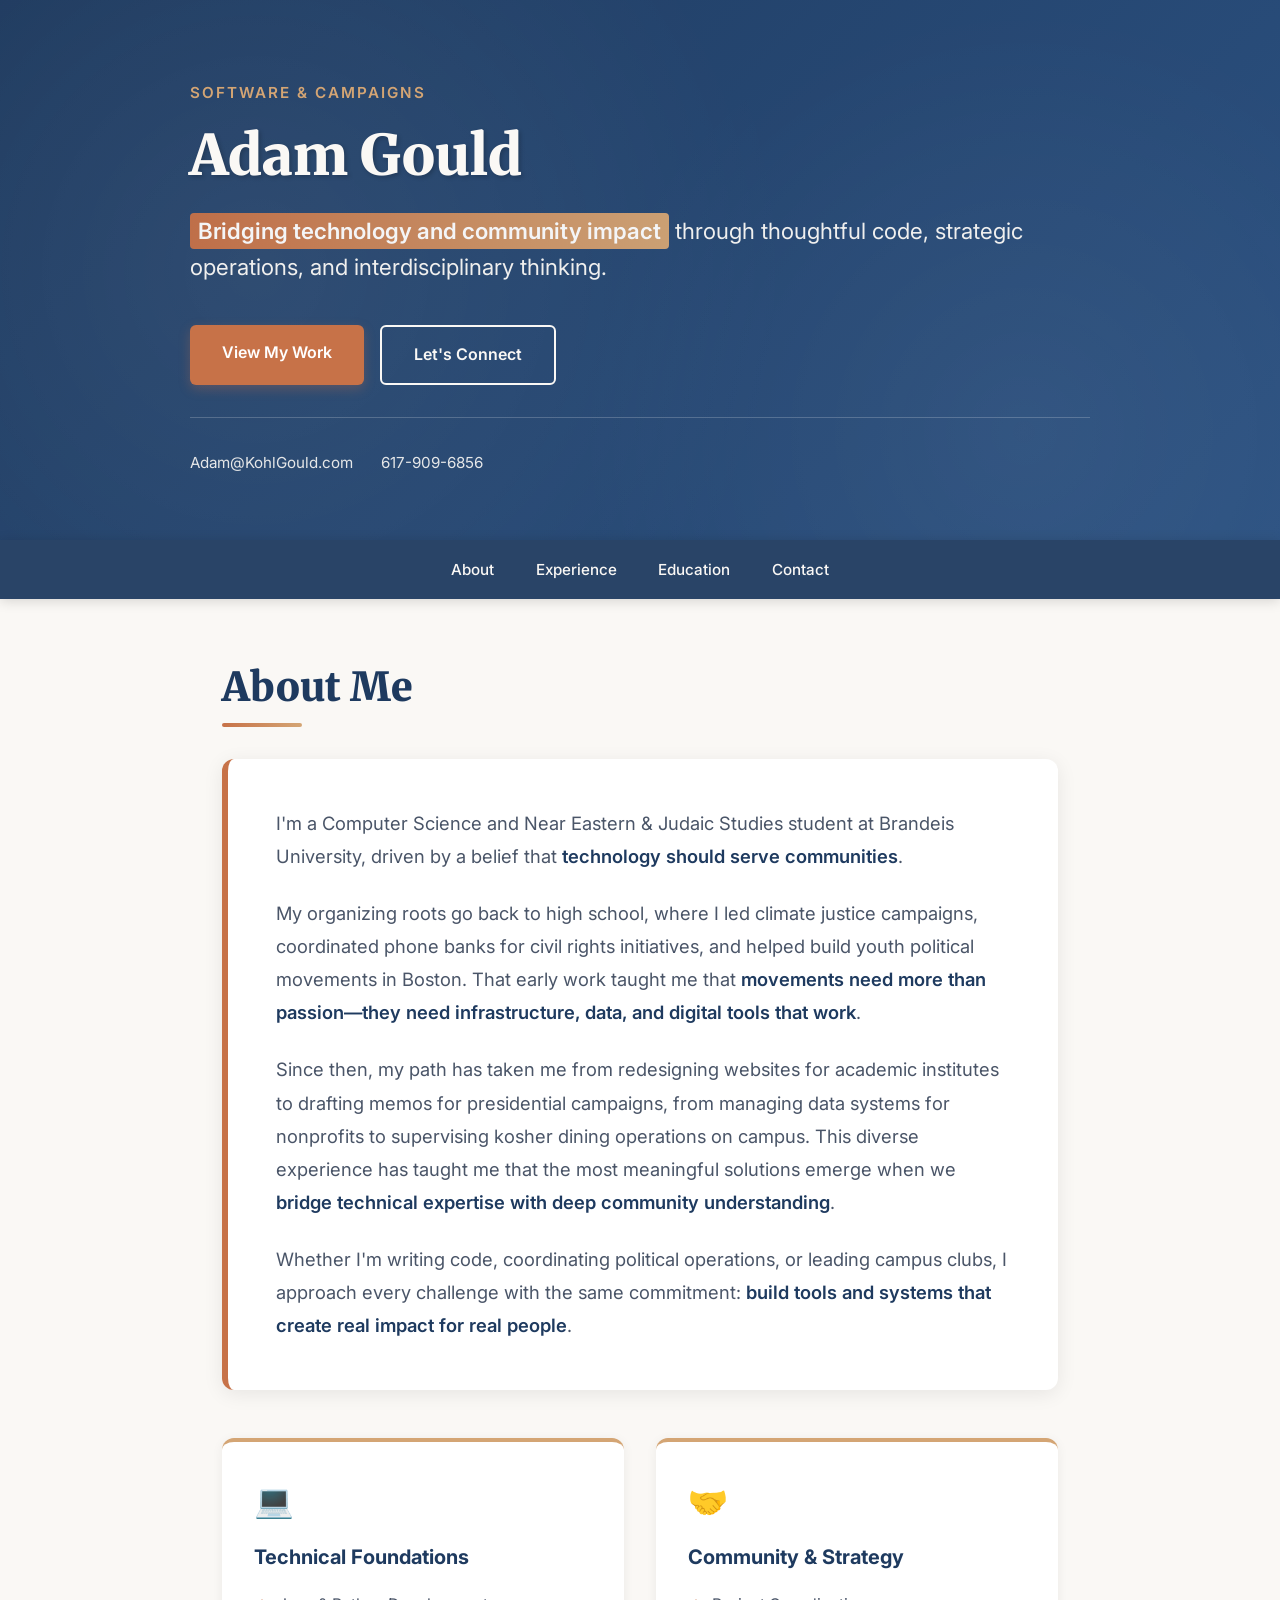
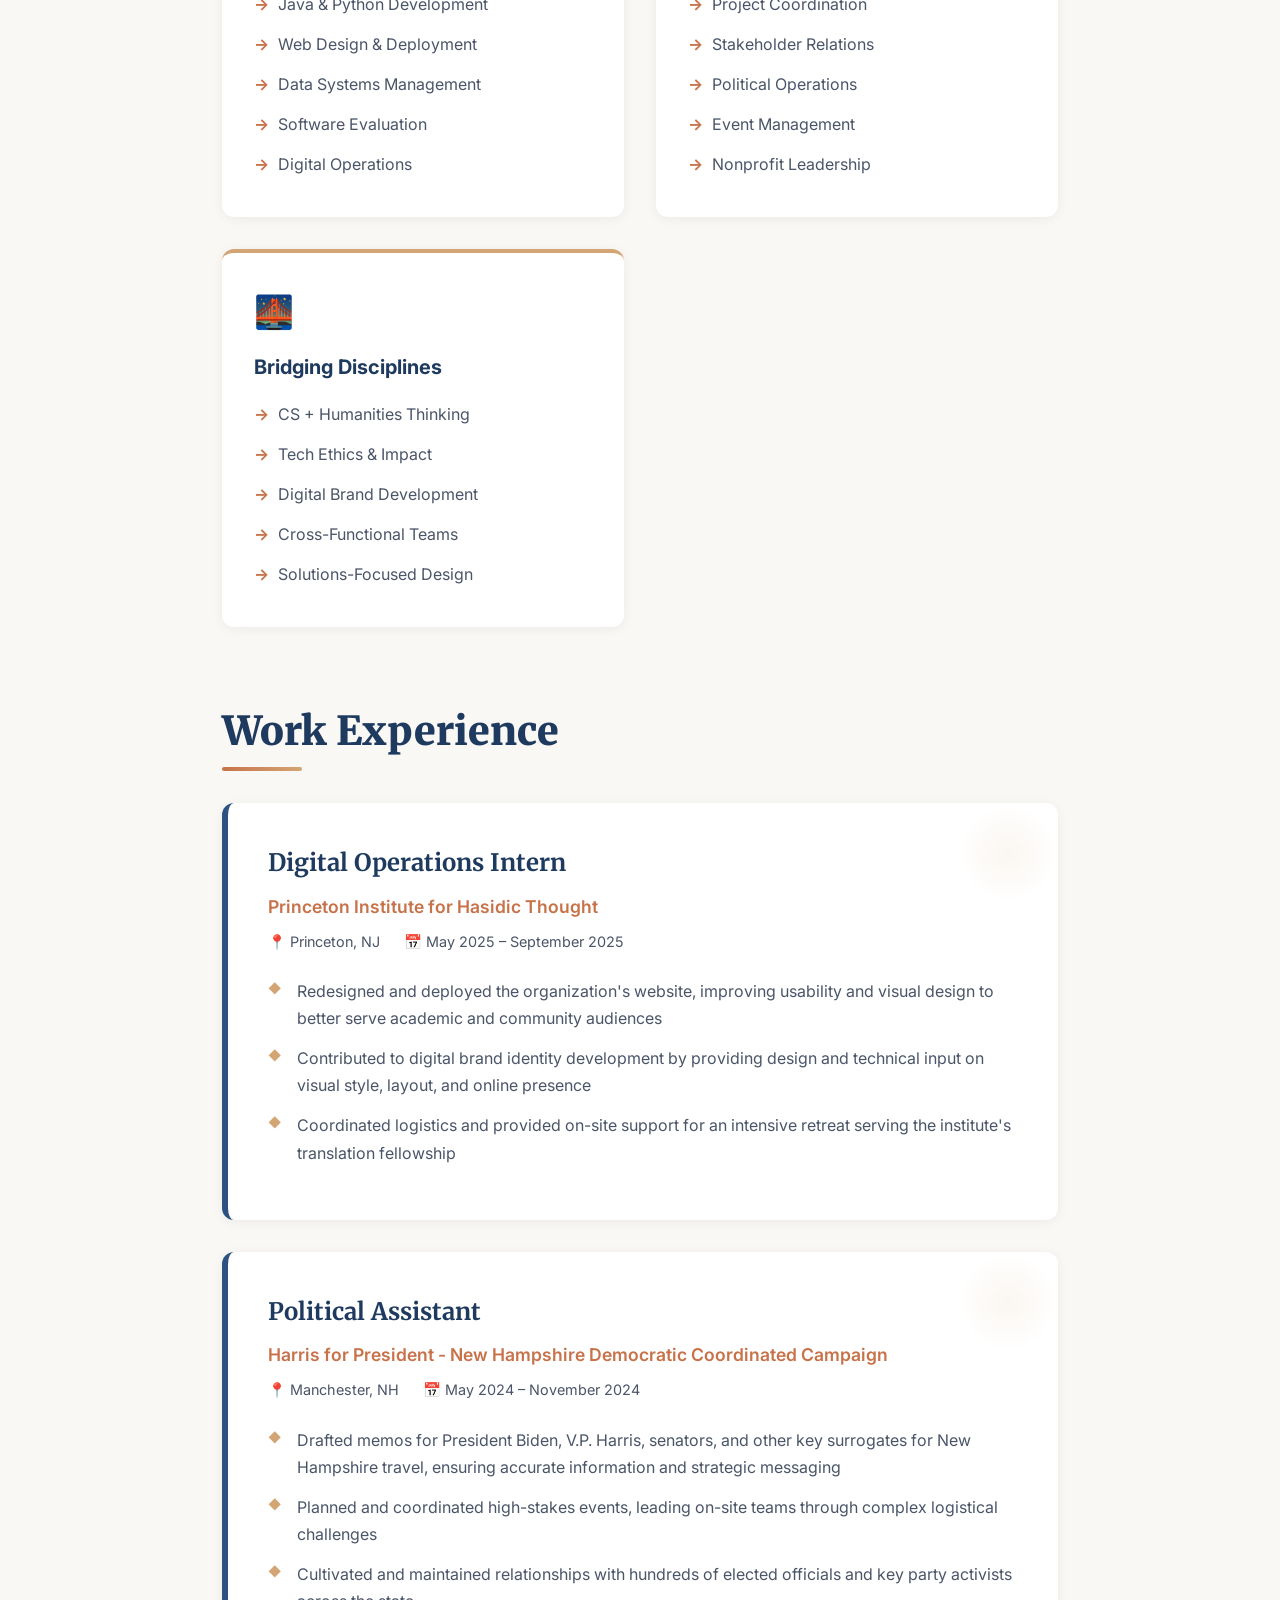
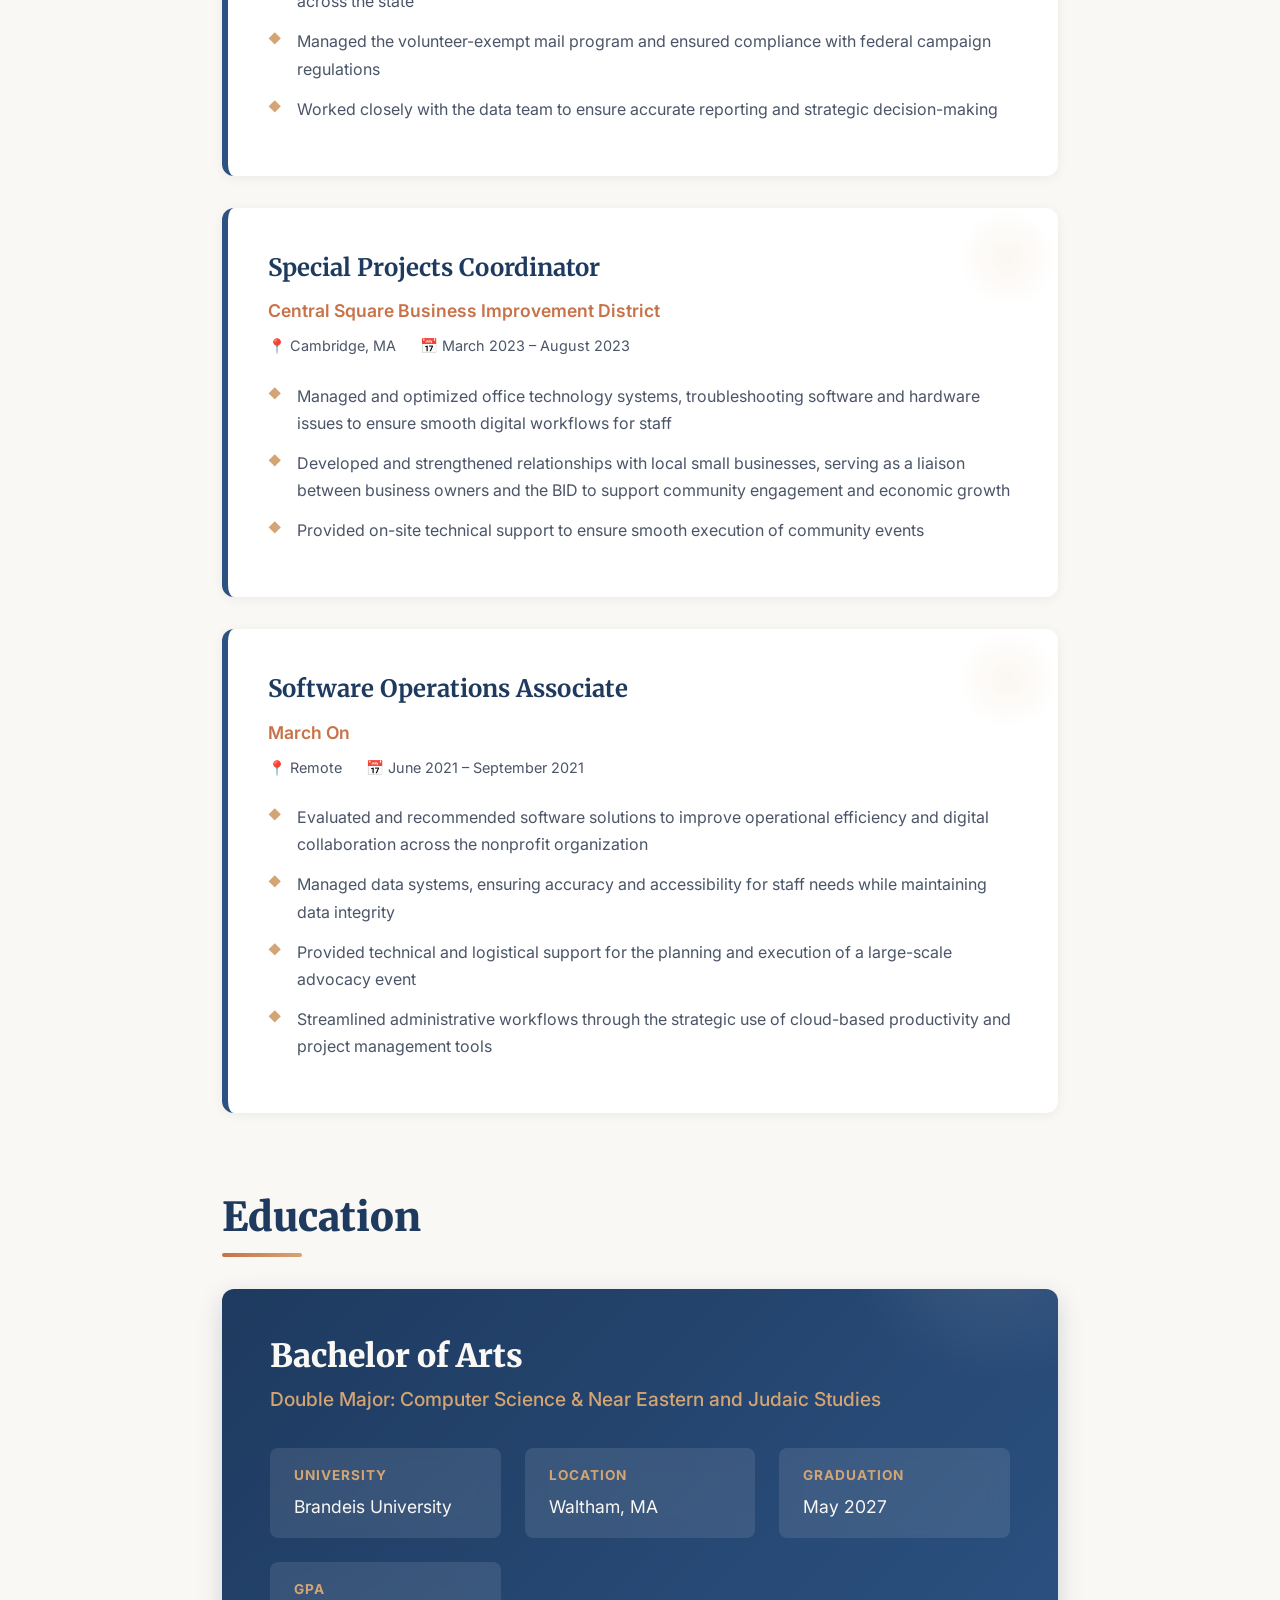
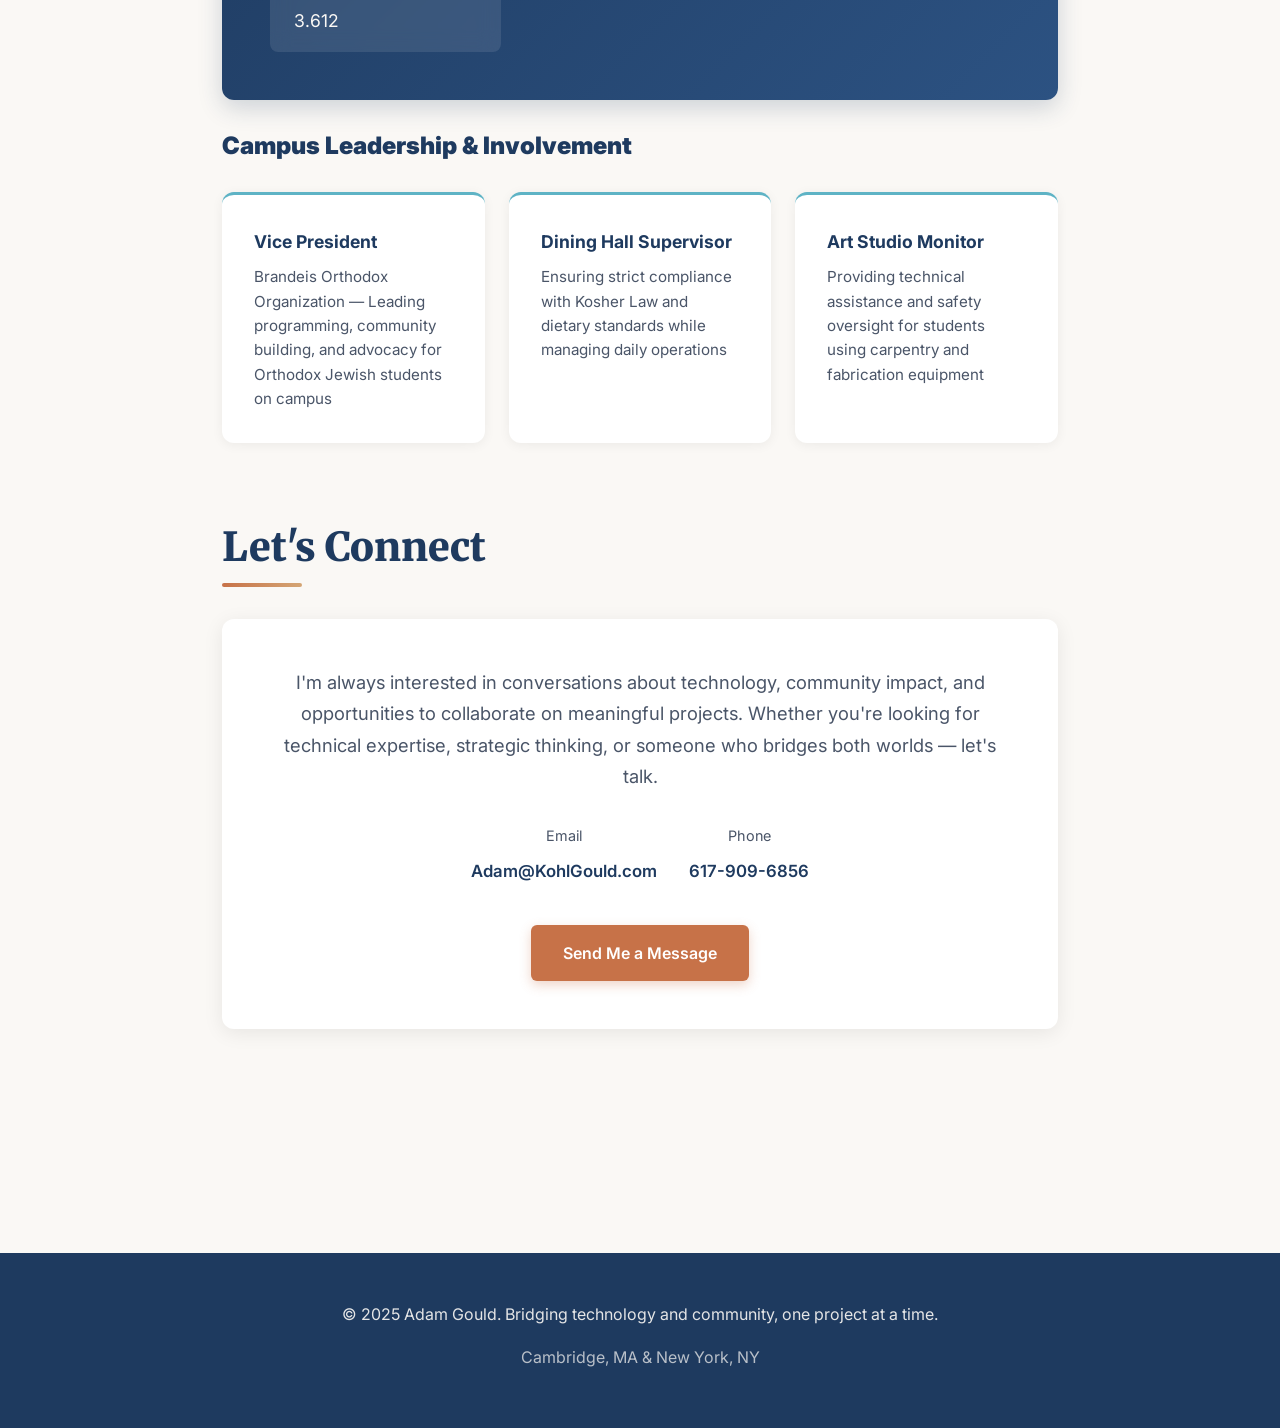
==== index.html @ c3729866 "Rename adam-gould-portfolio.html to index.html" ====
<!DOCTYPE html>
<html lang="en">
<head>
    <meta charset="UTF-8">
    <meta name="viewport" content="width=device-width, initial-scale=1.0">
    <meta name="description" content="Adam Gould - Computer Science and Near Eastern & Judaic Studies student bridging technology and community impact">
    <title>Adam Gould | Bridging Tech & Community</title>
    <link rel="preconnect" href="https://fonts.googleapis.com">
    <link rel="preconnect" href="https://fonts.gstatic.com" crossorigin>
    <link href="https://fonts.googleapis.com/css2?family=Inter:wght@400;500;600;700&family=Merriweather:wght@700;900&display=swap" rel="stylesheet">
    <style>
        * {
            margin: 0;
            padding: 0;
            box-sizing: border-box;
        }

        :root {
            --navy: #1e3a5f;
            --slate-blue: #2c5282;
            --terracotta: #c77248;
            --muted-gold: #d4a574;
            --warm-white: #faf8f5;
            --light-grey: #e8e4df;
            --accent-cyan: #5eb3c5;
            --text-dark: #2d3748;
            --text-medium: #4a5568;
        }

        body {
            font-family: 'Inter', -apple-system, BlinkMacSystemFont, 'Segoe UI', sans-serif;
            line-height: 1.7;
            color: var(--text-dark);
            background-color: var(--warm-white);
        }

        /* Typography */
        h1, h2, h3 {
            font-family: 'Merriweather', Georgia, serif;
            font-weight: 900;
            line-height: 1.2;
        }

        /* Header - Hero Section */
        header {
            background: linear-gradient(135deg, var(--navy) 0%, var(--slate-blue) 100%);
            color: var(--warm-white);
            padding: 5rem 2rem 4rem;
            position: relative;
            overflow: hidden;
        }

        header::before {
            content: '';
            position: absolute;
            top: 0;
            left: 0;
            right: 0;
            bottom: 0;
            background: radial-gradient(circle at 20% 50%, rgba(255,255,255,0.1) 0%, transparent 50%),
                        radial-gradient(circle at 80% 80%, rgba(255,255,255,0.08) 0%, transparent 40%);
            opacity: 0.6;
        }

        .hero-content {
            max-width: 900px;
            margin: 0 auto;
            position: relative;
            z-index: 1;
        }

        .hero-subtitle {
            font-size: 0.95rem;
            text-transform: uppercase;
            letter-spacing: 2px;
            color: var(--muted-gold);
            margin-bottom: 1rem;
            font-weight: 600;
        }

        header h1 {
            font-size: 3.5rem;
            margin-bottom: 1.5rem;
            text-shadow: 2px 2px 4px rgba(0,0,0,0.2);
        }

        .hero-tagline {
            font-size: 1.4rem;
            line-height: 1.6;
            margin-bottom: 2rem;
            opacity: 0.95;
            font-weight: 400;
        }

        .bridge-metaphor {
            display: inline-block;
            padding: 0 0.5rem;
            background: linear-gradient(90deg, var(--terracotta) 0%, var(--muted-gold) 100%);
            color: white;
            border-radius: 4px;
            font-weight: 600;
        }

        .contact-quick {
            margin-top: 2rem;
            padding-top: 2rem;
            border-top: 1px solid rgba(255,255,255,0.2);
            font-size: 0.95rem;
        }

        .contact-quick a {
            color: var(--warm-white);
            text-decoration: none;
            margin-right: 1.5rem;
            transition: color 0.3s;
            opacity: 0.9;
        }

        .contact-quick a:hover {
            color: var(--muted-gold);
            opacity: 1;
        }

        .cta-buttons {
            margin-top: 2.5rem;
            display: flex;
            gap: 1rem;
            flex-wrap: wrap;
        }

        .cta-primary, .cta-secondary {
            padding: 0.9rem 2rem;
            border-radius: 6px;
            text-decoration: none;
            font-weight: 600;
            transition: all 0.3s;
            display: inline-block;
            font-size: 1rem;
        }

        .cta-primary {
            background: var(--terracotta);
            color: white;
            box-shadow: 0 4px 12px rgba(199,114,72,0.3);
        }

        .cta-primary:hover {
            background: #b5673e;
            transform: translateY(-2px);
            box-shadow: 0 6px 16px rgba(199,114,72,0.4);
        }

        .cta-secondary {
            background: transparent;
            color: var(--warm-white);
            border: 2px solid var(--warm-white);
        }

        .cta-secondary:hover {
            background: var(--warm-white);
            color: var(--navy);
        }

        /* Navigation */
        nav {
            background: rgba(30, 58, 95, 0.95);
            backdrop-filter: blur(10px);
            padding: 1rem 2rem;
            position: sticky;
            top: 0;
            z-index: 100;
            box-shadow: 0 2px 12px rgba(0,0,0,0.15);
        }

        nav ul {
            list-style: none;
            display: flex;
            justify-content: center;
            align-items: center;
            flex-wrap: wrap;
            max-width: 900px;
            margin: 0 auto;
        }

        nav a {
            color: var(--warm-white);
            text-decoration: none;
            padding: 0.6rem 1.3rem;
            transition: all 0.3s;
            border-radius: 6px;
            font-weight: 500;
            font-size: 0.95rem;
        }

        nav a:hover {
            background: var(--terracotta);
            color: white;
        }

        /* Container */
        .container {
            max-width: 900px;
            margin: 0 auto;
            padding: 4rem 2rem;
        }

        section {
            margin-bottom: 5rem;
        }

        /* Section Headers with Bridge Motif */
        h2 {
            font-size: 2.5rem;
            color: var(--navy);
            margin-bottom: 2rem;
            position: relative;
            padding-bottom: 1rem;
        }

        h2::after {
            content: '';
            position: absolute;
            bottom: 0;
            left: 0;
            width: 80px;
            height: 4px;
            background: linear-gradient(90deg, var(--terracotta) 0%, var(--muted-gold) 100%);
            border-radius: 2px;
        }

        /* About Section */
        .about-intro {
            background: white;
            padding: 3rem;
            border-radius: 12px;
            box-shadow: 0 4px 20px rgba(0,0,0,0.08);
            margin-bottom: 3rem;
            border-left: 6px solid var(--terracotta);
        }

        .about-intro p {
            font-size: 1.15rem;
            line-height: 1.8;
            margin-bottom: 1.5rem;
            color: var(--text-medium);
        }

        .about-intro p:last-child {
            margin-bottom: 0;
        }

        .about-intro strong {
            color: var(--navy);
            font-weight: 600;
        }

        /* Skills Matrix */
        .skills-matrix {
            display: grid;
            grid-template-columns: repeat(auto-fit, minmax(280px, 1fr));
            gap: 2rem;
            margin-top: 3rem;
        }

        .skill-card {
            background: white;
            padding: 2rem;
            border-radius: 12px;
            box-shadow: 0 2px 12px rgba(0,0,0,0.06);
            transition: transform 0.3s, box-shadow 0.3s;
            border-top: 4px solid var(--muted-gold);
        }

        .skill-card:hover {
            transform: translateY(-4px);
            box-shadow: 0 8px 24px rgba(0,0,0,0.12);
        }

        .skill-icon {
            font-size: 2rem;
            margin-bottom: 1rem;
        }

        .skill-card h3 {
            font-family: 'Inter', sans-serif;
            font-size: 1.25rem;
            color: var(--navy);
            margin-bottom: 1rem;
            font-weight: 700;
        }

        .skill-card ul {
            list-style: none;
        }

        .skill-card li {
            padding: 0.4rem 0;
            color: var(--text-medium);
            position: relative;
            padding-left: 1.5rem;
        }

        .skill-card li::before {
            content: '→';
            position: absolute;
            left: 0;
            color: var(--terracotta);
            font-weight: bold;
        }

        /* Experience Cards */
        .experience-card {
            background: white;
            padding: 2.5rem;
            margin-bottom: 2rem;
            border-radius: 12px;
            box-shadow: 0 2px 12px rgba(0,0,0,0.06);
            border-left: 6px solid var(--slate-blue);
            transition: all 0.3s;
            position: relative;
        }

        .experience-card::before {
            content: '';
            position: absolute;
            top: 0;
            right: 0;
            width: 100px;
            height: 100px;
            background: radial-gradient(circle, rgba(212,165,116,0.1) 0%, transparent 70%);
            border-radius: 0 12px 0 0;
        }

        .experience-card:hover {
            transform: translateX(8px);
            box-shadow: 0 8px 24px rgba(0,0,0,0.12);
        }

        .experience-header {
            margin-bottom: 1.5rem;
        }

        .experience-title {
            font-family: 'Merriweather', serif;
            font-size: 1.5rem;
            color: var(--navy);
            font-weight: 700;
            margin-bottom: 0.5rem;
        }

        .experience-org {
            color: var(--terracotta);
            font-size: 1.1rem;
            font-weight: 600;
            margin-bottom: 0.5rem;
        }

        .experience-meta {
            display: flex;
            gap: 1.5rem;
            flex-wrap: wrap;
            font-size: 0.9rem;
            color: var(--text-medium);
            margin-top: 0.5rem;
        }

        .experience-meta span {
            display: flex;
            align-items: center;
            gap: 0.4rem;
        }

        .experience-card ul {
            margin-left: 0;
            list-style: none;
        }

        .experience-card li {
            margin-bottom: 0.8rem;
            padding-left: 1.8rem;
            position: relative;
            color: var(--text-medium);
            line-height: 1.7;
        }

        .experience-card li::before {
            content: '◆';
            position: absolute;
            left: 0;
            color: var(--muted-gold);
            font-size: 0.8rem;
        }

        /* Education Section */
        .education-highlight {
            background: linear-gradient(135deg, var(--navy) 0%, var(--slate-blue) 100%);
            color: var(--warm-white);
            padding: 3rem;
            border-radius: 12px;
            margin-bottom: 2rem;
            box-shadow: 0 8px 24px rgba(30,58,95,0.2);
            position: relative;
            overflow: hidden;
        }

        .education-highlight::before {
            content: '';
            position: absolute;
            top: -50%;
            right: -10%;
            width: 300px;
            height: 300px;
            background: radial-gradient(circle, rgba(255,255,255,0.1) 0%, transparent 70%);
        }

        .education-highlight h3 {
            font-size: 2rem;
            margin-bottom: 0.5rem;
            position: relative;
        }

        .education-subtitle {
            font-size: 1.2rem;
            color: var(--muted-gold);
            margin-bottom: 2rem;
            font-weight: 500;
        }

        .education-details {
            display: grid;
            grid-template-columns: repeat(auto-fit, minmax(200px, 1fr));
            gap: 1.5rem;
            position: relative;
        }

        .education-detail {
            background: rgba(255,255,255,0.1);
            padding: 1rem 1.5rem;
            border-radius: 8px;
            backdrop-filter: blur(10px);
        }

        .education-detail strong {
            display: block;
            color: var(--muted-gold);
            font-size: 0.85rem;
            text-transform: uppercase;
            letter-spacing: 1px;
            margin-bottom: 0.3rem;
        }

        .education-detail span {
            font-size: 1.1rem;
        }

        /* Campus Involvement */
        .campus-grid {
            display: grid;
            grid-template-columns: repeat(auto-fit, minmax(250px, 1fr));
            gap: 1.5rem;
            margin-top: 2rem;
        }

        .campus-card {
            background: white;
            padding: 2rem;
            border-radius: 12px;
            box-shadow: 0 2px 12px rgba(0,0,0,0.06);
            border-top: 3px solid var(--accent-cyan);
            transition: all 0.3s;
        }

        .campus-card:hover {
            transform: translateY(-4px);
            box-shadow: 0 6px 20px rgba(0,0,0,0.1);
        }

        .campus-card h4 {
            color: var(--navy);
            font-size: 1.1rem;
            margin-bottom: 0.5rem;
            font-weight: 700;
        }

        .campus-card p {
            color: var(--text-medium);
            font-size: 0.95rem;
            line-height: 1.6;
        }

        /* Contact Section */
        .contact-box {
            background: white;
            padding: 3rem;
            border-radius: 12px;
            box-shadow: 0 4px 20px rgba(0,0,0,0.08);
            text-align: center;
        }

        .contact-box p {
            font-size: 1.15rem;
            color: var(--text-medium);
            margin-bottom: 2rem;
            line-height: 1.7;
        }

        .contact-methods {
            display: flex;
            justify-content: center;
            gap: 2rem;
            flex-wrap: wrap;
            margin-top: 2rem;
        }

        .contact-method {
            display: flex;
            flex-direction: column;
            align-items: center;
            gap: 0.5rem;
        }

        .contact-method a {
            color: var(--navy);
            text-decoration: none;
            font-weight: 600;
            transition: color 0.3s;
            font-size: 1.05rem;
        }

        .contact-method a:hover {
            color: var(--terracotta);
        }

        .contact-method span {
            font-size: 0.9rem;
            color: var(--text-medium);
        }

        /* Footer */
        footer {
            background: var(--navy);
            color: var(--warm-white);
            text-align: center;
            padding: 3rem 2rem;
            margin-top: 5rem;
        }

        footer p {
            opacity: 0.9;
            margin-bottom: 0.5rem;
        }

        /* Responsive Design */
        @media (max-width: 768px) {
            header h1 {
                font-size: 2.5rem;
            }

            .hero-tagline {
                font-size: 1.2rem;
            }

            h2 {
                font-size: 2rem;
            }

            .about-intro,
            .experience-card,
            .education-highlight {
                padding: 2rem;
            }

            .cta-buttons {
                flex-direction: column;
            }

            .cta-primary,
            .cta-secondary {
                width: 100%;
                text-align: center;
            }

            nav ul {
                flex-direction: column;
                gap: 0.5rem;
            }

            .education-details {
                grid-template-columns: 1fr;
            }
        }

        /* Smooth Scroll */
        html {
            scroll-behavior: smooth;
        }
    </style>
</head>
<body>
    <header>
        <div class="hero-content">
            <div class="hero-subtitle">Software & Campaigns</div>
            <h1>Adam Gould</h1>
            <p class="hero-tagline">
                <span class="bridge-metaphor">Bridging technology and community impact</span> through thoughtful code, strategic operations, and interdisciplinary thinking.
            </p>
            <div class="cta-buttons">
                <a href="#experience" class="cta-primary">View My Work</a>
                <a href="#contact" class="cta-secondary">Let's Connect</a>
            </div>
            <div class="contact-quick">
                <a href="mailto:Adam@KohlGould.com">Adam@KohlGould.com</a>
                <a href="tel:617-909-6856">617-909-6856</a>
            </div>
        </div>
    </header>

    <nav>
        <ul>
            <li><a href="#about">About</a></li>
            <li><a href="#experience">Experience</a></li>
            <li><a href="#education">Education</a></li>
            <li><a href="#contact">Contact</a></li>
        </ul>
    </nav>

    <div class="container">
        <section id="about">
            <h2>About Me</h2>
            <div class="about-intro">
                <p>I'm a Computer Science and Near Eastern & Judaic Studies student at Brandeis University, driven by a belief that <strong>technology should serve communities</strong>.</p>
                
                <p>My organizing roots go back to high school, where I led climate justice campaigns, coordinated phone banks for civil rights initiatives, and helped build youth political movements in Boston. That early work taught me that <strong>movements need more than passion—they need infrastructure, data, and digital tools that work</strong>.</p>
                
                <p>Since then, my path has taken me from redesigning websites for academic institutes to drafting memos for presidential campaigns, from managing data systems for nonprofits to supervising kosher dining operations on campus. This diverse experience has taught me that the most meaningful solutions emerge when we <strong>bridge technical expertise with deep community understanding</strong>.</p>
                
                <p>Whether I'm writing code, coordinating political operations, or leading campus clubs, I approach every challenge with the same commitment: <strong>build tools and systems that create real impact for real people</strong>.</p>
            </div>

            <div class="skills-matrix">
                <div class="skill-card">
                    <div class="skill-icon">💻</div>
                    <h3>Technical Foundations</h3>
                    <ul>
                        <li>Java & Python Development</li>
                        <li>Web Design & Deployment</li>
                        <li>Data Systems Management</li>
                        <li>Software Evaluation</li>
                        <li>Digital Operations</li>
                    </ul>
                </div>

                <div class="skill-card">
                    <div class="skill-icon">🤝</div>
                    <h3>Community & Strategy</h3>
                    <ul>
                        <li>Project Coordination</li>
                        <li>Stakeholder Relations</li>
                        <li>Political Operations</li>
                        <li>Event Management</li>
                        <li>Nonprofit Leadership</li>
                    </ul>
                </div>

                <div class="skill-card">
                    <div class="skill-icon">🌉</div>
                    <h3>Bridging Disciplines</h3>
                    <ul>
                        <li>CS + Humanities Thinking</li>
                        <li>Tech Ethics & Impact</li>
                        <li>Digital Brand Development</li>
                        <li>Cross-Functional Teams</li>
                        <li>Solutions-Focused Design</li>
                    </ul>
                </div>
            </div>
        </section>

        <section id="experience">
            <h2>Work Experience</h2>
            
            <div class="experience-card">
                <div class="experience-header">
                    <div class="experience-title">Digital Operations Intern</div>
                    <div class="experience-org">Princeton Institute for Hasidic Thought</div>
                    <div class="experience-meta">
                        <span>📍 Princeton, NJ</span>
                        <span>📅 May 2025 – September 2025</span>
                    </div>
                </div>
                <ul>
                    <li>Redesigned and deployed the organization's website, improving usability and visual design to better serve academic and community audiences</li>
                    <li>Contributed to digital brand identity development by providing design and technical input on visual style, layout, and online presence</li>
                    <li>Coordinated logistics and provided on-site support for an intensive retreat serving the institute's translation fellowship</li>
                </ul>
            </div>

            <div class="experience-card">
                <div class="experience-header">
                    <div class="experience-title">Political Assistant</div>
                    <div class="experience-org">Harris for President - New Hampshire Democratic Coordinated Campaign</div>
                    <div class="experience-meta">
                        <span>📍 Manchester, NH</span>
                        <span>📅 May 2024 – November 2024</span>
                    </div>
                </div>
                <ul>
                    <li>Drafted memos for President Biden, V.P. Harris, senators, and other key surrogates for New Hampshire travel, ensuring accurate information and strategic messaging</li>
                    <li>Planned and coordinated high-stakes events, leading on-site teams through complex logistical challenges</li>
                    <li>Cultivated and maintained relationships with hundreds of elected officials and key party activists across the state</li>
                    <li>Managed the volunteer-exempt mail program and ensured compliance with federal campaign regulations</li>
                    <li>Worked closely with the data team to ensure accurate reporting and strategic decision-making</li>
                </ul>
            </div>

            <div class="experience-card">
                <div class="experience-header">
                    <div class="experience-title">Special Projects Coordinator</div>
                    <div class="experience-org">Central Square Business Improvement District</div>
                    <div class="experience-meta">
                        <span>📍 Cambridge, MA</span>
                        <span>📅 March 2023 – August 2023</span>
                    </div>
                </div>
                <ul>
                    <li>Managed and optimized office technology systems, troubleshooting software and hardware issues to ensure smooth digital workflows for staff</li>
                    <li>Developed and strengthened relationships with local small businesses, serving as a liaison between business owners and the BID to support community engagement and economic growth</li>
                    <li>Provided on-site technical support to ensure smooth execution of community events</li>
                </ul>
            </div>

            <div class="experience-card">
                <div class="experience-header">
                    <div class="experience-title">Software Operations Associate</div>
                    <div class="experience-org">March On</div>
                    <div class="experience-meta">
                        <span>📍 Remote</span>
                        <span>📅 June 2021 – September 2021</span>
                    </div>
                </div>
                <ul>
                    <li>Evaluated and recommended software solutions to improve operational efficiency and digital collaboration across the nonprofit organization</li>
                    <li>Managed data systems, ensuring accuracy and accessibility for staff needs while maintaining data integrity</li>
                    <li>Provided technical and logistical support for the planning and execution of a large-scale advocacy event</li>
                    <li>Streamlined administrative workflows through the strategic use of cloud-based productivity and project management tools</li>
                </ul>
            </div>
        </section>

        <section id="education">
            <h2>Education</h2>
            <div class="education-highlight">
                <h3>Bachelor of Arts</h3>
                <div class="education-subtitle">Double Major: Computer Science & Near Eastern and Judaic Studies</div>
                <div class="education-details">
                    <div class="education-detail">
                        <strong>University</strong>
                        <span>Brandeis University</span>
                    </div>
                    <div class="education-detail">
                        <strong>Location</strong>
                        <span>Waltham, MA</span>
                    </div>
                    <div class="education-detail">
                        <strong>Graduation</strong>
                        <span>May 2027</span>
                    </div>
                    <div class="education-detail">
                        <strong>GPA</strong>
                        <span>3.612</span>
                    </div>
                </div>
            </div>

            <h3 style="font-family: 'Inter', sans-serif; font-size: 1.5rem; color: var(--navy); margin-bottom: 1.5rem; margin-top: 2rem;">Campus Leadership & Involvement</h3>
            <div class="campus-grid">
                <div class="campus-card">
                    <h4>Vice President</h4>
                    <p>Brandeis Orthodox Organization — Leading programming, community building, and advocacy for Orthodox Jewish students on campus</p>
                </div>
                <div class="campus-card">
                    <h4>Dining Hall Supervisor</h4>
                    <p>Ensuring strict compliance with Kosher Law and dietary standards while managing daily operations</p>
                </div>
                <div class="campus-card">
                    <h4>Art Studio Monitor</h4>
                    <p>Providing technical assistance and safety oversight for students using carpentry and fabrication equipment</p>
                </div>
            </div>
        </section>

        <section id="contact">
            <h2>Let's Connect</h2>
            <div class="contact-box">
                <p>I'm always interested in conversations about technology, community impact, and opportunities to collaborate on meaningful projects. Whether you're looking for technical expertise, strategic thinking, or someone who bridges both worlds — let's talk.</p>
                
                <div class="contact-methods">
                    <div class="contact-method">
                        <span>Email</span>
                        <a href="mailto:Adam@KohlGould.com">Adam@KohlGould.com</a>
                    </div>
                    <div class="contact-method">
                        <span>Phone</span>
                        <a href="tel:617-909-6856">617-909-6856</a>
                    </div>
                </div>

                <div class="cta-buttons" style="justify-content: center; margin-top: 2.5rem;">
                    <a href="mailto:Adam@KohlGould.com" class="cta-primary">Send Me a Message</a>
                </div>
            </div>
        </section>
    </div>

    <footer>
        <p>&copy; 2025 Adam Gould. Bridging technology and community, one project at a time.</p>
        <p style="margin-top: 1rem; opacity: 0.7;">Cambridge, MA & New York, NY</p>
    </footer>

    <script>
        // Smooth scrolling for navigation
        document.querySelectorAll('a[href^="#"]').forEach(anchor => {
            anchor.addEventListener('click', function (e) {
                e.preventDefault();
                const target = document.querySelector(this.getAttribute('href'));
                if (target) {
                    target.scrollIntoView({ behavior: 'smooth', block: 'start' });
                }
            });
        });
    </script>
</body>
</html>
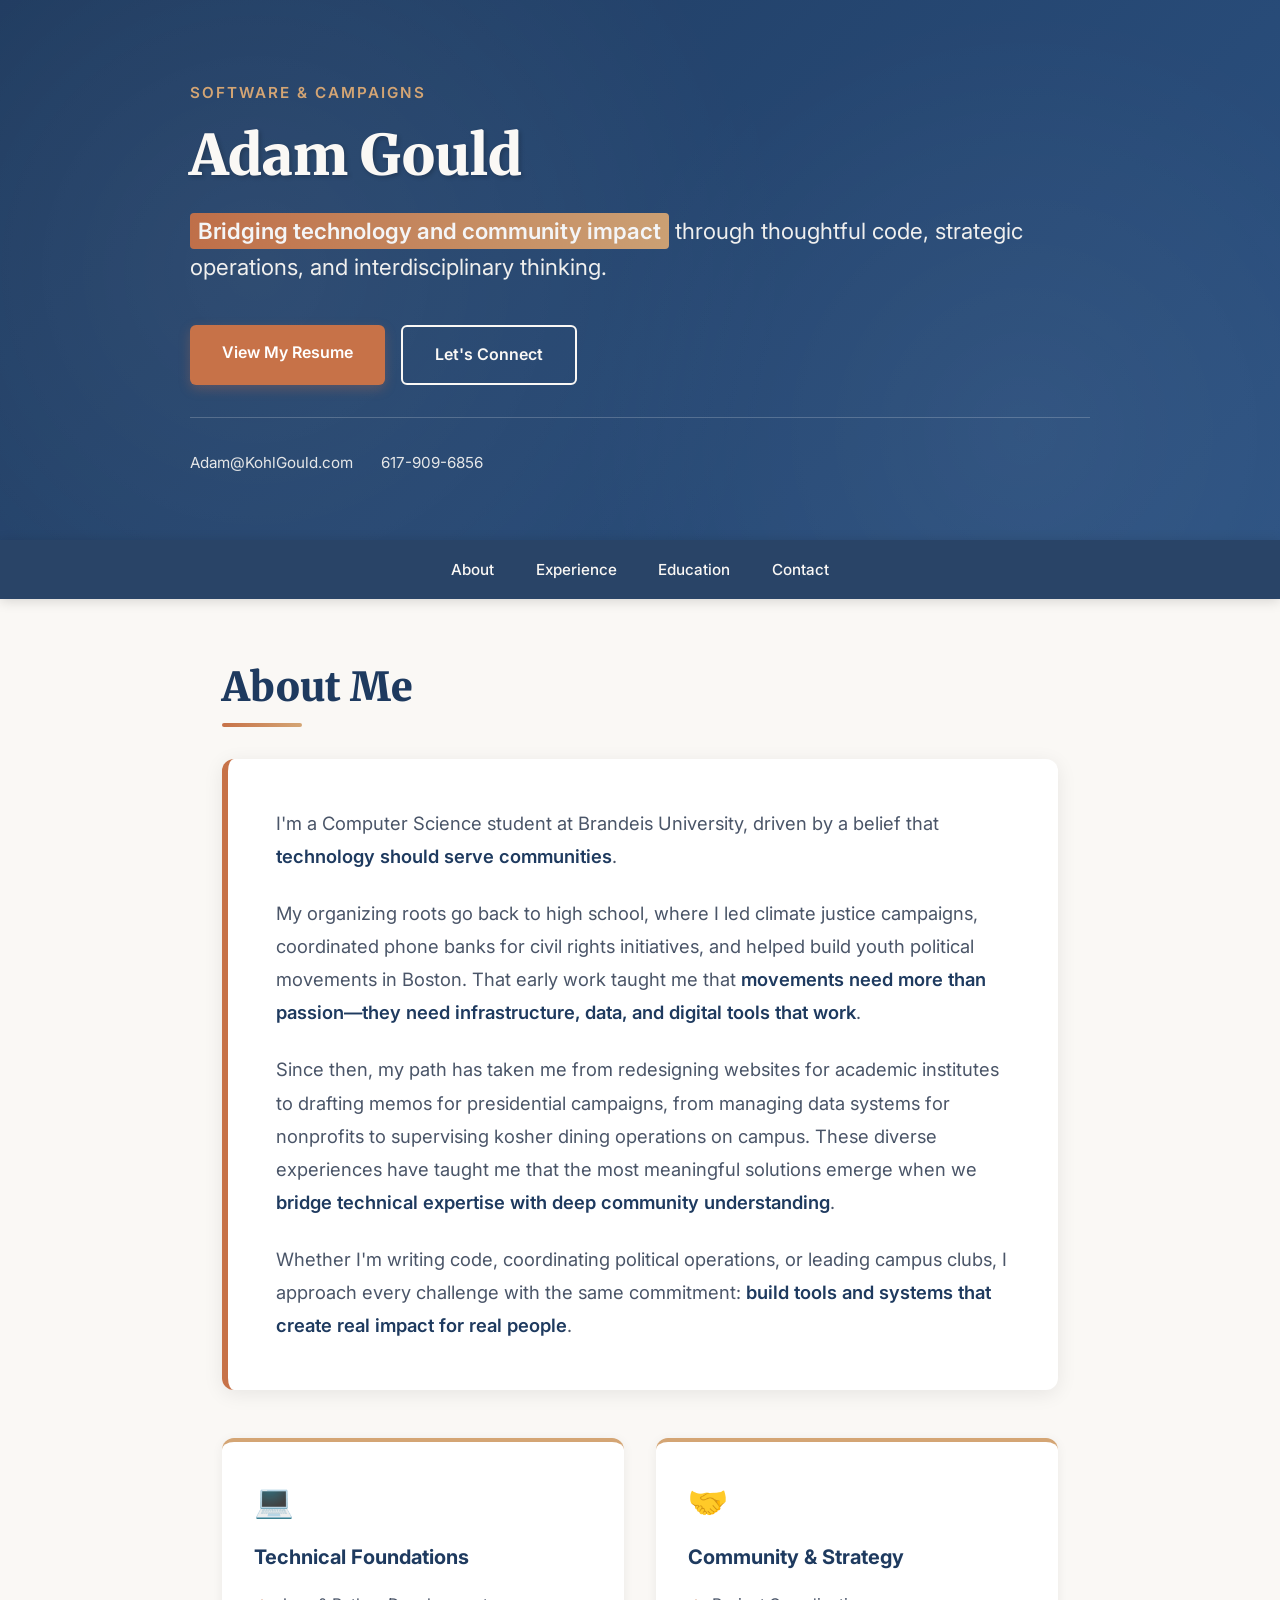
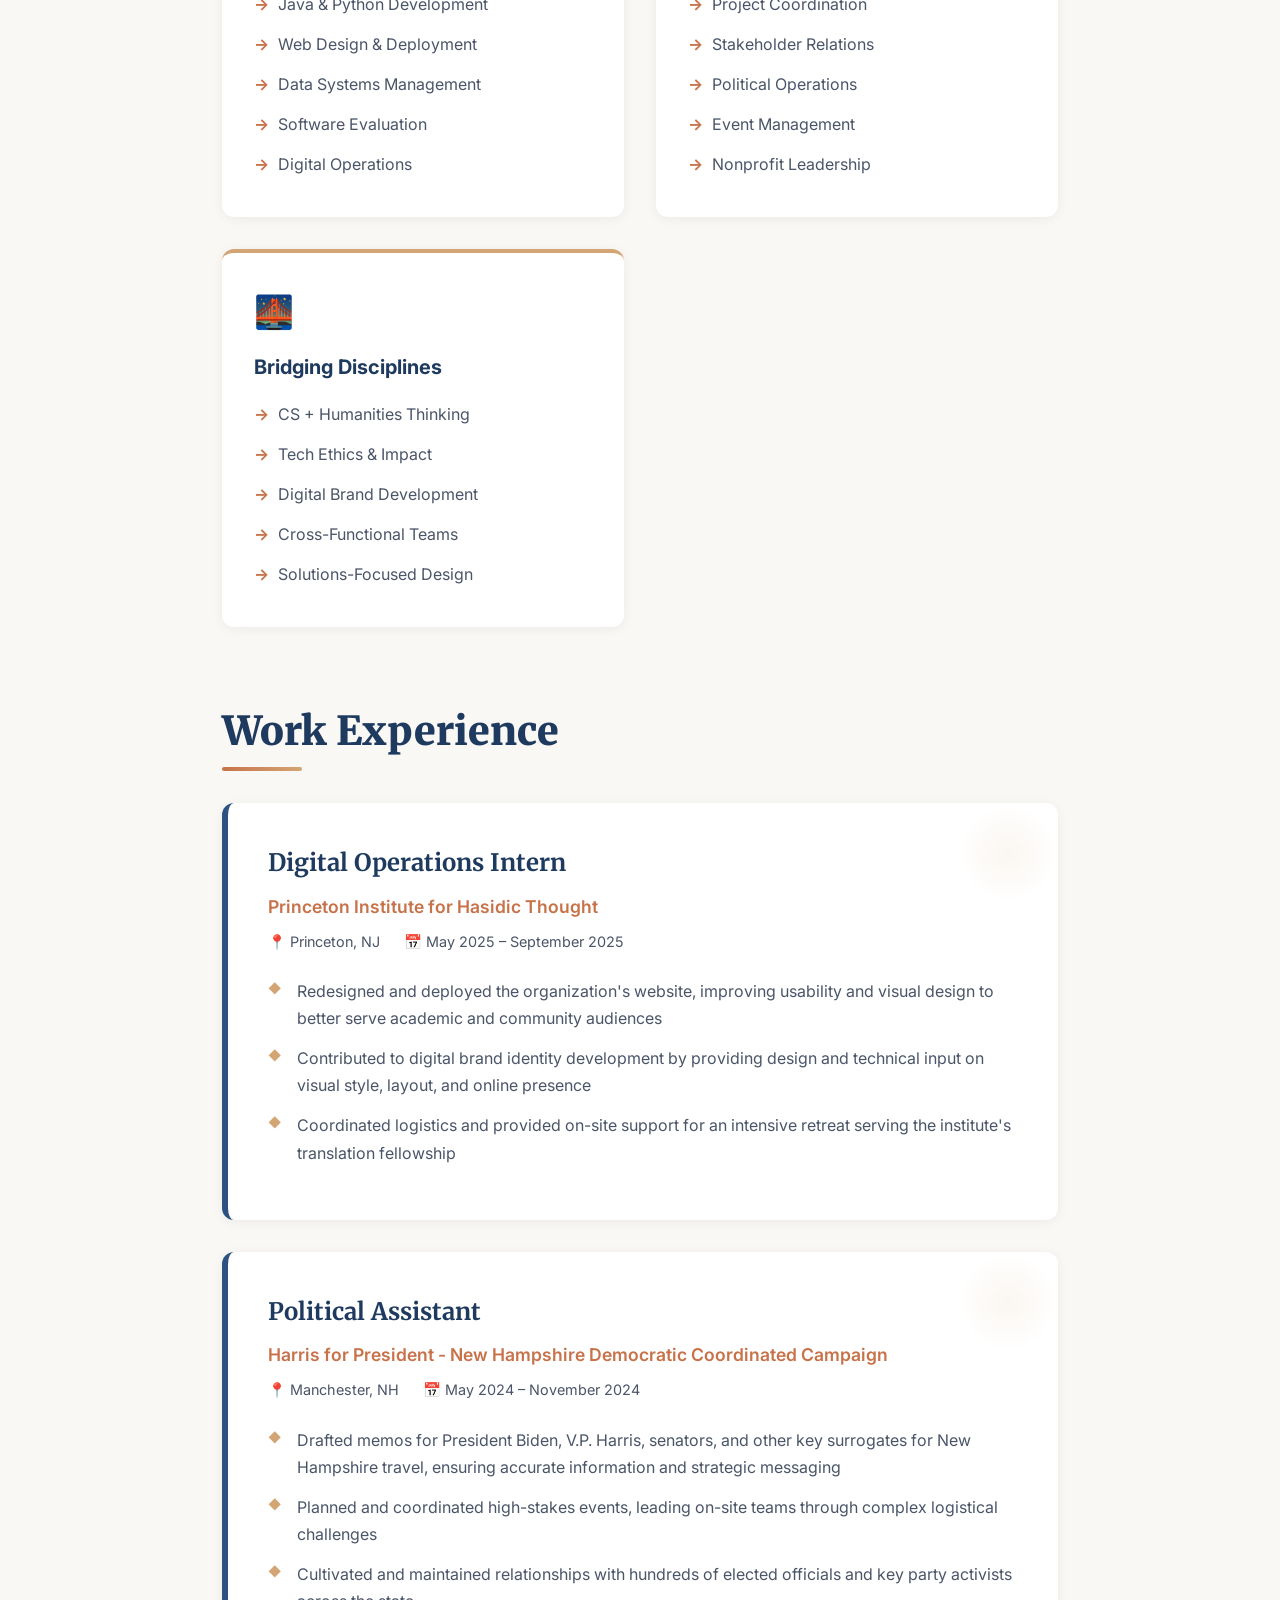
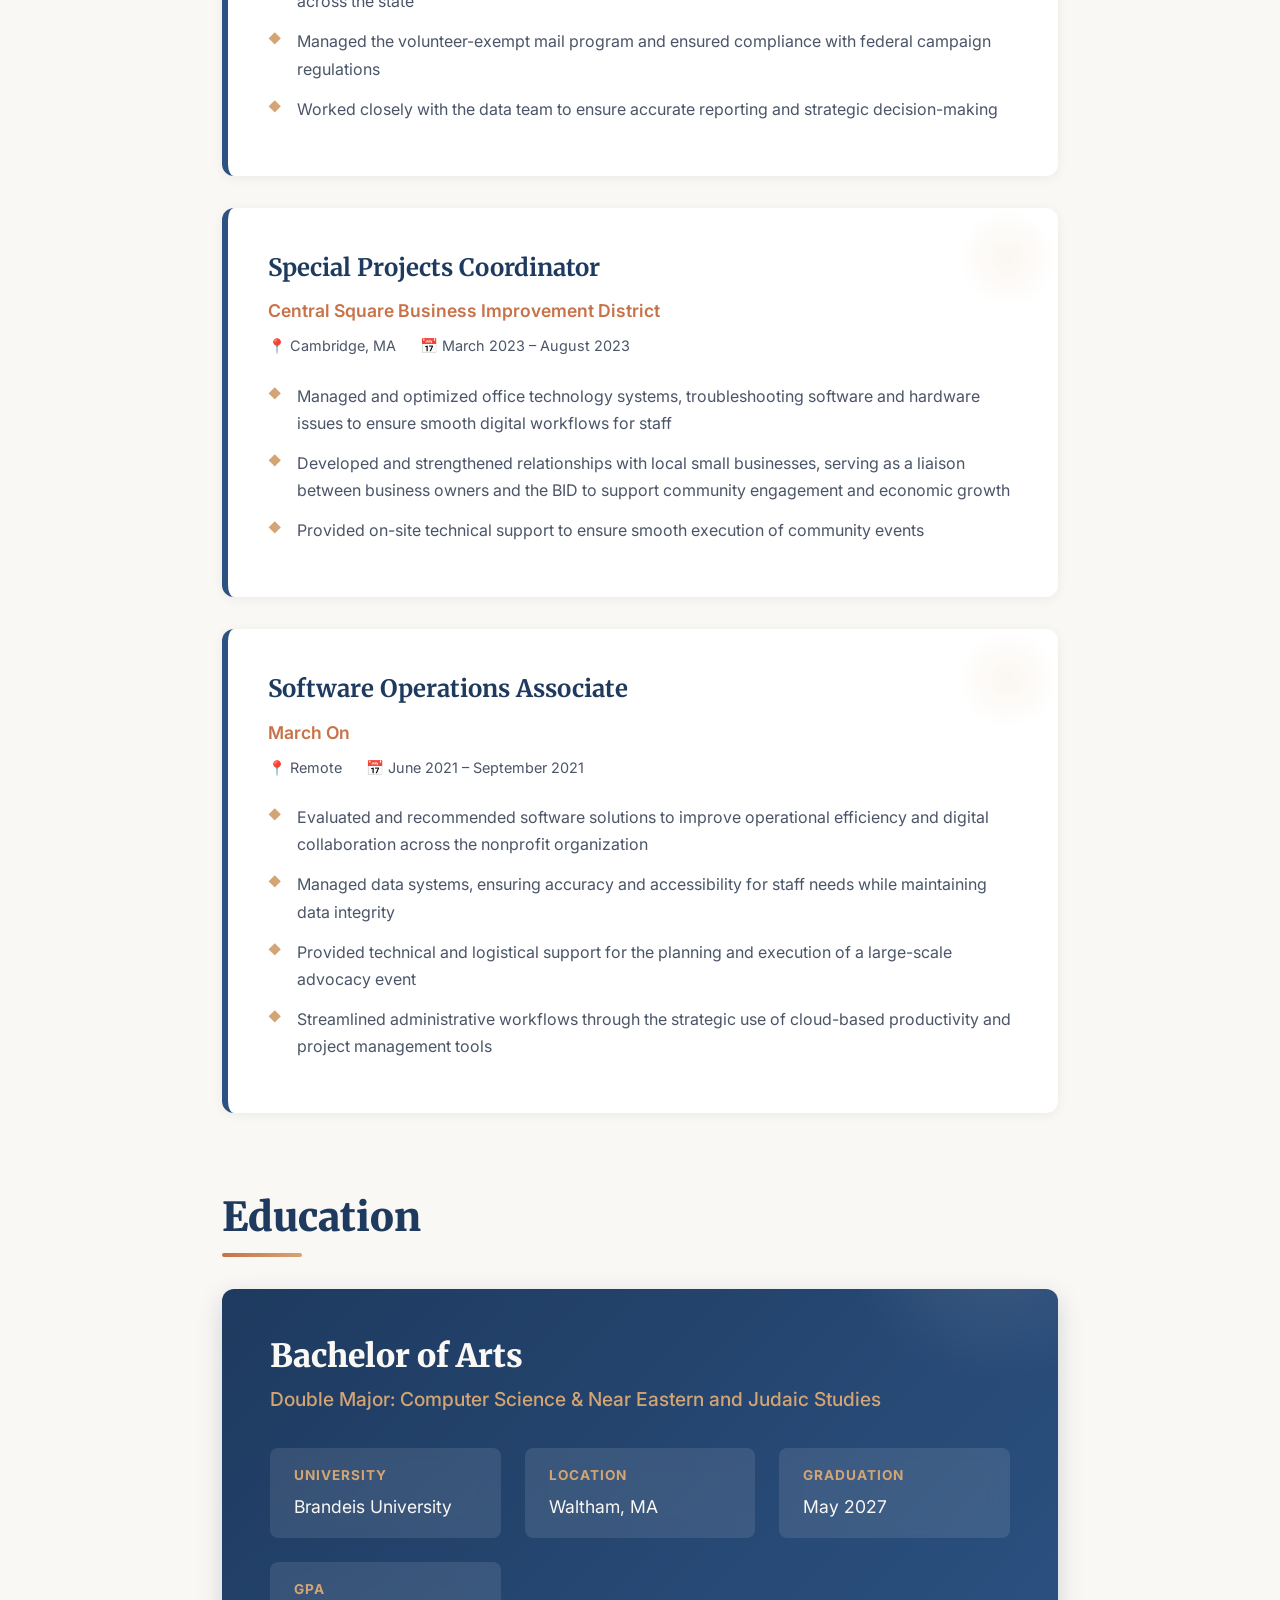
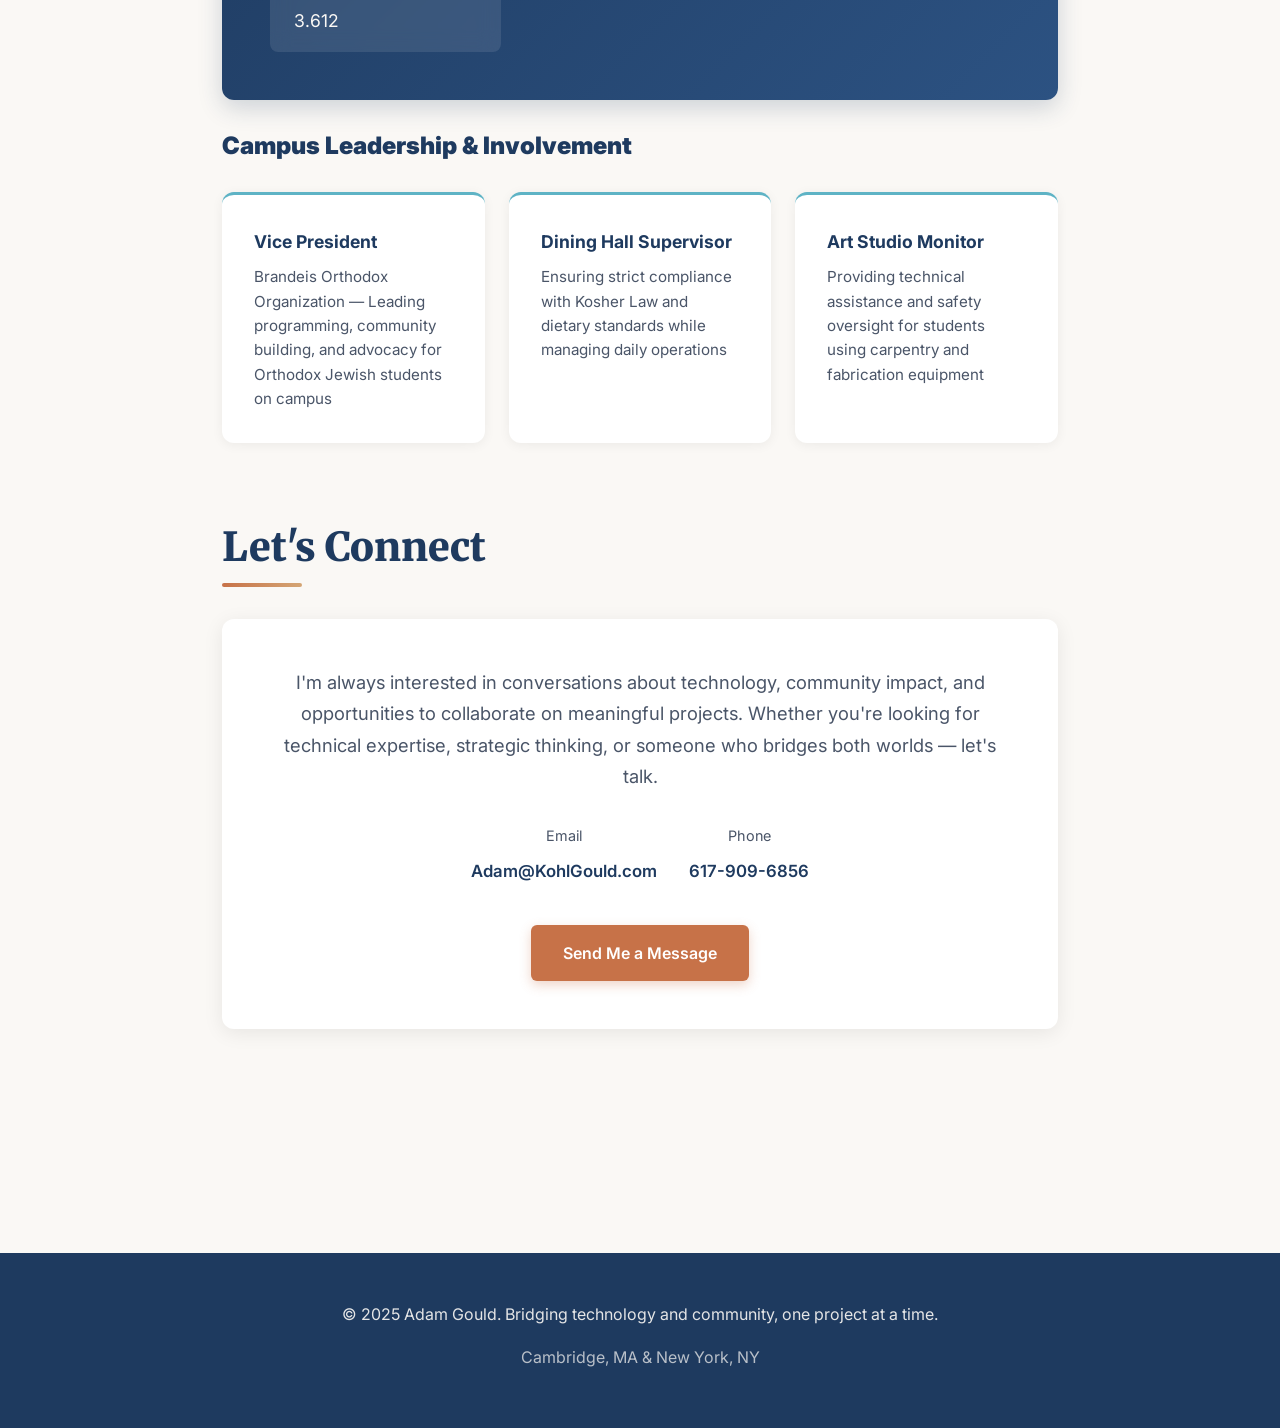
==== commit 3629825e: "Copy edits on site" ====
--- a/index.html
+++ b/index.html
@@ -4,7 +4,7 @@
     <meta charset="UTF-8">
     <meta name="viewport" content="width=device-width, initial-scale=1.0">
     <meta name="description" content="Adam Gould - Computer Science and Near Eastern & Judaic Studies student bridging technology and community impact">
-    <title>Adam Gould | Bridging Tech & Community</title>
+    <title>Adam Gould | Building Tech for Community</title>
     <link rel="preconnect" href="https://fonts.googleapis.com">
     <link rel="preconnect" href="https://fonts.gstatic.com" crossorigin>
     <link href="https://fonts.googleapis.com/css2?family=Inter:wght@400;500;600;700&family=Merriweather:wght@700;900&display=swap" rel="stylesheet">
@@ -605,7 +605,7 @@
                 <span class="bridge-metaphor">Bridging technology and community impact</span> through thoughtful code, strategic operations, and interdisciplinary thinking.
             </p>
             <div class="cta-buttons">
-                <a href="#experience" class="cta-primary">View My Work</a>
+                <a href="#experience" class="cta-primary">View My Resume</a>
                 <a href="#contact" class="cta-secondary">Let's Connect</a>
             </div>
             <div class="contact-quick">
@@ -628,11 +628,11 @@
         <section id="about">
             <h2>About Me</h2>
             <div class="about-intro">
-                <p>I'm a Computer Science and Near Eastern & Judaic Studies student at Brandeis University, driven by a belief that <strong>technology should serve communities</strong>.</p>
+                <p>I'm a Computer Science student at Brandeis University, driven by a belief that <strong>technology should serve communities</strong>.</p>
                 
                 <p>My organizing roots go back to high school, where I led climate justice campaigns, coordinated phone banks for civil rights initiatives, and helped build youth political movements in Boston. That early work taught me that <strong>movements need more than passion—they need infrastructure, data, and digital tools that work</strong>.</p>
                 
-                <p>Since then, my path has taken me from redesigning websites for academic institutes to drafting memos for presidential campaigns, from managing data systems for nonprofits to supervising kosher dining operations on campus. This diverse experience has taught me that the most meaningful solutions emerge when we <strong>bridge technical expertise with deep community understanding</strong>.</p>
+                <p>Since then, my path has taken me from redesigning websites for academic institutes to drafting memos for presidential campaigns, from managing data systems for nonprofits to supervising kosher dining operations on campus. These diverse experiences have taught me that the most meaningful solutions emerge when we <strong>bridge technical expertise with deep community understanding</strong>.</p>
                 
                 <p>Whether I'm writing code, coordinating political operations, or leading campus clubs, I approach every challenge with the same commitment: <strong>build tools and systems that create real impact for real people</strong>.</p>
             </div>
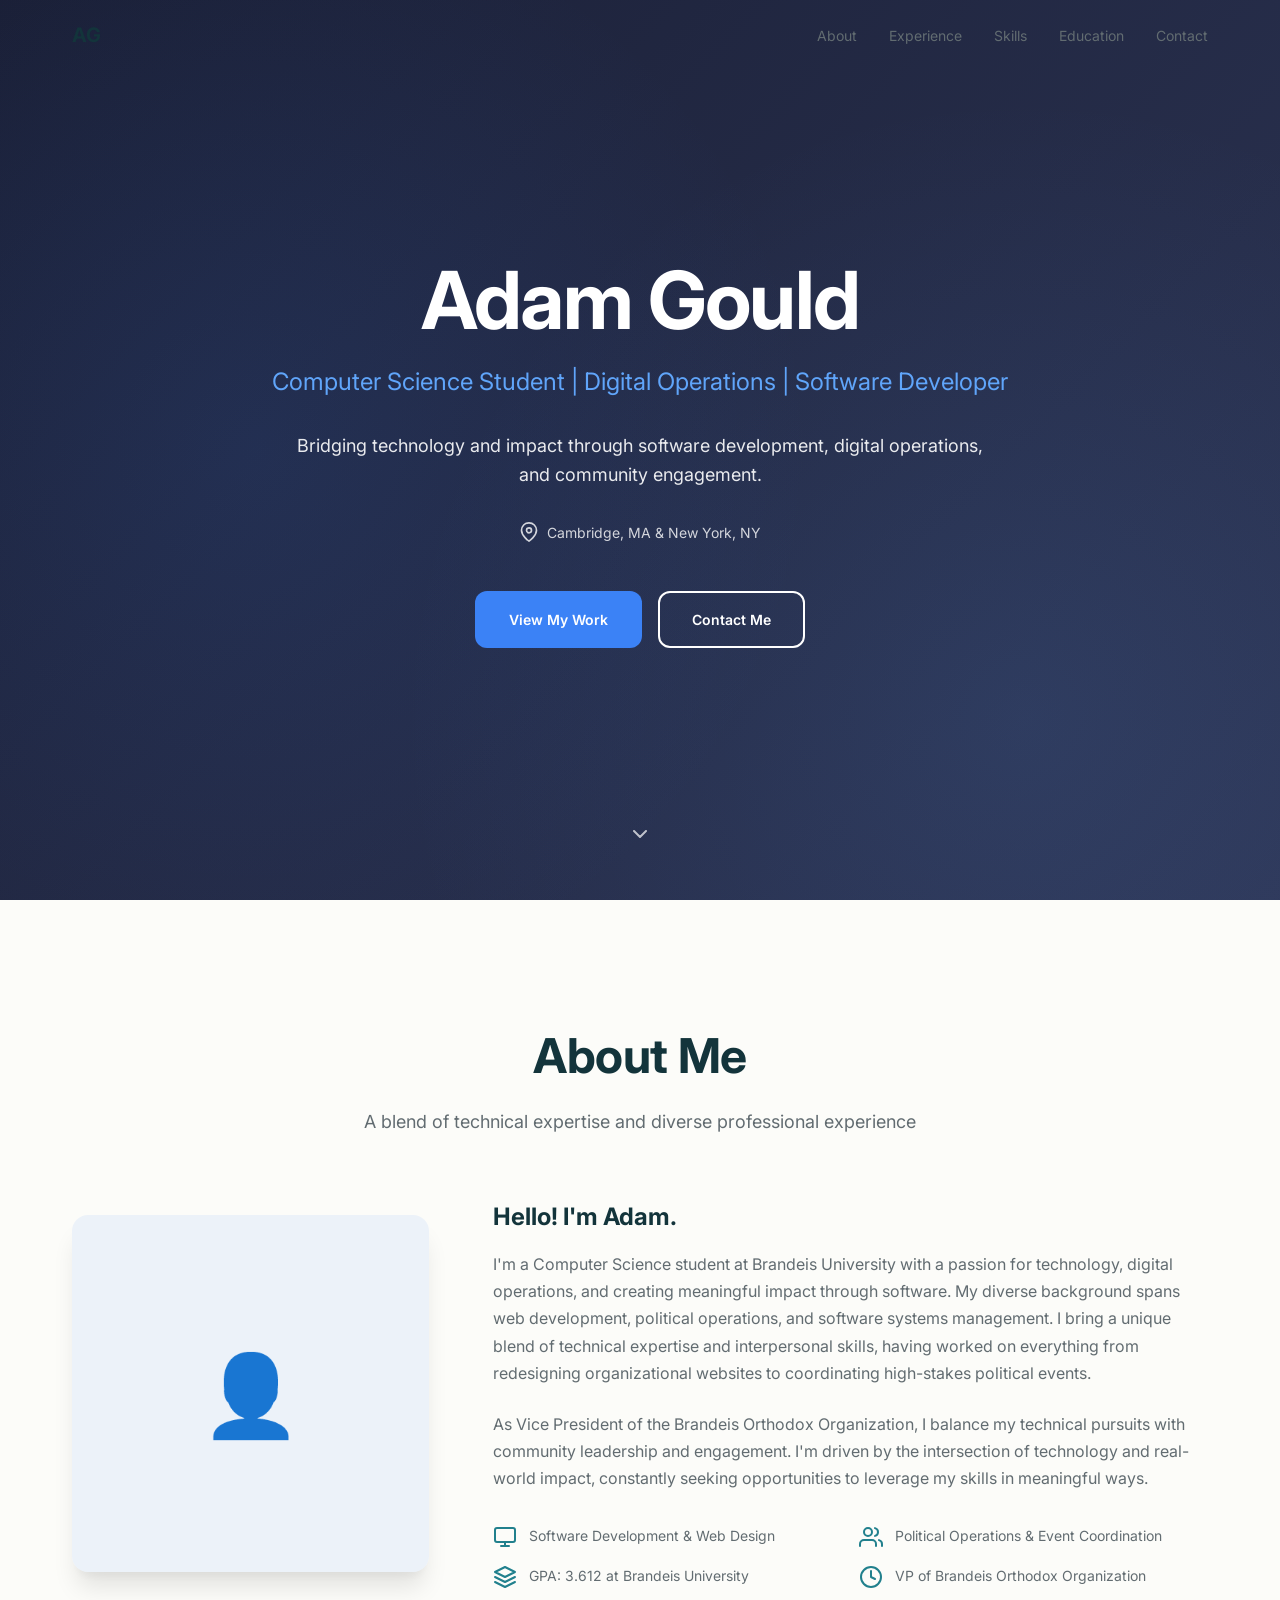
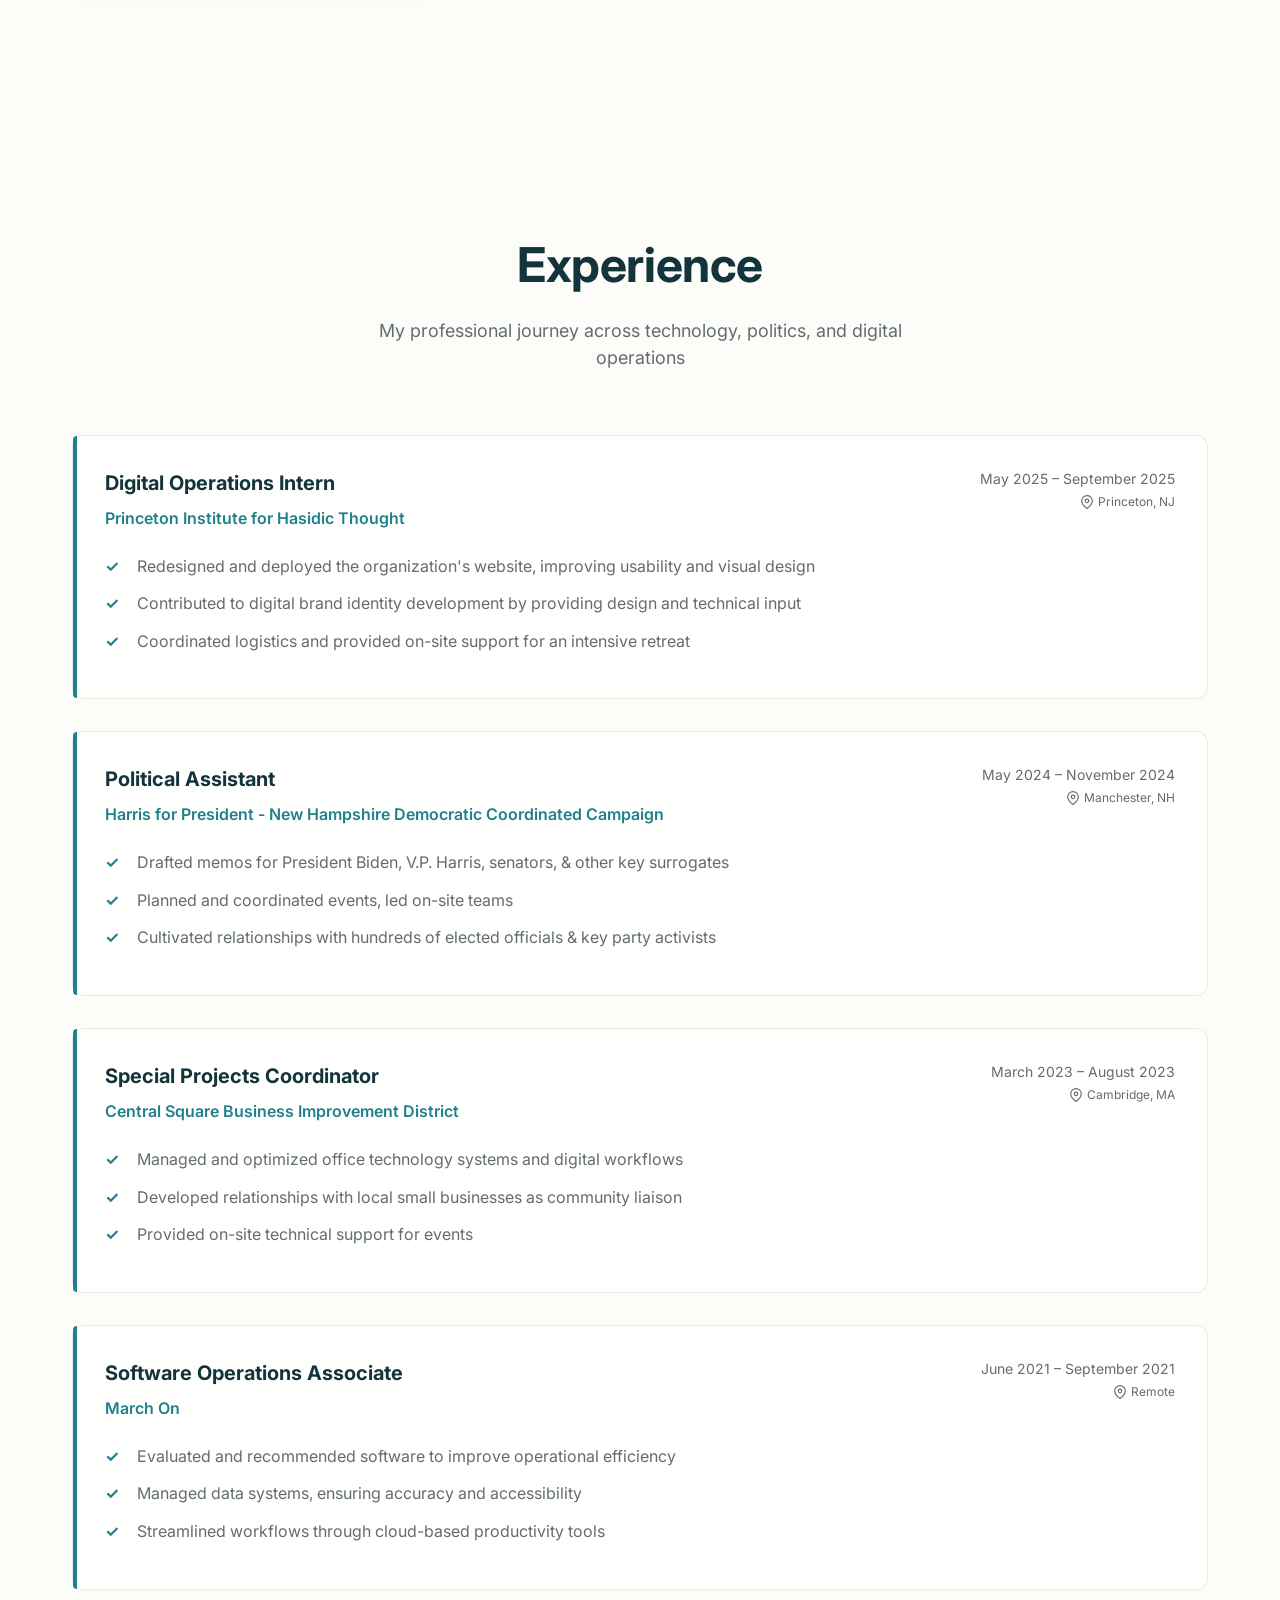
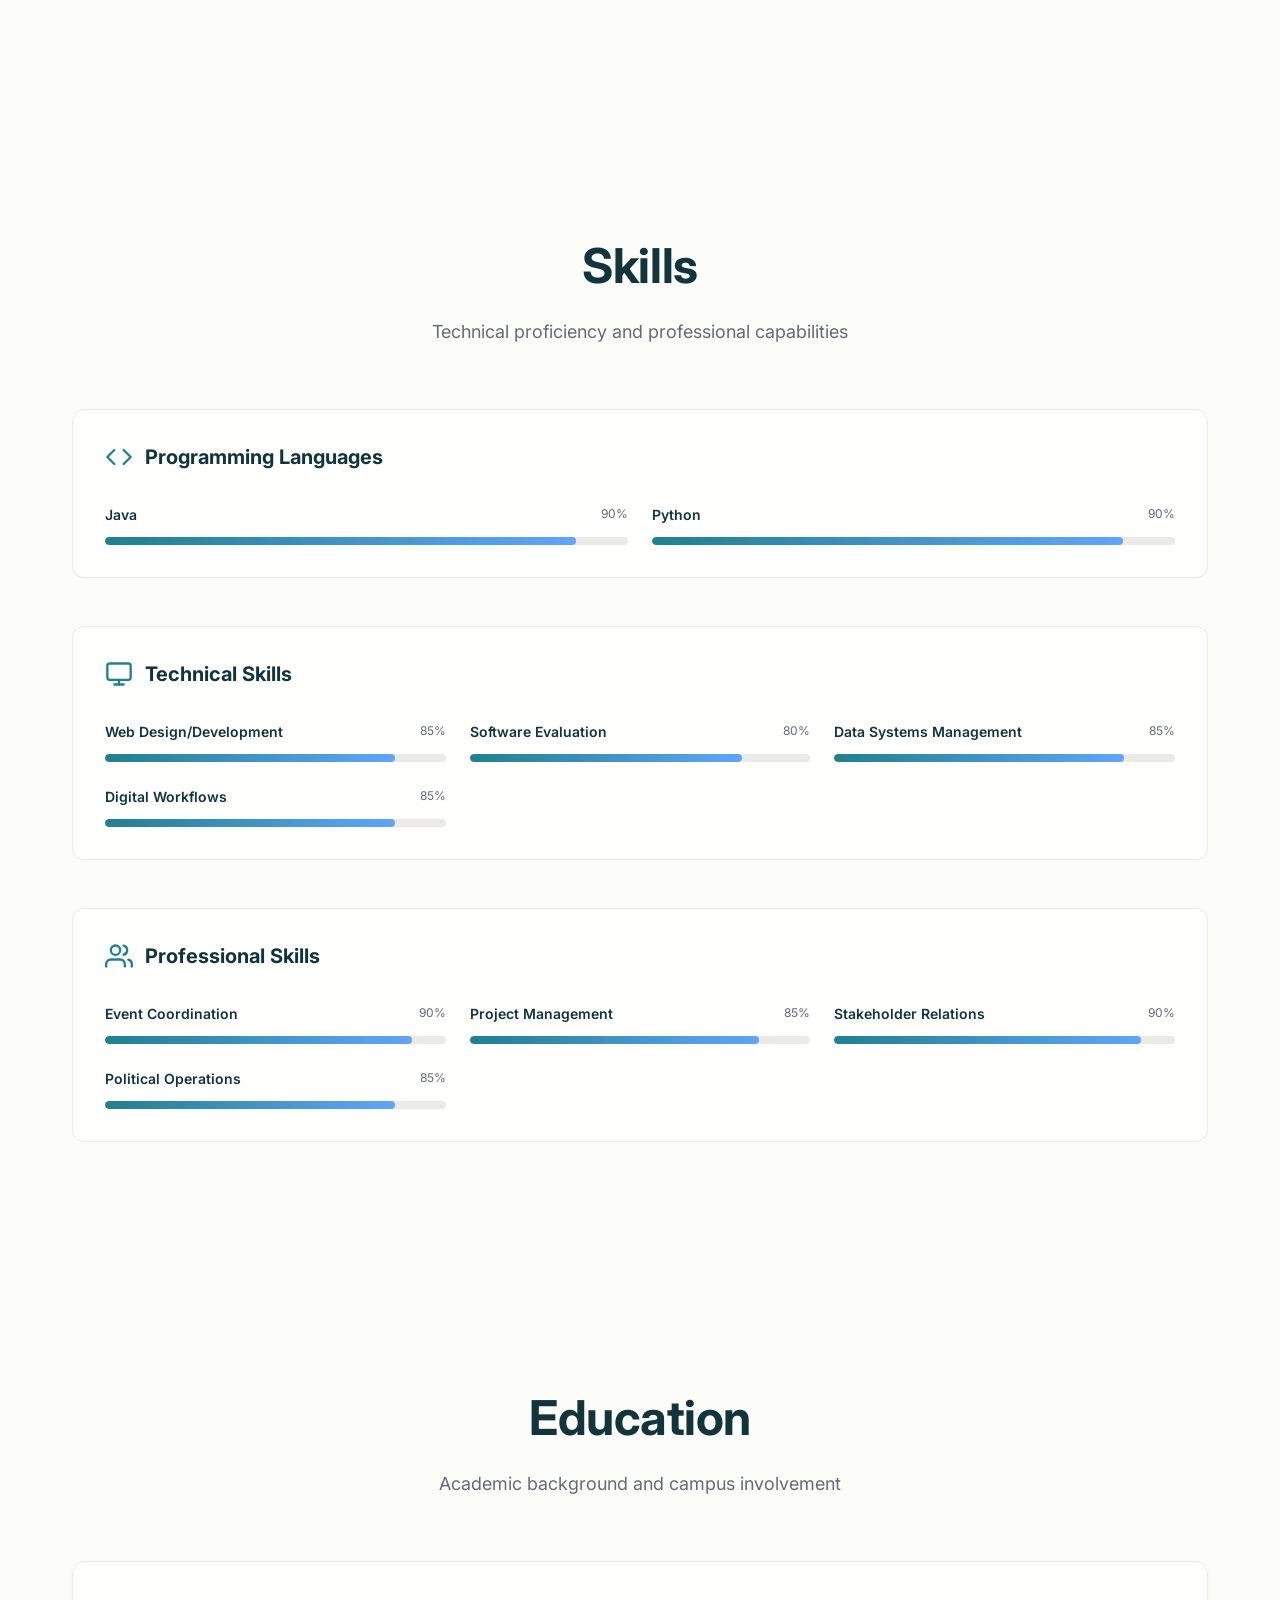
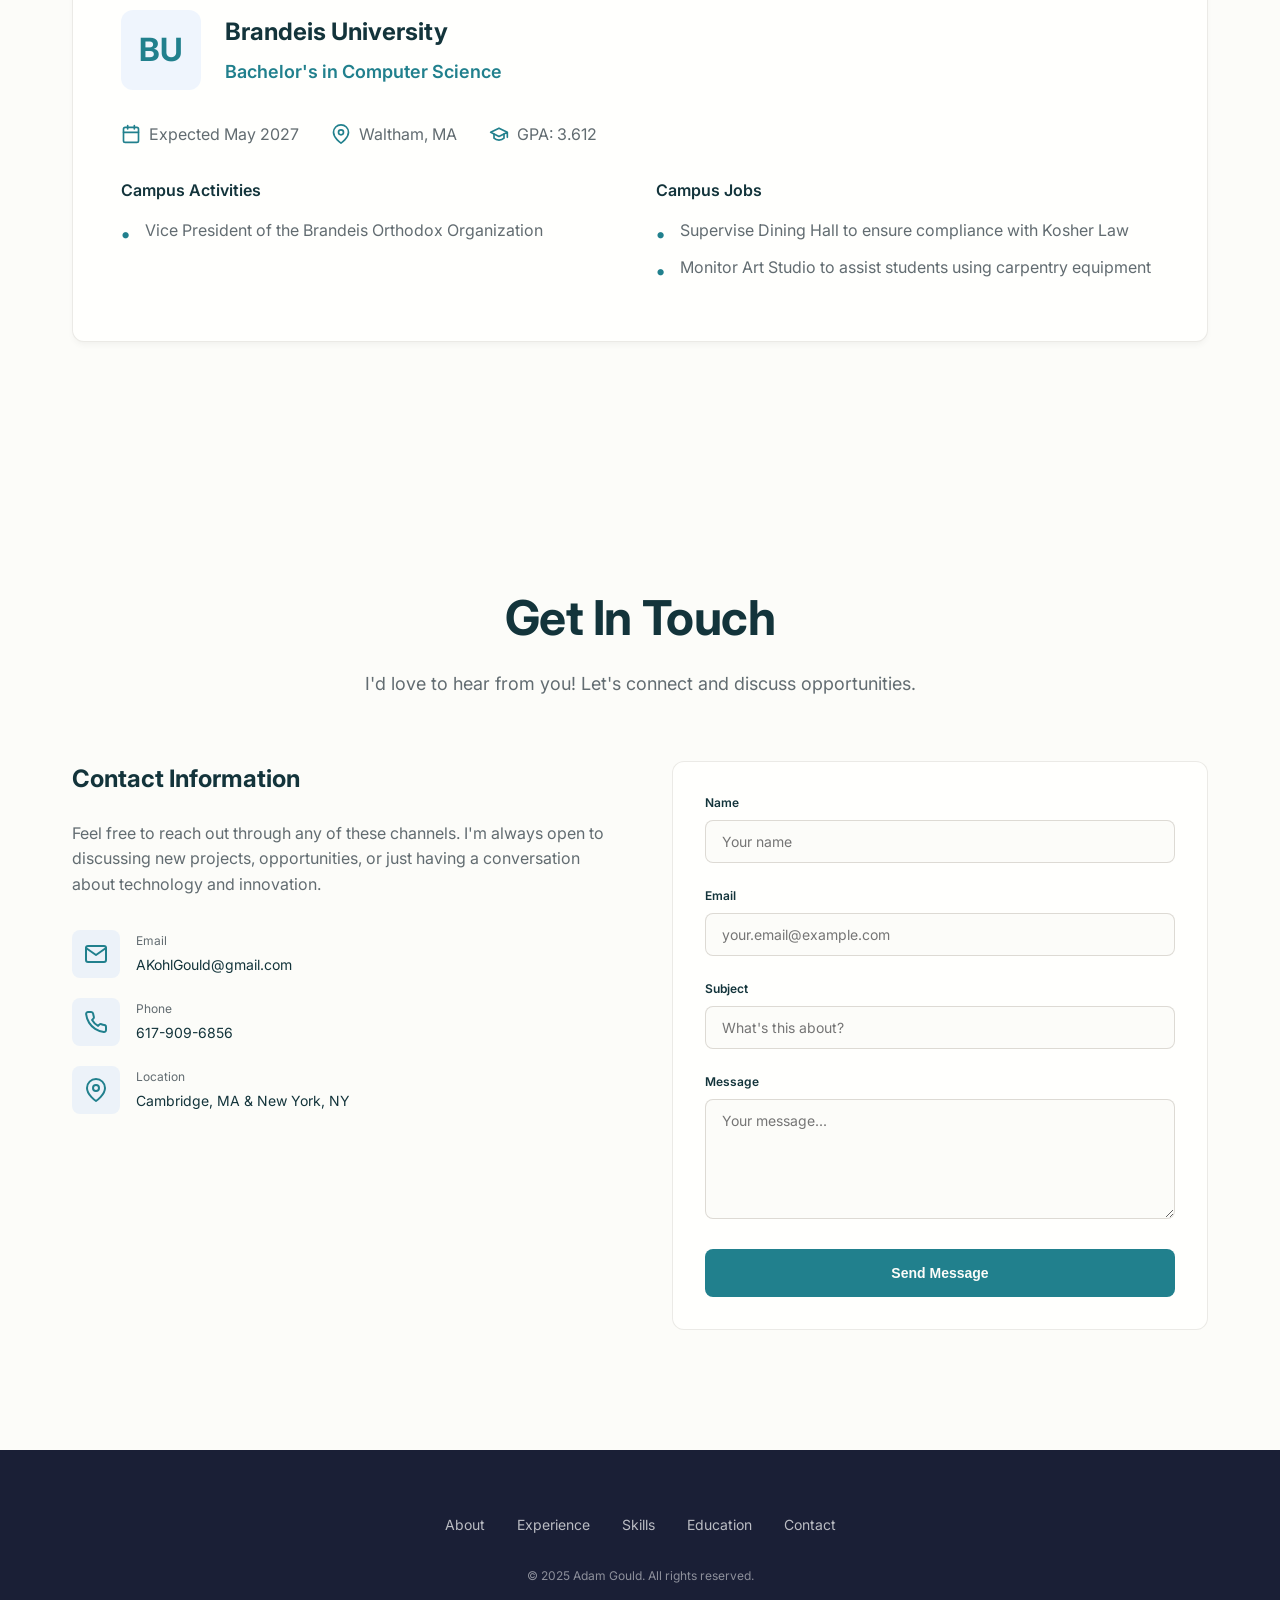
==== commit c6ec1f55: "way better site" ====
--- a/index.html
+++ b/index.html
@@ -3,831 +3,1789 @@
 <head>
     <meta charset="UTF-8">
     <meta name="viewport" content="width=device-width, initial-scale=1.0">
-    <meta name="description" content="Adam Gould - Computer Science and Near Eastern & Judaic Studies student bridging technology and community impact">
-    <title>Adam Gould | Building Tech for Community</title>
+    <meta name="description" content="Adam Gould - Computer Science Student at Brandeis University. Digital Operations, Software Development, and Political Campaign Experience.">
+    <title>Adam Gould - Computer Science Student &amp; Software Developer</title>
     <link rel="preconnect" href="https://fonts.googleapis.com">
     <link rel="preconnect" href="https://fonts.gstatic.com" crossorigin>
-    <link href="https://fonts.googleapis.com/css2?family=Inter:wght@400;500;600;700&family=Merriweather:wght@700;900&display=swap" rel="stylesheet">
+    <link href="https://fonts.googleapis.com/css2?family=Inter:wght@300;400;600;700&display=swap" rel="stylesheet">
     <style>
-        * {
-            margin: 0;
-            padding: 0;
-            box-sizing: border-box;
-        }
-
-        :root {
-            --navy: #1e3a5f;
-            --slate-blue: #2c5282;
-            --terracotta: #c77248;
-            --muted-gold: #d4a574;
-            --warm-white: #faf8f5;
-            --light-grey: #e8e4df;
-            --accent-cyan: #5eb3c5;
-            --text-dark: #2d3748;
-            --text-medium: #4a5568;
-        }
-
-        body {
-            font-family: 'Inter', -apple-system, BlinkMacSystemFont, 'Segoe UI', sans-serif;
-            line-height: 1.7;
-            color: var(--text-dark);
-            background-color: var(--warm-white);
-        }
-
-        /* Typography */
-        h1, h2, h3 {
-            font-family: 'Merriweather', Georgia, serif;
-            font-weight: 900;
-            line-height: 1.2;
-        }
-
-        /* Header - Hero Section */
-        header {
-            background: linear-gradient(135deg, var(--navy) 0%, var(--slate-blue) 100%);
-            color: var(--warm-white);
-            padding: 5rem 2rem 4rem;
-            position: relative;
-            overflow: hidden;
-        }
-
-        header::before {
-            content: '';
-            position: absolute;
-            top: 0;
-            left: 0;
-            right: 0;
-            bottom: 0;
-            background: radial-gradient(circle at 20% 50%, rgba(255,255,255,0.1) 0%, transparent 50%),
-                        radial-gradient(circle at 80% 80%, rgba(255,255,255,0.08) 0%, transparent 40%);
-            opacity: 0.6;
-        }
-
-        .hero-content {
-            max-width: 900px;
-            margin: 0 auto;
-            position: relative;
-            z-index: 1;
-        }
-
-        .hero-subtitle {
-            font-size: 0.95rem;
-            text-transform: uppercase;
-            letter-spacing: 2px;
-            color: var(--muted-gold);
-            margin-bottom: 1rem;
-            font-weight: 600;
-        }
-
-        header h1 {
-            font-size: 3.5rem;
-            margin-bottom: 1.5rem;
-            text-shadow: 2px 2px 4px rgba(0,0,0,0.2);
-        }
-
-        .hero-tagline {
-            font-size: 1.4rem;
-            line-height: 1.6;
-            margin-bottom: 2rem;
-            opacity: 0.95;
-            font-weight: 400;
-        }
-
-        .bridge-metaphor {
-            display: inline-block;
-            padding: 0 0.5rem;
-            background: linear-gradient(90deg, var(--terracotta) 0%, var(--muted-gold) 100%);
-            color: white;
-            border-radius: 4px;
-            font-weight: 600;
-        }
-
-        .contact-quick {
-            margin-top: 2rem;
-            padding-top: 2rem;
-            border-top: 1px solid rgba(255,255,255,0.2);
-            font-size: 0.95rem;
-        }
-
-        .contact-quick a {
-            color: var(--warm-white);
-            text-decoration: none;
-            margin-right: 1.5rem;
-            transition: color 0.3s;
-            opacity: 0.9;
-        }
-
-        .contact-quick a:hover {
-            color: var(--muted-gold);
-            opacity: 1;
-        }
-
-        .cta-buttons {
-            margin-top: 2.5rem;
-            display: flex;
-            gap: 1rem;
-            flex-wrap: wrap;
-        }
-
-        .cta-primary, .cta-secondary {
-            padding: 0.9rem 2rem;
-            border-radius: 6px;
-            text-decoration: none;
-            font-weight: 600;
-            transition: all 0.3s;
-            display: inline-block;
-            font-size: 1rem;
-        }
-
-        .cta-primary {
-            background: var(--terracotta);
-            color: white;
-            box-shadow: 0 4px 12px rgba(199,114,72,0.3);
-        }
-
-        .cta-primary:hover {
-            background: #b5673e;
-            transform: translateY(-2px);
-            box-shadow: 0 6px 16px rgba(199,114,72,0.4);
-        }
-
-        .cta-secondary {
-            background: transparent;
-            color: var(--warm-white);
-            border: 2px solid var(--warm-white);
-        }
-
-        .cta-secondary:hover {
-            background: var(--warm-white);
-            color: var(--navy);
-        }
-
-        /* Navigation */
-        nav {
-            background: rgba(30, 58, 95, 0.95);
-            backdrop-filter: blur(10px);
-            padding: 1rem 2rem;
-            position: sticky;
-            top: 0;
-            z-index: 100;
-            box-shadow: 0 2px 12px rgba(0,0,0,0.15);
-        }
-
-        nav ul {
-            list-style: none;
-            display: flex;
-            justify-content: center;
-            align-items: center;
-            flex-wrap: wrap;
-            max-width: 900px;
-            margin: 0 auto;
-        }
-
-        nav a {
-            color: var(--warm-white);
-            text-decoration: none;
-            padding: 0.6rem 1.3rem;
-            transition: all 0.3s;
-            border-radius: 6px;
-            font-weight: 500;
-            font-size: 0.95rem;
-        }
-
-        nav a:hover {
-            background: var(--terracotta);
-            color: white;
-        }
-
-        /* Container */
-        .container {
-            max-width: 900px;
-            margin: 0 auto;
-            padding: 4rem 2rem;
-        }
-
-        section {
-            margin-bottom: 5rem;
-        }
-
-        /* Section Headers with Bridge Motif */
-        h2 {
-            font-size: 2.5rem;
-            color: var(--navy);
-            margin-bottom: 2rem;
-            position: relative;
-            padding-bottom: 1rem;
-        }
-
-        h2::after {
-            content: '';
-            position: absolute;
-            bottom: 0;
-            left: 0;
-            width: 80px;
-            height: 4px;
-            background: linear-gradient(90deg, var(--terracotta) 0%, var(--muted-gold) 100%);
-            border-radius: 2px;
-        }
-
-        /* About Section */
-        .about-intro {
-            background: white;
-            padding: 3rem;
-            border-radius: 12px;
-            box-shadow: 0 4px 20px rgba(0,0,0,0.08);
-            margin-bottom: 3rem;
-            border-left: 6px solid var(--terracotta);
-        }
-
-        .about-intro p {
-            font-size: 1.15rem;
-            line-height: 1.8;
-            margin-bottom: 1.5rem;
-            color: var(--text-medium);
-        }
-
-        .about-intro p:last-child {
-            margin-bottom: 0;
-        }
-
-        .about-intro strong {
-            color: var(--navy);
-            font-weight: 600;
-        }
-
-        /* Skills Matrix */
-        .skills-matrix {
-            display: grid;
-            grid-template-columns: repeat(auto-fit, minmax(280px, 1fr));
-            gap: 2rem;
-            margin-top: 3rem;
-        }
-
-        .skill-card {
-            background: white;
-            padding: 2rem;
-            border-radius: 12px;
-            box-shadow: 0 2px 12px rgba(0,0,0,0.06);
-            transition: transform 0.3s, box-shadow 0.3s;
-            border-top: 4px solid var(--muted-gold);
-        }
-
-        .skill-card:hover {
-            transform: translateY(-4px);
-            box-shadow: 0 8px 24px rgba(0,0,0,0.12);
-        }
-
-        .skill-icon {
-            font-size: 2rem;
-            margin-bottom: 1rem;
-        }
-
-        .skill-card h3 {
-            font-family: 'Inter', sans-serif;
-            font-size: 1.25rem;
-            color: var(--navy);
-            margin-bottom: 1rem;
-            font-weight: 700;
-        }
-
-        .skill-card ul {
-            list-style: none;
-        }
-
-        .skill-card li {
-            padding: 0.4rem 0;
-            color: var(--text-medium);
-            position: relative;
-            padding-left: 1.5rem;
-        }
-
-        .skill-card li::before {
-            content: '→';
-            position: absolute;
-            left: 0;
-            color: var(--terracotta);
-            font-weight: bold;
-        }
-
-        /* Experience Cards */
-        .experience-card {
-            background: white;
-            padding: 2.5rem;
-            margin-bottom: 2rem;
-            border-radius: 12px;
-            box-shadow: 0 2px 12px rgba(0,0,0,0.06);
-            border-left: 6px solid var(--slate-blue);
-            transition: all 0.3s;
-            position: relative;
-        }
-
-        .experience-card::before {
-            content: '';
-            position: absolute;
-            top: 0;
-            right: 0;
-            width: 100px;
-            height: 100px;
-            background: radial-gradient(circle, rgba(212,165,116,0.1) 0%, transparent 70%);
-            border-radius: 0 12px 0 0;
-        }
-
-        .experience-card:hover {
-            transform: translateX(8px);
-            box-shadow: 0 8px 24px rgba(0,0,0,0.12);
-        }
-
-        .experience-header {
-            margin-bottom: 1.5rem;
-        }
-
-        .experience-title {
-            font-family: 'Merriweather', serif;
-            font-size: 1.5rem;
-            color: var(--navy);
-            font-weight: 700;
-            margin-bottom: 0.5rem;
-        }
-
-        .experience-org {
-            color: var(--terracotta);
-            font-size: 1.1rem;
-            font-weight: 600;
-            margin-bottom: 0.5rem;
-        }
-
-        .experience-meta {
-            display: flex;
-            gap: 1.5rem;
-            flex-wrap: wrap;
-            font-size: 0.9rem;
-            color: var(--text-medium);
-            margin-top: 0.5rem;
-        }
-
-        .experience-meta span {
-            display: flex;
-            align-items: center;
-            gap: 0.4rem;
-        }
-
-        .experience-card ul {
-            margin-left: 0;
-            list-style: none;
-        }
-
-        .experience-card li {
-            margin-bottom: 0.8rem;
-            padding-left: 1.8rem;
-            position: relative;
-            color: var(--text-medium);
-            line-height: 1.7;
-        }
-
-        .experience-card li::before {
-            content: '◆';
-            position: absolute;
-            left: 0;
-            color: var(--muted-gold);
-            font-size: 0.8rem;
-        }
-
-        /* Education Section */
-        .education-highlight {
-            background: linear-gradient(135deg, var(--navy) 0%, var(--slate-blue) 100%);
-            color: var(--warm-white);
-            padding: 3rem;
-            border-radius: 12px;
-            margin-bottom: 2rem;
-            box-shadow: 0 8px 24px rgba(30,58,95,0.2);
-            position: relative;
-            overflow: hidden;
-        }
-
-        .education-highlight::before {
-            content: '';
-            position: absolute;
-            top: -50%;
-            right: -10%;
-            width: 300px;
-            height: 300px;
-            background: radial-gradient(circle, rgba(255,255,255,0.1) 0%, transparent 70%);
-        }
-
-        .education-highlight h3 {
-            font-size: 2rem;
-            margin-bottom: 0.5rem;
-            position: relative;
-        }
-
-        .education-subtitle {
-            font-size: 1.2rem;
-            color: var(--muted-gold);
-            margin-bottom: 2rem;
-            font-weight: 500;
-        }
-
-        .education-details {
-            display: grid;
-            grid-template-columns: repeat(auto-fit, minmax(200px, 1fr));
-            gap: 1.5rem;
-            position: relative;
-        }
-
-        .education-detail {
-            background: rgba(255,255,255,0.1);
-            padding: 1rem 1.5rem;
-            border-radius: 8px;
-            backdrop-filter: blur(10px);
-        }
-
-        .education-detail strong {
-            display: block;
-            color: var(--muted-gold);
-            font-size: 0.85rem;
-            text-transform: uppercase;
-            letter-spacing: 1px;
-            margin-bottom: 0.3rem;
-        }
-
-        .education-detail span {
-            font-size: 1.1rem;
-        }
-
-        /* Campus Involvement */
-        .campus-grid {
-            display: grid;
-            grid-template-columns: repeat(auto-fit, minmax(250px, 1fr));
-            gap: 1.5rem;
-            margin-top: 2rem;
-        }
-
-        .campus-card {
-            background: white;
-            padding: 2rem;
-            border-radius: 12px;
-            box-shadow: 0 2px 12px rgba(0,0,0,0.06);
-            border-top: 3px solid var(--accent-cyan);
-            transition: all 0.3s;
-        }
-
-        .campus-card:hover {
-            transform: translateY(-4px);
-            box-shadow: 0 6px 20px rgba(0,0,0,0.1);
-        }
-
-        .campus-card h4 {
-            color: var(--navy);
-            font-size: 1.1rem;
-            margin-bottom: 0.5rem;
-            font-weight: 700;
-        }
-
-        .campus-card p {
-            color: var(--text-medium);
-            font-size: 0.95rem;
-            line-height: 1.6;
-        }
-
-        /* Contact Section */
-        .contact-box {
-            background: white;
-            padding: 3rem;
-            border-radius: 12px;
-            box-shadow: 0 4px 20px rgba(0,0,0,0.08);
-            text-align: center;
-        }
-
-        .contact-box p {
-            font-size: 1.15rem;
-            color: var(--text-medium);
-            margin-bottom: 2rem;
-            line-height: 1.7;
-        }
-
-        .contact-methods {
-            display: flex;
-            justify-content: center;
-            gap: 2rem;
-            flex-wrap: wrap;
-            margin-top: 2rem;
-        }
-
-        .contact-method {
-            display: flex;
-            flex-direction: column;
-            align-items: center;
-            gap: 0.5rem;
-        }
-
-        .contact-method a {
-            color: var(--navy);
-            text-decoration: none;
-            font-weight: 600;
-            transition: color 0.3s;
-            font-size: 1.05rem;
-        }
-
-        .contact-method a:hover {
-            color: var(--terracotta);
-        }
-
-        .contact-method span {
-            font-size: 0.9rem;
-            color: var(--text-medium);
-        }
-
-        /* Footer */
-        footer {
-            background: var(--navy);
-            color: var(--warm-white);
-            text-align: center;
-            padding: 3rem 2rem;
-            margin-top: 5rem;
-        }
-
-        footer p {
-            opacity: 0.9;
-            margin-bottom: 0.5rem;
-        }
-
-        /* Responsive Design */
-        @media (max-width: 768px) {
-            header h1 {
-                font-size: 2.5rem;
-            }
-
-            .hero-tagline {
-                font-size: 1.2rem;
-            }
-
-            h2 {
-                font-size: 2rem;
-            }
-
-            .about-intro,
-            .experience-card,
-            .education-highlight {
-                padding: 2rem;
-            }
-
-            .cta-buttons {
-                flex-direction: column;
-            }
-
-            .cta-primary,
-            .cta-secondary {
-                width: 100%;
-                text-align: center;
-            }
-
-            nav ul {
-                flex-direction: column;
-                gap: 0.5rem;
-            }
-
-            .education-details {
-                grid-template-columns: 1fr;
-            }
-        }
-
-        /* Smooth Scroll */
-        html {
-            scroll-behavior: smooth;
-        }
+:root {
+  /* Primitive Color Tokens */
+  --color-white: rgba(255, 255, 255, 1);
+  --color-black: rgba(0, 0, 0, 1);
+  --color-cream-50: rgba(252, 252, 249, 1);
+  --color-cream-100: rgba(255, 255, 253, 1);
+  --color-gray-200: rgba(245, 245, 245, 1);
+  --color-gray-300: rgba(167, 169, 169, 1);
+  --color-gray-400: rgba(119, 124, 124, 1);
+  --color-slate-500: rgba(98, 108, 113, 1);
+  --color-brown-600: rgba(94, 82, 64, 1);
+  --color-charcoal-700: rgba(31, 33, 33, 1);
+  --color-charcoal-800: rgba(38, 40, 40, 1);
+  --color-slate-900: rgba(19, 52, 59, 1);
+  --color-teal-300: rgba(50, 184, 198, 1);
+  --color-teal-400: rgba(45, 166, 178, 1);
+  --color-teal-500: rgba(33, 128, 141, 1);
+  --color-teal-600: rgba(29, 116, 128, 1);
+  --color-teal-700: rgba(26, 104, 115, 1);
+  --color-teal-800: rgba(41, 150, 161, 1);
+  --color-red-400: rgba(255, 84, 89, 1);
+  --color-red-500: rgba(192, 21, 47, 1);
+  --color-orange-400: rgba(230, 129, 97, 1);
+  --color-orange-500: rgba(168, 75, 47, 1);
+
+  /* RGB versions for opacity control */
+  --color-brown-600-rgb: 94, 82, 64;
+  --color-teal-500-rgb: 33, 128, 141;
+  --color-slate-900-rgb: 19, 52, 59;
+  --color-slate-500-rgb: 98, 108, 113;
+  --color-red-500-rgb: 192, 21, 47;
+  --color-red-400-rgb: 255, 84, 89;
+  --color-orange-500-rgb: 168, 75, 47;
+  --color-orange-400-rgb: 230, 129, 97;
+
+  /* Background color tokens (Light Mode) */
+  --color-bg-1: rgba(59, 130, 246, 0.08);
+  --color-bg-2: rgba(245, 158, 11, 0.08);
+  --color-bg-3: rgba(34, 197, 94, 0.08);
+  --color-bg-4: rgba(239, 68, 68, 0.08);
+  --color-bg-5: rgba(147, 51, 234, 0.08);
+  --color-bg-6: rgba(249, 115, 22, 0.08);
+  --color-bg-7: rgba(236, 72, 153, 0.08);
+  --color-bg-8: rgba(6, 182, 212, 0.08);
+
+  /* Semantic Color Tokens (Light Mode) */
+  --color-background: var(--color-cream-50);
+  --color-surface: var(--color-cream-100);
+  --color-text: var(--color-slate-900);
+  --color-text-secondary: var(--color-slate-500);
+  --color-primary: var(--color-teal-500);
+  --color-primary-hover: var(--color-teal-600);
+  --color-primary-active: var(--color-teal-700);
+  --color-secondary: rgba(var(--color-brown-600-rgb), 0.12);
+  --color-secondary-hover: rgba(var(--color-brown-600-rgb), 0.2);
+  --color-secondary-active: rgba(var(--color-brown-600-rgb), 0.25);
+  --color-border: rgba(var(--color-brown-600-rgb), 0.2);
+  --color-btn-primary-text: var(--color-cream-50);
+  --color-card-border: rgba(var(--color-brown-600-rgb), 0.12);
+  --color-card-border-inner: rgba(var(--color-brown-600-rgb), 0.12);
+  --color-error: var(--color-red-500);
+  --color-success: var(--color-teal-500);
+  --color-warning: var(--color-orange-500);
+  --color-info: var(--color-slate-500);
+  --color-focus-ring: rgba(var(--color-teal-500-rgb), 0.4);
+  --color-select-caret: rgba(var(--color-slate-900-rgb), 0.8);
+
+  /* Custom colors for portfolio */
+  --primary-dark: #1a1f36;
+  --primary-blue: #3b82f6;
+  --light-blue: #60a5fa;
+  --light-gray: #f3f4f6;
+  --medium-gray: #9ca3af;
+  --text-dark: #1f2937;
+
+  /* Typography */
+  --font-family-base: "Inter", -apple-system, BlinkMacSystemFont, "Segoe UI", Roboto, sans-serif;
+  --font-size-xs: 11px;
+  --font-size-sm: 12px;
+  --font-size-base: 14px;
+  --font-size-md: 16px;
+  --font-size-lg: 18px;
+  --font-size-xl: 20px;
+  --font-size-2xl: 24px;
+  --font-size-3xl: 30px;
+  --font-size-4xl: 48px;
+  --font-size-5xl: 60px;
+  --font-weight-light: 300;
+  --font-weight-normal: 400;
+  --font-weight-semibold: 600;
+  --font-weight-bold: 700;
+  --line-height-tight: 1.2;
+  --line-height-normal: 1.5;
+  --letter-spacing-tight: -0.01em;
+
+  /* Spacing */
+  --space-4: 4px;
+  --space-8: 8px;
+  --space-12: 12px;
+  --space-16: 16px;
+  --space-20: 20px;
+  --space-24: 24px;
+  --space-32: 32px;
+  --space-48: 48px;
+  --space-64: 64px;
+  --space-80: 80px;
+  --space-120: 120px;
+
+  /* Border Radius */
+  --radius-sm: 6px;
+  --radius-base: 8px;
+  --radius-md: 10px;
+  --radius-lg: 12px;
+  --radius-xl: 16px;
+  --radius-full: 9999px;
+
+  /* Shadows */
+  --shadow-sm: 0 1px 3px rgba(0, 0, 0, 0.04), 0 1px 2px rgba(0, 0, 0, 0.02);
+  --shadow-md: 0 4px 6px -1px rgba(0, 0, 0, 0.04), 0 2px 4px -1px rgba(0, 0, 0, 0.02);
+  --shadow-lg: 0 10px 15px -3px rgba(0, 0, 0, 0.1), 0 4px 6px -2px rgba(0, 0, 0, 0.05);
+  --shadow-xl: 0 20px 25px -5px rgba(0, 0, 0, 0.1), 0 10px 10px -5px rgba(0, 0, 0, 0.04);
+
+  /* Animation */
+  --duration-fast: 150ms;
+  --duration-normal: 250ms;
+  --duration-slow: 500ms;
+  --ease-standard: cubic-bezier(0.16, 1, 0.3, 1);
+}
+
+@media (prefers-color-scheme: dark) {
+  :root {
+    --color-gray-400-rgb: 119, 124, 124;
+    --color-teal-300-rgb: 50, 184, 198;
+    --color-gray-300-rgb: 167, 169, 169;
+    --color-gray-200-rgb: 245, 245, 245;
+    --color-background: var(--color-charcoal-700);
+    --color-surface: var(--color-charcoal-800);
+    --color-text: var(--color-gray-200);
+    --color-text-secondary: rgba(var(--color-gray-300-rgb), 0.7);
+    --color-primary: var(--color-teal-300);
+    --color-primary-hover: var(--color-teal-400);
+    --color-primary-active: var(--color-teal-800);
+    --color-secondary: rgba(var(--color-gray-400-rgb), 0.15);
+    --color-secondary-hover: rgba(var(--color-gray-400-rgb), 0.25);
+    --color-secondary-active: rgba(var(--color-gray-400-rgb), 0.3);
+    --color-border: rgba(var(--color-gray-400-rgb), 0.3);
+    --color-card-border: rgba(var(--color-gray-400-rgb), 0.2);
+    --color-card-border-inner: rgba(var(--color-gray-400-rgb), 0.15);
+    --color-btn-primary-text: var(--color-slate-900);
+  }
+}
+
+* {
+  margin: 0;
+  padding: 0;
+  box-sizing: border-box;
+}
+
+html {
+  scroll-behavior: smooth;
+  font-size: 16px;
+}
+
+body {
+  font-family: var(--font-family-base);
+  background-color: var(--color-background);
+  color: var(--color-text);
+  line-height: var(--line-height-normal);
+  overflow-x: hidden;
+  -webkit-font-smoothing: antialiased;
+}
+
+/* Navigation */
+.nav {
+  position: fixed;
+  top: 0;
+  left: 0;
+  right: 0;
+  z-index: 1000;
+  transition: all var(--duration-normal) var(--ease-standard);
+  padding: var(--space-20) 0;
+}
+
+.nav.scrolled {
+  background: rgba(255, 255, 255, 0.95);
+  backdrop-filter: blur(10px);
+  box-shadow: var(--shadow-sm);
+  padding: var(--space-16) 0;
+}
+
+@media (prefers-color-scheme: dark) {
+  .nav.scrolled {
+    background: rgba(31, 33, 33, 0.95);
+  }
+}
+
+.nav-container {
+  max-width: 1200px;
+  margin: 0 auto;
+  padding: 0 var(--space-32);
+  display: flex;
+  justify-content: space-between;
+  align-items: center;
+}
+
+.nav-logo {
+  font-size: var(--font-size-xl);
+  font-weight: var(--font-weight-bold);
+  color: var(--color-text);
+  text-decoration: none;
+  letter-spacing: var(--letter-spacing-tight);
+}
+
+.nav-menu {
+  display: flex;
+  gap: var(--space-32);
+  list-style: none;
+  align-items: center;
+}
+
+.nav-link {
+  color: var(--color-text-secondary);
+  text-decoration: none;
+  font-size: var(--font-size-base);
+  font-weight: var(--font-weight-normal);
+  transition: color var(--duration-fast) var(--ease-standard);
+  position: relative;
+}
+
+.nav-link:hover,
+.nav-link.active {
+  color: var(--color-primary);
+}
+
+.nav-link.active::after {
+  content: '';
+  position: absolute;
+  bottom: -4px;
+  left: 0;
+  right: 0;
+  height: 2px;
+  background: var(--color-primary);
+}
+
+.hamburger {
+  display: none;
+  flex-direction: column;
+  gap: 6px;
+  background: none;
+  border: none;
+  cursor: pointer;
+  padding: var(--space-8);
+}
+
+.hamburger span {
+  display: block;
+  width: 25px;
+  height: 2px;
+  background: var(--color-text);
+  transition: all var(--duration-normal) var(--ease-standard);
+}
+
+.hamburger.active span:nth-child(1) {
+  transform: rotate(45deg) translate(8px, 8px);
+}
+
+.hamburger.active span:nth-child(2) {
+  opacity: 0;
+}
+
+.hamburger.active span:nth-child(3) {
+  transform: rotate(-45deg) translate(7px, -7px);
+}
+
+/* Hero Section */
+.hero {
+  min-height: 100vh;
+  display: flex;
+  align-items: center;
+  justify-content: center;
+  position: relative;
+  background: linear-gradient(135deg, var(--primary-dark) 0%, #2d3555 100%);
+  color: var(--color-white);
+  overflow: hidden;
+  padding: var(--space-32);
+}
+
+.hero::before {
+  content: '';
+  position: absolute;
+  top: 0;
+  left: 0;
+  right: 0;
+  bottom: 0;
+  background-image: radial-gradient(circle at 20% 50%, rgba(59, 130, 246, 0.1) 0%, transparent 50%),
+                    radial-gradient(circle at 80% 80%, rgba(96, 165, 250, 0.1) 0%, transparent 50%);
+  pointer-events: none;
+}
+
+.hero-content {
+  text-align: center;
+  max-width: 900px;
+  position: relative;
+  z-index: 1;
+  animation: fadeInUp 1s var(--ease-standard);
+}
+
+.hero-name {
+  font-size: clamp(48px, 8vw, 80px);
+  font-weight: var(--font-weight-bold);
+  margin-bottom: var(--space-16);
+  letter-spacing: -0.02em;
+  line-height: var(--line-height-tight);
+}
+
+.hero-tagline {
+  font-size: clamp(18px, 3vw, 24px);
+  color: var(--light-blue);
+  margin-bottom: var(--space-32);
+  font-weight: var(--font-weight-normal);
+}
+
+.hero-description {
+  font-size: var(--font-size-lg);
+  line-height: 1.6;
+  color: rgba(255, 255, 255, 0.9);
+  margin-bottom: var(--space-32);
+  max-width: 700px;
+  margin-left: auto;
+  margin-right: auto;
+}
+
+.hero-location {
+  display: flex;
+  align-items: center;
+  justify-content: center;
+  gap: var(--space-8);
+  margin-bottom: var(--space-48);
+  font-size: var(--font-size-base);
+  color: rgba(255, 255, 255, 0.8);
+}
+
+.hero-buttons {
+  display: flex;
+  gap: var(--space-16);
+  justify-content: center;
+  flex-wrap: wrap;
+}
+
+.btn {
+  padding: var(--space-16) var(--space-32);
+  border-radius: var(--radius-lg);
+  font-size: var(--font-size-base);
+  font-weight: var(--font-weight-semibold);
+  text-decoration: none;
+  transition: all var(--duration-normal) var(--ease-standard);
+  cursor: pointer;
+  border: 2px solid transparent;
+  display: inline-block;
+}
+
+.btn-primary {
+  background: var(--primary-blue);
+  color: white;
+}
+
+.btn-primary:hover {
+  background: var(--light-blue);
+  transform: translateY(-2px);
+  box-shadow: 0 10px 25px rgba(59, 130, 246, 0.3);
+}
+
+.btn-outline {
+  background: transparent;
+  border: 2px solid white;
+  color: white;
+}
+
+.btn-outline:hover {
+  background: white;
+  color: var(--primary-dark);
+  transform: translateY(-2px);
+}
+
+.scroll-indicator {
+  position: absolute;
+  bottom: var(--space-48);
+  left: 50%;
+  transform: translateX(-50%);
+  animation: bounce 2s infinite;
+  cursor: pointer;
+}
+
+.scroll-indicator svg {
+  width: 24px;
+  height: 24px;
+  stroke: white;
+  opacity: 0.7;
+}
+
+/* Sections */
+.section {
+  padding: var(--space-120) var(--space-32);
+  max-width: 1200px;
+  margin: 0 auto;
+}
+
+.section-title {
+  font-size: clamp(32px, 5vw, 48px);
+  font-weight: var(--font-weight-bold);
+  margin-bottom: var(--space-16);
+  text-align: center;
+  letter-spacing: var(--letter-spacing-tight);
+}
+
+.section-subtitle {
+  font-size: var(--font-size-lg);
+  color: var(--color-text-secondary);
+  text-align: center;
+  margin-bottom: var(--space-64);
+  max-width: 600px;
+  margin-left: auto;
+  margin-right: auto;
+}
+
+/* About Section */
+.about-container {
+  display: grid;
+  grid-template-columns: 1fr 2fr;
+  gap: var(--space-64);
+  align-items: center;
+}
+
+.about-image {
+  width: 100%;
+  aspect-ratio: 1;
+  border-radius: var(--radius-xl);
+  background: var(--color-bg-1);
+  display: flex;
+  align-items: center;
+  justify-content: center;
+  font-size: 80px;
+  color: var(--color-primary);
+  box-shadow: var(--shadow-xl);
+}
+
+.about-content h3 {
+  font-size: var(--font-size-2xl);
+  margin-bottom: var(--space-16);
+  color: var(--color-text);
+}
+
+.about-content p {
+  font-size: var(--font-size-md);
+  line-height: 1.7;
+  color: var(--color-text-secondary);
+  margin-bottom: var(--space-24);
+}
+
+.about-highlights {
+  display: grid;
+  grid-template-columns: repeat(2, 1fr);
+  gap: var(--space-16);
+  margin-top: var(--space-32);
+}
+
+.highlight-item {
+  display: flex;
+  align-items: flex-start;
+  gap: var(--space-12);
+}
+
+.highlight-icon {
+  width: 24px;
+  height: 24px;
+  color: var(--color-primary);
+  flex-shrink: 0;
+}
+
+.highlight-text {
+  font-size: var(--font-size-base);
+  color: var(--color-text-secondary);
+}
+
+/* Experience Section */
+.experience-grid {
+  display: grid;
+  gap: var(--space-32);
+}
+
+.experience-card {
+  background: var(--color-surface);
+  border-radius: var(--radius-lg);
+  padding: var(--space-32);
+  border: 1px solid var(--color-card-border);
+  transition: all var(--duration-normal) var(--ease-standard);
+  position: relative;
+}
+
+.experience-card::before {
+  content: '';
+  position: absolute;
+  left: 0;
+  top: 0;
+  bottom: 0;
+  width: 4px;
+  background: var(--color-primary);
+  border-radius: var(--radius-lg) 0 0 var(--radius-lg);
+}
+
+.experience-card:hover {
+  box-shadow: var(--shadow-lg);
+  transform: translateY(-4px);
+}
+
+.experience-header {
+  display: flex;
+  justify-content: space-between;
+  align-items: flex-start;
+  margin-bottom: var(--space-24);
+  flex-wrap: wrap;
+  gap: var(--space-16);
+}
+
+.experience-title {
+  flex: 1;
+  min-width: 250px;
+}
+
+.experience-title h3 {
+  font-size: var(--font-size-xl);
+  margin-bottom: var(--space-8);
+  color: var(--color-text);
+}
+
+.experience-title .organization {
+  font-size: var(--font-size-md);
+  color: var(--color-primary);
+  font-weight: var(--font-weight-semibold);
+}
+
+.experience-meta {
+  text-align: right;
+}
+
+.experience-dates {
+  font-size: var(--font-size-base);
+  color: var(--color-text-secondary);
+  margin-bottom: var(--space-4);
+}
+
+.experience-location {
+  font-size: var(--font-size-sm);
+  color: var(--color-text-secondary);
+  display: flex;
+  align-items: center;
+  gap: var(--space-4);
+  justify-content: flex-end;
+}
+
+.experience-highlights {
+  list-style: none;
+}
+
+.experience-highlights li {
+  padding-left: var(--space-32);
+  margin-bottom: var(--space-12);
+  position: relative;
+  color: var(--color-text-secondary);
+  line-height: 1.6;
+}
+
+.experience-highlights li::before {
+  content: '✓';
+  position: absolute;
+  left: 0;
+  color: var(--color-primary);
+  font-weight: var(--font-weight-bold);
+}
+
+/* Skills Section */
+.skills-container {
+  display: grid;
+  gap: var(--space-48);
+}
+
+.skills-category {
+  background: var(--color-surface);
+  border-radius: var(--radius-lg);
+  padding: var(--space-32);
+  border: 1px solid var(--color-card-border);
+}
+
+.skills-category h3 {
+  font-size: var(--font-size-xl);
+  margin-bottom: var(--space-32);
+  color: var(--color-text);
+  display: flex;
+  align-items: center;
+  gap: var(--space-12);
+}
+
+.category-icon {
+  width: 28px;
+  height: 28px;
+  color: var(--color-primary);
+}
+
+.skills-grid {
+  display: grid;
+  grid-template-columns: repeat(auto-fit, minmax(280px, 1fr));
+  gap: var(--space-24);
+}
+
+.skill-item {
+  display: flex;
+  flex-direction: column;
+  gap: var(--space-12);
+}
+
+.skill-header {
+  display: flex;
+  justify-content: space-between;
+  align-items: center;
+}
+
+.skill-name {
+  font-size: var(--font-size-base);
+  font-weight: var(--font-weight-semibold);
+  color: var(--color-text);
+}
+
+.skill-level {
+  font-size: var(--font-size-sm);
+  color: var(--color-text-secondary);
+}
+
+.skill-bar {
+  height: 8px;
+  background: var(--color-secondary);
+  border-radius: var(--radius-full);
+  overflow: hidden;
+}
+
+.skill-bar-fill {
+  height: 100%;
+  background: linear-gradient(90deg, var(--color-primary), var(--light-blue));
+  border-radius: var(--radius-full);
+  transition: width 1s var(--ease-standard);
+}
+
+/* Education Section */
+.education-card {
+  background: var(--color-surface);
+  border-radius: var(--radius-lg);
+  padding: var(--space-48);
+  border: 1px solid var(--color-card-border);
+  box-shadow: var(--shadow-md);
+}
+
+.education-header {
+  display: flex;
+  align-items: center;
+  gap: var(--space-24);
+  margin-bottom: var(--space-32);
+  flex-wrap: wrap;
+}
+
+.education-logo {
+  width: 80px;
+  height: 80px;
+  background: var(--color-bg-1);
+  border-radius: var(--radius-lg);
+  display: flex;
+  align-items: center;
+  justify-content: center;
+  font-size: 32px;
+  color: var(--color-primary);
+  font-weight: var(--font-weight-bold);
+}
+
+.education-title h3 {
+  font-size: var(--font-size-2xl);
+  margin-bottom: var(--space-8);
+  color: var(--color-text);
+}
+
+.education-degree {
+  font-size: var(--font-size-lg);
+  color: var(--color-primary);
+  font-weight: var(--font-weight-semibold);
+}
+
+.education-meta {
+  display: flex;
+  gap: var(--space-32);
+  margin-bottom: var(--space-32);
+  flex-wrap: wrap;
+}
+
+.education-meta-item {
+  display: flex;
+  align-items: center;
+  gap: var(--space-8);
+  color: var(--color-text-secondary);
+}
+
+.education-meta-item svg {
+  width: 20px;
+  height: 20px;
+  color: var(--color-primary);
+}
+
+.education-details {
+  display: grid;
+  grid-template-columns: repeat(auto-fit, minmax(250px, 1fr));
+  gap: var(--space-32);
+}
+
+.education-section h4 {
+  font-size: var(--font-size-md);
+  margin-bottom: var(--space-16);
+  color: var(--color-text);
+  font-weight: var(--font-weight-semibold);
+}
+
+.education-section ul {
+  list-style: none;
+}
+
+.education-section li {
+  padding-left: var(--space-24);
+  margin-bottom: var(--space-12);
+  position: relative;
+  color: var(--color-text-secondary);
+  line-height: 1.6;
+}
+
+.education-section li::before {
+  content: '•';
+  position: absolute;
+  left: 0;
+  color: var(--color-primary);
+  font-weight: var(--font-weight-bold);
+  font-size: 20px;
+}
+
+/* Contact Section */
+.contact-container {
+  display: grid;
+  grid-template-columns: 1fr 1fr;
+  gap: var(--space-64);
+}
+
+.contact-info h3 {
+  font-size: var(--font-size-2xl);
+  margin-bottom: var(--space-24);
+  color: var(--color-text);
+}
+
+.contact-info p {
+  color: var(--color-text-secondary);
+  margin-bottom: var(--space-32);
+  line-height: 1.6;
+}
+
+.contact-details {
+  display: flex;
+  flex-direction: column;
+  gap: var(--space-20);
+}
+
+.contact-item {
+  display: flex;
+  align-items: center;
+  gap: var(--space-16);
+}
+
+.contact-icon {
+  width: 48px;
+  height: 48px;
+  background: var(--color-bg-1);
+  border-radius: var(--radius-base);
+  display: flex;
+  align-items: center;
+  justify-content: center;
+  color: var(--color-primary);
+  flex-shrink: 0;
+}
+
+.contact-icon svg {
+  width: 24px;
+  height: 24px;
+}
+
+.contact-text {
+  flex: 1;
+}
+
+.contact-label {
+  font-size: var(--font-size-sm);
+  color: var(--color-text-secondary);
+  margin-bottom: var(--space-4);
+}
+
+.contact-value {
+  font-size: var(--font-size-base);
+  color: var(--color-text);
+  font-weight: var(--font-weight-medium);
+}
+
+.contact-value a {
+  color: var(--color-text);
+  text-decoration: none;
+  transition: color var(--duration-fast) var(--ease-standard);
+}
+
+.contact-value a:hover {
+  color: var(--color-primary);
+}
+
+.contact-form {
+  background: var(--color-surface);
+  border-radius: var(--radius-lg);
+  padding: var(--space-32);
+  border: 1px solid var(--color-card-border);
+}
+
+.form-group {
+  margin-bottom: var(--space-24);
+}
+
+.form-label {
+  display: block;
+  font-size: var(--font-size-sm);
+  font-weight: var(--font-weight-semibold);
+  margin-bottom: var(--space-8);
+  color: var(--color-text);
+}
+
+.form-input,
+.form-textarea {
+  width: 100%;
+  padding: var(--space-12) var(--space-16);
+  border: 1px solid var(--color-border);
+  border-radius: var(--radius-base);
+  font-family: var(--font-family-base);
+  font-size: var(--font-size-base);
+  color: var(--color-text);
+  background: var(--color-background);
+  transition: border-color var(--duration-fast) var(--ease-standard);
+}
+
+.form-input:focus,
+.form-textarea:focus {
+  outline: none;
+  border-color: var(--color-primary);
+}
+
+.form-textarea {
+  resize: vertical;
+  min-height: 120px;
+}
+
+.form-error {
+  font-size: var(--font-size-sm);
+  color: var(--color-error);
+  margin-top: var(--space-8);
+}
+
+.form-success {
+  padding: var(--space-16);
+  background: var(--color-bg-3);
+  border: 1px solid rgba(34, 197, 94, 0.3);
+  border-radius: var(--radius-base);
+  color: var(--color-text);
+  margin-bottom: var(--space-16);
+  text-align: center;
+}
+
+.btn-submit {
+  width: 100%;
+  padding: var(--space-16);
+  background: var(--color-primary);
+  color: var(--color-btn-primary-text);
+  border: none;
+  border-radius: var(--radius-base);
+  font-size: var(--font-size-base);
+  font-weight: var(--font-weight-semibold);
+  cursor: pointer;
+  transition: all var(--duration-normal) var(--ease-standard);
+}
+
+.btn-submit:hover:not(:disabled) {
+  background: var(--color-primary-hover);
+  transform: translateY(-2px);
+  box-shadow: var(--shadow-lg);
+}
+
+.btn-submit:disabled {
+  opacity: 0.6;
+  cursor: not-allowed;
+}
+
+/* Footer */
+.footer {
+  background: var(--primary-dark);
+  color: white;
+  padding: var(--space-64) var(--space-32) var(--space-32);
+  text-align: center;
+}
+
+.footer-content {
+  max-width: 1200px;
+  margin: 0 auto;
+}
+
+.footer-links {
+  display: flex;
+  justify-content: center;
+  gap: var(--space-32);
+  margin-bottom: var(--space-32);
+  flex-wrap: wrap;
+}
+
+.footer-link {
+  color: rgba(255, 255, 255, 0.7);
+  text-decoration: none;
+  font-size: var(--font-size-base);
+  transition: color var(--duration-fast) var(--ease-standard);
+}
+
+.footer-link:hover {
+  color: white;
+}
+
+.footer-copyright {
+  color: rgba(255, 255, 255, 0.5);
+  font-size: var(--font-size-sm);
+}
+
+.back-to-top {
+  position: fixed;
+  bottom: var(--space-32);
+  right: var(--space-32);
+  width: 50px;
+  height: 50px;
+  background: var(--color-primary);
+  color: white;
+  border: none;
+  border-radius: var(--radius-full);
+  cursor: pointer;
+  display: flex;
+  align-items: center;
+  justify-content: center;
+  opacity: 0;
+  visibility: hidden;
+  transition: all var(--duration-normal) var(--ease-standard);
+  box-shadow: var(--shadow-lg);
+  z-index: 999;
+}
+
+.back-to-top.visible {
+  opacity: 1;
+  visibility: visible;
+}
+
+.back-to-top:hover {
+  background: var(--color-primary-hover);
+  transform: translateY(-4px);
+}
+
+.back-to-top svg {
+  width: 24px;
+  height: 24px;
+}
+
+/* Animations */
+@keyframes fadeInUp {
+  from {
+    opacity: 0;
+    transform: translateY(30px);
+  }
+  to {
+    opacity: 1;
+    transform: translateY(0);
+  }
+}
+
+@keyframes bounce {
+  0%, 20%, 50%, 80%, 100% {
+    transform: translateX(-50%) translateY(0);
+  }
+  40% {
+    transform: translateX(-50%) translateY(-10px);
+  }
+  60% {
+    transform: translateX(-50%) translateY(-5px);
+  }
+}
+
+.fade-in {
+  opacity: 0;
+  animation: fadeInUp 0.8s var(--ease-standard) forwards;
+}
+
+/* Responsive Design */
+@media (max-width: 968px) {
+  .nav-menu {
+    position: fixed;
+    top: 0;
+    right: -100%;
+    width: 300px;
+    height: 100vh;
+    background: var(--color-surface);
+    flex-direction: column;
+    padding: var(--space-120) var(--space-32);
+    box-shadow: var(--shadow-xl);
+    transition: right var(--duration-normal) var(--ease-standard);
+    align-items: flex-start;
+  }
+
+  .nav-menu.active {
+    right: 0;
+  }
+
+  .hamburger {
+    display: flex;
+  }
+
+  .about-container {
+    grid-template-columns: 1fr;
+    gap: var(--space-32);
+  }
+
+  .about-image {
+    max-width: 300px;
+    margin: 0 auto;
+  }
+
+  .about-highlights {
+    grid-template-columns: 1fr;
+  }
+
+  .contact-container {
+    grid-template-columns: 1fr;
+  }
+
+  .experience-header {
+    flex-direction: column;
+  }
+
+  .experience-meta {
+    text-align: left;
+  }
+
+  .experience-location {
+    justify-content: flex-start;
+  }
+}
+
+@media (max-width: 640px) {
+  .section {
+    padding: var(--space-64) var(--space-20);
+  }
+
+  .nav-container {
+    padding: 0 var(--space-20);
+  }
+
+  .hero {
+    padding: var(--space-20);
+  }
+
+  .hero-buttons {
+    flex-direction: column;
+    width: 100%;
+  }
+
+  .btn {
+    width: 100%;
+    text-align: center;
+  }
+
+  .skills-grid {
+    grid-template-columns: 1fr;
+  }
+
+  .education-details {
+    grid-template-columns: 1fr;
+  }
+
+  .back-to-top {
+    bottom: var(--space-20);
+    right: var(--space-20);
+  }
+}
     </style>
 </head>
 <body>
-    <header>
+    <!-- Navigation -->
+    <nav class="nav" id="nav">
+        <div class="nav-container">
+            <a href="#home" class="nav-logo">AG</a>
+            <ul class="nav-menu" id="navMenu">
+                <li><a href="#about" class="nav-link">About</a></li>
+                <li><a href="#experience" class="nav-link">Experience</a></li>
+                <li><a href="#skills" class="nav-link">Skills</a></li>
+                <li><a href="#education" class="nav-link">Education</a></li>
+                <li><a href="#contact" class="nav-link">Contact</a></li>
+            </ul>
+            <button class="hamburger" id="hamburger" aria-label="Toggle menu">
+                <span></span>
+                <span></span>
+                <span></span>
+            </button>
+        </div>
+    </nav>
+
+    <!-- Hero Section -->
+    <section class="hero" id="home">
         <div class="hero-content">
-            <div class="hero-subtitle">Software & Campaigns</div>
-            <h1>Adam Gould</h1>
-            <p class="hero-tagline">
-                <span class="bridge-metaphor">Bridging technology and community impact</span> through thoughtful code, strategic operations, and interdisciplinary thinking.
+            <h1 class="hero-name">Adam Gould</h1>
+            <p class="hero-tagline">Computer Science Student | Digital Operations | Software Developer</p>
+            <p class="hero-description">
+                Bridging technology and impact through software development, digital operations, and community engagement.
             </p>
-            <div class="cta-buttons">
-                <a href="#experience" class="cta-primary">View My Resume</a>
-                <a href="#contact" class="cta-secondary">Let's Connect</a>
+            <div class="hero-location">
+                <svg xmlns="http://www.w3.org/2000/svg" width="20" height="20" viewBox="0 0 24 24" fill="none" stroke="currentColor" stroke-width="2" stroke-linecap="round" stroke-linejoin="round">
+                    <path d="M21 10c0 7-9 13-9 13s-9-6-9-13a9 9 0 0 1 18 0z"></path>
+                    <circle cx="12" cy="10" r="3"></circle>
+                </svg>
+                <span>Cambridge, MA &amp; New York, NY</span>
             </div>
-            <div class="contact-quick">
-                <a href="mailto:Adam@KohlGould.com">Adam@KohlGould.com</a>
-                <a href="tel:617-909-6856">617-909-6856</a>
+            <div class="hero-buttons">
+                <a href="#experience" class="btn btn-primary">View My Work</a>
+                <a href="#contact" class="btn btn-outline">Contact Me</a>
             </div>
         </div>
-    </header>
-
-    <nav>
-        <ul>
-            <li><a href="#about">About</a></li>
-            <li><a href="#experience">Experience</a></li>
-            <li><a href="#education">Education</a></li>
-            <li><a href="#contact">Contact</a></li>
-        </ul>
-    </nav>
-
-    <div class="container">
-        <section id="about">
-            <h2>About Me</h2>
-            <div class="about-intro">
-                <p>I'm a Computer Science student at Brandeis University, driven by a belief that <strong>technology should serve communities</strong>.</p>
-                
-                <p>My organizing roots go back to high school, where I led climate justice campaigns, coordinated phone banks for civil rights initiatives, and helped build youth political movements in Boston. That early work taught me that <strong>movements need more than passion—they need infrastructure, data, and digital tools that work</strong>.</p>
-                
-                <p>Since then, my path has taken me from redesigning websites for academic institutes to drafting memos for presidential campaigns, from managing data systems for nonprofits to supervising kosher dining operations on campus. These diverse experiences have taught me that the most meaningful solutions emerge when we <strong>bridge technical expertise with deep community understanding</strong>.</p>
-                
-                <p>Whether I'm writing code, coordinating political operations, or leading campus clubs, I approach every challenge with the same commitment: <strong>build tools and systems that create real impact for real people</strong>.</p>
+        <div class="scroll-indicator" id="scrollIndicator">
+            <svg xmlns="http://www.w3.org/2000/svg" width="24" height="24" viewBox="0 0 24 24" fill="none" stroke="currentColor" stroke-width="2" stroke-linecap="round" stroke-linejoin="round">
+                <polyline points="6 9 12 15 18 9"></polyline>
+            </svg>
+        </div>
+    </section>
+
+    <!-- About Section -->
+    <section class="section" id="about">
+        <h2 class="section-title">About Me</h2>
+        <p class="section-subtitle">A blend of technical expertise and diverse professional experience</p>
+        <div class="about-container">
+            <div class="about-image">
+                👤
             </div>
-
-            <div class="skills-matrix">
-                <div class="skill-card">
-                    <div class="skill-icon">💻</div>
-                    <h3>Technical Foundations</h3>
-                    <ul>
-                        <li>Java & Python Development</li>
-                        <li>Web Design & Deployment</li>
-                        <li>Data Systems Management</li>
-                        <li>Software Evaluation</li>
-                        <li>Digital Operations</li>
-                    </ul>
-                </div>
-
-                <div class="skill-card">
-                    <div class="skill-icon">🤝</div>
-                    <h3>Community & Strategy</h3>
-                    <ul>
-                        <li>Project Coordination</li>
-                        <li>Stakeholder Relations</li>
-                        <li>Political Operations</li>
-                        <li>Event Management</li>
-                        <li>Nonprofit Leadership</li>
-                    </ul>
-                </div>
-
-                <div class="skill-card">
-                    <div class="skill-icon">🌉</div>
-                    <h3>Bridging Disciplines</h3>
-                    <ul>
-                        <li>CS + Humanities Thinking</li>
-                        <li>Tech Ethics & Impact</li>
-                        <li>Digital Brand Development</li>
-                        <li>Cross-Functional Teams</li>
-                        <li>Solutions-Focused Design</li>
-                    </ul>
+            <div class="about-content">
+                <h3>Hello! I'm Adam.</h3>
+                <p>
+                    I'm a Computer Science student at Brandeis University with a passion for technology, digital operations, and creating meaningful impact through software. My diverse background spans web development, political operations, and software systems management. I bring a unique blend of technical expertise and interpersonal skills, having worked on everything from redesigning organizational websites to coordinating high-stakes political events.
+                </p>
+                <p>
+                    As Vice President of the Brandeis Orthodox Organization, I balance my technical pursuits with community leadership and engagement. I'm driven by the intersection of technology and real-world impact, constantly seeking opportunities to leverage my skills in meaningful ways.
+                </p>
+                <div class="about-highlights">
+                    <div class="highlight-item">
+                        <svg class="highlight-icon" xmlns="http://www.w3.org/2000/svg" width="24" height="24" viewBox="0 0 24 24" fill="none" stroke="currentColor" stroke-width="2" stroke-linecap="round" stroke-linejoin="round">
+                            <rect x="2" y="3" width="20" height="14" rx="2" ry="2"></rect>
+                            <line x1="8" y1="21" x2="16" y2="21"></line>
+                            <line x1="12" y1="17" x2="12" y2="21"></line>
+                        </svg>
+                        <span class="highlight-text">Software Development &amp; Web Design</span>
+                    </div>
+                    <div class="highlight-item">
+                        <svg class="highlight-icon" xmlns="http://www.w3.org/2000/svg" width="24" height="24" viewBox="0 0 24 24" fill="none" stroke="currentColor" stroke-width="2" stroke-linecap="round" stroke-linejoin="round">
+                            <path d="M17 21v-2a4 4 0 0 0-4-4H5a4 4 0 0 0-4 4v2"></path>
+                            <circle cx="9" cy="7" r="4"></circle>
+                            <path d="M23 21v-2a4 4 0 0 0-3-3.87"></path>
+                            <path d="M16 3.13a4 4 0 0 1 0 7.75"></path>
+                        </svg>
+                        <span class="highlight-text">Political Operations &amp; Event Coordination</span>
+                    </div>
+                    <div class="highlight-item">
+                        <svg class="highlight-icon" xmlns="http://www.w3.org/2000/svg" width="24" height="24" viewBox="0 0 24 24" fill="none" stroke="currentColor" stroke-width="2" stroke-linecap="round" stroke-linejoin="round">
+                            <path d="M12 2L2 7l10 5 10-5-10-5z"></path>
+                            <path d="M2 17l10 5 10-5"></path>
+                            <path d="M2 12l10 5 10-5"></path>
+                        </svg>
+                        <span class="highlight-text">GPA: 3.612 at Brandeis University</span>
+                    </div>
+                    <div class="highlight-item">
+                        <svg class="highlight-icon" xmlns="http://www.w3.org/2000/svg" width="24" height="24" viewBox="0 0 24 24" fill="none" stroke="currentColor" stroke-width="2" stroke-linecap="round" stroke-linejoin="round">
+                            <circle cx="12" cy="12" r="10"></circle>
+                            <path d="M12 6v6l4 2"></path>
+                        </svg>
+                        <span class="highlight-text">VP of Brandeis Orthodox Organization</span>
+                    </div>
                 </div>
             </div>
-        </section>
-
-        <section id="experience">
-            <h2>Work Experience</h2>
-            
+        </div>
+    </section>
+
+    <!-- Experience Section -->
+    <section class="section" id="experience">
+        <h2 class="section-title">Experience</h2>
+        <p class="section-subtitle">My professional journey across technology, politics, and digital operations</p>
+        <div class="experience-grid">
             <div class="experience-card">
                 <div class="experience-header">
-                    <div class="experience-title">Digital Operations Intern</div>
-                    <div class="experience-org">Princeton Institute for Hasidic Thought</div>
+                    <div class="experience-title">
+                        <h3>Digital Operations Intern</h3>
+                        <p class="organization">Princeton Institute for Hasidic Thought</p>
+                    </div>
                     <div class="experience-meta">
-                        <span>📍 Princeton, NJ</span>
-                        <span>📅 May 2025 – September 2025</span>
-                    </div>
-                </div>
-                <ul>
-                    <li>Redesigned and deployed the organization's website, improving usability and visual design to better serve academic and community audiences</li>
-                    <li>Contributed to digital brand identity development by providing design and technical input on visual style, layout, and online presence</li>
-                    <li>Coordinated logistics and provided on-site support for an intensive retreat serving the institute's translation fellowship</li>
+                        <p class="experience-dates">May 2025 – September 2025</p>
+                        <p class="experience-location">
+                            <svg xmlns="http://www.w3.org/2000/svg" width="14" height="14" viewBox="0 0 24 24" fill="none" stroke="currentColor" stroke-width="2" stroke-linecap="round" stroke-linejoin="round">
+                                <path d="M21 10c0 7-9 13-9 13s-9-6-9-13a9 9 0 0 1 18 0z"></path>
+                                <circle cx="12" cy="10" r="3"></circle>
+                            </svg>
+                            Princeton, NJ
+                        </p>
+                    </div>
+                </div>
+                <ul class="experience-highlights">
+                    <li>Redesigned and deployed the organization's website, improving usability and visual design</li>
+                    <li>Contributed to digital brand identity development by providing design and technical input</li>
+                    <li>Coordinated logistics and provided on-site support for an intensive retreat</li>
                 </ul>
             </div>
 
             <div class="experience-card">
                 <div class="experience-header">
-                    <div class="experience-title">Political Assistant</div>
-                    <div class="experience-org">Harris for President - New Hampshire Democratic Coordinated Campaign</div>
+                    <div class="experience-title">
+                        <h3>Political Assistant</h3>
+                        <p class="organization">Harris for President - New Hampshire Democratic Coordinated Campaign</p>
+                    </div>
                     <div class="experience-meta">
-                        <span>📍 Manchester, NH</span>
-                        <span>📅 May 2024 – November 2024</span>
-                    </div>
-                </div>
-                <ul>
-                    <li>Drafted memos for President Biden, V.P. Harris, senators, and other key surrogates for New Hampshire travel, ensuring accurate information and strategic messaging</li>
-                    <li>Planned and coordinated high-stakes events, leading on-site teams through complex logistical challenges</li>
-                    <li>Cultivated and maintained relationships with hundreds of elected officials and key party activists across the state</li>
-                    <li>Managed the volunteer-exempt mail program and ensured compliance with federal campaign regulations</li>
-                    <li>Worked closely with the data team to ensure accurate reporting and strategic decision-making</li>
+                        <p class="experience-dates">May 2024 – November 2024</p>
+                        <p class="experience-location">
+                            <svg xmlns="http://www.w3.org/2000/svg" width="14" height="14" viewBox="0 0 24 24" fill="none" stroke="currentColor" stroke-width="2" stroke-linecap="round" stroke-linejoin="round">
+                                <path d="M21 10c0 7-9 13-9 13s-9-6-9-13a9 9 0 0 1 18 0z"></path>
+                                <circle cx="12" cy="10" r="3"></circle>
+                            </svg>
+                            Manchester, NH
+                        </p>
+                    </div>
+                </div>
+                <ul class="experience-highlights">
+                    <li>Drafted memos for President Biden, V.P. Harris, senators, &amp; other key surrogates</li>
+                    <li>Planned and coordinated events, led on-site teams</li>
+                    <li>Cultivated relationships with hundreds of elected officials &amp; key party activists</li>
                 </ul>
             </div>
 
             <div class="experience-card">
                 <div class="experience-header">
-                    <div class="experience-title">Special Projects Coordinator</div>
-                    <div class="experience-org">Central Square Business Improvement District</div>
+                    <div class="experience-title">
+                        <h3>Special Projects Coordinator</h3>
+                        <p class="organization">Central Square Business Improvement District</p>
+                    </div>
                     <div class="experience-meta">
-                        <span>📍 Cambridge, MA</span>
-                        <span>📅 March 2023 – August 2023</span>
-                    </div>
-                </div>
-                <ul>
-                    <li>Managed and optimized office technology systems, troubleshooting software and hardware issues to ensure smooth digital workflows for staff</li>
-                    <li>Developed and strengthened relationships with local small businesses, serving as a liaison between business owners and the BID to support community engagement and economic growth</li>
-                    <li>Provided on-site technical support to ensure smooth execution of community events</li>
+                        <p class="experience-dates">March 2023 – August 2023</p>
+                        <p class="experience-location">
+                            <svg xmlns="http://www.w3.org/2000/svg" width="14" height="14" viewBox="0 0 24 24" fill="none" stroke="currentColor" stroke-width="2" stroke-linecap="round" stroke-linejoin="round">
+                                <path d="M21 10c0 7-9 13-9 13s-9-6-9-13a9 9 0 0 1 18 0z"></path>
+                                <circle cx="12" cy="10" r="3"></circle>
+                            </svg>
+                            Cambridge, MA
+                        </p>
+                    </div>
+                </div>
+                <ul class="experience-highlights">
+                    <li>Managed and optimized office technology systems and digital workflows</li>
+                    <li>Developed relationships with local small businesses as community liaison</li>
+                    <li>Provided on-site technical support for events</li>
                 </ul>
             </div>
 
             <div class="experience-card">
                 <div class="experience-header">
-                    <div class="experience-title">Software Operations Associate</div>
-                    <div class="experience-org">March On</div>
+                    <div class="experience-title">
+                        <h3>Software Operations Associate</h3>
+                        <p class="organization">March On</p>
+                    </div>
                     <div class="experience-meta">
-                        <span>📍 Remote</span>
-                        <span>📅 June 2021 – September 2021</span>
-                    </div>
-                </div>
-                <ul>
-                    <li>Evaluated and recommended software solutions to improve operational efficiency and digital collaboration across the nonprofit organization</li>
-                    <li>Managed data systems, ensuring accuracy and accessibility for staff needs while maintaining data integrity</li>
-                    <li>Provided technical and logistical support for the planning and execution of a large-scale advocacy event</li>
-                    <li>Streamlined administrative workflows through the strategic use of cloud-based productivity and project management tools</li>
+                        <p class="experience-dates">June 2021 – September 2021</p>
+                        <p class="experience-location">
+                            <svg xmlns="http://www.w3.org/2000/svg" width="14" height="14" viewBox="0 0 24 24" fill="none" stroke="currentColor" stroke-width="2" stroke-linecap="round" stroke-linejoin="round">
+                                <path d="M21 10c0 7-9 13-9 13s-9-6-9-13a9 9 0 0 1 18 0z"></path>
+                                <circle cx="12" cy="10" r="3"></circle>
+                            </svg>
+                            Remote
+                        </p>
+                    </div>
+                </div>
+                <ul class="experience-highlights">
+                    <li>Evaluated and recommended software to improve operational efficiency</li>
+                    <li>Managed data systems, ensuring accuracy and accessibility</li>
+                    <li>Streamlined workflows through cloud-based productivity tools</li>
                 </ul>
             </div>
-        </section>
-
-        <section id="education">
-            <h2>Education</h2>
-            <div class="education-highlight">
-                <h3>Bachelor of Arts</h3>
-                <div class="education-subtitle">Double Major: Computer Science & Near Eastern and Judaic Studies</div>
-                <div class="education-details">
-                    <div class="education-detail">
-                        <strong>University</strong>
-                        <span>Brandeis University</span>
-                    </div>
-                    <div class="education-detail">
-                        <strong>Location</strong>
-                        <span>Waltham, MA</span>
-                    </div>
-                    <div class="education-detail">
-                        <strong>Graduation</strong>
-                        <span>May 2027</span>
-                    </div>
-                    <div class="education-detail">
-                        <strong>GPA</strong>
-                        <span>3.612</span>
+        </div>
+    </section>
+
+    <!-- Skills Section -->
+    <section class="section" id="skills">
+        <h2 class="section-title">Skills</h2>
+        <p class="section-subtitle">Technical proficiency and professional capabilities</p>
+        <div class="skills-container">
+            <div class="skills-category">
+                <h3>
+                    <svg class="category-icon" xmlns="http://www.w3.org/2000/svg" width="28" height="28" viewBox="0 0 24 24" fill="none" stroke="currentColor" stroke-width="2" stroke-linecap="round" stroke-linejoin="round">
+                        <polyline points="16 18 22 12 16 6"></polyline>
+                        <polyline points="8 6 2 12 8 18"></polyline>
+                    </svg>
+                    Programming Languages
+                </h3>
+                <div class="skills-grid">
+                    <div class="skill-item">
+                        <div class="skill-header">
+                            <span class="skill-name">Java</span>
+                            <span class="skill-level">90%</span>
+                        </div>
+                        <div class="skill-bar">
+                            <div class="skill-bar-fill" data-level="90"></div>
+                        </div>
+                    </div>
+                    <div class="skill-item">
+                        <div class="skill-header">
+                            <span class="skill-name">Python</span>
+                            <span class="skill-level">90%</span>
+                        </div>
+                        <div class="skill-bar">
+                            <div class="skill-bar-fill" data-level="90"></div>
+                        </div>
                     </div>
                 </div>
             </div>
 
-            <h3 style="font-family: 'Inter', sans-serif; font-size: 1.5rem; color: var(--navy); margin-bottom: 1.5rem; margin-top: 2rem;">Campus Leadership & Involvement</h3>
-            <div class="campus-grid">
-                <div class="campus-card">
-                    <h4>Vice President</h4>
-                    <p>Brandeis Orthodox Organization — Leading programming, community building, and advocacy for Orthodox Jewish students on campus</p>
-                </div>
-                <div class="campus-card">
-                    <h4>Dining Hall Supervisor</h4>
-                    <p>Ensuring strict compliance with Kosher Law and dietary standards while managing daily operations</p>
-                </div>
-                <div class="campus-card">
-                    <h4>Art Studio Monitor</h4>
-                    <p>Providing technical assistance and safety oversight for students using carpentry and fabrication equipment</p>
+            <div class="skills-category">
+                <h3>
+                    <svg class="category-icon" xmlns="http://www.w3.org/2000/svg" width="28" height="28" viewBox="0 0 24 24" fill="none" stroke="currentColor" stroke-width="2" stroke-linecap="round" stroke-linejoin="round">
+                        <rect x="2" y="3" width="20" height="14" rx="2" ry="2"></rect>
+                        <line x1="8" y1="21" x2="16" y2="21"></line>
+                        <line x1="12" y1="17" x2="12" y2="21"></line>
+                    </svg>
+                    Technical Skills
+                </h3>
+                <div class="skills-grid">
+                    <div class="skill-item">
+                        <div class="skill-header">
+                            <span class="skill-name">Web Design/Development</span>
+                            <span class="skill-level">85%</span>
+                        </div>
+                        <div class="skill-bar">
+                            <div class="skill-bar-fill" data-level="85"></div>
+                        </div>
+                    </div>
+                    <div class="skill-item">
+                        <div class="skill-header">
+                            <span class="skill-name">Software Evaluation</span>
+                            <span class="skill-level">80%</span>
+                        </div>
+                        <div class="skill-bar">
+                            <div class="skill-bar-fill" data-level="80"></div>
+                        </div>
+                    </div>
+                    <div class="skill-item">
+                        <div class="skill-header">
+                            <span class="skill-name">Data Systems Management</span>
+                            <span class="skill-level">85%</span>
+                        </div>
+                        <div class="skill-bar">
+                            <div class="skill-bar-fill" data-level="85"></div>
+                        </div>
+                    </div>
+                    <div class="skill-item">
+                        <div class="skill-header">
+                            <span class="skill-name">Digital Workflows</span>
+                            <span class="skill-level">85%</span>
+                        </div>
+                        <div class="skill-bar">
+                            <div class="skill-bar-fill" data-level="85"></div>
+                        </div>
+                    </div>
                 </div>
             </div>
-        </section>
-
-        <section id="contact">
-            <h2>Let's Connect</h2>
-            <div class="contact-box">
-                <p>I'm always interested in conversations about technology, community impact, and opportunities to collaborate on meaningful projects. Whether you're looking for technical expertise, strategic thinking, or someone who bridges both worlds — let's talk.</p>
-                
-                <div class="contact-methods">
-                    <div class="contact-method">
-                        <span>Email</span>
-                        <a href="mailto:Adam@KohlGould.com">Adam@KohlGould.com</a>
-                    </div>
-                    <div class="contact-method">
-                        <span>Phone</span>
-                        <a href="tel:617-909-6856">617-909-6856</a>
-                    </div>
-                </div>
-
-                <div class="cta-buttons" style="justify-content: center; margin-top: 2.5rem;">
-                    <a href="mailto:Adam@KohlGould.com" class="cta-primary">Send Me a Message</a>
+
+            <div class="skills-category">
+                <h3>
+                    <svg class="category-icon" xmlns="http://www.w3.org/2000/svg" width="28" height="28" viewBox="0 0 24 24" fill="none" stroke="currentColor" stroke-width="2" stroke-linecap="round" stroke-linejoin="round">
+                        <path d="M17 21v-2a4 4 0 0 0-4-4H5a4 4 0 0 0-4 4v2"></path>
+                        <circle cx="9" cy="7" r="4"></circle>
+                        <path d="M23 21v-2a4 4 0 0 0-3-3.87"></path>
+                        <path d="M16 3.13a4 4 0 0 1 0 7.75"></path>
+                    </svg>
+                    Professional Skills
+                </h3>
+                <div class="skills-grid">
+                    <div class="skill-item">
+                        <div class="skill-header">
+                            <span class="skill-name">Event Coordination</span>
+                            <span class="skill-level">90%</span>
+                        </div>
+                        <div class="skill-bar">
+                            <div class="skill-bar-fill" data-level="90"></div>
+                        </div>
+                    </div>
+                    <div class="skill-item">
+                        <div class="skill-header">
+                            <span class="skill-name">Project Management</span>
+                            <span class="skill-level">85%</span>
+                        </div>
+                        <div class="skill-bar">
+                            <div class="skill-bar-fill" data-level="85"></div>
+                        </div>
+                    </div>
+                    <div class="skill-item">
+                        <div class="skill-header">
+                            <span class="skill-name">Stakeholder Relations</span>
+                            <span class="skill-level">90%</span>
+                        </div>
+                        <div class="skill-bar">
+                            <div class="skill-bar-fill" data-level="90"></div>
+                        </div>
+                    </div>
+                    <div class="skill-item">
+                        <div class="skill-header">
+                            <span class="skill-name">Political Operations</span>
+                            <span class="skill-level">85%</span>
+                        </div>
+                        <div class="skill-bar">
+                            <div class="skill-bar-fill" data-level="85"></div>
+                        </div>
+                    </div>
                 </div>
             </div>
-        </section>
-    </div>
-
-    <footer>
-        <p>&copy; 2025 Adam Gould. Bridging technology and community, one project at a time.</p>
-        <p style="margin-top: 1rem; opacity: 0.7;">Cambridge, MA & New York, NY</p>
+        </div>
+    </section>
+
+    <!-- Education Section -->
+    <section class="section" id="education">
+        <h2 class="section-title">Education</h2>
+        <p class="section-subtitle">Academic background and campus involvement</p>
+        <div class="education-card">
+            <div class="education-header">
+                <div class="education-logo">BU</div>
+                <div class="education-title">
+                    <h3>Brandeis University</h3>
+                    <p class="education-degree">Bachelor's in Computer Science</p>
+                </div>
+            </div>
+            <div class="education-meta">
+                <div class="education-meta-item">
+                    <svg xmlns="http://www.w3.org/2000/svg" width="20" height="20" viewBox="0 0 24 24" fill="none" stroke="currentColor" stroke-width="2" stroke-linecap="round" stroke-linejoin="round">
+                        <rect x="3" y="4" width="18" height="18" rx="2" ry="2"></rect>
+                        <line x1="16" y1="2" x2="16" y2="6"></line>
+                        <line x1="8" y1="2" x2="8" y2="6"></line>
+                        <line x1="3" y1="10" x2="21" y2="10"></line>
+                    </svg>
+                    <span>Expected May 2027</span>
+                </div>
+                <div class="education-meta-item">
+                    <svg xmlns="http://www.w3.org/2000/svg" width="20" height="20" viewBox="0 0 24 24" fill="none" stroke="currentColor" stroke-width="2" stroke-linecap="round" stroke-linejoin="round">
+                        <path d="M21 10c0 7-9 13-9 13s-9-6-9-13a9 9 0 0 1 18 0z"></path>
+                        <circle cx="12" cy="10" r="3"></circle>
+                    </svg>
+                    <span>Waltham, MA</span>
+                </div>
+                <div class="education-meta-item">
+                    <svg xmlns="http://www.w3.org/2000/svg" width="20" height="20" viewBox="0 0 24 24" fill="none" stroke="currentColor" stroke-width="2" stroke-linecap="round" stroke-linejoin="round">
+                        <path d="M22 10v6M2 10l10-5 10 5-10 5z"></path>
+                        <path d="M6 12v5c3 3 9 3 12 0v-5"></path>
+                    </svg>
+                    <span>GPA: 3.612</span>
+                </div>
+            </div>
+            <div class="education-details">
+                <div class="education-section">
+                    <h4>Campus Activities</h4>
+                    <ul>
+                        <li>Vice President of the Brandeis Orthodox Organization</li>
+                    </ul>
+                </div>
+                <div class="education-section">
+                    <h4>Campus Jobs</h4>
+                    <ul>
+                        <li>Supervise Dining Hall to ensure compliance with Kosher Law</li>
+                        <li>Monitor Art Studio to assist students using carpentry equipment</li>
+                    </ul>
+                </div>
+            </div>
+        </div>
+    </section>
+
+    <!-- Contact Section -->
+    <section class="section" id="contact">
+        <h2 class="section-title">Get In Touch</h2>
+        <p class="section-subtitle">I'd love to hear from you! Let's connect and discuss opportunities.</p>
+        <div class="contact-container">
+            <div class="contact-info">
+
+                <h3>Contact Information</h3>
+                <p>Feel free to reach out through any of these channels. I'm always open to discussing new projects, opportunities, or just having a conversation about technology and innovation.</p>
+                <div class="contact-details">
+                    <div class="contact-item">
+                        <div class="contact-icon">
+                            <svg xmlns="http://www.w3.org/2000/svg" width="24" height="24" viewBox="0 0 24 24" fill="none" stroke="currentColor" stroke-width="2" stroke-linecap="round" stroke-linejoin="round">
+                                <path d="M4 4h16c1.1 0 2 .9 2 2v12c0 1.1-.9 2-2 2H4c-1.1 0-2-.9-2-2V6c0-1.1.9-2 2-2z"></path>
+                                <polyline points="22,6 12,13 2,6"></polyline>
+                            </svg>
+                        </div>
+                        <div class="contact-text">
+                            <div class="contact-label">Email</div>
+                            <div class="contact-value"><a href="mailto:AKohlGould@gmail.com">AKohlGould@gmail.com</a></div>
+                        </div>
+                    </div>
+                    <div class="contact-item">
+                        <div class="contact-icon">
+                            <svg xmlns="http://www.w3.org/2000/svg" width="24" height="24" viewBox="0 0 24 24" fill="none" stroke="currentColor" stroke-width="2" stroke-linecap="round" stroke-linejoin="round">
+                                <path d="M22 16.92v3a2 2 0 0 1-2.18 2 19.79 19.79 0 0 1-8.63-3.07 19.5 19.5 0 0 1-6-6 19.79 19.79 0 0 1-3.07-8.67A2 2 0 0 1 4.11 2h3a2 2 0 0 1 2 1.72 12.84 12.84 0 0 0 .7 2.81 2 2 0 0 1-.45 2.11L8.09 9.91a16 16 0 0 0 6 6l1.27-1.27a2 2 0 0 1 2.11-.45 12.84 12.84 0 0 0 2.81.7A2 2 0 0 1 22 16.92z"></path>
+                            </svg>
+                        </div>
+                        <div class="contact-text">
+                            <div class="contact-label">Phone</div>
+                            <div class="contact-value"><a href="tel:617-909-6856">617-909-6856</a></div>
+                        </div>
+                    </div>
+                    <div class="contact-item">
+                        <div class="contact-icon">
+                            <svg xmlns="http://www.w3.org/2000/svg" width="24" height="24" viewBox="0 0 24 24" fill="none" stroke="currentColor" stroke-width="2" stroke-linecap="round" stroke-linejoin="round">
+                                <path d="M21 10c0 7-9 13-9 13s-9-6-9-13a9 9 0 0 1 18 0z"></path>
+                                <circle cx="12" cy="10" r="3"></circle>
+                            </svg>
+                        </div>
+                        <div class="contact-text">
+                            <div class="contact-label">Location</div>
+                            <div class="contact-value">Cambridge, MA &amp; New York, NY</div>
+                        </div>
+                    </div>
+                </div>
+            </div>
+            <form class="contact-form" id="contactForm">
+                <form action="https://formspree.io/f/mblqjwbk" method="POST">
+                <div id="formSuccess" class="form-success" style="display: none;">
+                    Thank you for your message! I'll get back to you soon.
+                </div>
+                <div class="form-group">
+                    <label for="name" class="form-label">Name</label>
+                    <input type="text" id="name" class="form-input" placeholder="Your name" required>
+                    <div class="form-error" id="nameError"></div>
+                </div>
+                <div class="form-group">
+                    <label for="email" class="form-label">Email</label>
+                    <input type="email" id="email" class="form-input" placeholder="your.email@example.com" required>
+                    <div class="form-error" id="emailError"></div>
+                </div>
+                <div class="form-group">
+                    <label for="subject" class="form-label">Subject</label>
+                    <input type="text" id="subject" class="form-input" placeholder="What's this about?" required>
+                    <div class="form-error" id="subjectError"></div>
+                </div>
+                <div class="form-group">
+                    <label for="message" class="form-label">Message</label>
+                    <textarea id="message" class="form-textarea" placeholder="Your message..." required></textarea>
+                    <div class="form-error" id="messageError"></div>
+                </div>
+                <button type="submit" class="btn-submit">Send Message</button>
+            </form>
+        </div>
+    </section>
+
+    <!-- Footer -->
+    <footer class="footer">
+        <div class="footer-content">
+            <div class="footer-links">
+                <a href="#about" class="footer-link">About</a>
+                <a href="#experience" class="footer-link">Experience</a>
+                <a href="#skills" class="footer-link">Skills</a>
+                <a href="#education" class="footer-link">Education</a>
+                <a href="#contact" class="footer-link">Contact</a>
+            </div>
+            <p class="footer-copyright">© 2025 Adam Gould. All rights reserved.</p>
+        </div>
     </footer>
 
+    <!-- Back to Top Button -->
+    <button class="back-to-top" id="backToTop" aria-label="Back to top">
+        <svg xmlns="http://www.w3.org/2000/svg" width="24" height="24" viewBox="0 0 24 24" fill="none" stroke="currentColor" stroke-width="2" stroke-linecap="round" stroke-linejoin="round">
+            <polyline points="18 15 12 9 6 15"></polyline>
+        </svg>
+    </button>
+
     <script>
-        // Smooth scrolling for navigation
+        // Navigation functionality
+        const nav = document.getElementById('nav');
+        const hamburger = document.getElementById('hamburger');
+        const navMenu = document.getElementById('navMenu');
+        const navLinks = document.querySelectorAll('.nav-link');
+        const backToTop = document.getElementById('backToTop');
+        const scrollIndicator = document.getElementById('scrollIndicator');
+        
+        // Sticky navigation on scroll
+        window.addEventListener('scroll', () => {
+            if (window.scrollY > 100) {
+                nav.classList.add('scrolled');
+                backToTop.classList.add('visible');
+            } else {
+                nav.classList.remove('scrolled');
+                backToTop.classList.remove('visible');
+            }
+            
+            // Update active nav link
+            updateActiveNavLink();
+        });
+        
+        // Hamburger menu toggle
+        hamburger.addEventListener('click', () => {
+            hamburger.classList.toggle('active');
+            navMenu.classList.toggle('active');
+        });
+        
+        // Close menu when clicking nav links
+        navLinks.forEach(link => {
+            link.addEventListener('click', () => {
+                hamburger.classList.remove('active');
+                navMenu.classList.remove('active');
+            });
+        });
+        
+        // Smooth scroll for all anchor links
         document.querySelectorAll('a[href^="#"]').forEach(anchor => {
             anchor.addEventListener('click', function (e) {
                 e.preventDefault();
                 const target = document.querySelector(this.getAttribute('href'));
                 if (target) {
-                    target.scrollIntoView({ behavior: 'smooth', block: 'start' });
+                    target.scrollIntoView({
+                        behavior: 'smooth',
+                        block: 'start'
+                    });
                 }
             });
         });
+        
+        // Back to top button
+        backToTop.addEventListener('click', () => {
+            window.scrollTo({
+                top: 0,
+                behavior: 'smooth'
+            });
+        });
+        
+        // Scroll indicator
+        scrollIndicator.addEventListener('click', () => {
+            document.getElementById('about').scrollIntoView({
+                behavior: 'smooth'
+            });
+        });
+        
+        // Update active nav link based on scroll position
+        function updateActiveNavLink() {
+            const sections = document.querySelectorAll('.section, .hero');
+            const scrollPos = window.scrollY + 200;
+            
+            sections.forEach(section => {
+                const sectionTop = section.offsetTop;
+                const sectionHeight = section.offsetHeight;
+                const sectionId = section.getAttribute('id');
+                
+                if (scrollPos >= sectionTop && scrollPos < sectionTop + sectionHeight) {
+                    navLinks.forEach(link => {
+                        link.classList.remove('active');
+                        if (link.getAttribute('href') === `#${sectionId}`) {
+                            link.classList.add('active');
+                        }
+                    });
+                }
+            });
+        }
+        
+        // Intersection Observer for fade-in animations
+        const observerOptions = {
+            threshold: 0.1,
+            rootMargin: '0px 0px -100px 0px'
+        };
+        
+        const observer = new IntersectionObserver((entries) => {
+            entries.forEach(entry => {
+                if (entry.isIntersecting) {
+                    entry.target.classList.add('fade-in');
+                    
+                    // Animate skill bars
+                    if (entry.target.classList.contains('skills-category')) {
+                        animateSkillBars(entry.target);
+                    }
+                }
+            });
+        }, observerOptions);
+        
+        // Observe sections
+        document.querySelectorAll('.section, .experience-card, .skills-category').forEach(el => {
+            observer.observe(el);
+        });
+        
+        // Animate skill bars
+        function animateSkillBars(container) {
+            const skillBars = container.querySelectorAll('.skill-bar-fill');
+            skillBars.forEach(bar => {
+                const level = bar.getAttribute('data-level');
+                setTimeout(() => {
+                    bar.style.width = level + '%';
+                }, 100);
+            });
+        }
+        
+        // Contact form handling
+        const contactForm = document.getElementById('contactForm');
+        const formSuccess = document.getElementById('formSuccess');
+        
+        contactForm.addEventListener('submit', (e) => {
+            e.preventDefault();
+            
+            // Clear previous errors
+            document.querySelectorAll('.form-error').forEach(error => {
+                error.textContent = '';
+            });
+            
+            // Get form values
+            const name = document.getElementById('name').value.trim();
+            const email = document.getElementById('email').value.trim();
+            const subject = document.getElementById('subject').value.trim();
+            const message = document.getElementById('message').value.trim();
+            
+            let hasError = false;
+            
+            // Validate form
+            if (name.length < 2) {
+                document.getElementById('nameError').textContent = 'Please enter a valid name';
+                hasError = true;
+            }
+            
+            if (!isValidEmail(email)) {
+                document.getElementById('emailError').textContent = 'Please enter a valid email';
+                hasError = true;
+            }
+            
+            if (subject.length < 3) {
+                document.getElementById('subjectError').textContent = 'Subject is too short';
+                hasError = true;
+            }
+            
+            if (message.length < 10) {
+                document.getElementById('messageError').textContent = 'Message must be at least 10 characters';
+                hasError = true;
+            }
+            
+            if (!hasError) {
+                // Show success message
+                formSuccess.style.display = 'block';
+                contactForm.reset();
+                
+                // Hide success message after 5 seconds
+                setTimeout(() => {
+                    formSuccess.style.display = 'none';
+                }, 5000);
+            }
+        });
+        
+        // Email validation
+        function isValidEmail(email) {
+            const re = /^[^\s@]+@[^\s@]+\.[^\s@]+$/;
+            return re.test(email);
+        }
+        
+        // Initialize skill bars to 0 width
+        document.querySelectorAll('.skill-bar-fill').forEach(bar => {
+            bar.style.width = '0%';
+        });
     </script>
 </body>
-</html>
+</html>
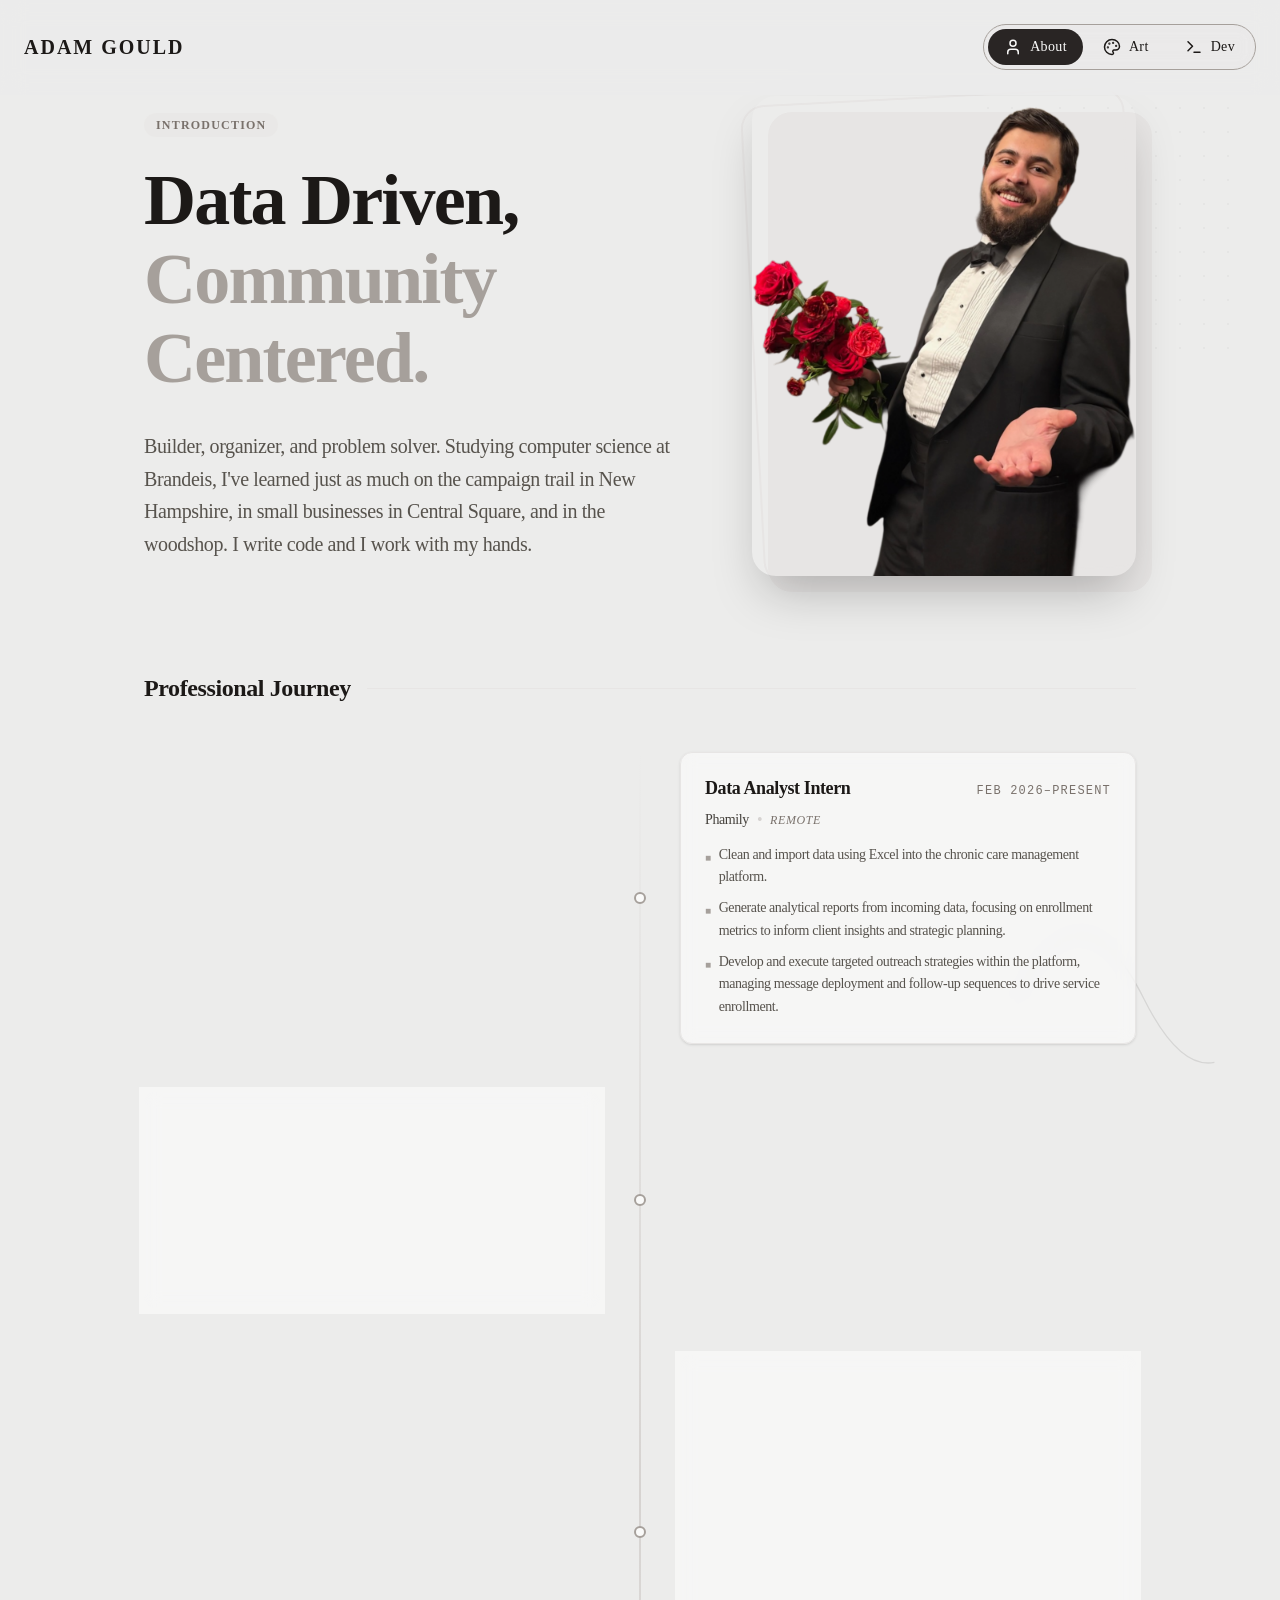
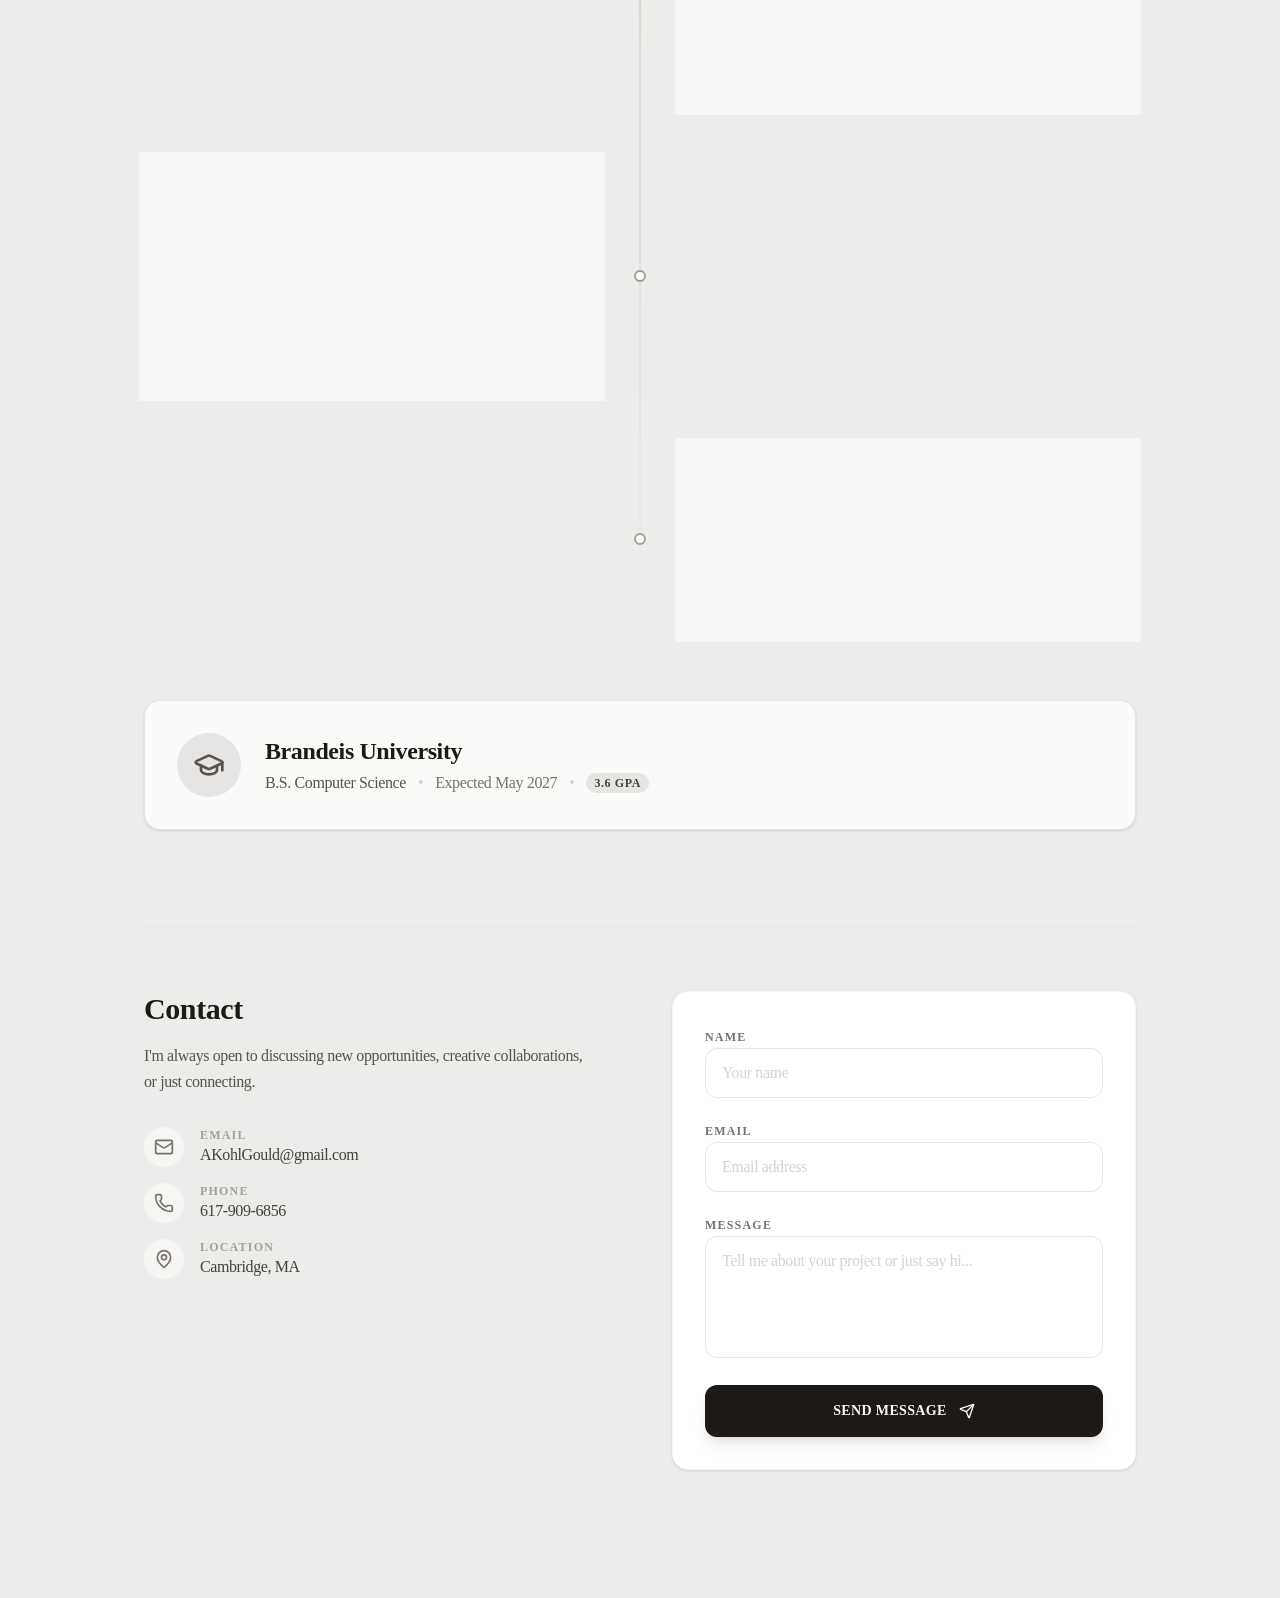
==== commit a07f9a03: "Updates" ====
--- a/index.html
+++ b/index.html
@@ -1,1791 +1,14 @@
-<!DOCTYPE html>
+<!doctype html>
 <html lang="en">
-<head>
-    <meta charset="UTF-8">
-    <meta name="viewport" content="width=device-width, initial-scale=1.0">
-    <meta name="description" content="Adam Gould - Computer Science Student at Brandeis University. Digital Operations, Software Development, and Political Campaign Experience.">
-    <title>Adam Gould - Computer Science Student &amp; Software Developer</title>
-    <link rel="preconnect" href="https://fonts.googleapis.com">
-    <link rel="preconnect" href="https://fonts.gstatic.com" crossorigin>
-    <link href="https://fonts.googleapis.com/css2?family=Inter:wght@300;400;600;700&display=swap" rel="stylesheet">
-    <style>
-:root {
-  /* Primitive Color Tokens */
-  --color-white: rgba(255, 255, 255, 1);
-  --color-black: rgba(0, 0, 0, 1);
-  --color-cream-50: rgba(252, 252, 249, 1);
-  --color-cream-100: rgba(255, 255, 253, 1);
-  --color-gray-200: rgba(245, 245, 245, 1);
-  --color-gray-300: rgba(167, 169, 169, 1);
-  --color-gray-400: rgba(119, 124, 124, 1);
-  --color-slate-500: rgba(98, 108, 113, 1);
-  --color-brown-600: rgba(94, 82, 64, 1);
-  --color-charcoal-700: rgba(31, 33, 33, 1);
-  --color-charcoal-800: rgba(38, 40, 40, 1);
-  --color-slate-900: rgba(19, 52, 59, 1);
-  --color-teal-300: rgba(50, 184, 198, 1);
-  --color-teal-400: rgba(45, 166, 178, 1);
-  --color-teal-500: rgba(33, 128, 141, 1);
-  --color-teal-600: rgba(29, 116, 128, 1);
-  --color-teal-700: rgba(26, 104, 115, 1);
-  --color-teal-800: rgba(41, 150, 161, 1);
-  --color-red-400: rgba(255, 84, 89, 1);
-  --color-red-500: rgba(192, 21, 47, 1);
-  --color-orange-400: rgba(230, 129, 97, 1);
-  --color-orange-500: rgba(168, 75, 47, 1);
-
-  /* RGB versions for opacity control */
-  --color-brown-600-rgb: 94, 82, 64;
-  --color-teal-500-rgb: 33, 128, 141;
-  --color-slate-900-rgb: 19, 52, 59;
-  --color-slate-500-rgb: 98, 108, 113;
-  --color-red-500-rgb: 192, 21, 47;
-  --color-red-400-rgb: 255, 84, 89;
-  --color-orange-500-rgb: 168, 75, 47;
-  --color-orange-400-rgb: 230, 129, 97;
-
-  /* Background color tokens (Light Mode) */
-  --color-bg-1: rgba(59, 130, 246, 0.08);
-  --color-bg-2: rgba(245, 158, 11, 0.08);
-  --color-bg-3: rgba(34, 197, 94, 0.08);
-  --color-bg-4: rgba(239, 68, 68, 0.08);
-  --color-bg-5: rgba(147, 51, 234, 0.08);
-  --color-bg-6: rgba(249, 115, 22, 0.08);
-  --color-bg-7: rgba(236, 72, 153, 0.08);
-  --color-bg-8: rgba(6, 182, 212, 0.08);
-
-  /* Semantic Color Tokens (Light Mode) */
-  --color-background: var(--color-cream-50);
-  --color-surface: var(--color-cream-100);
-  --color-text: var(--color-slate-900);
-  --color-text-secondary: var(--color-slate-500);
-  --color-primary: var(--color-teal-500);
-  --color-primary-hover: var(--color-teal-600);
-  --color-primary-active: var(--color-teal-700);
-  --color-secondary: rgba(var(--color-brown-600-rgb), 0.12);
-  --color-secondary-hover: rgba(var(--color-brown-600-rgb), 0.2);
-  --color-secondary-active: rgba(var(--color-brown-600-rgb), 0.25);
-  --color-border: rgba(var(--color-brown-600-rgb), 0.2);
-  --color-btn-primary-text: var(--color-cream-50);
-  --color-card-border: rgba(var(--color-brown-600-rgb), 0.12);
-  --color-card-border-inner: rgba(var(--color-brown-600-rgb), 0.12);
-  --color-error: var(--color-red-500);
-  --color-success: var(--color-teal-500);
-  --color-warning: var(--color-orange-500);
-  --color-info: var(--color-slate-500);
-  --color-focus-ring: rgba(var(--color-teal-500-rgb), 0.4);
-  --color-select-caret: rgba(var(--color-slate-900-rgb), 0.8);
-
-  /* Custom colors for portfolio */
-  --primary-dark: #1a1f36;
-  --primary-blue: #3b82f6;
-  --light-blue: #60a5fa;
-  --light-gray: #f3f4f6;
-  --medium-gray: #9ca3af;
-  --text-dark: #1f2937;
-
-  /* Typography */
-  --font-family-base: "Inter", -apple-system, BlinkMacSystemFont, "Segoe UI", Roboto, sans-serif;
-  --font-size-xs: 11px;
-  --font-size-sm: 12px;
-  --font-size-base: 14px;
-  --font-size-md: 16px;
-  --font-size-lg: 18px;
-  --font-size-xl: 20px;
-  --font-size-2xl: 24px;
-  --font-size-3xl: 30px;
-  --font-size-4xl: 48px;
-  --font-size-5xl: 60px;
-  --font-weight-light: 300;
-  --font-weight-normal: 400;
-  --font-weight-semibold: 600;
-  --font-weight-bold: 700;
-  --line-height-tight: 1.2;
-  --line-height-normal: 1.5;
-  --letter-spacing-tight: -0.01em;
-
-  /* Spacing */
-  --space-4: 4px;
-  --space-8: 8px;
-  --space-12: 12px;
-  --space-16: 16px;
-  --space-20: 20px;
-  --space-24: 24px;
-  --space-32: 32px;
-  --space-48: 48px;
-  --space-64: 64px;
-  --space-80: 80px;
-  --space-120: 120px;
-
-  /* Border Radius */
-  --radius-sm: 6px;
-  --radius-base: 8px;
-  --radius-md: 10px;
-  --radius-lg: 12px;
-  --radius-xl: 16px;
-  --radius-full: 9999px;
-
-  /* Shadows */
-  --shadow-sm: 0 1px 3px rgba(0, 0, 0, 0.04), 0 1px 2px rgba(0, 0, 0, 0.02);
-  --shadow-md: 0 4px 6px -1px rgba(0, 0, 0, 0.04), 0 2px 4px -1px rgba(0, 0, 0, 0.02);
-  --shadow-lg: 0 10px 15px -3px rgba(0, 0, 0, 0.1), 0 4px 6px -2px rgba(0, 0, 0, 0.05);
-  --shadow-xl: 0 20px 25px -5px rgba(0, 0, 0, 0.1), 0 10px 10px -5px rgba(0, 0, 0, 0.04);
-
-  /* Animation */
-  --duration-fast: 150ms;
-  --duration-normal: 250ms;
-  --duration-slow: 500ms;
-  --ease-standard: cubic-bezier(0.16, 1, 0.3, 1);
-}
-
-@media (prefers-color-scheme: dark) {
-  :root {
-    --color-gray-400-rgb: 119, 124, 124;
-    --color-teal-300-rgb: 50, 184, 198;
-    --color-gray-300-rgb: 167, 169, 169;
-    --color-gray-200-rgb: 245, 245, 245;
-    --color-background: var(--color-charcoal-700);
-    --color-surface: var(--color-charcoal-800);
-    --color-text: var(--color-gray-200);
-    --color-text-secondary: rgba(var(--color-gray-300-rgb), 0.7);
-    --color-primary: var(--color-teal-300);
-    --color-primary-hover: var(--color-teal-400);
-    --color-primary-active: var(--color-teal-800);
-    --color-secondary: rgba(var(--color-gray-400-rgb), 0.15);
-    --color-secondary-hover: rgba(var(--color-gray-400-rgb), 0.25);
-    --color-secondary-active: rgba(var(--color-gray-400-rgb), 0.3);
-    --color-border: rgba(var(--color-gray-400-rgb), 0.3);
-    --color-card-border: rgba(var(--color-gray-400-rgb), 0.2);
-    --color-card-border-inner: rgba(var(--color-gray-400-rgb), 0.15);
-    --color-btn-primary-text: var(--color-slate-900);
-  }
-}
-
-* {
-  margin: 0;
-  padding: 0;
-  box-sizing: border-box;
-}
-
-html {
-  scroll-behavior: smooth;
-  font-size: 16px;
-}
-
-body {
-  font-family: var(--font-family-base);
-  background-color: var(--color-background);
-  color: var(--color-text);
-  line-height: var(--line-height-normal);
-  overflow-x: hidden;
-  -webkit-font-smoothing: antialiased;
-}
-
-/* Navigation */
-.nav {
-  position: fixed;
-  top: 0;
-  left: 0;
-  right: 0;
-  z-index: 1000;
-  transition: all var(--duration-normal) var(--ease-standard);
-  padding: var(--space-20) 0;
-}
-
-.nav.scrolled {
-  background: rgba(255, 255, 255, 0.95);
-  backdrop-filter: blur(10px);
-  box-shadow: var(--shadow-sm);
-  padding: var(--space-16) 0;
-}
-
-@media (prefers-color-scheme: dark) {
-  .nav.scrolled {
-    background: rgba(31, 33, 33, 0.95);
-  }
-}
-
-.nav-container {
-  max-width: 1200px;
-  margin: 0 auto;
-  padding: 0 var(--space-32);
-  display: flex;
-  justify-content: space-between;
-  align-items: center;
-}
-
-.nav-logo {
-  font-size: var(--font-size-xl);
-  font-weight: var(--font-weight-bold);
-  color: var(--color-text);
-  text-decoration: none;
-  letter-spacing: var(--letter-spacing-tight);
-}
-
-.nav-menu {
-  display: flex;
-  gap: var(--space-32);
-  list-style: none;
-  align-items: center;
-}
-
-.nav-link {
-  color: var(--color-text-secondary);
-  text-decoration: none;
-  font-size: var(--font-size-base);
-  font-weight: var(--font-weight-normal);
-  transition: color var(--duration-fast) var(--ease-standard);
-  position: relative;
-}
-
-.nav-link:hover,
-.nav-link.active {
-  color: var(--color-primary);
-}
-
-.nav-link.active::after {
-  content: '';
-  position: absolute;
-  bottom: -4px;
-  left: 0;
-  right: 0;
-  height: 2px;
-  background: var(--color-primary);
-}
-
-.hamburger {
-  display: none;
-  flex-direction: column;
-  gap: 6px;
-  background: none;
-  border: none;
-  cursor: pointer;
-  padding: var(--space-8);
-}
-
-.hamburger span {
-  display: block;
-  width: 25px;
-  height: 2px;
-  background: var(--color-text);
-  transition: all var(--duration-normal) var(--ease-standard);
-}
-
-.hamburger.active span:nth-child(1) {
-  transform: rotate(45deg) translate(8px, 8px);
-}
-
-.hamburger.active span:nth-child(2) {
-  opacity: 0;
-}
-
-.hamburger.active span:nth-child(3) {
-  transform: rotate(-45deg) translate(7px, -7px);
-}
-
-/* Hero Section */
-.hero {
-  min-height: 100vh;
-  display: flex;
-  align-items: center;
-  justify-content: center;
-  position: relative;
-  background: linear-gradient(135deg, var(--primary-dark) 0%, #2d3555 100%);
-  color: var(--color-white);
-  overflow: hidden;
-  padding: var(--space-32);
-}
-
-.hero::before {
-  content: '';
-  position: absolute;
-  top: 0;
-  left: 0;
-  right: 0;
-  bottom: 0;
-  background-image: radial-gradient(circle at 20% 50%, rgba(59, 130, 246, 0.1) 0%, transparent 50%),
-                    radial-gradient(circle at 80% 80%, rgba(96, 165, 250, 0.1) 0%, transparent 50%);
-  pointer-events: none;
-}
-
-.hero-content {
-  text-align: center;
-  max-width: 900px;
-  position: relative;
-  z-index: 1;
-  animation: fadeInUp 1s var(--ease-standard);
-}
-
-.hero-name {
-  font-size: clamp(48px, 8vw, 80px);
-  font-weight: var(--font-weight-bold);
-  margin-bottom: var(--space-16);
-  letter-spacing: -0.02em;
-  line-height: var(--line-height-tight);
-}
-
-.hero-tagline {
-  font-size: clamp(18px, 3vw, 24px);
-  color: var(--light-blue);
-  margin-bottom: var(--space-32);
-  font-weight: var(--font-weight-normal);
-}
-
-.hero-description {
-  font-size: var(--font-size-lg);
-  line-height: 1.6;
-  color: rgba(255, 255, 255, 0.9);
-  margin-bottom: var(--space-32);
-  max-width: 700px;
-  margin-left: auto;
-  margin-right: auto;
-}
-
-.hero-location {
-  display: flex;
-  align-items: center;
-  justify-content: center;
-  gap: var(--space-8);
-  margin-bottom: var(--space-48);
-  font-size: var(--font-size-base);
-  color: rgba(255, 255, 255, 0.8);
-}
-
-.hero-buttons {
-  display: flex;
-  gap: var(--space-16);
-  justify-content: center;
-  flex-wrap: wrap;
-}
-
-.btn {
-  padding: var(--space-16) var(--space-32);
-  border-radius: var(--radius-lg);
-  font-size: var(--font-size-base);
-  font-weight: var(--font-weight-semibold);
-  text-decoration: none;
-  transition: all var(--duration-normal) var(--ease-standard);
-  cursor: pointer;
-  border: 2px solid transparent;
-  display: inline-block;
-}
-
-.btn-primary {
-  background: var(--primary-blue);
-  color: white;
-}
-
-.btn-primary:hover {
-  background: var(--light-blue);
-  transform: translateY(-2px);
-  box-shadow: 0 10px 25px rgba(59, 130, 246, 0.3);
-}
-
-.btn-outline {
-  background: transparent;
-  border: 2px solid white;
-  color: white;
-}
-
-.btn-outline:hover {
-  background: white;
-  color: var(--primary-dark);
-  transform: translateY(-2px);
-}
-
-.scroll-indicator {
-  position: absolute;
-  bottom: var(--space-48);
-  left: 50%;
-  transform: translateX(-50%);
-  animation: bounce 2s infinite;
-  cursor: pointer;
-}
-
-.scroll-indicator svg {
-  width: 24px;
-  height: 24px;
-  stroke: white;
-  opacity: 0.7;
-}
-
-/* Sections */
-.section {
-  padding: var(--space-120) var(--space-32);
-  max-width: 1200px;
-  margin: 0 auto;
-}
-
-.section-title {
-  font-size: clamp(32px, 5vw, 48px);
-  font-weight: var(--font-weight-bold);
-  margin-bottom: var(--space-16);
-  text-align: center;
-  letter-spacing: var(--letter-spacing-tight);
-}
-
-.section-subtitle {
-  font-size: var(--font-size-lg);
-  color: var(--color-text-secondary);
-  text-align: center;
-  margin-bottom: var(--space-64);
-  max-width: 600px;
-  margin-left: auto;
-  margin-right: auto;
-}
-
-/* About Section */
-.about-container {
-  display: grid;
-  grid-template-columns: 1fr 2fr;
-  gap: var(--space-64);
-  align-items: center;
-}
-
-.about-image {
-  width: 100%;
-  aspect-ratio: 1;
-  border-radius: var(--radius-xl);
-  background: var(--color-bg-1);
-  display: flex;
-  align-items: center;
-  justify-content: center;
-  font-size: 80px;
-  color: var(--color-primary);
-  box-shadow: var(--shadow-xl);
-}
-
-.about-content h3 {
-  font-size: var(--font-size-2xl);
-  margin-bottom: var(--space-16);
-  color: var(--color-text);
-}
-
-.about-content p {
-  font-size: var(--font-size-md);
-  line-height: 1.7;
-  color: var(--color-text-secondary);
-  margin-bottom: var(--space-24);
-}
-
-.about-highlights {
-  display: grid;
-  grid-template-columns: repeat(2, 1fr);
-  gap: var(--space-16);
-  margin-top: var(--space-32);
-}
-
-.highlight-item {
-  display: flex;
-  align-items: flex-start;
-  gap: var(--space-12);
-}
-
-.highlight-icon {
-  width: 24px;
-  height: 24px;
-  color: var(--color-primary);
-  flex-shrink: 0;
-}
-
-.highlight-text {
-  font-size: var(--font-size-base);
-  color: var(--color-text-secondary);
-}
-
-/* Experience Section */
-.experience-grid {
-  display: grid;
-  gap: var(--space-32);
-}
-
-.experience-card {
-  background: var(--color-surface);
-  border-radius: var(--radius-lg);
-  padding: var(--space-32);
-  border: 1px solid var(--color-card-border);
-  transition: all var(--duration-normal) var(--ease-standard);
-  position: relative;
-}
-
-.experience-card::before {
-  content: '';
-  position: absolute;
-  left: 0;
-  top: 0;
-  bottom: 0;
-  width: 4px;
-  background: var(--color-primary);
-  border-radius: var(--radius-lg) 0 0 var(--radius-lg);
-}
-
-.experience-card:hover {
-  box-shadow: var(--shadow-lg);
-  transform: translateY(-4px);
-}
-
-.experience-header {
-  display: flex;
-  justify-content: space-between;
-  align-items: flex-start;
-  margin-bottom: var(--space-24);
-  flex-wrap: wrap;
-  gap: var(--space-16);
-}
-
-.experience-title {
-  flex: 1;
-  min-width: 250px;
-}
-
-.experience-title h3 {
-  font-size: var(--font-size-xl);
-  margin-bottom: var(--space-8);
-  color: var(--color-text);
-}
-
-.experience-title .organization {
-  font-size: var(--font-size-md);
-  color: var(--color-primary);
-  font-weight: var(--font-weight-semibold);
-}
-
-.experience-meta {
-  text-align: right;
-}
-
-.experience-dates {
-  font-size: var(--font-size-base);
-  color: var(--color-text-secondary);
-  margin-bottom: var(--space-4);
-}
-
-.experience-location {
-  font-size: var(--font-size-sm);
-  color: var(--color-text-secondary);
-  display: flex;
-  align-items: center;
-  gap: var(--space-4);
-  justify-content: flex-end;
-}
-
-.experience-highlights {
-  list-style: none;
-}
-
-.experience-highlights li {
-  padding-left: var(--space-32);
-  margin-bottom: var(--space-12);
-  position: relative;
-  color: var(--color-text-secondary);
-  line-height: 1.6;
-}
-
-.experience-highlights li::before {
-  content: '✓';
-  position: absolute;
-  left: 0;
-  color: var(--color-primary);
-  font-weight: var(--font-weight-bold);
-}
-
-/* Skills Section */
-.skills-container {
-  display: grid;
-  gap: var(--space-48);
-}
-
-.skills-category {
-  background: var(--color-surface);
-  border-radius: var(--radius-lg);
-  padding: var(--space-32);
-  border: 1px solid var(--color-card-border);
-}
-
-.skills-category h3 {
-  font-size: var(--font-size-xl);
-  margin-bottom: var(--space-32);
-  color: var(--color-text);
-  display: flex;
-  align-items: center;
-  gap: var(--space-12);
-}
-
-.category-icon {
-  width: 28px;
-  height: 28px;
-  color: var(--color-primary);
-}
-
-.skills-grid {
-  display: grid;
-  grid-template-columns: repeat(auto-fit, minmax(280px, 1fr));
-  gap: var(--space-24);
-}
-
-.skill-item {
-  display: flex;
-  flex-direction: column;
-  gap: var(--space-12);
-}
-
-.skill-header {
-  display: flex;
-  justify-content: space-between;
-  align-items: center;
-}
-
-.skill-name {
-  font-size: var(--font-size-base);
-  font-weight: var(--font-weight-semibold);
-  color: var(--color-text);
-}
-
-.skill-level {
-  font-size: var(--font-size-sm);
-  color: var(--color-text-secondary);
-}
-
-.skill-bar {
-  height: 8px;
-  background: var(--color-secondary);
-  border-radius: var(--radius-full);
-  overflow: hidden;
-}
-
-.skill-bar-fill {
-  height: 100%;
-  background: linear-gradient(90deg, var(--color-primary), var(--light-blue));
-  border-radius: var(--radius-full);
-  transition: width 1s var(--ease-standard);
-}
-
-/* Education Section */
-.education-card {
-  background: var(--color-surface);
-  border-radius: var(--radius-lg);
-  padding: var(--space-48);
-  border: 1px solid var(--color-card-border);
-  box-shadow: var(--shadow-md);
-}
-
-.education-header {
-  display: flex;
-  align-items: center;
-  gap: var(--space-24);
-  margin-bottom: var(--space-32);
-  flex-wrap: wrap;
-}
-
-.education-logo {
-  width: 80px;
-  height: 80px;
-  background: var(--color-bg-1);
-  border-radius: var(--radius-lg);
-  display: flex;
-  align-items: center;
-  justify-content: center;
-  font-size: 32px;
-  color: var(--color-primary);
-  font-weight: var(--font-weight-bold);
-}
-
-.education-title h3 {
-  font-size: var(--font-size-2xl);
-  margin-bottom: var(--space-8);
-  color: var(--color-text);
-}
-
-.education-degree {
-  font-size: var(--font-size-lg);
-  color: var(--color-primary);
-  font-weight: var(--font-weight-semibold);
-}
-
-.education-meta {
-  display: flex;
-  gap: var(--space-32);
-  margin-bottom: var(--space-32);
-  flex-wrap: wrap;
-}
-
-.education-meta-item {
-  display: flex;
-  align-items: center;
-  gap: var(--space-8);
-  color: var(--color-text-secondary);
-}
-
-.education-meta-item svg {
-  width: 20px;
-  height: 20px;
-  color: var(--color-primary);
-}
-
-.education-details {
-  display: grid;
-  grid-template-columns: repeat(auto-fit, minmax(250px, 1fr));
-  gap: var(--space-32);
-}
-
-.education-section h4 {
-  font-size: var(--font-size-md);
-  margin-bottom: var(--space-16);
-  color: var(--color-text);
-  font-weight: var(--font-weight-semibold);
-}
-
-.education-section ul {
-  list-style: none;
-}
-
-.education-section li {
-  padding-left: var(--space-24);
-  margin-bottom: var(--space-12);
-  position: relative;
-  color: var(--color-text-secondary);
-  line-height: 1.6;
-}
-
-.education-section li::before {
-  content: '•';
-  position: absolute;
-  left: 0;
-  color: var(--color-primary);
-  font-weight: var(--font-weight-bold);
-  font-size: 20px;
-}
-
-/* Contact Section */
-.contact-container {
-  display: grid;
-  grid-template-columns: 1fr 1fr;
-  gap: var(--space-64);
-}
-
-.contact-info h3 {
-  font-size: var(--font-size-2xl);
-  margin-bottom: var(--space-24);
-  color: var(--color-text);
-}
-
-.contact-info p {
-  color: var(--color-text-secondary);
-  margin-bottom: var(--space-32);
-  line-height: 1.6;
-}
-
-.contact-details {
-  display: flex;
-  flex-direction: column;
-  gap: var(--space-20);
-}
-
-.contact-item {
-  display: flex;
-  align-items: center;
-  gap: var(--space-16);
-}
-
-.contact-icon {
-  width: 48px;
-  height: 48px;
-  background: var(--color-bg-1);
-  border-radius: var(--radius-base);
-  display: flex;
-  align-items: center;
-  justify-content: center;
-  color: var(--color-primary);
-  flex-shrink: 0;
-}
-
-.contact-icon svg {
-  width: 24px;
-  height: 24px;
-}
-
-.contact-text {
-  flex: 1;
-}
-
-.contact-label {
-  font-size: var(--font-size-sm);
-  color: var(--color-text-secondary);
-  margin-bottom: var(--space-4);
-}
-
-.contact-value {
-  font-size: var(--font-size-base);
-  color: var(--color-text);
-  font-weight: var(--font-weight-medium);
-}
-
-.contact-value a {
-  color: var(--color-text);
-  text-decoration: none;
-  transition: color var(--duration-fast) var(--ease-standard);
-}
-
-.contact-value a:hover {
-  color: var(--color-primary);
-}
-
-.contact-form {
-  background: var(--color-surface);
-  border-radius: var(--radius-lg);
-  padding: var(--space-32);
-  border: 1px solid var(--color-card-border);
-}
-
-.form-group {
-  margin-bottom: var(--space-24);
-}
-
-.form-label {
-  display: block;
-  font-size: var(--font-size-sm);
-  font-weight: var(--font-weight-semibold);
-  margin-bottom: var(--space-8);
-  color: var(--color-text);
-}
-
-.form-input,
-.form-textarea {
-  width: 100%;
-  padding: var(--space-12) var(--space-16);
-  border: 1px solid var(--color-border);
-  border-radius: var(--radius-base);
-  font-family: var(--font-family-base);
-  font-size: var(--font-size-base);
-  color: var(--color-text);
-  background: var(--color-background);
-  transition: border-color var(--duration-fast) var(--ease-standard);
-}
-
-.form-input:focus,
-.form-textarea:focus {
-  outline: none;
-  border-color: var(--color-primary);
-}
-
-.form-textarea {
-  resize: vertical;
-  min-height: 120px;
-}
-
-.form-error {
-  font-size: var(--font-size-sm);
-  color: var(--color-error);
-  margin-top: var(--space-8);
-}
-
-.form-success {
-  padding: var(--space-16);
-  background: var(--color-bg-3);
-  border: 1px solid rgba(34, 197, 94, 0.3);
-  border-radius: var(--radius-base);
-  color: var(--color-text);
-  margin-bottom: var(--space-16);
-  text-align: center;
-}
-
-.btn-submit {
-  width: 100%;
-  padding: var(--space-16);
-  background: var(--color-primary);
-  color: var(--color-btn-primary-text);
-  border: none;
-  border-radius: var(--radius-base);
-  font-size: var(--font-size-base);
-  font-weight: var(--font-weight-semibold);
-  cursor: pointer;
-  transition: all var(--duration-normal) var(--ease-standard);
-}
-
-.btn-submit:hover:not(:disabled) {
-  background: var(--color-primary-hover);
-  transform: translateY(-2px);
-  box-shadow: var(--shadow-lg);
-}
-
-.btn-submit:disabled {
-  opacity: 0.6;
-  cursor: not-allowed;
-}
-
-/* Footer */
-.footer {
-  background: var(--primary-dark);
-  color: white;
-  padding: var(--space-64) var(--space-32) var(--space-32);
-  text-align: center;
-}
-
-.footer-content {
-  max-width: 1200px;
-  margin: 0 auto;
-}
-
-.footer-links {
-  display: flex;
-  justify-content: center;
-  gap: var(--space-32);
-  margin-bottom: var(--space-32);
-  flex-wrap: wrap;
-}
-
-.footer-link {
-  color: rgba(255, 255, 255, 0.7);
-  text-decoration: none;
-  font-size: var(--font-size-base);
-  transition: color var(--duration-fast) var(--ease-standard);
-}
-
-.footer-link:hover {
-  color: white;
-}
-
-.footer-copyright {
-  color: rgba(255, 255, 255, 0.5);
-  font-size: var(--font-size-sm);
-}
-
-.back-to-top {
-  position: fixed;
-  bottom: var(--space-32);
-  right: var(--space-32);
-  width: 50px;
-  height: 50px;
-  background: var(--color-primary);
-  color: white;
-  border: none;
-  border-radius: var(--radius-full);
-  cursor: pointer;
-  display: flex;
-  align-items: center;
-  justify-content: center;
-  opacity: 0;
-  visibility: hidden;
-  transition: all var(--duration-normal) var(--ease-standard);
-  box-shadow: var(--shadow-lg);
-  z-index: 999;
-}
-
-.back-to-top.visible {
-  opacity: 1;
-  visibility: visible;
-}
-
-.back-to-top:hover {
-  background: var(--color-primary-hover);
-  transform: translateY(-4px);
-}
-
-.back-to-top svg {
-  width: 24px;
-  height: 24px;
-}
-
-/* Animations */
-@keyframes fadeInUp {
-  from {
-    opacity: 0;
-    transform: translateY(30px);
-  }
-  to {
-    opacity: 1;
-    transform: translateY(0);
-  }
-}
-
-@keyframes bounce {
-  0%, 20%, 50%, 80%, 100% {
-    transform: translateX(-50%) translateY(0);
-  }
-  40% {
-    transform: translateX(-50%) translateY(-10px);
-  }
-  60% {
-    transform: translateX(-50%) translateY(-5px);
-  }
-}
-
-.fade-in {
-  opacity: 0;
-  animation: fadeInUp 0.8s var(--ease-standard) forwards;
-}
-
-/* Responsive Design */
-@media (max-width: 968px) {
-  .nav-menu {
-    position: fixed;
-    top: 0;
-    right: -100%;
-    width: 300px;
-    height: 100vh;
-    background: var(--color-surface);
-    flex-direction: column;
-    padding: var(--space-120) var(--space-32);
-    box-shadow: var(--shadow-xl);
-    transition: right var(--duration-normal) var(--ease-standard);
-    align-items: flex-start;
-  }
-
-  .nav-menu.active {
-    right: 0;
-  }
-
-  .hamburger {
-    display: flex;
-  }
-
-  .about-container {
-    grid-template-columns: 1fr;
-    gap: var(--space-32);
-  }
-
-  .about-image {
-    max-width: 300px;
-    margin: 0 auto;
-  }
-
-  .about-highlights {
-    grid-template-columns: 1fr;
-  }
-
-  .contact-container {
-    grid-template-columns: 1fr;
-  }
-
-  .experience-header {
-    flex-direction: column;
-  }
-
-  .experience-meta {
-    text-align: left;
-  }
-
-  .experience-location {
-    justify-content: flex-start;
-  }
-}
-
-@media (max-width: 640px) {
-  .section {
-    padding: var(--space-64) var(--space-20);
-  }
-
-  .nav-container {
-    padding: 0 var(--space-20);
-  }
-
-  .hero {
-    padding: var(--space-20);
-  }
-
-  .hero-buttons {
-    flex-direction: column;
-    width: 100%;
-  }
-
-  .btn {
-    width: 100%;
-    text-align: center;
-  }
-
-  .skills-grid {
-    grid-template-columns: 1fr;
-  }
-
-  .education-details {
-    grid-template-columns: 1fr;
-  }
-
-  .back-to-top {
-    bottom: var(--space-20);
-    right: var(--space-20);
-  }
-}
-    </style>
-</head>
-<body>
-    <!-- Navigation -->
-    <nav class="nav" id="nav">
-        <div class="nav-container">
-            <a href="#home" class="nav-logo">AG</a>
-            <ul class="nav-menu" id="navMenu">
-                <li><a href="#about" class="nav-link">About</a></li>
-                <li><a href="#experience" class="nav-link">Experience</a></li>
-                <li><a href="#skills" class="nav-link">Skills</a></li>
-                <li><a href="#education" class="nav-link">Education</a></li>
-                <li><a href="#contact" class="nav-link">Contact</a></li>
-            </ul>
-            <button class="hamburger" id="hamburger" aria-label="Toggle menu">
-                <span></span>
-                <span></span>
-                <span></span>
-            </button>
-        </div>
-    </nav>
-
-    <!-- Hero Section -->
-    <section class="hero" id="home">
-        <div class="hero-content">
-            <h1 class="hero-name">Adam Gould</h1>
-            <p class="hero-tagline">Computer Science Student | Digital Operations | Software Developer</p>
-            <p class="hero-description">
-                Bridging technology and impact through software development, digital operations, and community engagement.
-            </p>
-            <div class="hero-location">
-                <svg xmlns="http://www.w3.org/2000/svg" width="20" height="20" viewBox="0 0 24 24" fill="none" stroke="currentColor" stroke-width="2" stroke-linecap="round" stroke-linejoin="round">
-                    <path d="M21 10c0 7-9 13-9 13s-9-6-9-13a9 9 0 0 1 18 0z"></path>
-                    <circle cx="12" cy="10" r="3"></circle>
-                </svg>
-                <span>Cambridge, MA &amp; New York, NY</span>
-            </div>
-            <div class="hero-buttons">
-                <a href="#experience" class="btn btn-primary">View My Work</a>
-                <a href="#contact" class="btn btn-outline">Contact Me</a>
-            </div>
-        </div>
-        <div class="scroll-indicator" id="scrollIndicator">
-            <svg xmlns="http://www.w3.org/2000/svg" width="24" height="24" viewBox="0 0 24 24" fill="none" stroke="currentColor" stroke-width="2" stroke-linecap="round" stroke-linejoin="round">
-                <polyline points="6 9 12 15 18 9"></polyline>
-            </svg>
-        </div>
-    </section>
-
-    <!-- About Section -->
-    <section class="section" id="about">
-        <h2 class="section-title">About Me</h2>
-        <p class="section-subtitle">A blend of technical expertise and diverse professional experience</p>
-        <div class="about-container">
-            <div class="about-image">
-                👤
-            </div>
-            <div class="about-content">
-                <h3>Hello! I'm Adam.</h3>
-                <p>
-                    I'm a Computer Science student at Brandeis University with a passion for technology, digital operations, and creating meaningful impact through software. My diverse background spans web development, political operations, and software systems management. I bring a unique blend of technical expertise and interpersonal skills, having worked on everything from redesigning organizational websites to coordinating high-stakes political events.
-                </p>
-                <p>
-                    As Vice President of the Brandeis Orthodox Organization, I balance my technical pursuits with community leadership and engagement. I'm driven by the intersection of technology and real-world impact, constantly seeking opportunities to leverage my skills in meaningful ways.
-                </p>
-                <div class="about-highlights">
-                    <div class="highlight-item">
-                        <svg class="highlight-icon" xmlns="http://www.w3.org/2000/svg" width="24" height="24" viewBox="0 0 24 24" fill="none" stroke="currentColor" stroke-width="2" stroke-linecap="round" stroke-linejoin="round">
-                            <rect x="2" y="3" width="20" height="14" rx="2" ry="2"></rect>
-                            <line x1="8" y1="21" x2="16" y2="21"></line>
-                            <line x1="12" y1="17" x2="12" y2="21"></line>
-                        </svg>
-                        <span class="highlight-text">Software Development &amp; Web Design</span>
-                    </div>
-                    <div class="highlight-item">
-                        <svg class="highlight-icon" xmlns="http://www.w3.org/2000/svg" width="24" height="24" viewBox="0 0 24 24" fill="none" stroke="currentColor" stroke-width="2" stroke-linecap="round" stroke-linejoin="round">
-                            <path d="M17 21v-2a4 4 0 0 0-4-4H5a4 4 0 0 0-4 4v2"></path>
-                            <circle cx="9" cy="7" r="4"></circle>
-                            <path d="M23 21v-2a4 4 0 0 0-3-3.87"></path>
-                            <path d="M16 3.13a4 4 0 0 1 0 7.75"></path>
-                        </svg>
-                        <span class="highlight-text">Political Operations &amp; Event Coordination</span>
-                    </div>
-                    <div class="highlight-item">
-                        <svg class="highlight-icon" xmlns="http://www.w3.org/2000/svg" width="24" height="24" viewBox="0 0 24 24" fill="none" stroke="currentColor" stroke-width="2" stroke-linecap="round" stroke-linejoin="round">
-                            <path d="M12 2L2 7l10 5 10-5-10-5z"></path>
-                            <path d="M2 17l10 5 10-5"></path>
-                            <path d="M2 12l10 5 10-5"></path>
-                        </svg>
-                        <span class="highlight-text">GPA: 3.612 at Brandeis University</span>
-                    </div>
-                    <div class="highlight-item">
-                        <svg class="highlight-icon" xmlns="http://www.w3.org/2000/svg" width="24" height="24" viewBox="0 0 24 24" fill="none" stroke="currentColor" stroke-width="2" stroke-linecap="round" stroke-linejoin="round">
-                            <circle cx="12" cy="12" r="10"></circle>
-                            <path d="M12 6v6l4 2"></path>
-                        </svg>
-                        <span class="highlight-text">VP of Brandeis Orthodox Organization</span>
-                    </div>
-                </div>
-            </div>
-        </div>
-    </section>
-
-    <!-- Experience Section -->
-    <section class="section" id="experience">
-        <h2 class="section-title">Experience</h2>
-        <p class="section-subtitle">My professional journey across technology, politics, and digital operations</p>
-        <div class="experience-grid">
-            <div class="experience-card">
-                <div class="experience-header">
-                    <div class="experience-title">
-                        <h3>Digital Operations Intern</h3>
-                        <p class="organization">Princeton Institute for Hasidic Thought</p>
-                    </div>
-                    <div class="experience-meta">
-                        <p class="experience-dates">May 2025 – September 2025</p>
-                        <p class="experience-location">
-                            <svg xmlns="http://www.w3.org/2000/svg" width="14" height="14" viewBox="0 0 24 24" fill="none" stroke="currentColor" stroke-width="2" stroke-linecap="round" stroke-linejoin="round">
-                                <path d="M21 10c0 7-9 13-9 13s-9-6-9-13a9 9 0 0 1 18 0z"></path>
-                                <circle cx="12" cy="10" r="3"></circle>
-                            </svg>
-                            Princeton, NJ
-                        </p>
-                    </div>
-                </div>
-                <ul class="experience-highlights">
-                    <li>Redesigned and deployed the organization's website, improving usability and visual design</li>
-                    <li>Contributed to digital brand identity development by providing design and technical input</li>
-                    <li>Coordinated logistics and provided on-site support for an intensive retreat</li>
-                </ul>
-            </div>
-
-            <div class="experience-card">
-                <div class="experience-header">
-                    <div class="experience-title">
-                        <h3>Political Assistant</h3>
-                        <p class="organization">Harris for President - New Hampshire Democratic Coordinated Campaign</p>
-                    </div>
-                    <div class="experience-meta">
-                        <p class="experience-dates">May 2024 – November 2024</p>
-                        <p class="experience-location">
-                            <svg xmlns="http://www.w3.org/2000/svg" width="14" height="14" viewBox="0 0 24 24" fill="none" stroke="currentColor" stroke-width="2" stroke-linecap="round" stroke-linejoin="round">
-                                <path d="M21 10c0 7-9 13-9 13s-9-6-9-13a9 9 0 0 1 18 0z"></path>
-                                <circle cx="12" cy="10" r="3"></circle>
-                            </svg>
-                            Manchester, NH
-                        </p>
-                    </div>
-                </div>
-                <ul class="experience-highlights">
-                    <li>Drafted memos for President Biden, V.P. Harris, senators, &amp; other key surrogates</li>
-                    <li>Planned and coordinated events, led on-site teams</li>
-                    <li>Cultivated relationships with hundreds of elected officials &amp; key party activists</li>
-                </ul>
-            </div>
-
-            <div class="experience-card">
-                <div class="experience-header">
-                    <div class="experience-title">
-                        <h3>Special Projects Coordinator</h3>
-                        <p class="organization">Central Square Business Improvement District</p>
-                    </div>
-                    <div class="experience-meta">
-                        <p class="experience-dates">March 2023 – August 2023</p>
-                        <p class="experience-location">
-                            <svg xmlns="http://www.w3.org/2000/svg" width="14" height="14" viewBox="0 0 24 24" fill="none" stroke="currentColor" stroke-width="2" stroke-linecap="round" stroke-linejoin="round">
-                                <path d="M21 10c0 7-9 13-9 13s-9-6-9-13a9 9 0 0 1 18 0z"></path>
-                                <circle cx="12" cy="10" r="3"></circle>
-                            </svg>
-                            Cambridge, MA
-                        </p>
-                    </div>
-                </div>
-                <ul class="experience-highlights">
-                    <li>Managed and optimized office technology systems and digital workflows</li>
-                    <li>Developed relationships with local small businesses as community liaison</li>
-                    <li>Provided on-site technical support for events</li>
-                </ul>
-            </div>
-
-            <div class="experience-card">
-                <div class="experience-header">
-                    <div class="experience-title">
-                        <h3>Software Operations Associate</h3>
-                        <p class="organization">March On</p>
-                    </div>
-                    <div class="experience-meta">
-                        <p class="experience-dates">June 2021 – September 2021</p>
-                        <p class="experience-location">
-                            <svg xmlns="http://www.w3.org/2000/svg" width="14" height="14" viewBox="0 0 24 24" fill="none" stroke="currentColor" stroke-width="2" stroke-linecap="round" stroke-linejoin="round">
-                                <path d="M21 10c0 7-9 13-9 13s-9-6-9-13a9 9 0 0 1 18 0z"></path>
-                                <circle cx="12" cy="10" r="3"></circle>
-                            </svg>
-                            Remote
-                        </p>
-                    </div>
-                </div>
-                <ul class="experience-highlights">
-                    <li>Evaluated and recommended software to improve operational efficiency</li>
-                    <li>Managed data systems, ensuring accuracy and accessibility</li>
-                    <li>Streamlined workflows through cloud-based productivity tools</li>
-                </ul>
-            </div>
-        </div>
-    </section>
-
-    <!-- Skills Section -->
-    <section class="section" id="skills">
-        <h2 class="section-title">Skills</h2>
-        <p class="section-subtitle">Technical proficiency and professional capabilities</p>
-        <div class="skills-container">
-            <div class="skills-category">
-                <h3>
-                    <svg class="category-icon" xmlns="http://www.w3.org/2000/svg" width="28" height="28" viewBox="0 0 24 24" fill="none" stroke="currentColor" stroke-width="2" stroke-linecap="round" stroke-linejoin="round">
-                        <polyline points="16 18 22 12 16 6"></polyline>
-                        <polyline points="8 6 2 12 8 18"></polyline>
-                    </svg>
-                    Programming Languages
-                </h3>
-                <div class="skills-grid">
-                    <div class="skill-item">
-                        <div class="skill-header">
-                            <span class="skill-name">Java</span>
-                            <span class="skill-level">90%</span>
-                        </div>
-                        <div class="skill-bar">
-                            <div class="skill-bar-fill" data-level="90"></div>
-                        </div>
-                    </div>
-                    <div class="skill-item">
-                        <div class="skill-header">
-                            <span class="skill-name">Python</span>
-                            <span class="skill-level">90%</span>
-                        </div>
-                        <div class="skill-bar">
-                            <div class="skill-bar-fill" data-level="90"></div>
-                        </div>
-                    </div>
-                </div>
-            </div>
-
-            <div class="skills-category">
-                <h3>
-                    <svg class="category-icon" xmlns="http://www.w3.org/2000/svg" width="28" height="28" viewBox="0 0 24 24" fill="none" stroke="currentColor" stroke-width="2" stroke-linecap="round" stroke-linejoin="round">
-                        <rect x="2" y="3" width="20" height="14" rx="2" ry="2"></rect>
-                        <line x1="8" y1="21" x2="16" y2="21"></line>
-                        <line x1="12" y1="17" x2="12" y2="21"></line>
-                    </svg>
-                    Technical Skills
-                </h3>
-                <div class="skills-grid">
-                    <div class="skill-item">
-                        <div class="skill-header">
-                            <span class="skill-name">Web Design/Development</span>
-                            <span class="skill-level">85%</span>
-                        </div>
-                        <div class="skill-bar">
-                            <div class="skill-bar-fill" data-level="85"></div>
-                        </div>
-                    </div>
-                    <div class="skill-item">
-                        <div class="skill-header">
-                            <span class="skill-name">Software Evaluation</span>
-                            <span class="skill-level">80%</span>
-                        </div>
-                        <div class="skill-bar">
-                            <div class="skill-bar-fill" data-level="80"></div>
-                        </div>
-                    </div>
-                    <div class="skill-item">
-                        <div class="skill-header">
-                            <span class="skill-name">Data Systems Management</span>
-                            <span class="skill-level">85%</span>
-                        </div>
-                        <div class="skill-bar">
-                            <div class="skill-bar-fill" data-level="85"></div>
-                        </div>
-                    </div>
-                    <div class="skill-item">
-                        <div class="skill-header">
-                            <span class="skill-name">Digital Workflows</span>
-                            <span class="skill-level">85%</span>
-                        </div>
-                        <div class="skill-bar">
-                            <div class="skill-bar-fill" data-level="85"></div>
-                        </div>
-                    </div>
-                </div>
-            </div>
-
-            <div class="skills-category">
-                <h3>
-                    <svg class="category-icon" xmlns="http://www.w3.org/2000/svg" width="28" height="28" viewBox="0 0 24 24" fill="none" stroke="currentColor" stroke-width="2" stroke-linecap="round" stroke-linejoin="round">
-                        <path d="M17 21v-2a4 4 0 0 0-4-4H5a4 4 0 0 0-4 4v2"></path>
-                        <circle cx="9" cy="7" r="4"></circle>
-                        <path d="M23 21v-2a4 4 0 0 0-3-3.87"></path>
-                        <path d="M16 3.13a4 4 0 0 1 0 7.75"></path>
-                    </svg>
-                    Professional Skills
-                </h3>
-                <div class="skills-grid">
-                    <div class="skill-item">
-                        <div class="skill-header">
-                            <span class="skill-name">Event Coordination</span>
-                            <span class="skill-level">90%</span>
-                        </div>
-                        <div class="skill-bar">
-                            <div class="skill-bar-fill" data-level="90"></div>
-                        </div>
-                    </div>
-                    <div class="skill-item">
-                        <div class="skill-header">
-                            <span class="skill-name">Project Management</span>
-                            <span class="skill-level">85%</span>
-                        </div>
-                        <div class="skill-bar">
-                            <div class="skill-bar-fill" data-level="85"></div>
-                        </div>
-                    </div>
-                    <div class="skill-item">
-                        <div class="skill-header">
-                            <span class="skill-name">Stakeholder Relations</span>
-                            <span class="skill-level">90%</span>
-                        </div>
-                        <div class="skill-bar">
-                            <div class="skill-bar-fill" data-level="90"></div>
-                        </div>
-                    </div>
-                    <div class="skill-item">
-                        <div class="skill-header">
-                            <span class="skill-name">Political Operations</span>
-                            <span class="skill-level">85%</span>
-                        </div>
-                        <div class="skill-bar">
-                            <div class="skill-bar-fill" data-level="85"></div>
-                        </div>
-                    </div>
-                </div>
-            </div>
-        </div>
-    </section>
-
-    <!-- Education Section -->
-    <section class="section" id="education">
-        <h2 class="section-title">Education</h2>
-        <p class="section-subtitle">Academic background and campus involvement</p>
-        <div class="education-card">
-            <div class="education-header">
-                <div class="education-logo">BU</div>
-                <div class="education-title">
-                    <h3>Brandeis University</h3>
-                    <p class="education-degree">Bachelor's in Computer Science</p>
-                </div>
-            </div>
-            <div class="education-meta">
-                <div class="education-meta-item">
-                    <svg xmlns="http://www.w3.org/2000/svg" width="20" height="20" viewBox="0 0 24 24" fill="none" stroke="currentColor" stroke-width="2" stroke-linecap="round" stroke-linejoin="round">
-                        <rect x="3" y="4" width="18" height="18" rx="2" ry="2"></rect>
-                        <line x1="16" y1="2" x2="16" y2="6"></line>
-                        <line x1="8" y1="2" x2="8" y2="6"></line>
-                        <line x1="3" y1="10" x2="21" y2="10"></line>
-                    </svg>
-                    <span>Expected May 2027</span>
-                </div>
-                <div class="education-meta-item">
-                    <svg xmlns="http://www.w3.org/2000/svg" width="20" height="20" viewBox="0 0 24 24" fill="none" stroke="currentColor" stroke-width="2" stroke-linecap="round" stroke-linejoin="round">
-                        <path d="M21 10c0 7-9 13-9 13s-9-6-9-13a9 9 0 0 1 18 0z"></path>
-                        <circle cx="12" cy="10" r="3"></circle>
-                    </svg>
-                    <span>Waltham, MA</span>
-                </div>
-                <div class="education-meta-item">
-                    <svg xmlns="http://www.w3.org/2000/svg" width="20" height="20" viewBox="0 0 24 24" fill="none" stroke="currentColor" stroke-width="2" stroke-linecap="round" stroke-linejoin="round">
-                        <path d="M22 10v6M2 10l10-5 10 5-10 5z"></path>
-                        <path d="M6 12v5c3 3 9 3 12 0v-5"></path>
-                    </svg>
-                    <span>GPA: 3.612</span>
-                </div>
-            </div>
-            <div class="education-details">
-                <div class="education-section">
-                    <h4>Campus Activities</h4>
-                    <ul>
-                        <li>Vice President of the Brandeis Orthodox Organization</li>
-                    </ul>
-                </div>
-                <div class="education-section">
-                    <h4>Campus Jobs</h4>
-                    <ul>
-                        <li>Supervise Dining Hall to ensure compliance with Kosher Law</li>
-                        <li>Monitor Art Studio to assist students using carpentry equipment</li>
-                    </ul>
-                </div>
-            </div>
-        </div>
-    </section>
-
-    <!-- Contact Section -->
-    <section class="section" id="contact">
-        <h2 class="section-title">Get In Touch</h2>
-        <p class="section-subtitle">I'd love to hear from you! Let's connect and discuss opportunities.</p>
-        <div class="contact-container">
-            <div class="contact-info">
-
-                <h3>Contact Information</h3>
-                <p>Feel free to reach out through any of these channels. I'm always open to discussing new projects, opportunities, or just having a conversation about technology and innovation.</p>
-                <div class="contact-details">
-                    <div class="contact-item">
-                        <div class="contact-icon">
-                            <svg xmlns="http://www.w3.org/2000/svg" width="24" height="24" viewBox="0 0 24 24" fill="none" stroke="currentColor" stroke-width="2" stroke-linecap="round" stroke-linejoin="round">
-                                <path d="M4 4h16c1.1 0 2 .9 2 2v12c0 1.1-.9 2-2 2H4c-1.1 0-2-.9-2-2V6c0-1.1.9-2 2-2z"></path>
-                                <polyline points="22,6 12,13 2,6"></polyline>
-                            </svg>
-                        </div>
-                        <div class="contact-text">
-                            <div class="contact-label">Email</div>
-                            <div class="contact-value"><a href="mailto:AKohlGould@gmail.com">AKohlGould@gmail.com</a></div>
-                        </div>
-                    </div>
-                    <div class="contact-item">
-                        <div class="contact-icon">
-                            <svg xmlns="http://www.w3.org/2000/svg" width="24" height="24" viewBox="0 0 24 24" fill="none" stroke="currentColor" stroke-width="2" stroke-linecap="round" stroke-linejoin="round">
-                                <path d="M22 16.92v3a2 2 0 0 1-2.18 2 19.79 19.79 0 0 1-8.63-3.07 19.5 19.5 0 0 1-6-6 19.79 19.79 0 0 1-3.07-8.67A2 2 0 0 1 4.11 2h3a2 2 0 0 1 2 1.72 12.84 12.84 0 0 0 .7 2.81 2 2 0 0 1-.45 2.11L8.09 9.91a16 16 0 0 0 6 6l1.27-1.27a2 2 0 0 1 2.11-.45 12.84 12.84 0 0 0 2.81.7A2 2 0 0 1 22 16.92z"></path>
-                            </svg>
-                        </div>
-                        <div class="contact-text">
-                            <div class="contact-label">Phone</div>
-                            <div class="contact-value"><a href="tel:617-909-6856">617-909-6856</a></div>
-                        </div>
-                    </div>
-                    <div class="contact-item">
-                        <div class="contact-icon">
-                            <svg xmlns="http://www.w3.org/2000/svg" width="24" height="24" viewBox="0 0 24 24" fill="none" stroke="currentColor" stroke-width="2" stroke-linecap="round" stroke-linejoin="round">
-                                <path d="M21 10c0 7-9 13-9 13s-9-6-9-13a9 9 0 0 1 18 0z"></path>
-                                <circle cx="12" cy="10" r="3"></circle>
-                            </svg>
-                        </div>
-                        <div class="contact-text">
-                            <div class="contact-label">Location</div>
-                            <div class="contact-value">Cambridge, MA &amp; New York, NY</div>
-                        </div>
-                    </div>
-                </div>
-            </div>
-            <form class="contact-form" id="contactForm">
-                <form action="https://formspree.io/f/mblqjwbk" method="POST">
-                <div id="formSuccess" class="form-success" style="display: none;">
-                    Thank you for your message! I'll get back to you soon.
-                </div>
-                <div class="form-group">
-                    <label for="name" class="form-label">Name</label>
-                    <input type="text" id="name" class="form-input" placeholder="Your name" required>
-                    <div class="form-error" id="nameError"></div>
-                </div>
-                <div class="form-group">
-                    <label for="email" class="form-label">Email</label>
-                    <input type="email" id="email" class="form-input" placeholder="your.email@example.com" required>
-                    <div class="form-error" id="emailError"></div>
-                </div>
-                <div class="form-group">
-                    <label for="subject" class="form-label">Subject</label>
-                    <input type="text" id="subject" class="form-input" placeholder="What's this about?" required>
-                    <div class="form-error" id="subjectError"></div>
-                </div>
-                <div class="form-group">
-                    <label for="message" class="form-label">Message</label>
-                    <textarea id="message" class="form-textarea" placeholder="Your message..." required></textarea>
-                    <div class="form-error" id="messageError"></div>
-                </div>
-                <button type="submit" class="btn-submit">Send Message</button>
-            </form>
-        </div>
-    </section>
-
-    <!-- Footer -->
-    <footer class="footer">
-        <div class="footer-content">
-            <div class="footer-links">
-                <a href="#about" class="footer-link">About</a>
-                <a href="#experience" class="footer-link">Experience</a>
-                <a href="#skills" class="footer-link">Skills</a>
-                <a href="#education" class="footer-link">Education</a>
-                <a href="#contact" class="footer-link">Contact</a>
-            </div>
-            <p class="footer-copyright">© 2025 Adam Gould. All rights reserved.</p>
-        </div>
-    </footer>
-
-    <!-- Back to Top Button -->
-    <button class="back-to-top" id="backToTop" aria-label="Back to top">
-        <svg xmlns="http://www.w3.org/2000/svg" width="24" height="24" viewBox="0 0 24 24" fill="none" stroke="currentColor" stroke-width="2" stroke-linecap="round" stroke-linejoin="round">
-            <polyline points="18 15 12 9 6 15"></polyline>
-        </svg>
-    </button>
-
-    <script>
-        // Navigation functionality
-        const nav = document.getElementById('nav');
-        const hamburger = document.getElementById('hamburger');
-        const navMenu = document.getElementById('navMenu');
-        const navLinks = document.querySelectorAll('.nav-link');
-        const backToTop = document.getElementById('backToTop');
-        const scrollIndicator = document.getElementById('scrollIndicator');
-        
-        // Sticky navigation on scroll
-        window.addEventListener('scroll', () => {
-            if (window.scrollY > 100) {
-                nav.classList.add('scrolled');
-                backToTop.classList.add('visible');
-            } else {
-                nav.classList.remove('scrolled');
-                backToTop.classList.remove('visible');
-            }
-            
-            // Update active nav link
-            updateActiveNavLink();
-        });
-        
-        // Hamburger menu toggle
-        hamburger.addEventListener('click', () => {
-            hamburger.classList.toggle('active');
-            navMenu.classList.toggle('active');
-        });
-        
-        // Close menu when clicking nav links
-        navLinks.forEach(link => {
-            link.addEventListener('click', () => {
-                hamburger.classList.remove('active');
-                navMenu.classList.remove('active');
-            });
-        });
-        
-        // Smooth scroll for all anchor links
-        document.querySelectorAll('a[href^="#"]').forEach(anchor => {
-            anchor.addEventListener('click', function (e) {
-                e.preventDefault();
-                const target = document.querySelector(this.getAttribute('href'));
-                if (target) {
-                    target.scrollIntoView({
-                        behavior: 'smooth',
-                        block: 'start'
-                    });
-                }
-            });
-        });
-        
-        // Back to top button
-        backToTop.addEventListener('click', () => {
-            window.scrollTo({
-                top: 0,
-                behavior: 'smooth'
-            });
-        });
-        
-        // Scroll indicator
-        scrollIndicator.addEventListener('click', () => {
-            document.getElementById('about').scrollIntoView({
-                behavior: 'smooth'
-            });
-        });
-        
-        // Update active nav link based on scroll position
-        function updateActiveNavLink() {
-            const sections = document.querySelectorAll('.section, .hero');
-            const scrollPos = window.scrollY + 200;
-            
-            sections.forEach(section => {
-                const sectionTop = section.offsetTop;
-                const sectionHeight = section.offsetHeight;
-                const sectionId = section.getAttribute('id');
-                
-                if (scrollPos >= sectionTop && scrollPos < sectionTop + sectionHeight) {
-                    navLinks.forEach(link => {
-                        link.classList.remove('active');
-                        if (link.getAttribute('href') === `#${sectionId}`) {
-                            link.classList.add('active');
-                        }
-                    });
-                }
-            });
-        }
-        
-        // Intersection Observer for fade-in animations
-        const observerOptions = {
-            threshold: 0.1,
-            rootMargin: '0px 0px -100px 0px'
-        };
-        
-        const observer = new IntersectionObserver((entries) => {
-            entries.forEach(entry => {
-                if (entry.isIntersecting) {
-                    entry.target.classList.add('fade-in');
-                    
-                    // Animate skill bars
-                    if (entry.target.classList.contains('skills-category')) {
-                        animateSkillBars(entry.target);
-                    }
-                }
-            });
-        }, observerOptions);
-        
-        // Observe sections
-        document.querySelectorAll('.section, .experience-card, .skills-category').forEach(el => {
-            observer.observe(el);
-        });
-        
-        // Animate skill bars
-        function animateSkillBars(container) {
-            const skillBars = container.querySelectorAll('.skill-bar-fill');
-            skillBars.forEach(bar => {
-                const level = bar.getAttribute('data-level');
-                setTimeout(() => {
-                    bar.style.width = level + '%';
-                }, 100);
-            });
-        }
-        
-        // Contact form handling
-        const contactForm = document.getElementById('contactForm');
-        const formSuccess = document.getElementById('formSuccess');
-        
-        contactForm.addEventListener('submit', (e) => {
-            e.preventDefault();
-            
-            // Clear previous errors
-            document.querySelectorAll('.form-error').forEach(error => {
-                error.textContent = '';
-            });
-            
-            // Get form values
-            const name = document.getElementById('name').value.trim();
-            const email = document.getElementById('email').value.trim();
-            const subject = document.getElementById('subject').value.trim();
-            const message = document.getElementById('message').value.trim();
-            
-            let hasError = false;
-            
-            // Validate form
-            if (name.length < 2) {
-                document.getElementById('nameError').textContent = 'Please enter a valid name';
-                hasError = true;
-            }
-            
-            if (!isValidEmail(email)) {
-                document.getElementById('emailError').textContent = 'Please enter a valid email';
-                hasError = true;
-            }
-            
-            if (subject.length < 3) {
-                document.getElementById('subjectError').textContent = 'Subject is too short';
-                hasError = true;
-            }
-            
-            if (message.length < 10) {
-                document.getElementById('messageError').textContent = 'Message must be at least 10 characters';
-                hasError = true;
-            }
-            
-            if (!hasError) {
-                // Show success message
-                formSuccess.style.display = 'block';
-                contactForm.reset();
-                
-                // Hide success message after 5 seconds
-                setTimeout(() => {
-                    formSuccess.style.display = 'none';
-                }, 5000);
-            }
-        });
-        
-        // Email validation
-        function isValidEmail(email) {
-            const re = /^[^\s@]+@[^\s@]+\.[^\s@]+$/;
-            return re.test(email);
-        }
-        
-        // Initialize skill bars to 0 width
-        document.querySelectorAll('.skill-bar-fill').forEach(bar => {
-            bar.style.width = '0%';
-        });
-    </script>
-</body>
-</html>+  <head>
+    <meta charset="UTF-8" />
+    <link rel="icon" type="image/svg+xml" href="./vite.svg" />
+    <meta name="viewport" content="width=device-width, initial-scale=1.0" />
+    <title>temp-project</title>
+    <script type="module" crossorigin src="./assets/index-B6iIu8-n.js"></script>
+    <link rel="stylesheet" crossorigin href="./assets/index-DlshpsAe.css">
+  </head>
+  <body>
+    <div id="root"></div>
+  </body>
+</html>
--- a/assets/index-DlshpsAe.css
+++ b/assets/index-DlshpsAe.css
@@ -0,0 +1 @@
+@import"https://fonts.googleapis.com/css2?family=Cormorant+Garamond:ital,wght@0,300;0,400;0,600;1,400&family=Fira+Code:wght@300;400;600&display=swap";@layer properties{@supports ((-webkit-hyphens:none) and (not (margin-trim:inline))) or ((-moz-orient:inline) and (not (color:rgb(from red r g b)))){*,:before,:after,::backdrop{--tw-translate-x:0;--tw-translate-y:0;--tw-translate-z:0;--tw-rotate-x:initial;--tw-rotate-y:initial;--tw-rotate-z:initial;--tw-skew-x:initial;--tw-skew-y:initial;--tw-space-y-reverse:0;--tw-border-style:solid;--tw-leading:initial;--tw-font-weight:initial;--tw-tracking:initial;--tw-shadow:0 0 #0000;--tw-shadow-color:initial;--tw-shadow-alpha:100%;--tw-inset-shadow:0 0 #0000;--tw-inset-shadow-color:initial;--tw-inset-shadow-alpha:100%;--tw-ring-color:initial;--tw-ring-shadow:0 0 #0000;--tw-inset-ring-color:initial;--tw-inset-ring-shadow:0 0 #0000;--tw-ring-inset:initial;--tw-ring-offset-width:0px;--tw-ring-offset-color:#fff;--tw-ring-offset-shadow:0 0 #0000;--tw-blur:initial;--tw-brightness:initial;--tw-contrast:initial;--tw-grayscale:initial;--tw-hue-rotate:initial;--tw-invert:initial;--tw-opacity:initial;--tw-saturate:initial;--tw-sepia:initial;--tw-drop-shadow:initial;--tw-drop-shadow-color:initial;--tw-drop-shadow-alpha:100%;--tw-drop-shadow-size:initial;--tw-backdrop-blur:initial;--tw-backdrop-brightness:initial;--tw-backdrop-contrast:initial;--tw-backdrop-grayscale:initial;--tw-backdrop-hue-rotate:initial;--tw-backdrop-invert:initial;--tw-backdrop-opacity:initial;--tw-backdrop-saturate:initial;--tw-backdrop-sepia:initial;--tw-duration:initial;--tw-scale-x:1;--tw-scale-y:1;--tw-scale-z:1;--tw-content:"";--tw-gradient-position:initial;--tw-gradient-from:#0000;--tw-gradient-via:#0000;--tw-gradient-to:#0000;--tw-gradient-stops:initial;--tw-gradient-via-stops:initial;--tw-gradient-from-position:0%;--tw-gradient-via-position:50%;--tw-gradient-to-position:100%}}}@layer theme{:root,:host{--font-sans:ui-sans-serif,system-ui,sans-serif,"Apple Color Emoji","Segoe UI Emoji","Segoe UI Symbol","Noto Color Emoji";--font-serif:ui-serif,Georgia,Cambria,"Times New Roman",Times,serif;--font-mono:ui-monospace,SFMono-Regular,Menlo,Monaco,Consolas,"Liberation Mono","Courier New",monospace;--color-red-50:oklch(97.1% .013 17.38);--color-red-100:oklch(93.6% .032 17.717);--color-red-700:oklch(50.5% .213 27.518);--color-green-50:oklch(98.2% .018 155.826);--color-green-100:oklch(96.2% .044 156.743);--color-green-700:oklch(52.7% .154 150.069);--color-blue-100:oklch(93.2% .032 255.585);--color-blue-300:oklch(80.9% .105 251.813);--color-blue-400:oklch(70.7% .165 254.624);--color-slate-100:oklch(96.8% .007 247.896);--color-slate-200:oklch(92.9% .013 255.508);--color-slate-400:oklch(70.4% .04 256.788);--color-slate-500:oklch(55.4% .046 257.417);--color-slate-600:oklch(44.6% .043 257.281);--color-slate-700:oklch(37.2% .044 257.287);--color-slate-800:oklch(27.9% .041 260.031);--color-slate-900:oklch(20.8% .042 265.755);--color-gray-900:oklch(21% .034 264.665);--color-stone-50:oklch(98.5% .001 106.423);--color-stone-100:oklch(97% .001 106.424);--color-stone-200:oklch(92.3% .003 48.717);--color-stone-300:oklch(86.9% .005 56.366);--color-stone-400:oklch(70.9% .01 56.259);--color-stone-500:oklch(55.3% .013 58.071);--color-stone-600:oklch(44.4% .011 73.639);--color-stone-700:oklch(37.4% .01 67.558);--color-stone-800:oklch(26.8% .007 34.298);--color-stone-900:oklch(21.6% .006 56.043);--color-black:#000;--color-white:#fff;--spacing:.25rem;--container-sm:24rem;--container-md:28rem;--container-xl:36rem;--container-5xl:64rem;--container-7xl:80rem;--text-xs:.75rem;--text-xs--line-height:calc(1/.75);--text-sm:.875rem;--text-sm--line-height:calc(1.25/.875);--text-lg:1.125rem;--text-lg--line-height:calc(1.75/1.125);--text-xl:1.25rem;--text-xl--line-height:calc(1.75/1.25);--text-2xl:1.5rem;--text-2xl--line-height:calc(2/1.5);--text-3xl:1.875rem;--text-3xl--line-height: 1.2 ;--text-5xl:3rem;--text-5xl--line-height:1;--text-7xl:4.5rem;--text-7xl--line-height:1;--font-weight-medium:500;--font-weight-bold:700;--tracking-tight:-.025em;--tracking-wide:.025em;--tracking-wider:.05em;--tracking-widest:.1em;--leading-tight:1.25;--leading-relaxed:1.625;--radius-lg:.5rem;--radius-xl:.75rem;--radius-2xl:1rem;--radius-3xl:1.5rem;--blur-sm:8px;--blur-md:12px;--blur-3xl:64px;--aspect-video:16/9;--default-transition-duration:.15s;--default-transition-timing-function:cubic-bezier(.4,0,.2,1);--default-font-family:var(--font-sans);--default-mono-font-family:var(--font-mono)}}@layer base{*,:after,:before,::backdrop{box-sizing:border-box;border:0 solid;margin:0;padding:0}::file-selector-button{box-sizing:border-box;border:0 solid;margin:0;padding:0}html,:host{-webkit-text-size-adjust:100%;-moz-tab-size:4;-o-tab-size:4;tab-size:4;line-height:1.5;font-family:var(--default-font-family,ui-sans-serif,system-ui,sans-serif,"Apple Color Emoji","Segoe UI Emoji","Segoe UI Symbol","Noto Color Emoji");font-feature-settings:var(--default-font-feature-settings,normal);font-variation-settings:var(--default-font-variation-settings,normal);-webkit-tap-highlight-color:transparent}hr{height:0;color:inherit;border-top-width:1px}abbr:where([title]){-webkit-text-decoration:underline dotted;text-decoration:underline dotted}h1,h2,h3,h4,h5,h6{font-size:inherit;font-weight:inherit}a{color:inherit;-webkit-text-decoration:inherit;text-decoration:inherit}b,strong{font-weight:bolder}code,kbd,samp,pre{font-family:var(--default-mono-font-family,ui-monospace,SFMono-Regular,Menlo,Monaco,Consolas,"Liberation Mono","Courier New",monospace);font-feature-settings:var(--default-mono-font-feature-settings,normal);font-variation-settings:var(--default-mono-font-variation-settings,normal);font-size:1em}small{font-size:80%}sub,sup{vertical-align:baseline;font-size:75%;line-height:0;position:relative}sub{bottom:-.25em}sup{top:-.5em}table{text-indent:0;border-color:inherit;border-collapse:collapse}:-moz-focusring{outline:auto}progress{vertical-align:baseline}summary{display:list-item}ol,ul,menu{list-style:none}img,svg,video,canvas,audio,iframe,embed,object{vertical-align:middle;display:block}img,video{max-width:100%;height:auto}button,input,select,optgroup,textarea{font:inherit;font-feature-settings:inherit;font-variation-settings:inherit;letter-spacing:inherit;color:inherit;opacity:1;background-color:#0000;border-radius:0}::file-selector-button{font:inherit;font-feature-settings:inherit;font-variation-settings:inherit;letter-spacing:inherit;color:inherit;opacity:1;background-color:#0000;border-radius:0}:where(select:is([multiple],[size])) optgroup{font-weight:bolder}:where(select:is([multiple],[size])) optgroup option{padding-inline-start:20px}::file-selector-button{margin-inline-end:4px}::-moz-placeholder{opacity:1}::placeholder{opacity:1}@supports (not (-webkit-appearance:-apple-pay-button)) or (contain-intrinsic-size:1px){::-moz-placeholder{color:currentColor}::placeholder{color:currentColor}@supports (color:color-mix(in lab,red,red)){::-moz-placeholder{color:color-mix(in oklab,currentcolor 50%,transparent)}::placeholder{color:color-mix(in oklab,currentcolor 50%,transparent)}}}textarea{resize:vertical}::-webkit-search-decoration{-webkit-appearance:none}::-webkit-date-and-time-value{min-height:1lh;text-align:inherit}::-webkit-datetime-edit{display:inline-flex}::-webkit-datetime-edit-fields-wrapper{padding:0}::-webkit-datetime-edit{padding-block:0}::-webkit-datetime-edit-year-field{padding-block:0}::-webkit-datetime-edit-month-field{padding-block:0}::-webkit-datetime-edit-day-field{padding-block:0}::-webkit-datetime-edit-hour-field{padding-block:0}::-webkit-datetime-edit-minute-field{padding-block:0}::-webkit-datetime-edit-second-field{padding-block:0}::-webkit-datetime-edit-millisecond-field{padding-block:0}::-webkit-datetime-edit-meridiem-field{padding-block:0}::-webkit-calendar-picker-indicator{line-height:1}:-moz-ui-invalid{box-shadow:none}button,input:where([type=button],[type=reset],[type=submit]){-webkit-appearance:button;-moz-appearance:button;appearance:button}::file-selector-button{-webkit-appearance:button;-moz-appearance:button;appearance:button}::-webkit-inner-spin-button{height:auto}::-webkit-outer-spin-button{height:auto}[hidden]:where(:not([hidden=until-found])){display:none!important}body{background-color:var(--color-white);color:var(--color-gray-900);-webkit-font-smoothing:antialiased;-moz-osx-font-smoothing:grayscale}}@layer components;@layer utilities{.pointer-events-none{pointer-events:none}.absolute{position:absolute}.fixed{position:fixed}.relative{position:relative}.inset-0{inset:calc(var(--spacing)*0)}.inset-x-0{inset-inline:calc(var(--spacing)*0)}.-top-20{top:calc(var(--spacing)*-20)}.top-0{top:calc(var(--spacing)*0)}.top-1\/4{top:25%}.-right-10{right:calc(var(--spacing)*-10)}.right-0{right:calc(var(--spacing)*0)}.bottom-4{bottom:calc(var(--spacing)*4)}.-left-20{left:calc(var(--spacing)*-20)}.left-0{left:calc(var(--spacing)*0)}.left-5{left:calc(var(--spacing)*5)}.-z-10{z-index:-10}.z-0{z-index:0}.z-10{z-index:10}.z-50{z-index:50}.z-\[-1\]{z-index:-1}.container{width:100%}@media(min-width:40rem){.container{max-width:40rem}}@media(min-width:48rem){.container{max-width:48rem}}@media(min-width:64rem){.container{max-width:64rem}}@media(min-width:80rem){.container{max-width:80rem}}@media(min-width:96rem){.container{max-width:96rem}}.m-24{margin:calc(var(--spacing)*24)}.m-45{margin:calc(var(--spacing)*45)}.m-110{margin:calc(var(--spacing)*110)}.m-122{margin:calc(var(--spacing)*122)}.m-125{margin:calc(var(--spacing)*125)}.m-170{margin:calc(var(--spacing)*170)}.m-227{margin:calc(var(--spacing)*227)}.m-240{margin:calc(var(--spacing)*240)}.m-285{margin:calc(var(--spacing)*285)}.m-320{margin:calc(var(--spacing)*320)}.m-380{margin:calc(var(--spacing)*380)}.m-408{margin:calc(var(--spacing)*408)}.m-470{margin:calc(var(--spacing)*470)}.mx-auto{margin-inline:auto}.mt-1\.5{margin-top:calc(var(--spacing)*1.5)}.mt-16{margin-top:calc(var(--spacing)*16)}.mt-24{margin-top:calc(var(--spacing)*24)}.mr-2{margin-right:calc(var(--spacing)*2)}.mb-1{margin-bottom:calc(var(--spacing)*1)}.mb-2{margin-bottom:calc(var(--spacing)*2)}.mb-3{margin-bottom:calc(var(--spacing)*3)}.mb-4{margin-bottom:calc(var(--spacing)*4)}.mb-6{margin-bottom:calc(var(--spacing)*6)}.mb-8{margin-bottom:calc(var(--spacing)*8)}.mb-12{margin-bottom:calc(var(--spacing)*12)}.mb-24{margin-bottom:calc(var(--spacing)*24)}.ml-auto{margin-left:auto}.flex{display:flex}.grid{display:grid}.hidden{display:none}.inline-block{display:inline-block}.aspect-\[4\/5\]{aspect-ratio:4/5}.aspect-video{aspect-ratio:var(--aspect-video)}.h-1\.5{height:calc(var(--spacing)*1.5)}.h-3{height:calc(var(--spacing)*3)}.h-10{height:calc(var(--spacing)*10)}.h-12{height:calc(var(--spacing)*12)}.h-16{height:calc(var(--spacing)*16)}.h-64{height:calc(var(--spacing)*64)}.h-96{height:calc(var(--spacing)*96)}.h-full{height:100%}.h-px{height:1px}.min-h-screen{min-height:100vh}.w-1\.5{width:calc(var(--spacing)*1.5)}.w-3{width:calc(var(--spacing)*3)}.w-4\/5{width:80%}.w-10{width:calc(var(--spacing)*10)}.w-16{width:calc(var(--spacing)*16)}.w-64{width:calc(var(--spacing)*64)}.w-96{width:calc(var(--spacing)*96)}.w-\[calc\(100\%-4rem\)\]{width:calc(100% - 4rem)}.w-full{width:100%}.max-w-5xl{max-width:var(--container-5xl)}.max-w-7xl{max-width:var(--container-7xl)}.max-w-md{max-width:var(--container-md)}.max-w-sm{max-width:var(--container-sm)}.max-w-xl{max-width:var(--container-xl)}.flex-1{flex:1}.shrink-0{flex-shrink:0}.-translate-x-1\/2{--tw-translate-x: -50% ;translate:var(--tw-translate-x)var(--tw-translate-y)}.translate-x-4{--tw-translate-x:calc(var(--spacing)*4);translate:var(--tw-translate-x)var(--tw-translate-y)}.translate-y-4{--tw-translate-y:calc(var(--spacing)*4);translate:var(--tw-translate-x)var(--tw-translate-y)}.-rotate-3{rotate:-3deg}.transform{transform:var(--tw-rotate-x,)var(--tw-rotate-y,)var(--tw-rotate-z,)var(--tw-skew-x,)var(--tw-skew-y,)}.cursor-not-allowed{cursor:not-allowed}.cursor-pointer{cursor:pointer}.resize-none{resize:none}.grid-cols-1{grid-template-columns:repeat(1,minmax(0,1fr))}.flex-col{flex-direction:column}.flex-wrap{flex-wrap:wrap}.items-center{align-items:center}.justify-between{justify-content:space-between}.justify-center{justify-content:center}.gap-1{gap:calc(var(--spacing)*1)}.gap-2{gap:calc(var(--spacing)*2)}.gap-3{gap:calc(var(--spacing)*3)}.gap-4{gap:calc(var(--spacing)*4)}.gap-6{gap:calc(var(--spacing)*6)}.gap-8{gap:calc(var(--spacing)*8)}.gap-12{gap:calc(var(--spacing)*12)}.gap-16{gap:calc(var(--spacing)*16)}:where(.space-y-1>:not(:last-child)){--tw-space-y-reverse:0;margin-block-start:calc(calc(var(--spacing)*1)*var(--tw-space-y-reverse));margin-block-end:calc(calc(var(--spacing)*1)*calc(1 - var(--tw-space-y-reverse)))}:where(.space-y-2>:not(:last-child)){--tw-space-y-reverse:0;margin-block-start:calc(calc(var(--spacing)*2)*var(--tw-space-y-reverse));margin-block-end:calc(calc(var(--spacing)*2)*calc(1 - var(--tw-space-y-reverse)))}:where(.space-y-4>:not(:last-child)){--tw-space-y-reverse:0;margin-block-start:calc(calc(var(--spacing)*4)*var(--tw-space-y-reverse));margin-block-end:calc(calc(var(--spacing)*4)*calc(1 - var(--tw-space-y-reverse)))}:where(.space-y-5>:not(:last-child)){--tw-space-y-reverse:0;margin-block-start:calc(calc(var(--spacing)*5)*var(--tw-space-y-reverse));margin-block-end:calc(calc(var(--spacing)*5)*calc(1 - var(--tw-space-y-reverse)))}:where(.space-y-8>:not(:last-child)){--tw-space-y-reverse:0;margin-block-start:calc(calc(var(--spacing)*8)*var(--tw-space-y-reverse));margin-block-end:calc(calc(var(--spacing)*8)*calc(1 - var(--tw-space-y-reverse)))}:where(.space-y-12>:not(:last-child)){--tw-space-y-reverse:0;margin-block-start:calc(calc(var(--spacing)*12)*var(--tw-space-y-reverse));margin-block-end:calc(calc(var(--spacing)*12)*calc(1 - var(--tw-space-y-reverse)))}.gap-x-2{-moz-column-gap:calc(var(--spacing)*2);column-gap:calc(var(--spacing)*2)}.gap-x-3{-moz-column-gap:calc(var(--spacing)*3);column-gap:calc(var(--spacing)*3)}.gap-y-1{row-gap:calc(var(--spacing)*1)}.overflow-hidden{overflow:hidden}.rounded{border-radius:.25rem}.rounded-2xl{border-radius:var(--radius-2xl)}.rounded-3xl{border-radius:var(--radius-3xl)}.rounded-full{border-radius:3.40282e38px}.rounded-lg{border-radius:var(--radius-lg)}.rounded-xl{border-radius:var(--radius-xl)}.border{border-style:var(--tw-border-style);border-width:1px}.border-2{border-style:var(--tw-border-style);border-width:2px}.border-t{border-top-style:var(--tw-border-style);border-top-width:1px}.border-b{border-bottom-style:var(--tw-border-style);border-bottom-width:1px}.border-green-100{border-color:var(--color-green-100)}.border-red-100{border-color:var(--color-red-100)}.border-slate-500{border-color:var(--color-slate-500)}.border-slate-600{border-color:var(--color-slate-600)}.border-slate-700{border-color:var(--color-slate-700)}.border-slate-700\/50{border-color:#31415880}@supports (color:color-mix(in lab,red,red)){.border-slate-700\/50{border-color:color-mix(in oklab,var(--color-slate-700)50%,transparent)}}.border-stone-100{border-color:var(--color-stone-100)}.border-stone-200{border-color:var(--color-stone-200)}.border-stone-200\/50{border-color:#e7e5e480}@supports (color:color-mix(in lab,red,red)){.border-stone-200\/50{border-color:color-mix(in oklab,var(--color-stone-200)50%,transparent)}}.border-stone-300{border-color:var(--color-stone-300)}.border-stone-300\/50{border-color:#d6d3d180}@supports (color:color-mix(in lab,red,red)){.border-stone-300\/50{border-color:color-mix(in oklab,var(--color-stone-300)50%,transparent)}}.border-stone-400{border-color:var(--color-stone-400)}.border-transparent{border-color:#0000}.bg-\[\#ececeb\]\/80{background-color:#ececebcc}.bg-black{background-color:var(--color-black)}.bg-green-50{background-color:var(--color-green-50)}.bg-red-50{background-color:var(--color-red-50)}.bg-slate-100{background-color:var(--color-slate-100)}.bg-slate-800{background-color:var(--color-slate-800)}.bg-slate-800\/20{background-color:#1d293d33}@supports (color:color-mix(in lab,red,red)){.bg-slate-800\/20{background-color:color-mix(in oklab,var(--color-slate-800)20%,transparent)}}.bg-slate-900{background-color:var(--color-slate-900)}.bg-slate-900\/80{background-color:#0f172bcc}@supports (color:color-mix(in lab,red,red)){.bg-slate-900\/80{background-color:color-mix(in oklab,var(--color-slate-900)80%,transparent)}}.bg-stone-50{background-color:var(--color-stone-50)}.bg-stone-100{background-color:var(--color-stone-100)}.bg-stone-100\/80{background-color:#f5f5f4cc}@supports (color:color-mix(in lab,red,red)){.bg-stone-100\/80{background-color:color-mix(in oklab,var(--color-stone-100)80%,transparent)}}.bg-stone-200{background-color:var(--color-stone-200)}.bg-stone-200\/30{background-color:#e7e5e44d}@supports (color:color-mix(in lab,red,red)){.bg-stone-200\/30{background-color:color-mix(in oklab,var(--color-stone-200)30%,transparent)}}.bg-stone-200\/50{background-color:#e7e5e480}@supports (color:color-mix(in lab,red,red)){.bg-stone-200\/50{background-color:color-mix(in oklab,var(--color-stone-200)50%,transparent)}}.bg-stone-800{background-color:var(--color-stone-800)}.bg-stone-800\/30{background-color:#2925244d}@supports (color:color-mix(in lab,red,red)){.bg-stone-800\/30{background-color:color-mix(in oklab,var(--color-stone-800)30%,transparent)}}.bg-stone-900{background-color:var(--color-stone-900)}.bg-white{background-color:var(--color-white)}.bg-white\/20{background-color:#fff3}@supports (color:color-mix(in lab,red,red)){.bg-white\/20{background-color:color-mix(in oklab,var(--color-white)20%,transparent)}}.bg-white\/50{background-color:#ffffff80}@supports (color:color-mix(in lab,red,red)){.bg-white\/50{background-color:color-mix(in oklab,var(--color-white)50%,transparent)}}.object-cover{-o-object-fit:cover;object-fit:cover}.p-1{padding:calc(var(--spacing)*1)}.p-2{padding:calc(var(--spacing)*2)}.p-4{padding:calc(var(--spacing)*4)}.p-6{padding:calc(var(--spacing)*6)}.p-8{padding:calc(var(--spacing)*8)}.px-2{padding-inline:calc(var(--spacing)*2)}.px-3{padding-inline:calc(var(--spacing)*3)}.px-4{padding-inline:calc(var(--spacing)*4)}.px-6{padding-inline:calc(var(--spacing)*6)}.py-0\.5{padding-block:calc(var(--spacing)*.5)}.py-1{padding-block:calc(var(--spacing)*1)}.py-2{padding-block:calc(var(--spacing)*2)}.py-3{padding-block:calc(var(--spacing)*3)}.py-4{padding-block:calc(var(--spacing)*4)}.py-20{padding-block:calc(var(--spacing)*20)}.pt-16{padding-top:calc(var(--spacing)*16)}.pt-24{padding-top:calc(var(--spacing)*24)}.pb-32{padding-bottom:calc(var(--spacing)*32)}.text-center{text-align:center}.text-left{text-align:left}.font-mono{font-family:var(--font-mono)}.font-serif{font-family:var(--font-serif)}.text-2xl{font-size:var(--text-2xl);line-height:var(--tw-leading,var(--text-2xl--line-height))}.text-3xl{font-size:var(--text-3xl);line-height:var(--tw-leading,var(--text-3xl--line-height))}.text-5xl{font-size:var(--text-5xl);line-height:var(--tw-leading,var(--text-5xl--line-height))}.text-lg{font-size:var(--text-lg);line-height:var(--tw-leading,var(--text-lg--line-height))}.text-sm{font-size:var(--text-sm);line-height:var(--tw-leading,var(--text-sm--line-height))}.text-xl{font-size:var(--text-xl);line-height:var(--tw-leading,var(--text-xl--line-height))}.text-xs{font-size:var(--text-xs);line-height:var(--tw-leading,var(--text-xs--line-height))}.text-\[10px\]{font-size:10px}.leading-\[1\.1\]{--tw-leading:1.1;line-height:1.1}.leading-relaxed{--tw-leading:var(--leading-relaxed);line-height:var(--leading-relaxed)}.leading-tight{--tw-leading:var(--leading-tight);line-height:var(--leading-tight)}.font-bold{--tw-font-weight:var(--font-weight-bold);font-weight:var(--font-weight-bold)}.font-medium{--tw-font-weight:var(--font-weight-medium);font-weight:var(--font-weight-medium)}.tracking-tight{--tw-tracking:var(--tracking-tight);letter-spacing:var(--tracking-tight)}.tracking-wide{--tw-tracking:var(--tracking-wide);letter-spacing:var(--tracking-wide)}.tracking-wider{--tw-tracking:var(--tracking-wider);letter-spacing:var(--tracking-wider)}.tracking-widest{--tw-tracking:var(--tracking-widest);letter-spacing:var(--tracking-widest)}.whitespace-nowrap{white-space:nowrap}.text-blue-100{color:var(--color-blue-100)}.text-blue-400{color:var(--color-blue-400)}.text-green-700{color:var(--color-green-700)}.text-red-700{color:var(--color-red-700)}.text-slate-100{color:var(--color-slate-100)}.text-slate-200{color:var(--color-slate-200)}.text-slate-400{color:var(--color-slate-400)}.text-slate-900{color:var(--color-slate-900)}.text-stone-50{color:var(--color-stone-50)}.text-stone-300{color:var(--color-stone-300)}.text-stone-400{color:var(--color-stone-400)}.text-stone-500{color:var(--color-stone-500)}.text-stone-600{color:var(--color-stone-600)}.text-stone-700{color:var(--color-stone-700)}.text-stone-800{color:var(--color-stone-800)}.text-stone-900{color:var(--color-stone-900)}.text-white{color:var(--color-white)}.uppercase{text-transform:uppercase}.italic{font-style:italic}.opacity-0{opacity:0}.opacity-10{opacity:.1}.opacity-80{opacity:.8}.opacity-100{opacity:1}.opacity-\[0\.03\]{opacity:.03}.shadow-2xl{--tw-shadow:0 25px 50px -12px var(--tw-shadow-color,#00000040);box-shadow:var(--tw-inset-shadow),var(--tw-inset-ring-shadow),var(--tw-ring-offset-shadow),var(--tw-ring-shadow),var(--tw-shadow)}.shadow-lg{--tw-shadow:0 10px 15px -3px var(--tw-shadow-color,#0000001a),0 4px 6px -4px var(--tw-shadow-color,#0000001a);box-shadow:var(--tw-inset-shadow),var(--tw-inset-ring-shadow),var(--tw-ring-offset-shadow),var(--tw-ring-shadow),var(--tw-shadow)}.shadow-sm{--tw-shadow:0 1px 3px 0 var(--tw-shadow-color,#0000001a),0 1px 2px -1px var(--tw-shadow-color,#0000001a);box-shadow:var(--tw-inset-shadow),var(--tw-inset-ring-shadow),var(--tw-ring-offset-shadow),var(--tw-ring-shadow),var(--tw-shadow)}.shadow-stone-200{--tw-shadow-color:oklch(92.3% .003 48.717)}@supports (color:color-mix(in lab,red,red)){.shadow-stone-200{--tw-shadow-color:color-mix(in oklab,var(--color-stone-200)var(--tw-shadow-alpha),transparent)}}.blur-3xl{--tw-blur:blur(var(--blur-3xl));filter:var(--tw-blur,)var(--tw-brightness,)var(--tw-contrast,)var(--tw-grayscale,)var(--tw-hue-rotate,)var(--tw-invert,)var(--tw-saturate,)var(--tw-sepia,)var(--tw-drop-shadow,)}.grayscale{--tw-grayscale:grayscale(100%);filter:var(--tw-blur,)var(--tw-brightness,)var(--tw-contrast,)var(--tw-grayscale,)var(--tw-hue-rotate,)var(--tw-invert,)var(--tw-saturate,)var(--tw-sepia,)var(--tw-drop-shadow,)}.backdrop-blur-md{--tw-backdrop-blur:blur(var(--blur-md));-webkit-backdrop-filter:var(--tw-backdrop-blur,)var(--tw-backdrop-brightness,)var(--tw-backdrop-contrast,)var(--tw-backdrop-grayscale,)var(--tw-backdrop-hue-rotate,)var(--tw-backdrop-invert,)var(--tw-backdrop-opacity,)var(--tw-backdrop-saturate,)var(--tw-backdrop-sepia,);backdrop-filter:var(--tw-backdrop-blur,)var(--tw-backdrop-brightness,)var(--tw-backdrop-contrast,)var(--tw-backdrop-grayscale,)var(--tw-backdrop-hue-rotate,)var(--tw-backdrop-invert,)var(--tw-backdrop-opacity,)var(--tw-backdrop-saturate,)var(--tw-backdrop-sepia,)}.backdrop-blur-sm{--tw-backdrop-blur:blur(var(--blur-sm));-webkit-backdrop-filter:var(--tw-backdrop-blur,)var(--tw-backdrop-brightness,)var(--tw-backdrop-contrast,)var(--tw-backdrop-grayscale,)var(--tw-backdrop-hue-rotate,)var(--tw-backdrop-invert,)var(--tw-backdrop-opacity,)var(--tw-backdrop-saturate,)var(--tw-backdrop-sepia,);backdrop-filter:var(--tw-backdrop-blur,)var(--tw-backdrop-brightness,)var(--tw-backdrop-contrast,)var(--tw-backdrop-grayscale,)var(--tw-backdrop-hue-rotate,)var(--tw-backdrop-invert,)var(--tw-backdrop-opacity,)var(--tw-backdrop-saturate,)var(--tw-backdrop-sepia,)}.transition{transition-property:color,background-color,border-color,outline-color,text-decoration-color,fill,stroke,--tw-gradient-from,--tw-gradient-via,--tw-gradient-to,opacity,box-shadow,transform,translate,scale,rotate,filter,backdrop-filter,display,content-visibility,overlay,pointer-events;transition-timing-function:var(--tw-ease,var(--default-transition-timing-function));transition-duration:var(--tw-duration,var(--default-transition-duration))}.transition-all{transition-property:all;transition-timing-function:var(--tw-ease,var(--default-transition-timing-function));transition-duration:var(--tw-duration,var(--default-transition-duration))}.transition-colors{transition-property:color,background-color,border-color,outline-color,text-decoration-color,fill,stroke,--tw-gradient-from,--tw-gradient-via,--tw-gradient-to;transition-timing-function:var(--tw-ease,var(--default-transition-timing-function));transition-duration:var(--tw-duration,var(--default-transition-duration))}.transition-opacity{transition-property:opacity;transition-timing-function:var(--tw-ease,var(--default-transition-timing-function));transition-duration:var(--tw-duration,var(--default-transition-duration))}.transition-shadow{transition-property:box-shadow;transition-timing-function:var(--tw-ease,var(--default-transition-timing-function));transition-duration:var(--tw-duration,var(--default-transition-duration))}.transition-transform{transition-property:transform,translate,scale,rotate;transition-timing-function:var(--tw-ease,var(--default-transition-timing-function));transition-duration:var(--tw-duration,var(--default-transition-duration))}.duration-300{--tw-duration:.3s;transition-duration:.3s}.duration-500{--tw-duration:.5s;transition-duration:.5s}.duration-700{--tw-duration:.7s;transition-duration:.7s}@media(hover:hover){.group-hover\:scale-105:is(:where(.group):hover *){--tw-scale-x:105%;--tw-scale-y:105%;--tw-scale-z:105%;scale:var(--tw-scale-x)var(--tw-scale-y)}.group-hover\:rotate-0:is(:where(.group):hover *){rotate:none}.group-hover\:bg-stone-400:is(:where(.group):hover *){background-color:var(--color-stone-400)}.group-hover\:text-blue-300:is(:where(.group):hover *){color:var(--color-blue-300)}.group-hover\:opacity-100:is(:where(.group):hover *){opacity:1}.group-hover\:shadow-\[0_0_15px_rgba\(59\,130\,246\,0\.3\)\]:is(:where(.group):hover *){--tw-shadow:0 0 15px var(--tw-shadow-color,#3b82f64d);box-shadow:var(--tw-inset-shadow),var(--tw-inset-ring-shadow),var(--tw-ring-offset-shadow),var(--tw-ring-shadow),var(--tw-shadow)}.group-hover\:grayscale-0:is(:where(.group):hover *){--tw-grayscale:grayscale(0%);filter:var(--tw-blur,)var(--tw-brightness,)var(--tw-contrast,)var(--tw-grayscale,)var(--tw-hue-rotate,)var(--tw-invert,)var(--tw-saturate,)var(--tw-sepia,)var(--tw-drop-shadow,)}}.placeholder\:text-stone-300::-moz-placeholder{color:var(--color-stone-300)}.placeholder\:text-stone-300::placeholder{color:var(--color-stone-300)}.before\:absolute:before{content:var(--tw-content);position:absolute}.before\:inset-0:before{content:var(--tw-content);inset:calc(var(--spacing)*0)}.before\:ml-5:before{content:var(--tw-content);margin-left:calc(var(--spacing)*5)}.before\:h-full:before{content:var(--tw-content);height:100%}.before\:w-0\.5:before{content:var(--tw-content);width:calc(var(--spacing)*.5)}.before\:-translate-x-px:before{content:var(--tw-content);--tw-translate-x:-1px;translate:var(--tw-translate-x)var(--tw-translate-y)}.before\:bg-gradient-to-b:before{content:var(--tw-content);--tw-gradient-position:to bottom in oklab;background-image:linear-gradient(var(--tw-gradient-stops))}.before\:from-transparent:before{content:var(--tw-content);--tw-gradient-from:transparent;--tw-gradient-stops:var(--tw-gradient-via-stops,var(--tw-gradient-position),var(--tw-gradient-from)var(--tw-gradient-from-position),var(--tw-gradient-to)var(--tw-gradient-to-position))}.before\:via-stone-300:before{content:var(--tw-content);--tw-gradient-via:var(--color-stone-300);--tw-gradient-via-stops:var(--tw-gradient-position),var(--tw-gradient-from)var(--tw-gradient-from-position),var(--tw-gradient-via)var(--tw-gradient-via-position),var(--tw-gradient-to)var(--tw-gradient-to-position);--tw-gradient-stops:var(--tw-gradient-via-stops)}.before\:to-transparent:before{content:var(--tw-content);--tw-gradient-to:transparent;--tw-gradient-stops:var(--tw-gradient-via-stops,var(--tw-gradient-position),var(--tw-gradient-from)var(--tw-gradient-from-position),var(--tw-gradient-to)var(--tw-gradient-to-position))}@media(hover:hover){.hover\:border-blue-400:hover{border-color:var(--color-blue-400)}.hover\:border-stone-300:hover{border-color:var(--color-stone-300)}.hover\:bg-slate-800\/50:hover{background-color:#1d293d80}@supports (color:color-mix(in lab,red,red)){.hover\:bg-slate-800\/50:hover{background-color:color-mix(in oklab,var(--color-slate-800)50%,transparent)}}.hover\:bg-stone-200\/50:hover{background-color:#e7e5e480}@supports (color:color-mix(in lab,red,red)){.hover\:bg-stone-200\/50:hover{background-color:color-mix(in oklab,var(--color-stone-200)50%,transparent)}}.hover\:bg-stone-300\/50:hover{background-color:#d6d3d180}@supports (color:color-mix(in lab,red,red)){.hover\:bg-stone-300\/50:hover{background-color:color-mix(in oklab,var(--color-stone-300)50%,transparent)}}.hover\:bg-stone-800:hover{background-color:var(--color-stone-800)}.hover\:bg-white\/80:hover{background-color:#fffc}@supports (color:color-mix(in lab,red,red)){.hover\:bg-white\/80:hover{background-color:color-mix(in oklab,var(--color-white)80%,transparent)}}.hover\:text-stone-900:hover{color:var(--color-stone-900)}.hover\:text-white:hover{color:var(--color-white)}.hover\:shadow-md:hover{--tw-shadow:0 4px 6px -1px var(--tw-shadow-color,#0000001a),0 2px 4px -2px var(--tw-shadow-color,#0000001a);box-shadow:var(--tw-inset-shadow),var(--tw-inset-ring-shadow),var(--tw-ring-offset-shadow),var(--tw-ring-shadow),var(--tw-shadow)}.hover\:shadow-xl:hover{--tw-shadow:0 20px 25px -5px var(--tw-shadow-color,#0000001a),0 8px 10px -6px var(--tw-shadow-color,#0000001a);box-shadow:var(--tw-inset-shadow),var(--tw-inset-ring-shadow),var(--tw-ring-offset-shadow),var(--tw-ring-shadow),var(--tw-shadow)}}.focus\:border-stone-400:focus{border-color:var(--color-stone-400)}.focus\:ring-2:focus{--tw-ring-shadow:var(--tw-ring-inset,)0 0 0 calc(2px + var(--tw-ring-offset-width))var(--tw-ring-color,currentcolor);box-shadow:var(--tw-inset-shadow),var(--tw-inset-ring-shadow),var(--tw-ring-offset-shadow),var(--tw-ring-shadow),var(--tw-shadow)}.focus\:ring-stone-400\/20:focus{--tw-ring-color:#a6a09b33}@supports (color:color-mix(in lab,red,red)){.focus\:ring-stone-400\/20:focus{--tw-ring-color:color-mix(in oklab,var(--color-stone-400)20%,transparent)}}.focus\:outline-none:focus{--tw-outline-style:none;outline-style:none}.active\:scale-\[0\.98\]:active{scale:.98}@media(min-width:40rem){.sm\:inline{display:inline}.sm\:flex-row{flex-direction:row}.sm\:items-baseline{align-items:baseline}}@media(min-width:48rem){.md\:left-1\/2{left:50%}.md\:mx-0{margin-inline:calc(var(--spacing)*0)}.md\:ml-0{margin-left:calc(var(--spacing)*0)}.md\:inline{display:inline}.md\:w-2\/5{width:40%}.md\:w-\[calc\(50\%-2\.5rem\)\]{width:calc(50% - 2.5rem)}.md\:grid-cols-2{grid-template-columns:repeat(2,minmax(0,1fr))}.md\:flex-row{flex-direction:row}.md\:justify-normal{justify-content:normal}.md\:justify-start{justify-content:flex-start}.md\:px-12{padding-inline:calc(var(--spacing)*12)}.md\:text-left{text-align:left}.md\:before\:mx-auto:before{content:var(--tw-content);margin-inline:auto}.md\:before\:translate-x-0:before{content:var(--tw-content);--tw-translate-x:calc(var(--spacing)*0);translate:var(--tw-translate-x)var(--tw-translate-y)}.md\:odd\:flex-row-reverse:nth-child(odd){flex-direction:row-reverse}}@media(min-width:64rem){.lg\:grid-cols-2{grid-template-columns:repeat(2,minmax(0,1fr))}.lg\:grid-cols-3{grid-template-columns:repeat(3,minmax(0,1fr))}.lg\:gap-20{gap:calc(var(--spacing)*20)}.lg\:text-7xl{font-size:var(--text-7xl);line-height:var(--tw-leading,var(--text-7xl--line-height))}}}@property --tw-translate-x{syntax:"*";inherits:false;initial-value:0}@property --tw-translate-y{syntax:"*";inherits:false;initial-value:0}@property --tw-translate-z{syntax:"*";inherits:false;initial-value:0}@property --tw-rotate-x{syntax:"*";inherits:false}@property --tw-rotate-y{syntax:"*";inherits:false}@property --tw-rotate-z{syntax:"*";inherits:false}@property --tw-skew-x{syntax:"*";inherits:false}@property --tw-skew-y{syntax:"*";inherits:false}@property --tw-space-y-reverse{syntax:"*";inherits:false;initial-value:0}@property --tw-border-style{syntax:"*";inherits:false;initial-value:solid}@property --tw-leading{syntax:"*";inherits:false}@property --tw-font-weight{syntax:"*";inherits:false}@property --tw-tracking{syntax:"*";inherits:false}@property --tw-shadow{syntax:"*";inherits:false;initial-value:0 0 #0000}@property --tw-shadow-color{syntax:"*";inherits:false}@property --tw-shadow-alpha{syntax:"<percentage>";inherits:false;initial-value:100%}@property --tw-inset-shadow{syntax:"*";inherits:false;initial-value:0 0 #0000}@property --tw-inset-shadow-color{syntax:"*";inherits:false}@property --tw-inset-shadow-alpha{syntax:"<percentage>";inherits:false;initial-value:100%}@property --tw-ring-color{syntax:"*";inherits:false}@property --tw-ring-shadow{syntax:"*";inherits:false;initial-value:0 0 #0000}@property --tw-inset-ring-color{syntax:"*";inherits:false}@property --tw-inset-ring-shadow{syntax:"*";inherits:false;initial-value:0 0 #0000}@property --tw-ring-inset{syntax:"*";inherits:false}@property --tw-ring-offset-width{syntax:"<length>";inherits:false;initial-value:0}@property --tw-ring-offset-color{syntax:"*";inherits:false;initial-value:#fff}@property --tw-ring-offset-shadow{syntax:"*";inherits:false;initial-value:0 0 #0000}@property --tw-blur{syntax:"*";inherits:false}@property --tw-brightness{syntax:"*";inherits:false}@property --tw-contrast{syntax:"*";inherits:false}@property --tw-grayscale{syntax:"*";inherits:false}@property --tw-hue-rotate{syntax:"*";inherits:false}@property --tw-invert{syntax:"*";inherits:false}@property --tw-opacity{syntax:"*";inherits:false}@property --tw-saturate{syntax:"*";inherits:false}@property --tw-sepia{syntax:"*";inherits:false}@property --tw-drop-shadow{syntax:"*";inherits:false}@property --tw-drop-shadow-color{syntax:"*";inherits:false}@property --tw-drop-shadow-alpha{syntax:"<percentage>";inherits:false;initial-value:100%}@property --tw-drop-shadow-size{syntax:"*";inherits:false}@property --tw-backdrop-blur{syntax:"*";inherits:false}@property --tw-backdrop-brightness{syntax:"*";inherits:false}@property --tw-backdrop-contrast{syntax:"*";inherits:false}@property --tw-backdrop-grayscale{syntax:"*";inherits:false}@property --tw-backdrop-hue-rotate{syntax:"*";inherits:false}@property --tw-backdrop-invert{syntax:"*";inherits:false}@property --tw-backdrop-opacity{syntax:"*";inherits:false}@property --tw-backdrop-saturate{syntax:"*";inherits:false}@property --tw-backdrop-sepia{syntax:"*";inherits:false}@property --tw-duration{syntax:"*";inherits:false}@property --tw-scale-x{syntax:"*";inherits:false;initial-value:1}@property --tw-scale-y{syntax:"*";inherits:false;initial-value:1}@property --tw-scale-z{syntax:"*";inherits:false;initial-value:1}@property --tw-content{syntax:"*";inherits:false;initial-value:""}@property --tw-gradient-position{syntax:"*";inherits:false}@property --tw-gradient-from{syntax:"<color>";inherits:false;initial-value:#0000}@property --tw-gradient-via{syntax:"<color>";inherits:false;initial-value:#0000}@property --tw-gradient-to{syntax:"<color>";inherits:false;initial-value:#0000}@property --tw-gradient-stops{syntax:"*";inherits:false}@property --tw-gradient-via-stops{syntax:"*";inherits:false}@property --tw-gradient-from-position{syntax:"<length-percentage>";inherits:false;initial-value:0%}@property --tw-gradient-via-position{syntax:"<length-percentage>";inherits:false;initial-value:50%}@property --tw-gradient-to-position{syntax:"<length-percentage>";inherits:false;initial-value:100%}
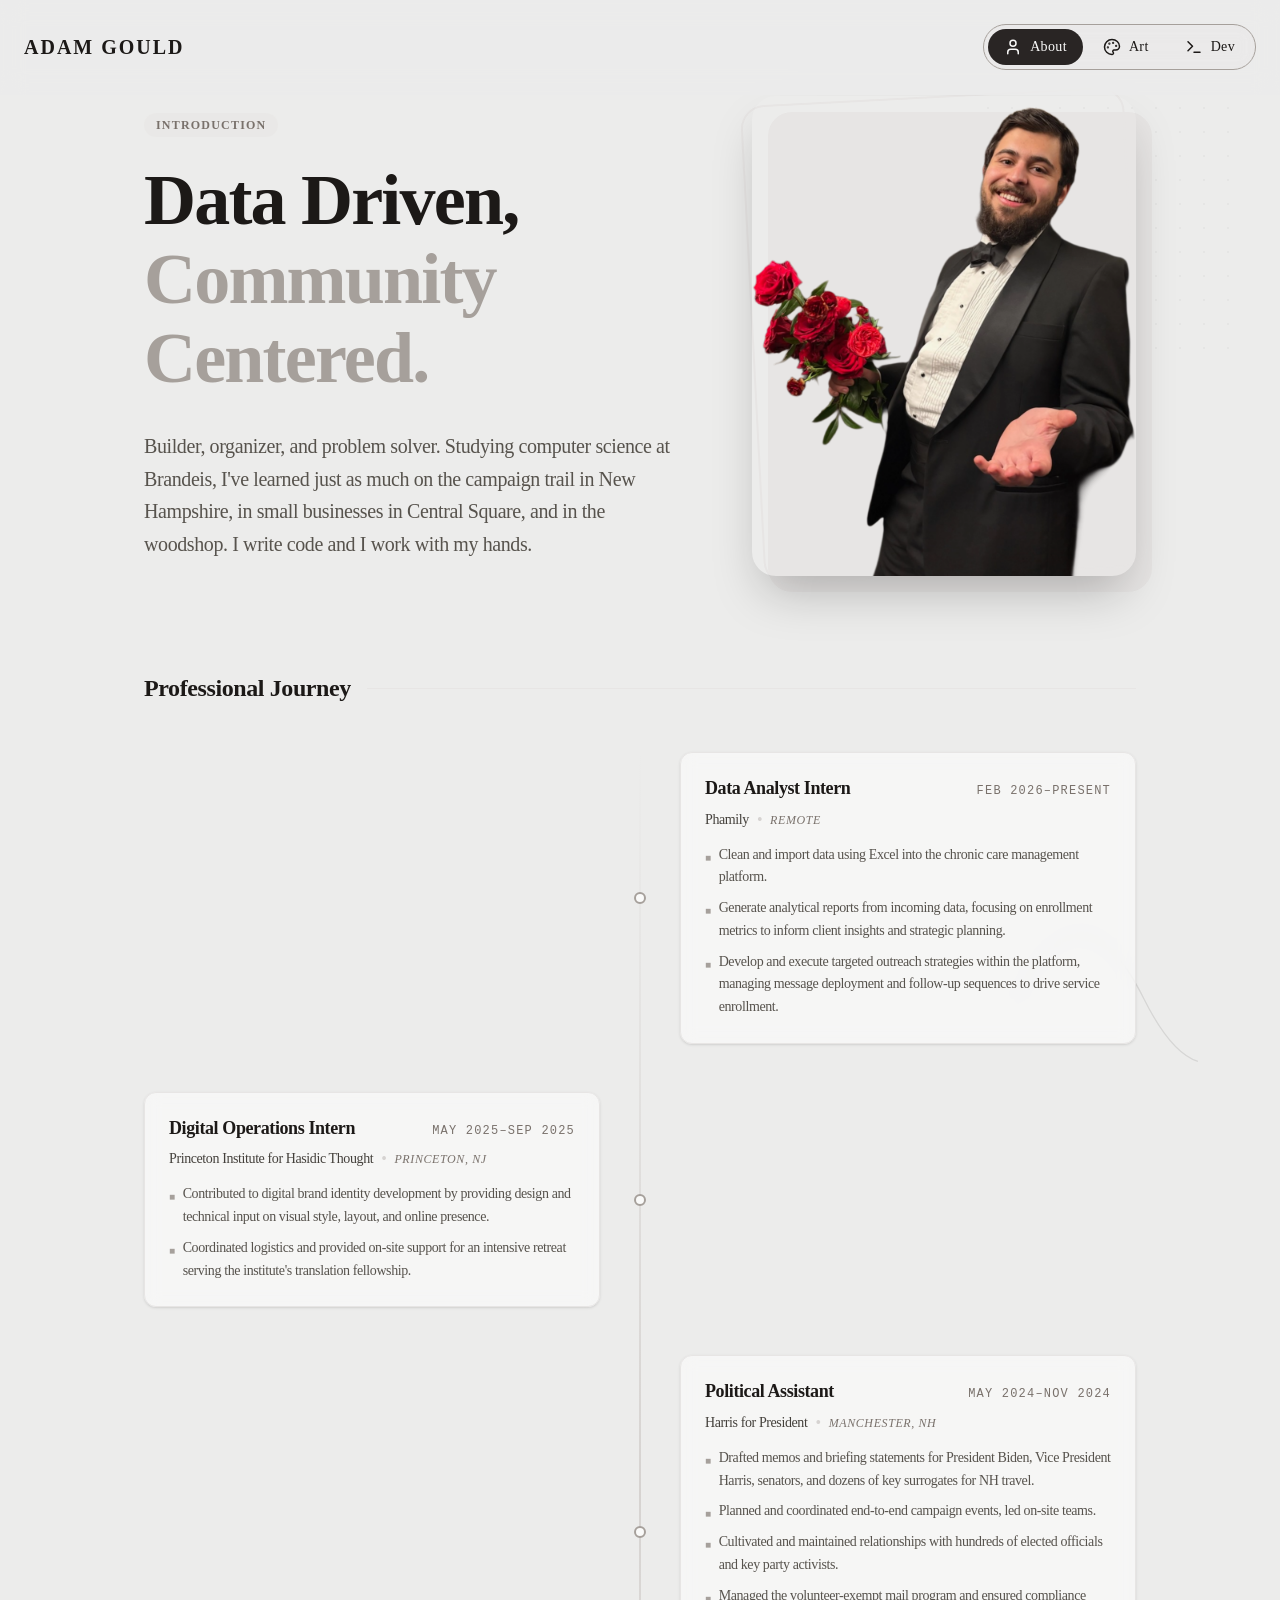
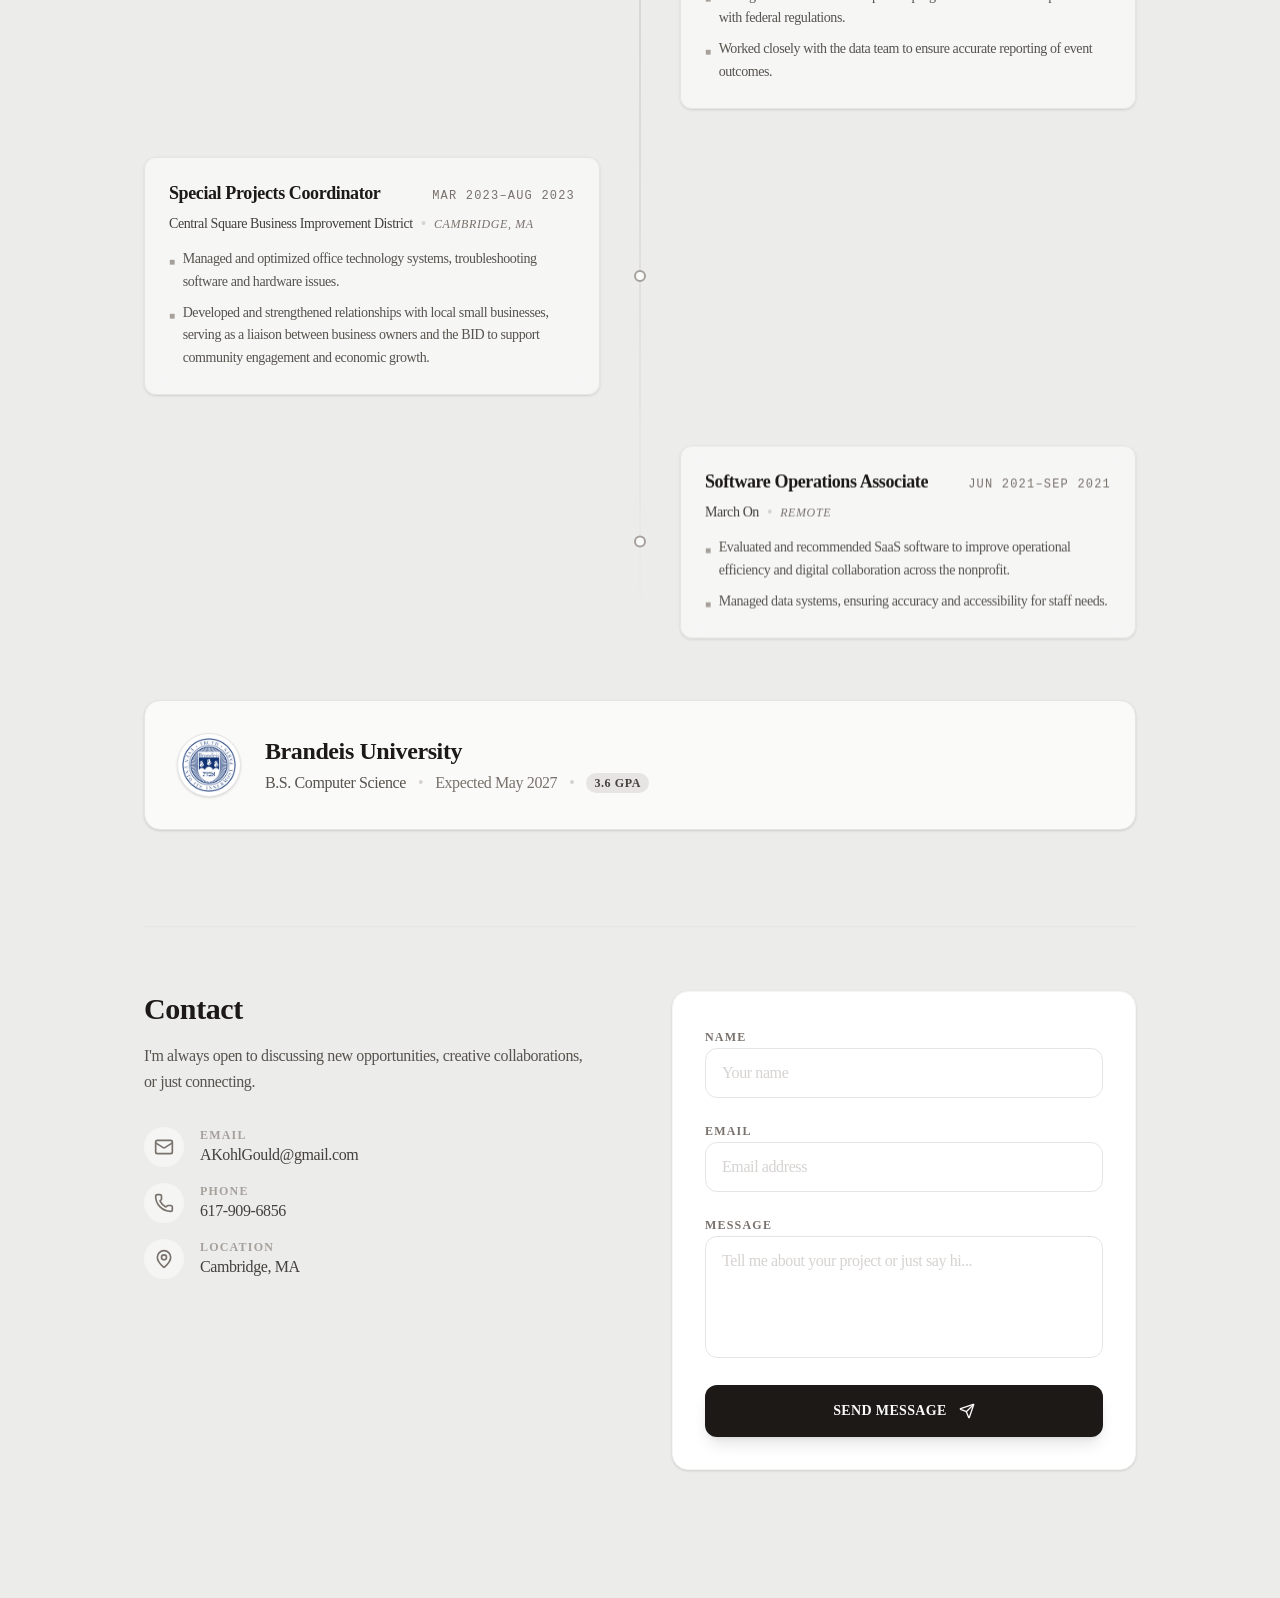
==== commit a45ea131: "Updates" ====
--- a/index.html
+++ b/index.html
@@ -5,8 +5,8 @@
     <link rel="icon" type="image/svg+xml" href="./vite.svg" />
     <meta name="viewport" content="width=device-width, initial-scale=1.0" />
     <title>temp-project</title>
-    <script type="module" crossorigin src="./assets/index-B6iIu8-n.js"></script>
-    <link rel="stylesheet" crossorigin href="./assets/index-DlshpsAe.css">
+    <script type="module" crossorigin src="./assets/index-DV_4wNOk.js"></script>
+    <link rel="stylesheet" crossorigin href="./assets/index-BgPTdxQb.css">
   </head>
   <body>
     <div id="root"></div>
--- a/assets/index-BgPTdxQb.css
+++ b/assets/index-BgPTdxQb.css
@@ -0,0 +1 @@
+@import"https://fonts.googleapis.com/css2?family=Cormorant+Garamond:ital,wght@0,300;0,400;0,600;1,400&family=Fira+Code:wght@300;400;600&display=swap";@layer properties{@supports ((-webkit-hyphens:none) and (not (margin-trim:inline))) or ((-moz-orient:inline) and (not (color:rgb(from red r g b)))){*,:before,:after,::backdrop{--tw-translate-x:0;--tw-translate-y:0;--tw-translate-z:0;--tw-rotate-x:initial;--tw-rotate-y:initial;--tw-rotate-z:initial;--tw-skew-x:initial;--tw-skew-y:initial;--tw-space-y-reverse:0;--tw-border-style:solid;--tw-leading:initial;--tw-font-weight:initial;--tw-tracking:initial;--tw-shadow:0 0 #0000;--tw-shadow-color:initial;--tw-shadow-alpha:100%;--tw-inset-shadow:0 0 #0000;--tw-inset-shadow-color:initial;--tw-inset-shadow-alpha:100%;--tw-ring-color:initial;--tw-ring-shadow:0 0 #0000;--tw-inset-ring-color:initial;--tw-inset-ring-shadow:0 0 #0000;--tw-ring-inset:initial;--tw-ring-offset-width:0px;--tw-ring-offset-color:#fff;--tw-ring-offset-shadow:0 0 #0000;--tw-blur:initial;--tw-brightness:initial;--tw-contrast:initial;--tw-grayscale:initial;--tw-hue-rotate:initial;--tw-invert:initial;--tw-opacity:initial;--tw-saturate:initial;--tw-sepia:initial;--tw-drop-shadow:initial;--tw-drop-shadow-color:initial;--tw-drop-shadow-alpha:100%;--tw-drop-shadow-size:initial;--tw-backdrop-blur:initial;--tw-backdrop-brightness:initial;--tw-backdrop-contrast:initial;--tw-backdrop-grayscale:initial;--tw-backdrop-hue-rotate:initial;--tw-backdrop-invert:initial;--tw-backdrop-opacity:initial;--tw-backdrop-saturate:initial;--tw-backdrop-sepia:initial;--tw-duration:initial;--tw-scale-x:1;--tw-scale-y:1;--tw-scale-z:1;--tw-content:"";--tw-gradient-position:initial;--tw-gradient-from:#0000;--tw-gradient-via:#0000;--tw-gradient-to:#0000;--tw-gradient-stops:initial;--tw-gradient-via-stops:initial;--tw-gradient-from-position:0%;--tw-gradient-via-position:50%;--tw-gradient-to-position:100%}}}@layer theme{:root,:host{--font-sans:ui-sans-serif,system-ui,sans-serif,"Apple Color Emoji","Segoe UI Emoji","Segoe UI Symbol","Noto Color Emoji";--font-serif:ui-serif,Georgia,Cambria,"Times New Roman",Times,serif;--font-mono:ui-monospace,SFMono-Regular,Menlo,Monaco,Consolas,"Liberation Mono","Courier New",monospace;--color-red-50:oklch(97.1% .013 17.38);--color-red-100:oklch(93.6% .032 17.717);--color-red-700:oklch(50.5% .213 27.518);--color-green-50:oklch(98.2% .018 155.826);--color-green-100:oklch(96.2% .044 156.743);--color-green-700:oklch(52.7% .154 150.069);--color-blue-100:oklch(93.2% .032 255.585);--color-blue-300:oklch(80.9% .105 251.813);--color-blue-400:oklch(70.7% .165 254.624);--color-slate-100:oklch(96.8% .007 247.896);--color-slate-200:oklch(92.9% .013 255.508);--color-slate-400:oklch(70.4% .04 256.788);--color-slate-500:oklch(55.4% .046 257.417);--color-slate-600:oklch(44.6% .043 257.281);--color-slate-700:oklch(37.2% .044 257.287);--color-slate-800:oklch(27.9% .041 260.031);--color-slate-900:oklch(20.8% .042 265.755);--color-gray-900:oklch(21% .034 264.665);--color-stone-50:oklch(98.5% .001 106.423);--color-stone-100:oklch(97% .001 106.424);--color-stone-200:oklch(92.3% .003 48.717);--color-stone-300:oklch(86.9% .005 56.366);--color-stone-400:oklch(70.9% .01 56.259);--color-stone-500:oklch(55.3% .013 58.071);--color-stone-600:oklch(44.4% .011 73.639);--color-stone-700:oklch(37.4% .01 67.558);--color-stone-800:oklch(26.8% .007 34.298);--color-stone-900:oklch(21.6% .006 56.043);--color-black:#000;--color-white:#fff;--spacing:.25rem;--container-sm:24rem;--container-md:28rem;--container-xl:36rem;--container-5xl:64rem;--container-7xl:80rem;--text-xs:.75rem;--text-xs--line-height:calc(1/.75);--text-sm:.875rem;--text-sm--line-height:calc(1.25/.875);--text-lg:1.125rem;--text-lg--line-height:calc(1.75/1.125);--text-xl:1.25rem;--text-xl--line-height:calc(1.75/1.25);--text-2xl:1.5rem;--text-2xl--line-height:calc(2/1.5);--text-3xl:1.875rem;--text-3xl--line-height: 1.2 ;--text-5xl:3rem;--text-5xl--line-height:1;--text-7xl:4.5rem;--text-7xl--line-height:1;--font-weight-medium:500;--font-weight-bold:700;--tracking-tight:-.025em;--tracking-wide:.025em;--tracking-wider:.05em;--tracking-widest:.1em;--leading-tight:1.25;--leading-relaxed:1.625;--radius-lg:.5rem;--radius-xl:.75rem;--radius-2xl:1rem;--radius-3xl:1.5rem;--blur-sm:8px;--blur-md:12px;--blur-3xl:64px;--aspect-video:16/9;--default-transition-duration:.15s;--default-transition-timing-function:cubic-bezier(.4,0,.2,1);--default-font-family:var(--font-sans);--default-mono-font-family:var(--font-mono)}}@layer base{*,:after,:before,::backdrop{box-sizing:border-box;border:0 solid;margin:0;padding:0}::file-selector-button{box-sizing:border-box;border:0 solid;margin:0;padding:0}html,:host{-webkit-text-size-adjust:100%;-moz-tab-size:4;-o-tab-size:4;tab-size:4;line-height:1.5;font-family:var(--default-font-family,ui-sans-serif,system-ui,sans-serif,"Apple Color Emoji","Segoe UI Emoji","Segoe UI Symbol","Noto Color Emoji");font-feature-settings:var(--default-font-feature-settings,normal);font-variation-settings:var(--default-font-variation-settings,normal);-webkit-tap-highlight-color:transparent}hr{height:0;color:inherit;border-top-width:1px}abbr:where([title]){-webkit-text-decoration:underline dotted;text-decoration:underline dotted}h1,h2,h3,h4,h5,h6{font-size:inherit;font-weight:inherit}a{color:inherit;-webkit-text-decoration:inherit;text-decoration:inherit}b,strong{font-weight:bolder}code,kbd,samp,pre{font-family:var(--default-mono-font-family,ui-monospace,SFMono-Regular,Menlo,Monaco,Consolas,"Liberation Mono","Courier New",monospace);font-feature-settings:var(--default-mono-font-feature-settings,normal);font-variation-settings:var(--default-mono-font-variation-settings,normal);font-size:1em}small{font-size:80%}sub,sup{vertical-align:baseline;font-size:75%;line-height:0;position:relative}sub{bottom:-.25em}sup{top:-.5em}table{text-indent:0;border-color:inherit;border-collapse:collapse}:-moz-focusring{outline:auto}progress{vertical-align:baseline}summary{display:list-item}ol,ul,menu{list-style:none}img,svg,video,canvas,audio,iframe,embed,object{vertical-align:middle;display:block}img,video{max-width:100%;height:auto}button,input,select,optgroup,textarea{font:inherit;font-feature-settings:inherit;font-variation-settings:inherit;letter-spacing:inherit;color:inherit;opacity:1;background-color:#0000;border-radius:0}::file-selector-button{font:inherit;font-feature-settings:inherit;font-variation-settings:inherit;letter-spacing:inherit;color:inherit;opacity:1;background-color:#0000;border-radius:0}:where(select:is([multiple],[size])) optgroup{font-weight:bolder}:where(select:is([multiple],[size])) optgroup option{padding-inline-start:20px}::file-selector-button{margin-inline-end:4px}::-moz-placeholder{opacity:1}::placeholder{opacity:1}@supports (not (-webkit-appearance:-apple-pay-button)) or (contain-intrinsic-size:1px){::-moz-placeholder{color:currentColor}::placeholder{color:currentColor}@supports (color:color-mix(in lab,red,red)){::-moz-placeholder{color:color-mix(in oklab,currentcolor 50%,transparent)}::placeholder{color:color-mix(in oklab,currentcolor 50%,transparent)}}}textarea{resize:vertical}::-webkit-search-decoration{-webkit-appearance:none}::-webkit-date-and-time-value{min-height:1lh;text-align:inherit}::-webkit-datetime-edit{display:inline-flex}::-webkit-datetime-edit-fields-wrapper{padding:0}::-webkit-datetime-edit{padding-block:0}::-webkit-datetime-edit-year-field{padding-block:0}::-webkit-datetime-edit-month-field{padding-block:0}::-webkit-datetime-edit-day-field{padding-block:0}::-webkit-datetime-edit-hour-field{padding-block:0}::-webkit-datetime-edit-minute-field{padding-block:0}::-webkit-datetime-edit-second-field{padding-block:0}::-webkit-datetime-edit-millisecond-field{padding-block:0}::-webkit-datetime-edit-meridiem-field{padding-block:0}::-webkit-calendar-picker-indicator{line-height:1}:-moz-ui-invalid{box-shadow:none}button,input:where([type=button],[type=reset],[type=submit]){-webkit-appearance:button;-moz-appearance:button;appearance:button}::file-selector-button{-webkit-appearance:button;-moz-appearance:button;appearance:button}::-webkit-inner-spin-button{height:auto}::-webkit-outer-spin-button{height:auto}[hidden]:where(:not([hidden=until-found])){display:none!important}body{background-color:var(--color-white);color:var(--color-gray-900);-webkit-font-smoothing:antialiased;-moz-osx-font-smoothing:grayscale}}@layer components;@layer utilities{.pointer-events-none{pointer-events:none}.absolute{position:absolute}.fixed{position:fixed}.relative{position:relative}.inset-0{inset:calc(var(--spacing)*0)}.inset-x-0{inset-inline:calc(var(--spacing)*0)}.-top-20{top:calc(var(--spacing)*-20)}.top-0{top:calc(var(--spacing)*0)}.top-1\/4{top:25%}.-right-10{right:calc(var(--spacing)*-10)}.right-0{right:calc(var(--spacing)*0)}.bottom-4{bottom:calc(var(--spacing)*4)}.-left-20{left:calc(var(--spacing)*-20)}.left-0{left:calc(var(--spacing)*0)}.left-5{left:calc(var(--spacing)*5)}.-z-10{z-index:-10}.z-0{z-index:0}.z-10{z-index:10}.z-50{z-index:50}.z-\[-1\]{z-index:-1}.container{width:100%}@media(min-width:40rem){.container{max-width:40rem}}@media(min-width:48rem){.container{max-width:48rem}}@media(min-width:64rem){.container{max-width:64rem}}@media(min-width:80rem){.container{max-width:80rem}}@media(min-width:96rem){.container{max-width:96rem}}.m-24{margin:calc(var(--spacing)*24)}.m-45{margin:calc(var(--spacing)*45)}.m-110{margin:calc(var(--spacing)*110)}.m-122{margin:calc(var(--spacing)*122)}.m-125{margin:calc(var(--spacing)*125)}.m-170{margin:calc(var(--spacing)*170)}.m-227{margin:calc(var(--spacing)*227)}.m-240{margin:calc(var(--spacing)*240)}.m-285{margin:calc(var(--spacing)*285)}.m-320{margin:calc(var(--spacing)*320)}.m-380{margin:calc(var(--spacing)*380)}.m-408{margin:calc(var(--spacing)*408)}.m-470{margin:calc(var(--spacing)*470)}.mx-auto{margin-inline:auto}.mt-1\.5{margin-top:calc(var(--spacing)*1.5)}.mt-16{margin-top:calc(var(--spacing)*16)}.mt-24{margin-top:calc(var(--spacing)*24)}.mr-2{margin-right:calc(var(--spacing)*2)}.mb-1{margin-bottom:calc(var(--spacing)*1)}.mb-2{margin-bottom:calc(var(--spacing)*2)}.mb-3{margin-bottom:calc(var(--spacing)*3)}.mb-4{margin-bottom:calc(var(--spacing)*4)}.mb-6{margin-bottom:calc(var(--spacing)*6)}.mb-8{margin-bottom:calc(var(--spacing)*8)}.mb-12{margin-bottom:calc(var(--spacing)*12)}.mb-24{margin-bottom:calc(var(--spacing)*24)}.ml-auto{margin-left:auto}.flex{display:flex}.grid{display:grid}.hidden{display:none}.inline-block{display:inline-block}.aspect-\[4\/5\]{aspect-ratio:4/5}.aspect-video{aspect-ratio:var(--aspect-video)}.h-1\.5{height:calc(var(--spacing)*1.5)}.h-3{height:calc(var(--spacing)*3)}.h-10{height:calc(var(--spacing)*10)}.h-12{height:calc(var(--spacing)*12)}.h-16{height:calc(var(--spacing)*16)}.h-64{height:calc(var(--spacing)*64)}.h-96{height:calc(var(--spacing)*96)}.h-full{height:100%}.h-px{height:1px}.min-h-screen{min-height:100vh}.w-1\.5{width:calc(var(--spacing)*1.5)}.w-3{width:calc(var(--spacing)*3)}.w-4\/5{width:80%}.w-10{width:calc(var(--spacing)*10)}.w-16{width:calc(var(--spacing)*16)}.w-64{width:calc(var(--spacing)*64)}.w-96{width:calc(var(--spacing)*96)}.w-\[calc\(100\%-4rem\)\]{width:calc(100% - 4rem)}.w-full{width:100%}.max-w-5xl{max-width:var(--container-5xl)}.max-w-7xl{max-width:var(--container-7xl)}.max-w-md{max-width:var(--container-md)}.max-w-sm{max-width:var(--container-sm)}.max-w-xl{max-width:var(--container-xl)}.flex-1{flex:1}.shrink-0{flex-shrink:0}.-translate-x-1\/2{--tw-translate-x: -50% ;translate:var(--tw-translate-x)var(--tw-translate-y)}.translate-x-4{--tw-translate-x:calc(var(--spacing)*4);translate:var(--tw-translate-x)var(--tw-translate-y)}.translate-y-4{--tw-translate-y:calc(var(--spacing)*4);translate:var(--tw-translate-x)var(--tw-translate-y)}.-rotate-3{rotate:-3deg}.transform{transform:var(--tw-rotate-x,)var(--tw-rotate-y,)var(--tw-rotate-z,)var(--tw-skew-x,)var(--tw-skew-y,)}.cursor-not-allowed{cursor:not-allowed}.cursor-pointer{cursor:pointer}.resize-none{resize:none}.grid-cols-1{grid-template-columns:repeat(1,minmax(0,1fr))}.flex-col{flex-direction:column}.flex-wrap{flex-wrap:wrap}.items-center{align-items:center}.justify-between{justify-content:space-between}.justify-center{justify-content:center}.gap-1{gap:calc(var(--spacing)*1)}.gap-2{gap:calc(var(--spacing)*2)}.gap-3{gap:calc(var(--spacing)*3)}.gap-4{gap:calc(var(--spacing)*4)}.gap-6{gap:calc(var(--spacing)*6)}.gap-8{gap:calc(var(--spacing)*8)}.gap-12{gap:calc(var(--spacing)*12)}.gap-16{gap:calc(var(--spacing)*16)}:where(.space-y-1>:not(:last-child)){--tw-space-y-reverse:0;margin-block-start:calc(calc(var(--spacing)*1)*var(--tw-space-y-reverse));margin-block-end:calc(calc(var(--spacing)*1)*calc(1 - var(--tw-space-y-reverse)))}:where(.space-y-2>:not(:last-child)){--tw-space-y-reverse:0;margin-block-start:calc(calc(var(--spacing)*2)*var(--tw-space-y-reverse));margin-block-end:calc(calc(var(--spacing)*2)*calc(1 - var(--tw-space-y-reverse)))}:where(.space-y-4>:not(:last-child)){--tw-space-y-reverse:0;margin-block-start:calc(calc(var(--spacing)*4)*var(--tw-space-y-reverse));margin-block-end:calc(calc(var(--spacing)*4)*calc(1 - var(--tw-space-y-reverse)))}:where(.space-y-5>:not(:last-child)){--tw-space-y-reverse:0;margin-block-start:calc(calc(var(--spacing)*5)*var(--tw-space-y-reverse));margin-block-end:calc(calc(var(--spacing)*5)*calc(1 - var(--tw-space-y-reverse)))}:where(.space-y-8>:not(:last-child)){--tw-space-y-reverse:0;margin-block-start:calc(calc(var(--spacing)*8)*var(--tw-space-y-reverse));margin-block-end:calc(calc(var(--spacing)*8)*calc(1 - var(--tw-space-y-reverse)))}:where(.space-y-12>:not(:last-child)){--tw-space-y-reverse:0;margin-block-start:calc(calc(var(--spacing)*12)*var(--tw-space-y-reverse));margin-block-end:calc(calc(var(--spacing)*12)*calc(1 - var(--tw-space-y-reverse)))}.gap-x-2{-moz-column-gap:calc(var(--spacing)*2);column-gap:calc(var(--spacing)*2)}.gap-x-3{-moz-column-gap:calc(var(--spacing)*3);column-gap:calc(var(--spacing)*3)}.gap-y-1{row-gap:calc(var(--spacing)*1)}.overflow-hidden{overflow:hidden}.rounded{border-radius:.25rem}.rounded-2xl{border-radius:var(--radius-2xl)}.rounded-3xl{border-radius:var(--radius-3xl)}.rounded-full{border-radius:3.40282e38px}.rounded-lg{border-radius:var(--radius-lg)}.rounded-xl{border-radius:var(--radius-xl)}.border{border-style:var(--tw-border-style);border-width:1px}.border-2{border-style:var(--tw-border-style);border-width:2px}.border-t{border-top-style:var(--tw-border-style);border-top-width:1px}.border-b{border-bottom-style:var(--tw-border-style);border-bottom-width:1px}.border-green-100{border-color:var(--color-green-100)}.border-red-100{border-color:var(--color-red-100)}.border-slate-500{border-color:var(--color-slate-500)}.border-slate-600{border-color:var(--color-slate-600)}.border-slate-700{border-color:var(--color-slate-700)}.border-slate-700\/50{border-color:#31415880}@supports (color:color-mix(in lab,red,red)){.border-slate-700\/50{border-color:color-mix(in oklab,var(--color-slate-700)50%,transparent)}}.border-stone-100{border-color:var(--color-stone-100)}.border-stone-200{border-color:var(--color-stone-200)}.border-stone-200\/50{border-color:#e7e5e480}@supports (color:color-mix(in lab,red,red)){.border-stone-200\/50{border-color:color-mix(in oklab,var(--color-stone-200)50%,transparent)}}.border-stone-300{border-color:var(--color-stone-300)}.border-stone-300\/50{border-color:#d6d3d180}@supports (color:color-mix(in lab,red,red)){.border-stone-300\/50{border-color:color-mix(in oklab,var(--color-stone-300)50%,transparent)}}.border-stone-400{border-color:var(--color-stone-400)}.border-transparent{border-color:#0000}.bg-\[\#ececeb\]\/80{background-color:#ececebcc}.bg-black{background-color:var(--color-black)}.bg-green-50{background-color:var(--color-green-50)}.bg-red-50{background-color:var(--color-red-50)}.bg-slate-100{background-color:var(--color-slate-100)}.bg-slate-800{background-color:var(--color-slate-800)}.bg-slate-800\/20{background-color:#1d293d33}@supports (color:color-mix(in lab,red,red)){.bg-slate-800\/20{background-color:color-mix(in oklab,var(--color-slate-800)20%,transparent)}}.bg-slate-900{background-color:var(--color-slate-900)}.bg-slate-900\/80{background-color:#0f172bcc}@supports (color:color-mix(in lab,red,red)){.bg-slate-900\/80{background-color:color-mix(in oklab,var(--color-slate-900)80%,transparent)}}.bg-stone-50{background-color:var(--color-stone-50)}.bg-stone-100{background-color:var(--color-stone-100)}.bg-stone-100\/80{background-color:#f5f5f4cc}@supports (color:color-mix(in lab,red,red)){.bg-stone-100\/80{background-color:color-mix(in oklab,var(--color-stone-100)80%,transparent)}}.bg-stone-200{background-color:var(--color-stone-200)}.bg-stone-200\/30{background-color:#e7e5e44d}@supports (color:color-mix(in lab,red,red)){.bg-stone-200\/30{background-color:color-mix(in oklab,var(--color-stone-200)30%,transparent)}}.bg-stone-200\/50{background-color:#e7e5e480}@supports (color:color-mix(in lab,red,red)){.bg-stone-200\/50{background-color:color-mix(in oklab,var(--color-stone-200)50%,transparent)}}.bg-stone-800{background-color:var(--color-stone-800)}.bg-stone-800\/30{background-color:#2925244d}@supports (color:color-mix(in lab,red,red)){.bg-stone-800\/30{background-color:color-mix(in oklab,var(--color-stone-800)30%,transparent)}}.bg-stone-900{background-color:var(--color-stone-900)}.bg-white{background-color:var(--color-white)}.bg-white\/20{background-color:#fff3}@supports (color:color-mix(in lab,red,red)){.bg-white\/20{background-color:color-mix(in oklab,var(--color-white)20%,transparent)}}.bg-white\/50{background-color:#ffffff80}@supports (color:color-mix(in lab,red,red)){.bg-white\/50{background-color:color-mix(in oklab,var(--color-white)50%,transparent)}}.object-contain{-o-object-fit:contain;object-fit:contain}.object-cover{-o-object-fit:cover;object-fit:cover}.p-1{padding:calc(var(--spacing)*1)}.p-2{padding:calc(var(--spacing)*2)}.p-4{padding:calc(var(--spacing)*4)}.p-6{padding:calc(var(--spacing)*6)}.p-8{padding:calc(var(--spacing)*8)}.px-2{padding-inline:calc(var(--spacing)*2)}.px-3{padding-inline:calc(var(--spacing)*3)}.px-4{padding-inline:calc(var(--spacing)*4)}.px-6{padding-inline:calc(var(--spacing)*6)}.py-0\.5{padding-block:calc(var(--spacing)*.5)}.py-1{padding-block:calc(var(--spacing)*1)}.py-2{padding-block:calc(var(--spacing)*2)}.py-3{padding-block:calc(var(--spacing)*3)}.py-4{padding-block:calc(var(--spacing)*4)}.py-20{padding-block:calc(var(--spacing)*20)}.pt-16{padding-top:calc(var(--spacing)*16)}.pt-24{padding-top:calc(var(--spacing)*24)}.pb-32{padding-bottom:calc(var(--spacing)*32)}.text-center{text-align:center}.text-left{text-align:left}.font-mono{font-family:var(--font-mono)}.font-serif{font-family:var(--font-serif)}.text-2xl{font-size:var(--text-2xl);line-height:var(--tw-leading,var(--text-2xl--line-height))}.text-3xl{font-size:var(--text-3xl);line-height:var(--tw-leading,var(--text-3xl--line-height))}.text-5xl{font-size:var(--text-5xl);line-height:var(--tw-leading,var(--text-5xl--line-height))}.text-lg{font-size:var(--text-lg);line-height:var(--tw-leading,var(--text-lg--line-height))}.text-sm{font-size:var(--text-sm);line-height:var(--tw-leading,var(--text-sm--line-height))}.text-xl{font-size:var(--text-xl);line-height:var(--tw-leading,var(--text-xl--line-height))}.text-xs{font-size:var(--text-xs);line-height:var(--tw-leading,var(--text-xs--line-height))}.text-\[10px\]{font-size:10px}.leading-\[1\.1\]{--tw-leading:1.1;line-height:1.1}.leading-relaxed{--tw-leading:var(--leading-relaxed);line-height:var(--leading-relaxed)}.leading-tight{--tw-leading:var(--leading-tight);line-height:var(--leading-tight)}.font-bold{--tw-font-weight:var(--font-weight-bold);font-weight:var(--font-weight-bold)}.font-medium{--tw-font-weight:var(--font-weight-medium);font-weight:var(--font-weight-medium)}.tracking-tight{--tw-tracking:var(--tracking-tight);letter-spacing:var(--tracking-tight)}.tracking-wide{--tw-tracking:var(--tracking-wide);letter-spacing:var(--tracking-wide)}.tracking-wider{--tw-tracking:var(--tracking-wider);letter-spacing:var(--tracking-wider)}.tracking-widest{--tw-tracking:var(--tracking-widest);letter-spacing:var(--tracking-widest)}.whitespace-nowrap{white-space:nowrap}.text-blue-100{color:var(--color-blue-100)}.text-blue-400{color:var(--color-blue-400)}.text-green-700{color:var(--color-green-700)}.text-red-700{color:var(--color-red-700)}.text-slate-100{color:var(--color-slate-100)}.text-slate-200{color:var(--color-slate-200)}.text-slate-400{color:var(--color-slate-400)}.text-slate-900{color:var(--color-slate-900)}.text-stone-50{color:var(--color-stone-50)}.text-stone-300{color:var(--color-stone-300)}.text-stone-400{color:var(--color-stone-400)}.text-stone-500{color:var(--color-stone-500)}.text-stone-600{color:var(--color-stone-600)}.text-stone-700{color:var(--color-stone-700)}.text-stone-800{color:var(--color-stone-800)}.text-stone-900{color:var(--color-stone-900)}.text-white{color:var(--color-white)}.uppercase{text-transform:uppercase}.italic{font-style:italic}.opacity-0{opacity:0}.opacity-10{opacity:.1}.opacity-80{opacity:.8}.opacity-100{opacity:1}.opacity-\[0\.03\]{opacity:.03}.shadow-2xl{--tw-shadow:0 25px 50px -12px var(--tw-shadow-color,#00000040);box-shadow:var(--tw-inset-shadow),var(--tw-inset-ring-shadow),var(--tw-ring-offset-shadow),var(--tw-ring-shadow),var(--tw-shadow)}.shadow-lg{--tw-shadow:0 10px 15px -3px var(--tw-shadow-color,#0000001a),0 4px 6px -4px var(--tw-shadow-color,#0000001a);box-shadow:var(--tw-inset-shadow),var(--tw-inset-ring-shadow),var(--tw-ring-offset-shadow),var(--tw-ring-shadow),var(--tw-shadow)}.shadow-sm{--tw-shadow:0 1px 3px 0 var(--tw-shadow-color,#0000001a),0 1px 2px -1px var(--tw-shadow-color,#0000001a);box-shadow:var(--tw-inset-shadow),var(--tw-inset-ring-shadow),var(--tw-ring-offset-shadow),var(--tw-ring-shadow),var(--tw-shadow)}.shadow-stone-200{--tw-shadow-color:oklch(92.3% .003 48.717)}@supports (color:color-mix(in lab,red,red)){.shadow-stone-200{--tw-shadow-color:color-mix(in oklab,var(--color-stone-200)var(--tw-shadow-alpha),transparent)}}.blur-3xl{--tw-blur:blur(var(--blur-3xl));filter:var(--tw-blur,)var(--tw-brightness,)var(--tw-contrast,)var(--tw-grayscale,)var(--tw-hue-rotate,)var(--tw-invert,)var(--tw-saturate,)var(--tw-sepia,)var(--tw-drop-shadow,)}.grayscale{--tw-grayscale:grayscale(100%);filter:var(--tw-blur,)var(--tw-brightness,)var(--tw-contrast,)var(--tw-grayscale,)var(--tw-hue-rotate,)var(--tw-invert,)var(--tw-saturate,)var(--tw-sepia,)var(--tw-drop-shadow,)}.backdrop-blur-md{--tw-backdrop-blur:blur(var(--blur-md));-webkit-backdrop-filter:var(--tw-backdrop-blur,)var(--tw-backdrop-brightness,)var(--tw-backdrop-contrast,)var(--tw-backdrop-grayscale,)var(--tw-backdrop-hue-rotate,)var(--tw-backdrop-invert,)var(--tw-backdrop-opacity,)var(--tw-backdrop-saturate,)var(--tw-backdrop-sepia,);backdrop-filter:var(--tw-backdrop-blur,)var(--tw-backdrop-brightness,)var(--tw-backdrop-contrast,)var(--tw-backdrop-grayscale,)var(--tw-backdrop-hue-rotate,)var(--tw-backdrop-invert,)var(--tw-backdrop-opacity,)var(--tw-backdrop-saturate,)var(--tw-backdrop-sepia,)}.backdrop-blur-sm{--tw-backdrop-blur:blur(var(--blur-sm));-webkit-backdrop-filter:var(--tw-backdrop-blur,)var(--tw-backdrop-brightness,)var(--tw-backdrop-contrast,)var(--tw-backdrop-grayscale,)var(--tw-backdrop-hue-rotate,)var(--tw-backdrop-invert,)var(--tw-backdrop-opacity,)var(--tw-backdrop-saturate,)var(--tw-backdrop-sepia,);backdrop-filter:var(--tw-backdrop-blur,)var(--tw-backdrop-brightness,)var(--tw-backdrop-contrast,)var(--tw-backdrop-grayscale,)var(--tw-backdrop-hue-rotate,)var(--tw-backdrop-invert,)var(--tw-backdrop-opacity,)var(--tw-backdrop-saturate,)var(--tw-backdrop-sepia,)}.transition{transition-property:color,background-color,border-color,outline-color,text-decoration-color,fill,stroke,--tw-gradient-from,--tw-gradient-via,--tw-gradient-to,opacity,box-shadow,transform,translate,scale,rotate,filter,backdrop-filter,display,content-visibility,overlay,pointer-events;transition-timing-function:var(--tw-ease,var(--default-transition-timing-function));transition-duration:var(--tw-duration,var(--default-transition-duration))}.transition-all{transition-property:all;transition-timing-function:var(--tw-ease,var(--default-transition-timing-function));transition-duration:var(--tw-duration,var(--default-transition-duration))}.transition-colors{transition-property:color,background-color,border-color,outline-color,text-decoration-color,fill,stroke,--tw-gradient-from,--tw-gradient-via,--tw-gradient-to;transition-timing-function:var(--tw-ease,var(--default-transition-timing-function));transition-duration:var(--tw-duration,var(--default-transition-duration))}.transition-opacity{transition-property:opacity;transition-timing-function:var(--tw-ease,var(--default-transition-timing-function));transition-duration:var(--tw-duration,var(--default-transition-duration))}.transition-shadow{transition-property:box-shadow;transition-timing-function:var(--tw-ease,var(--default-transition-timing-function));transition-duration:var(--tw-duration,var(--default-transition-duration))}.transition-transform{transition-property:transform,translate,scale,rotate;transition-timing-function:var(--tw-ease,var(--default-transition-timing-function));transition-duration:var(--tw-duration,var(--default-transition-duration))}.duration-300{--tw-duration:.3s;transition-duration:.3s}.duration-500{--tw-duration:.5s;transition-duration:.5s}.duration-700{--tw-duration:.7s;transition-duration:.7s}@media(hover:hover){.group-hover\:scale-105:is(:where(.group):hover *){--tw-scale-x:105%;--tw-scale-y:105%;--tw-scale-z:105%;scale:var(--tw-scale-x)var(--tw-scale-y)}.group-hover\:rotate-0:is(:where(.group):hover *){rotate:none}.group-hover\:bg-stone-400:is(:where(.group):hover *){background-color:var(--color-stone-400)}.group-hover\:text-blue-300:is(:where(.group):hover *){color:var(--color-blue-300)}.group-hover\:opacity-100:is(:where(.group):hover *){opacity:1}.group-hover\:shadow-\[0_0_15px_rgba\(59\,130\,246\,0\.3\)\]:is(:where(.group):hover *){--tw-shadow:0 0 15px var(--tw-shadow-color,#3b82f64d);box-shadow:var(--tw-inset-shadow),var(--tw-inset-ring-shadow),var(--tw-ring-offset-shadow),var(--tw-ring-shadow),var(--tw-shadow)}.group-hover\:grayscale-0:is(:where(.group):hover *){--tw-grayscale:grayscale(0%);filter:var(--tw-blur,)var(--tw-brightness,)var(--tw-contrast,)var(--tw-grayscale,)var(--tw-hue-rotate,)var(--tw-invert,)var(--tw-saturate,)var(--tw-sepia,)var(--tw-drop-shadow,)}}.placeholder\:text-stone-300::-moz-placeholder{color:var(--color-stone-300)}.placeholder\:text-stone-300::placeholder{color:var(--color-stone-300)}.before\:absolute:before{content:var(--tw-content);position:absolute}.before\:inset-0:before{content:var(--tw-content);inset:calc(var(--spacing)*0)}.before\:ml-5:before{content:var(--tw-content);margin-left:calc(var(--spacing)*5)}.before\:h-full:before{content:var(--tw-content);height:100%}.before\:w-0\.5:before{content:var(--tw-content);width:calc(var(--spacing)*.5)}.before\:-translate-x-px:before{content:var(--tw-content);--tw-translate-x:-1px;translate:var(--tw-translate-x)var(--tw-translate-y)}.before\:bg-gradient-to-b:before{content:var(--tw-content);--tw-gradient-position:to bottom in oklab;background-image:linear-gradient(var(--tw-gradient-stops))}.before\:from-transparent:before{content:var(--tw-content);--tw-gradient-from:transparent;--tw-gradient-stops:var(--tw-gradient-via-stops,var(--tw-gradient-position),var(--tw-gradient-from)var(--tw-gradient-from-position),var(--tw-gradient-to)var(--tw-gradient-to-position))}.before\:via-stone-300:before{content:var(--tw-content);--tw-gradient-via:var(--color-stone-300);--tw-gradient-via-stops:var(--tw-gradient-position),var(--tw-gradient-from)var(--tw-gradient-from-position),var(--tw-gradient-via)var(--tw-gradient-via-position),var(--tw-gradient-to)var(--tw-gradient-to-position);--tw-gradient-stops:var(--tw-gradient-via-stops)}.before\:to-transparent:before{content:var(--tw-content);--tw-gradient-to:transparent;--tw-gradient-stops:var(--tw-gradient-via-stops,var(--tw-gradient-position),var(--tw-gradient-from)var(--tw-gradient-from-position),var(--tw-gradient-to)var(--tw-gradient-to-position))}@media(hover:hover){.hover\:border-blue-400:hover{border-color:var(--color-blue-400)}.hover\:border-stone-300:hover{border-color:var(--color-stone-300)}.hover\:bg-slate-800\/50:hover{background-color:#1d293d80}@supports (color:color-mix(in lab,red,red)){.hover\:bg-slate-800\/50:hover{background-color:color-mix(in oklab,var(--color-slate-800)50%,transparent)}}.hover\:bg-stone-200\/50:hover{background-color:#e7e5e480}@supports (color:color-mix(in lab,red,red)){.hover\:bg-stone-200\/50:hover{background-color:color-mix(in oklab,var(--color-stone-200)50%,transparent)}}.hover\:bg-stone-300\/50:hover{background-color:#d6d3d180}@supports (color:color-mix(in lab,red,red)){.hover\:bg-stone-300\/50:hover{background-color:color-mix(in oklab,var(--color-stone-300)50%,transparent)}}.hover\:bg-stone-800:hover{background-color:var(--color-stone-800)}.hover\:bg-white\/80:hover{background-color:#fffc}@supports (color:color-mix(in lab,red,red)){.hover\:bg-white\/80:hover{background-color:color-mix(in oklab,var(--color-white)80%,transparent)}}.hover\:text-stone-900:hover{color:var(--color-stone-900)}.hover\:text-white:hover{color:var(--color-white)}.hover\:shadow-md:hover{--tw-shadow:0 4px 6px -1px var(--tw-shadow-color,#0000001a),0 2px 4px -2px var(--tw-shadow-color,#0000001a);box-shadow:var(--tw-inset-shadow),var(--tw-inset-ring-shadow),var(--tw-ring-offset-shadow),var(--tw-ring-shadow),var(--tw-shadow)}.hover\:shadow-xl:hover{--tw-shadow:0 20px 25px -5px var(--tw-shadow-color,#0000001a),0 8px 10px -6px var(--tw-shadow-color,#0000001a);box-shadow:var(--tw-inset-shadow),var(--tw-inset-ring-shadow),var(--tw-ring-offset-shadow),var(--tw-ring-shadow),var(--tw-shadow)}}.focus\:border-stone-400:focus{border-color:var(--color-stone-400)}.focus\:ring-2:focus{--tw-ring-shadow:var(--tw-ring-inset,)0 0 0 calc(2px + var(--tw-ring-offset-width))var(--tw-ring-color,currentcolor);box-shadow:var(--tw-inset-shadow),var(--tw-inset-ring-shadow),var(--tw-ring-offset-shadow),var(--tw-ring-shadow),var(--tw-shadow)}.focus\:ring-stone-400\/20:focus{--tw-ring-color:#a6a09b33}@supports (color:color-mix(in lab,red,red)){.focus\:ring-stone-400\/20:focus{--tw-ring-color:color-mix(in oklab,var(--color-stone-400)20%,transparent)}}.focus\:outline-none:focus{--tw-outline-style:none;outline-style:none}.active\:scale-\[0\.98\]:active{scale:.98}@media(min-width:40rem){.sm\:inline{display:inline}.sm\:flex-row{flex-direction:row}.sm\:items-baseline{align-items:baseline}}@media(min-width:48rem){.md\:left-1\/2{left:50%}.md\:mx-0{margin-inline:calc(var(--spacing)*0)}.md\:ml-0{margin-left:calc(var(--spacing)*0)}.md\:inline{display:inline}.md\:w-2\/5{width:40%}.md\:w-\[calc\(50\%-2\.5rem\)\]{width:calc(50% - 2.5rem)}.md\:grid-cols-2{grid-template-columns:repeat(2,minmax(0,1fr))}.md\:flex-row{flex-direction:row}.md\:justify-normal{justify-content:normal}.md\:justify-start{justify-content:flex-start}.md\:px-12{padding-inline:calc(var(--spacing)*12)}.md\:text-left{text-align:left}.md\:before\:mx-auto:before{content:var(--tw-content);margin-inline:auto}.md\:before\:translate-x-0:before{content:var(--tw-content);--tw-translate-x:calc(var(--spacing)*0);translate:var(--tw-translate-x)var(--tw-translate-y)}.md\:odd\:flex-row-reverse:nth-child(odd){flex-direction:row-reverse}}@media(min-width:64rem){.lg\:grid-cols-2{grid-template-columns:repeat(2,minmax(0,1fr))}.lg\:grid-cols-3{grid-template-columns:repeat(3,minmax(0,1fr))}.lg\:gap-20{gap:calc(var(--spacing)*20)}.lg\:text-7xl{font-size:var(--text-7xl);line-height:var(--tw-leading,var(--text-7xl--line-height))}}}@property --tw-translate-x{syntax:"*";inherits:false;initial-value:0}@property --tw-translate-y{syntax:"*";inherits:false;initial-value:0}@property --tw-translate-z{syntax:"*";inherits:false;initial-value:0}@property --tw-rotate-x{syntax:"*";inherits:false}@property --tw-rotate-y{syntax:"*";inherits:false}@property --tw-rotate-z{syntax:"*";inherits:false}@property --tw-skew-x{syntax:"*";inherits:false}@property --tw-skew-y{syntax:"*";inherits:false}@property --tw-space-y-reverse{syntax:"*";inherits:false;initial-value:0}@property --tw-border-style{syntax:"*";inherits:false;initial-value:solid}@property --tw-leading{syntax:"*";inherits:false}@property --tw-font-weight{syntax:"*";inherits:false}@property --tw-tracking{syntax:"*";inherits:false}@property --tw-shadow{syntax:"*";inherits:false;initial-value:0 0 #0000}@property --tw-shadow-color{syntax:"*";inherits:false}@property --tw-shadow-alpha{syntax:"<percentage>";inherits:false;initial-value:100%}@property --tw-inset-shadow{syntax:"*";inherits:false;initial-value:0 0 #0000}@property --tw-inset-shadow-color{syntax:"*";inherits:false}@property --tw-inset-shadow-alpha{syntax:"<percentage>";inherits:false;initial-value:100%}@property --tw-ring-color{syntax:"*";inherits:false}@property --tw-ring-shadow{syntax:"*";inherits:false;initial-value:0 0 #0000}@property --tw-inset-ring-color{syntax:"*";inherits:false}@property --tw-inset-ring-shadow{syntax:"*";inherits:false;initial-value:0 0 #0000}@property --tw-ring-inset{syntax:"*";inherits:false}@property --tw-ring-offset-width{syntax:"<length>";inherits:false;initial-value:0}@property --tw-ring-offset-color{syntax:"*";inherits:false;initial-value:#fff}@property --tw-ring-offset-shadow{syntax:"*";inherits:false;initial-value:0 0 #0000}@property --tw-blur{syntax:"*";inherits:false}@property --tw-brightness{syntax:"*";inherits:false}@property --tw-contrast{syntax:"*";inherits:false}@property --tw-grayscale{syntax:"*";inherits:false}@property --tw-hue-rotate{syntax:"*";inherits:false}@property --tw-invert{syntax:"*";inherits:false}@property --tw-opacity{syntax:"*";inherits:false}@property --tw-saturate{syntax:"*";inherits:false}@property --tw-sepia{syntax:"*";inherits:false}@property --tw-drop-shadow{syntax:"*";inherits:false}@property --tw-drop-shadow-color{syntax:"*";inherits:false}@property --tw-drop-shadow-alpha{syntax:"<percentage>";inherits:false;initial-value:100%}@property --tw-drop-shadow-size{syntax:"*";inherits:false}@property --tw-backdrop-blur{syntax:"*";inherits:false}@property --tw-backdrop-brightness{syntax:"*";inherits:false}@property --tw-backdrop-contrast{syntax:"*";inherits:false}@property --tw-backdrop-grayscale{syntax:"*";inherits:false}@property --tw-backdrop-hue-rotate{syntax:"*";inherits:false}@property --tw-backdrop-invert{syntax:"*";inherits:false}@property --tw-backdrop-opacity{syntax:"*";inherits:false}@property --tw-backdrop-saturate{syntax:"*";inherits:false}@property --tw-backdrop-sepia{syntax:"*";inherits:false}@property --tw-duration{syntax:"*";inherits:false}@property --tw-scale-x{syntax:"*";inherits:false;initial-value:1}@property --tw-scale-y{syntax:"*";inherits:false;initial-value:1}@property --tw-scale-z{syntax:"*";inherits:false;initial-value:1}@property --tw-content{syntax:"*";inherits:false;initial-value:""}@property --tw-gradient-position{syntax:"*";inherits:false}@property --tw-gradient-from{syntax:"<color>";inherits:false;initial-value:#0000}@property --tw-gradient-via{syntax:"<color>";inherits:false;initial-value:#0000}@property --tw-gradient-to{syntax:"<color>";inherits:false;initial-value:#0000}@property --tw-gradient-stops{syntax:"*";inherits:false}@property --tw-gradient-via-stops{syntax:"*";inherits:false}@property --tw-gradient-from-position{syntax:"<length-percentage>";inherits:false;initial-value:0%}@property --tw-gradient-via-position{syntax:"<length-percentage>";inherits:false;initial-value:50%}@property --tw-gradient-to-position{syntax:"<length-percentage>";inherits:false;initial-value:100%}
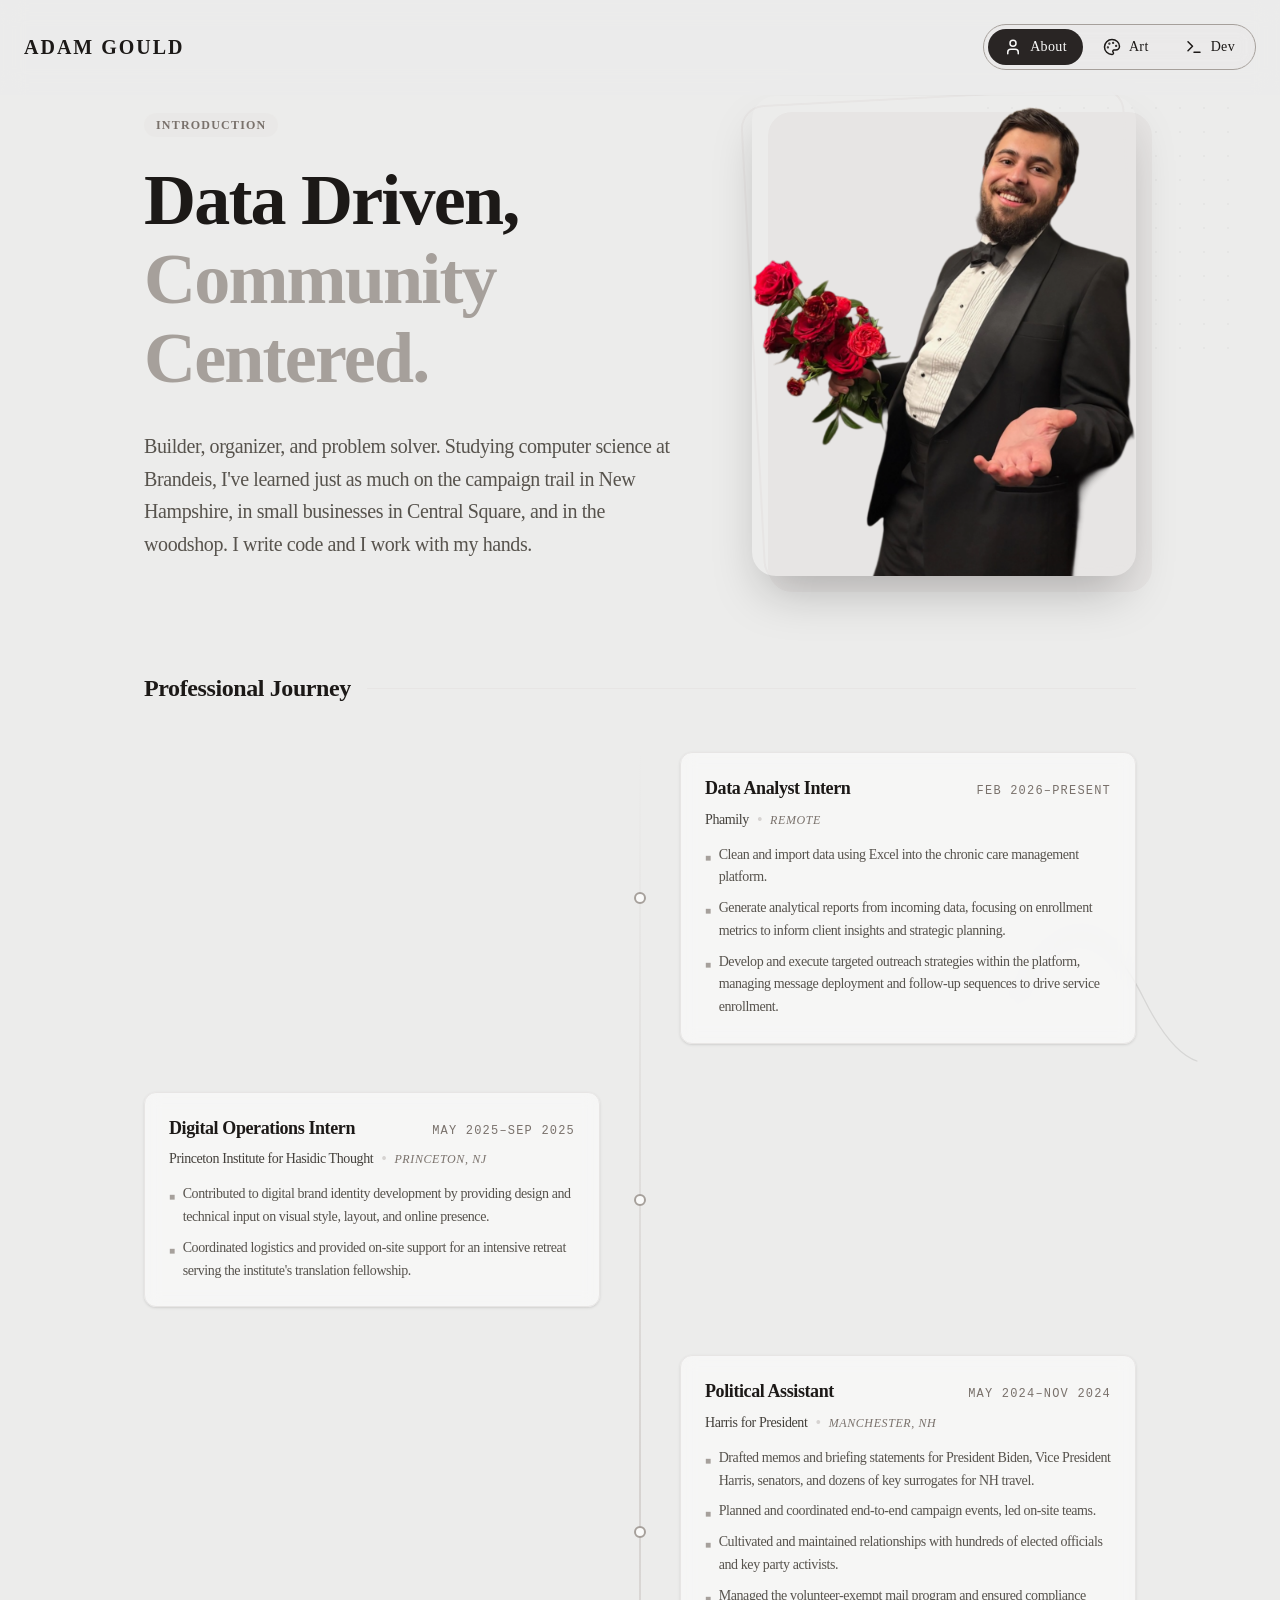
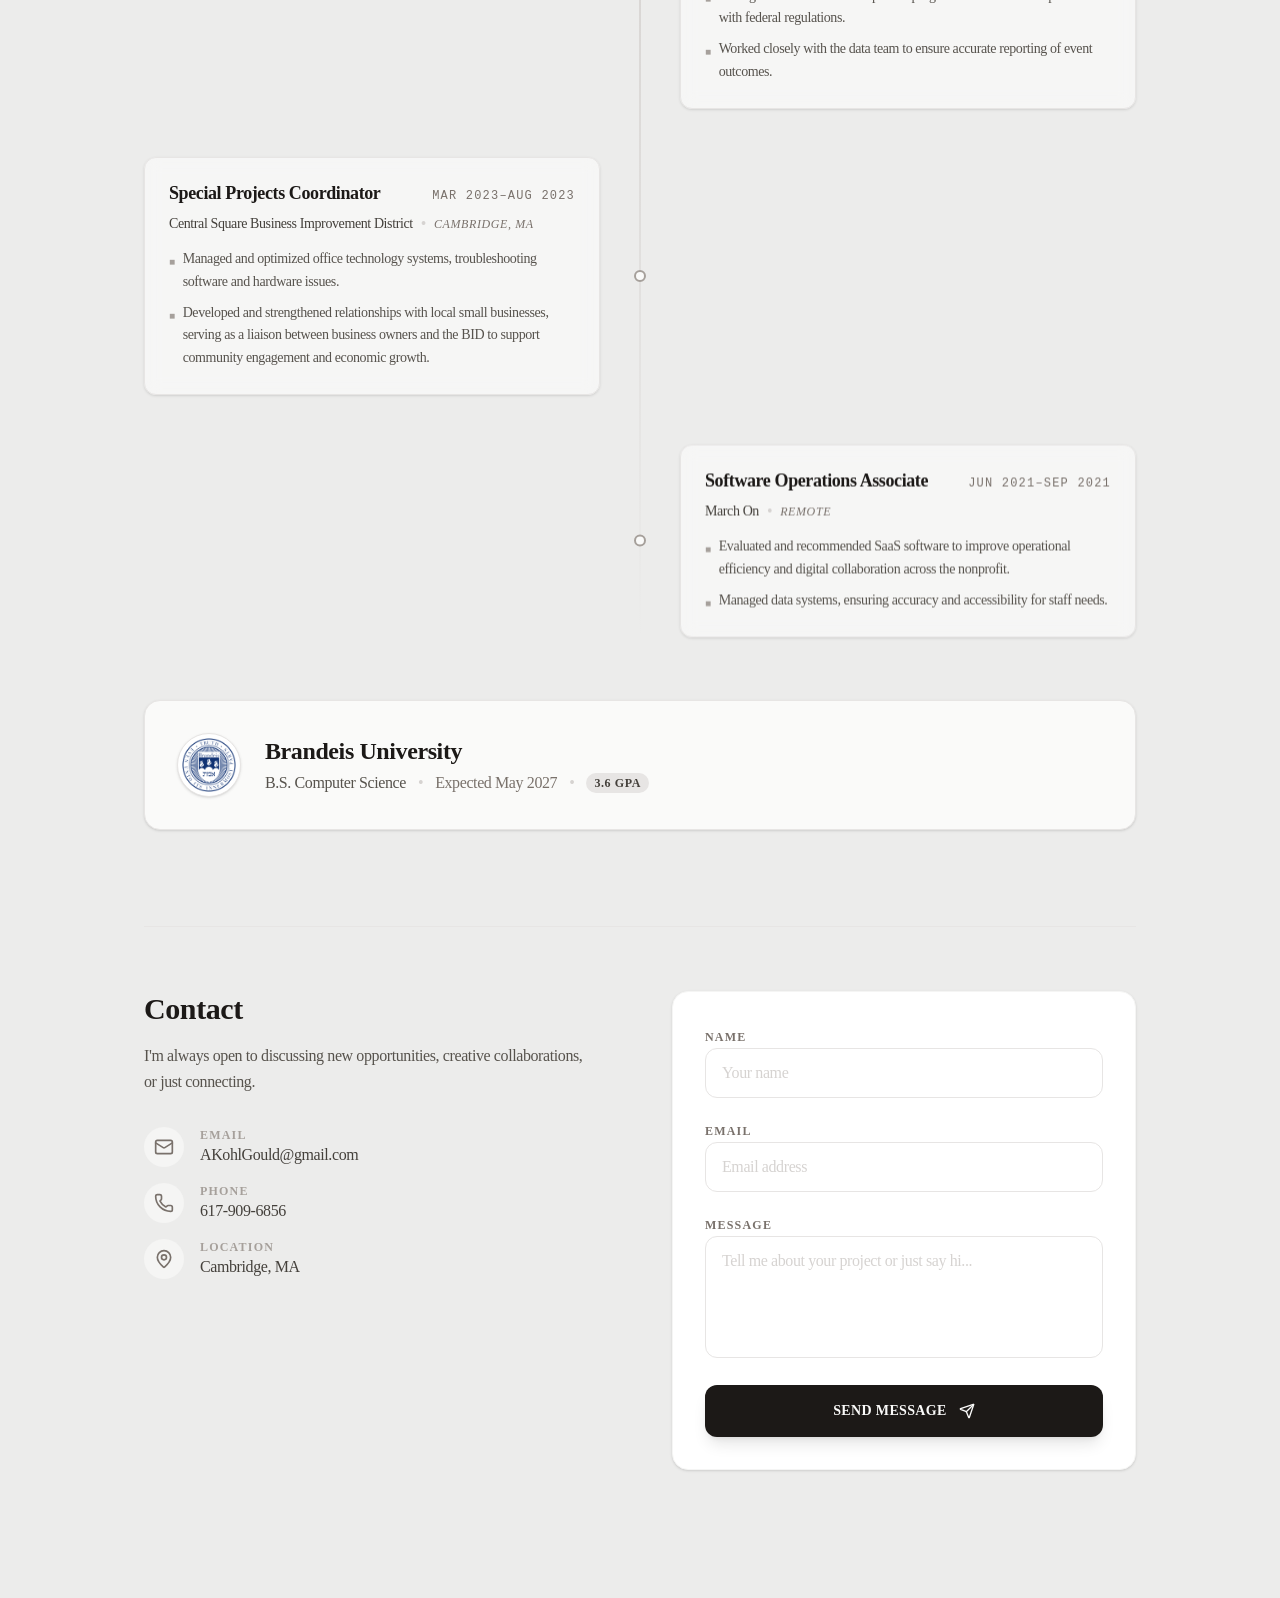
==== commit 5e18302e: "Updates" ====
--- a/index.html
+++ b/index.html
@@ -5,8 +5,8 @@
     <link rel="icon" type="image/svg+xml" href="./vite.svg" />
     <meta name="viewport" content="width=device-width, initial-scale=1.0" />
     <title>temp-project</title>
-    <script type="module" crossorigin src="./assets/index-DV_4wNOk.js"></script>
-    <link rel="stylesheet" crossorigin href="./assets/index-BgPTdxQb.css">
+    <script type="module" crossorigin src="./assets/index-BtD724BB.js"></script>
+    <link rel="stylesheet" crossorigin href="./assets/index-7jS0qS2A.css">
   </head>
   <body>
     <div id="root"></div>
--- a/assets/index-7jS0qS2A.css
+++ b/assets/index-7jS0qS2A.css
@@ -0,0 +1 @@
+@import"https://fonts.googleapis.com/css2?family=Cormorant+Garamond:ital,wght@0,300;0,400;0,600;1,400&family=Fira+Code:wght@300;400;600&display=swap";@layer properties{@supports ((-webkit-hyphens:none) and (not (margin-trim:inline))) or ((-moz-orient:inline) and (not (color:rgb(from red r g b)))){*,:before,:after,::backdrop{--tw-translate-x:0;--tw-translate-y:0;--tw-translate-z:0;--tw-rotate-x:initial;--tw-rotate-y:initial;--tw-rotate-z:initial;--tw-skew-x:initial;--tw-skew-y:initial;--tw-space-y-reverse:0;--tw-border-style:solid;--tw-leading:initial;--tw-font-weight:initial;--tw-tracking:initial;--tw-shadow:0 0 #0000;--tw-shadow-color:initial;--tw-shadow-alpha:100%;--tw-inset-shadow:0 0 #0000;--tw-inset-shadow-color:initial;--tw-inset-shadow-alpha:100%;--tw-ring-color:initial;--tw-ring-shadow:0 0 #0000;--tw-inset-ring-color:initial;--tw-inset-ring-shadow:0 0 #0000;--tw-ring-inset:initial;--tw-ring-offset-width:0px;--tw-ring-offset-color:#fff;--tw-ring-offset-shadow:0 0 #0000;--tw-blur:initial;--tw-brightness:initial;--tw-contrast:initial;--tw-grayscale:initial;--tw-hue-rotate:initial;--tw-invert:initial;--tw-opacity:initial;--tw-saturate:initial;--tw-sepia:initial;--tw-drop-shadow:initial;--tw-drop-shadow-color:initial;--tw-drop-shadow-alpha:100%;--tw-drop-shadow-size:initial;--tw-backdrop-blur:initial;--tw-backdrop-brightness:initial;--tw-backdrop-contrast:initial;--tw-backdrop-grayscale:initial;--tw-backdrop-hue-rotate:initial;--tw-backdrop-invert:initial;--tw-backdrop-opacity:initial;--tw-backdrop-saturate:initial;--tw-backdrop-sepia:initial;--tw-duration:initial;--tw-scale-x:1;--tw-scale-y:1;--tw-scale-z:1;--tw-content:"";--tw-gradient-position:initial;--tw-gradient-from:#0000;--tw-gradient-via:#0000;--tw-gradient-to:#0000;--tw-gradient-stops:initial;--tw-gradient-via-stops:initial;--tw-gradient-from-position:0%;--tw-gradient-via-position:50%;--tw-gradient-to-position:100%}}}@layer theme{:root,:host{--font-sans:ui-sans-serif,system-ui,sans-serif,"Apple Color Emoji","Segoe UI Emoji","Segoe UI Symbol","Noto Color Emoji";--font-serif:ui-serif,Georgia,Cambria,"Times New Roman",Times,serif;--font-mono:ui-monospace,SFMono-Regular,Menlo,Monaco,Consolas,"Liberation Mono","Courier New",monospace;--color-red-50:oklch(97.1% .013 17.38);--color-red-100:oklch(93.6% .032 17.717);--color-red-700:oklch(50.5% .213 27.518);--color-green-50:oklch(98.2% .018 155.826);--color-green-100:oklch(96.2% .044 156.743);--color-green-700:oklch(52.7% .154 150.069);--color-blue-100:oklch(93.2% .032 255.585);--color-blue-300:oklch(80.9% .105 251.813);--color-blue-400:oklch(70.7% .165 254.624);--color-slate-100:oklch(96.8% .007 247.896);--color-slate-200:oklch(92.9% .013 255.508);--color-slate-400:oklch(70.4% .04 256.788);--color-slate-500:oklch(55.4% .046 257.417);--color-slate-600:oklch(44.6% .043 257.281);--color-slate-700:oklch(37.2% .044 257.287);--color-slate-800:oklch(27.9% .041 260.031);--color-slate-900:oklch(20.8% .042 265.755);--color-gray-900:oklch(21% .034 264.665);--color-stone-50:oklch(98.5% .001 106.423);--color-stone-100:oklch(97% .001 106.424);--color-stone-200:oklch(92.3% .003 48.717);--color-stone-300:oklch(86.9% .005 56.366);--color-stone-400:oklch(70.9% .01 56.259);--color-stone-500:oklch(55.3% .013 58.071);--color-stone-600:oklch(44.4% .011 73.639);--color-stone-700:oklch(37.4% .01 67.558);--color-stone-800:oklch(26.8% .007 34.298);--color-stone-900:oklch(21.6% .006 56.043);--color-black:#000;--color-white:#fff;--spacing:.25rem;--container-sm:24rem;--container-md:28rem;--container-xl:36rem;--container-5xl:64rem;--container-7xl:80rem;--text-xs:.75rem;--text-xs--line-height:calc(1/.75);--text-sm:.875rem;--text-sm--line-height:calc(1.25/.875);--text-lg:1.125rem;--text-lg--line-height:calc(1.75/1.125);--text-xl:1.25rem;--text-xl--line-height:calc(1.75/1.25);--text-2xl:1.5rem;--text-2xl--line-height:calc(2/1.5);--text-3xl:1.875rem;--text-3xl--line-height: 1.2 ;--text-5xl:3rem;--text-5xl--line-height:1;--text-7xl:4.5rem;--text-7xl--line-height:1;--font-weight-medium:500;--font-weight-bold:700;--tracking-tight:-.025em;--tracking-wide:.025em;--tracking-wider:.05em;--tracking-widest:.1em;--leading-tight:1.25;--leading-relaxed:1.625;--radius-lg:.5rem;--radius-xl:.75rem;--radius-2xl:1rem;--radius-3xl:1.5rem;--blur-sm:8px;--blur-md:12px;--blur-3xl:64px;--aspect-video:16/9;--default-transition-duration:.15s;--default-transition-timing-function:cubic-bezier(.4,0,.2,1);--default-font-family:var(--font-sans);--default-mono-font-family:var(--font-mono)}}@layer base{*,:after,:before,::backdrop{box-sizing:border-box;border:0 solid;margin:0;padding:0}::file-selector-button{box-sizing:border-box;border:0 solid;margin:0;padding:0}html,:host{-webkit-text-size-adjust:100%;-moz-tab-size:4;-o-tab-size:4;tab-size:4;line-height:1.5;font-family:var(--default-font-family,ui-sans-serif,system-ui,sans-serif,"Apple Color Emoji","Segoe UI Emoji","Segoe UI Symbol","Noto Color Emoji");font-feature-settings:var(--default-font-feature-settings,normal);font-variation-settings:var(--default-font-variation-settings,normal);-webkit-tap-highlight-color:transparent}hr{height:0;color:inherit;border-top-width:1px}abbr:where([title]){-webkit-text-decoration:underline dotted;text-decoration:underline dotted}h1,h2,h3,h4,h5,h6{font-size:inherit;font-weight:inherit}a{color:inherit;-webkit-text-decoration:inherit;text-decoration:inherit}b,strong{font-weight:bolder}code,kbd,samp,pre{font-family:var(--default-mono-font-family,ui-monospace,SFMono-Regular,Menlo,Monaco,Consolas,"Liberation Mono","Courier New",monospace);font-feature-settings:var(--default-mono-font-feature-settings,normal);font-variation-settings:var(--default-mono-font-variation-settings,normal);font-size:1em}small{font-size:80%}sub,sup{vertical-align:baseline;font-size:75%;line-height:0;position:relative}sub{bottom:-.25em}sup{top:-.5em}table{text-indent:0;border-color:inherit;border-collapse:collapse}:-moz-focusring{outline:auto}progress{vertical-align:baseline}summary{display:list-item}ol,ul,menu{list-style:none}img,svg,video,canvas,audio,iframe,embed,object{vertical-align:middle;display:block}img,video{max-width:100%;height:auto}button,input,select,optgroup,textarea{font:inherit;font-feature-settings:inherit;font-variation-settings:inherit;letter-spacing:inherit;color:inherit;opacity:1;background-color:#0000;border-radius:0}::file-selector-button{font:inherit;font-feature-settings:inherit;font-variation-settings:inherit;letter-spacing:inherit;color:inherit;opacity:1;background-color:#0000;border-radius:0}:where(select:is([multiple],[size])) optgroup{font-weight:bolder}:where(select:is([multiple],[size])) optgroup option{padding-inline-start:20px}::file-selector-button{margin-inline-end:4px}::-moz-placeholder{opacity:1}::placeholder{opacity:1}@supports (not (-webkit-appearance:-apple-pay-button)) or (contain-intrinsic-size:1px){::-moz-placeholder{color:currentColor}::placeholder{color:currentColor}@supports (color:color-mix(in lab,red,red)){::-moz-placeholder{color:color-mix(in oklab,currentcolor 50%,transparent)}::placeholder{color:color-mix(in oklab,currentcolor 50%,transparent)}}}textarea{resize:vertical}::-webkit-search-decoration{-webkit-appearance:none}::-webkit-date-and-time-value{min-height:1lh;text-align:inherit}::-webkit-datetime-edit{display:inline-flex}::-webkit-datetime-edit-fields-wrapper{padding:0}::-webkit-datetime-edit{padding-block:0}::-webkit-datetime-edit-year-field{padding-block:0}::-webkit-datetime-edit-month-field{padding-block:0}::-webkit-datetime-edit-day-field{padding-block:0}::-webkit-datetime-edit-hour-field{padding-block:0}::-webkit-datetime-edit-minute-field{padding-block:0}::-webkit-datetime-edit-second-field{padding-block:0}::-webkit-datetime-edit-millisecond-field{padding-block:0}::-webkit-datetime-edit-meridiem-field{padding-block:0}::-webkit-calendar-picker-indicator{line-height:1}:-moz-ui-invalid{box-shadow:none}button,input:where([type=button],[type=reset],[type=submit]){-webkit-appearance:button;-moz-appearance:button;appearance:button}::file-selector-button{-webkit-appearance:button;-moz-appearance:button;appearance:button}::-webkit-inner-spin-button{height:auto}::-webkit-outer-spin-button{height:auto}[hidden]:where(:not([hidden=until-found])){display:none!important}body{background-color:var(--color-white);color:var(--color-gray-900);-webkit-font-smoothing:antialiased;-moz-osx-font-smoothing:grayscale}}@layer components;@layer utilities{.pointer-events-none{pointer-events:none}.absolute{position:absolute}.fixed{position:fixed}.relative{position:relative}.inset-0{inset:calc(var(--spacing)*0)}.inset-x-0{inset-inline:calc(var(--spacing)*0)}.top-0{top:calc(var(--spacing)*0)}.top-1\/4{top:25%}.-right-10{right:calc(var(--spacing)*-10)}.right-0{right:calc(var(--spacing)*0)}.-bottom-20{bottom:calc(var(--spacing)*-20)}.bottom-4{bottom:calc(var(--spacing)*4)}.-left-20{left:calc(var(--spacing)*-20)}.left-0{left:calc(var(--spacing)*0)}.left-5{left:calc(var(--spacing)*5)}.-z-10{z-index:-10}.z-0{z-index:0}.z-10{z-index:10}.z-50{z-index:50}.z-\[-1\]{z-index:-1}.container{width:100%}@media(min-width:40rem){.container{max-width:40rem}}@media(min-width:48rem){.container{max-width:48rem}}@media(min-width:64rem){.container{max-width:64rem}}@media(min-width:80rem){.container{max-width:80rem}}@media(min-width:96rem){.container{max-width:96rem}}.m-24{margin:calc(var(--spacing)*24)}.m-45{margin:calc(var(--spacing)*45)}.m-110{margin:calc(var(--spacing)*110)}.m-122{margin:calc(var(--spacing)*122)}.m-125{margin:calc(var(--spacing)*125)}.m-170{margin:calc(var(--spacing)*170)}.m-227{margin:calc(var(--spacing)*227)}.m-240{margin:calc(var(--spacing)*240)}.m-285{margin:calc(var(--spacing)*285)}.m-320{margin:calc(var(--spacing)*320)}.m-380{margin:calc(var(--spacing)*380)}.m-408{margin:calc(var(--spacing)*408)}.m-470{margin:calc(var(--spacing)*470)}.mx-auto{margin-inline:auto}.mt-1\.5{margin-top:calc(var(--spacing)*1.5)}.mt-16{margin-top:calc(var(--spacing)*16)}.mt-24{margin-top:calc(var(--spacing)*24)}.mr-2{margin-right:calc(var(--spacing)*2)}.mb-1{margin-bottom:calc(var(--spacing)*1)}.mb-2{margin-bottom:calc(var(--spacing)*2)}.mb-3{margin-bottom:calc(var(--spacing)*3)}.mb-4{margin-bottom:calc(var(--spacing)*4)}.mb-6{margin-bottom:calc(var(--spacing)*6)}.mb-8{margin-bottom:calc(var(--spacing)*8)}.mb-12{margin-bottom:calc(var(--spacing)*12)}.mb-24{margin-bottom:calc(var(--spacing)*24)}.ml-auto{margin-left:auto}.flex{display:flex}.grid{display:grid}.hidden{display:none}.inline-block{display:inline-block}.aspect-\[4\/5\]{aspect-ratio:4/5}.aspect-video{aspect-ratio:var(--aspect-video)}.h-1\.5{height:calc(var(--spacing)*1.5)}.h-3{height:calc(var(--spacing)*3)}.h-10{height:calc(var(--spacing)*10)}.h-12{height:calc(var(--spacing)*12)}.h-16{height:calc(var(--spacing)*16)}.h-64{height:calc(var(--spacing)*64)}.h-96{height:calc(var(--spacing)*96)}.h-full{height:100%}.h-px{height:1px}.min-h-screen{min-height:100vh}.w-1\.5{width:calc(var(--spacing)*1.5)}.w-3{width:calc(var(--spacing)*3)}.w-4\/5{width:80%}.w-10{width:calc(var(--spacing)*10)}.w-16{width:calc(var(--spacing)*16)}.w-64{width:calc(var(--spacing)*64)}.w-96{width:calc(var(--spacing)*96)}.w-\[calc\(100\%-4rem\)\]{width:calc(100% - 4rem)}.w-full{width:100%}.max-w-5xl{max-width:var(--container-5xl)}.max-w-7xl{max-width:var(--container-7xl)}.max-w-md{max-width:var(--container-md)}.max-w-sm{max-width:var(--container-sm)}.max-w-xl{max-width:var(--container-xl)}.flex-1{flex:1}.shrink-0{flex-shrink:0}.-translate-x-1\/2{--tw-translate-x: -50% ;translate:var(--tw-translate-x)var(--tw-translate-y)}.translate-x-4{--tw-translate-x:calc(var(--spacing)*4);translate:var(--tw-translate-x)var(--tw-translate-y)}.translate-y-4{--tw-translate-y:calc(var(--spacing)*4);translate:var(--tw-translate-x)var(--tw-translate-y)}.-rotate-3{rotate:-3deg}.transform{transform:var(--tw-rotate-x,)var(--tw-rotate-y,)var(--tw-rotate-z,)var(--tw-skew-x,)var(--tw-skew-y,)}.cursor-not-allowed{cursor:not-allowed}.cursor-pointer{cursor:pointer}.resize-none{resize:none}.grid-cols-1{grid-template-columns:repeat(1,minmax(0,1fr))}.flex-col{flex-direction:column}.flex-wrap{flex-wrap:wrap}.items-center{align-items:center}.justify-between{justify-content:space-between}.justify-center{justify-content:center}.gap-1{gap:calc(var(--spacing)*1)}.gap-2{gap:calc(var(--spacing)*2)}.gap-3{gap:calc(var(--spacing)*3)}.gap-4{gap:calc(var(--spacing)*4)}.gap-6{gap:calc(var(--spacing)*6)}.gap-8{gap:calc(var(--spacing)*8)}.gap-12{gap:calc(var(--spacing)*12)}.gap-16{gap:calc(var(--spacing)*16)}:where(.space-y-1>:not(:last-child)){--tw-space-y-reverse:0;margin-block-start:calc(calc(var(--spacing)*1)*var(--tw-space-y-reverse));margin-block-end:calc(calc(var(--spacing)*1)*calc(1 - var(--tw-space-y-reverse)))}:where(.space-y-2>:not(:last-child)){--tw-space-y-reverse:0;margin-block-start:calc(calc(var(--spacing)*2)*var(--tw-space-y-reverse));margin-block-end:calc(calc(var(--spacing)*2)*calc(1 - var(--tw-space-y-reverse)))}:where(.space-y-4>:not(:last-child)){--tw-space-y-reverse:0;margin-block-start:calc(calc(var(--spacing)*4)*var(--tw-space-y-reverse));margin-block-end:calc(calc(var(--spacing)*4)*calc(1 - var(--tw-space-y-reverse)))}:where(.space-y-5>:not(:last-child)){--tw-space-y-reverse:0;margin-block-start:calc(calc(var(--spacing)*5)*var(--tw-space-y-reverse));margin-block-end:calc(calc(var(--spacing)*5)*calc(1 - var(--tw-space-y-reverse)))}:where(.space-y-8>:not(:last-child)){--tw-space-y-reverse:0;margin-block-start:calc(calc(var(--spacing)*8)*var(--tw-space-y-reverse));margin-block-end:calc(calc(var(--spacing)*8)*calc(1 - var(--tw-space-y-reverse)))}:where(.space-y-12>:not(:last-child)){--tw-space-y-reverse:0;margin-block-start:calc(calc(var(--spacing)*12)*var(--tw-space-y-reverse));margin-block-end:calc(calc(var(--spacing)*12)*calc(1 - var(--tw-space-y-reverse)))}.gap-x-2{-moz-column-gap:calc(var(--spacing)*2);column-gap:calc(var(--spacing)*2)}.gap-x-3{-moz-column-gap:calc(var(--spacing)*3);column-gap:calc(var(--spacing)*3)}.gap-y-1{row-gap:calc(var(--spacing)*1)}.overflow-hidden{overflow:hidden}.rounded{border-radius:.25rem}.rounded-2xl{border-radius:var(--radius-2xl)}.rounded-3xl{border-radius:var(--radius-3xl)}.rounded-full{border-radius:3.40282e38px}.rounded-lg{border-radius:var(--radius-lg)}.rounded-xl{border-radius:var(--radius-xl)}.border{border-style:var(--tw-border-style);border-width:1px}.border-2{border-style:var(--tw-border-style);border-width:2px}.border-t{border-top-style:var(--tw-border-style);border-top-width:1px}.border-b{border-bottom-style:var(--tw-border-style);border-bottom-width:1px}.border-green-100{border-color:var(--color-green-100)}.border-red-100{border-color:var(--color-red-100)}.border-slate-500{border-color:var(--color-slate-500)}.border-slate-600{border-color:var(--color-slate-600)}.border-slate-700{border-color:var(--color-slate-700)}.border-slate-700\/50{border-color:#31415880}@supports (color:color-mix(in lab,red,red)){.border-slate-700\/50{border-color:color-mix(in oklab,var(--color-slate-700)50%,transparent)}}.border-stone-100{border-color:var(--color-stone-100)}.border-stone-200{border-color:var(--color-stone-200)}.border-stone-200\/50{border-color:#e7e5e480}@supports (color:color-mix(in lab,red,red)){.border-stone-200\/50{border-color:color-mix(in oklab,var(--color-stone-200)50%,transparent)}}.border-stone-300{border-color:var(--color-stone-300)}.border-stone-300\/50{border-color:#d6d3d180}@supports (color:color-mix(in lab,red,red)){.border-stone-300\/50{border-color:color-mix(in oklab,var(--color-stone-300)50%,transparent)}}.border-stone-400{border-color:var(--color-stone-400)}.border-transparent{border-color:#0000}.bg-\[\#ececeb\]\/80{background-color:#ececebcc}.bg-black{background-color:var(--color-black)}.bg-green-50{background-color:var(--color-green-50)}.bg-red-50{background-color:var(--color-red-50)}.bg-slate-100{background-color:var(--color-slate-100)}.bg-slate-800{background-color:var(--color-slate-800)}.bg-slate-800\/20{background-color:#1d293d33}@supports (color:color-mix(in lab,red,red)){.bg-slate-800\/20{background-color:color-mix(in oklab,var(--color-slate-800)20%,transparent)}}.bg-slate-900{background-color:var(--color-slate-900)}.bg-slate-900\/80{background-color:#0f172bcc}@supports (color:color-mix(in lab,red,red)){.bg-slate-900\/80{background-color:color-mix(in oklab,var(--color-slate-900)80%,transparent)}}.bg-stone-50{background-color:var(--color-stone-50)}.bg-stone-100{background-color:var(--color-stone-100)}.bg-stone-100\/80{background-color:#f5f5f4cc}@supports (color:color-mix(in lab,red,red)){.bg-stone-100\/80{background-color:color-mix(in oklab,var(--color-stone-100)80%,transparent)}}.bg-stone-200{background-color:var(--color-stone-200)}.bg-stone-200\/30{background-color:#e7e5e44d}@supports (color:color-mix(in lab,red,red)){.bg-stone-200\/30{background-color:color-mix(in oklab,var(--color-stone-200)30%,transparent)}}.bg-stone-200\/50{background-color:#e7e5e480}@supports (color:color-mix(in lab,red,red)){.bg-stone-200\/50{background-color:color-mix(in oklab,var(--color-stone-200)50%,transparent)}}.bg-stone-800{background-color:var(--color-stone-800)}.bg-stone-800\/30{background-color:#2925244d}@supports (color:color-mix(in lab,red,red)){.bg-stone-800\/30{background-color:color-mix(in oklab,var(--color-stone-800)30%,transparent)}}.bg-stone-900{background-color:var(--color-stone-900)}.bg-white{background-color:var(--color-white)}.bg-white\/20{background-color:#fff3}@supports (color:color-mix(in lab,red,red)){.bg-white\/20{background-color:color-mix(in oklab,var(--color-white)20%,transparent)}}.bg-white\/50{background-color:#ffffff80}@supports (color:color-mix(in lab,red,red)){.bg-white\/50{background-color:color-mix(in oklab,var(--color-white)50%,transparent)}}.object-contain{-o-object-fit:contain;object-fit:contain}.object-cover{-o-object-fit:cover;object-fit:cover}.p-1{padding:calc(var(--spacing)*1)}.p-2{padding:calc(var(--spacing)*2)}.p-4{padding:calc(var(--spacing)*4)}.p-6{padding:calc(var(--spacing)*6)}.p-8{padding:calc(var(--spacing)*8)}.px-2{padding-inline:calc(var(--spacing)*2)}.px-3{padding-inline:calc(var(--spacing)*3)}.px-4{padding-inline:calc(var(--spacing)*4)}.px-6{padding-inline:calc(var(--spacing)*6)}.py-0\.5{padding-block:calc(var(--spacing)*.5)}.py-1{padding-block:calc(var(--spacing)*1)}.py-2{padding-block:calc(var(--spacing)*2)}.py-3{padding-block:calc(var(--spacing)*3)}.py-4{padding-block:calc(var(--spacing)*4)}.py-20{padding-block:calc(var(--spacing)*20)}.pt-16{padding-top:calc(var(--spacing)*16)}.pt-24{padding-top:calc(var(--spacing)*24)}.pb-32{padding-bottom:calc(var(--spacing)*32)}.text-center{text-align:center}.text-left{text-align:left}.font-mono{font-family:var(--font-mono)}.font-serif{font-family:var(--font-serif)}.text-2xl{font-size:var(--text-2xl);line-height:var(--tw-leading,var(--text-2xl--line-height))}.text-3xl{font-size:var(--text-3xl);line-height:var(--tw-leading,var(--text-3xl--line-height))}.text-5xl{font-size:var(--text-5xl);line-height:var(--tw-leading,var(--text-5xl--line-height))}.text-lg{font-size:var(--text-lg);line-height:var(--tw-leading,var(--text-lg--line-height))}.text-sm{font-size:var(--text-sm);line-height:var(--tw-leading,var(--text-sm--line-height))}.text-xl{font-size:var(--text-xl);line-height:var(--tw-leading,var(--text-xl--line-height))}.text-xs{font-size:var(--text-xs);line-height:var(--tw-leading,var(--text-xs--line-height))}.text-\[10px\]{font-size:10px}.leading-\[1\.1\]{--tw-leading:1.1;line-height:1.1}.leading-relaxed{--tw-leading:var(--leading-relaxed);line-height:var(--leading-relaxed)}.leading-tight{--tw-leading:var(--leading-tight);line-height:var(--leading-tight)}.font-bold{--tw-font-weight:var(--font-weight-bold);font-weight:var(--font-weight-bold)}.font-medium{--tw-font-weight:var(--font-weight-medium);font-weight:var(--font-weight-medium)}.tracking-tight{--tw-tracking:var(--tracking-tight);letter-spacing:var(--tracking-tight)}.tracking-wide{--tw-tracking:var(--tracking-wide);letter-spacing:var(--tracking-wide)}.tracking-wider{--tw-tracking:var(--tracking-wider);letter-spacing:var(--tracking-wider)}.tracking-widest{--tw-tracking:var(--tracking-widest);letter-spacing:var(--tracking-widest)}.whitespace-nowrap{white-space:nowrap}.text-blue-100{color:var(--color-blue-100)}.text-blue-400{color:var(--color-blue-400)}.text-green-700{color:var(--color-green-700)}.text-red-700{color:var(--color-red-700)}.text-slate-100{color:var(--color-slate-100)}.text-slate-200{color:var(--color-slate-200)}.text-slate-400{color:var(--color-slate-400)}.text-slate-900{color:var(--color-slate-900)}.text-stone-50{color:var(--color-stone-50)}.text-stone-300{color:var(--color-stone-300)}.text-stone-400{color:var(--color-stone-400)}.text-stone-500{color:var(--color-stone-500)}.text-stone-600{color:var(--color-stone-600)}.text-stone-700{color:var(--color-stone-700)}.text-stone-800{color:var(--color-stone-800)}.text-stone-900{color:var(--color-stone-900)}.text-white{color:var(--color-white)}.uppercase{text-transform:uppercase}.italic{font-style:italic}.opacity-0{opacity:0}.opacity-10{opacity:.1}.opacity-80{opacity:.8}.opacity-100{opacity:1}.opacity-\[0\.03\]{opacity:.03}.shadow-2xl{--tw-shadow:0 25px 50px -12px var(--tw-shadow-color,#00000040);box-shadow:var(--tw-inset-shadow),var(--tw-inset-ring-shadow),var(--tw-ring-offset-shadow),var(--tw-ring-shadow),var(--tw-shadow)}.shadow-lg{--tw-shadow:0 10px 15px -3px var(--tw-shadow-color,#0000001a),0 4px 6px -4px var(--tw-shadow-color,#0000001a);box-shadow:var(--tw-inset-shadow),var(--tw-inset-ring-shadow),var(--tw-ring-offset-shadow),var(--tw-ring-shadow),var(--tw-shadow)}.shadow-sm{--tw-shadow:0 1px 3px 0 var(--tw-shadow-color,#0000001a),0 1px 2px -1px var(--tw-shadow-color,#0000001a);box-shadow:var(--tw-inset-shadow),var(--tw-inset-ring-shadow),var(--tw-ring-offset-shadow),var(--tw-ring-shadow),var(--tw-shadow)}.shadow-stone-200{--tw-shadow-color:oklch(92.3% .003 48.717)}@supports (color:color-mix(in lab,red,red)){.shadow-stone-200{--tw-shadow-color:color-mix(in oklab,var(--color-stone-200)var(--tw-shadow-alpha),transparent)}}.blur-3xl{--tw-blur:blur(var(--blur-3xl));filter:var(--tw-blur,)var(--tw-brightness,)var(--tw-contrast,)var(--tw-grayscale,)var(--tw-hue-rotate,)var(--tw-invert,)var(--tw-saturate,)var(--tw-sepia,)var(--tw-drop-shadow,)}.grayscale{--tw-grayscale:grayscale(100%);filter:var(--tw-blur,)var(--tw-brightness,)var(--tw-contrast,)var(--tw-grayscale,)var(--tw-hue-rotate,)var(--tw-invert,)var(--tw-saturate,)var(--tw-sepia,)var(--tw-drop-shadow,)}.backdrop-blur-md{--tw-backdrop-blur:blur(var(--blur-md));-webkit-backdrop-filter:var(--tw-backdrop-blur,)var(--tw-backdrop-brightness,)var(--tw-backdrop-contrast,)var(--tw-backdrop-grayscale,)var(--tw-backdrop-hue-rotate,)var(--tw-backdrop-invert,)var(--tw-backdrop-opacity,)var(--tw-backdrop-saturate,)var(--tw-backdrop-sepia,);backdrop-filter:var(--tw-backdrop-blur,)var(--tw-backdrop-brightness,)var(--tw-backdrop-contrast,)var(--tw-backdrop-grayscale,)var(--tw-backdrop-hue-rotate,)var(--tw-backdrop-invert,)var(--tw-backdrop-opacity,)var(--tw-backdrop-saturate,)var(--tw-backdrop-sepia,)}.backdrop-blur-sm{--tw-backdrop-blur:blur(var(--blur-sm));-webkit-backdrop-filter:var(--tw-backdrop-blur,)var(--tw-backdrop-brightness,)var(--tw-backdrop-contrast,)var(--tw-backdrop-grayscale,)var(--tw-backdrop-hue-rotate,)var(--tw-backdrop-invert,)var(--tw-backdrop-opacity,)var(--tw-backdrop-saturate,)var(--tw-backdrop-sepia,);backdrop-filter:var(--tw-backdrop-blur,)var(--tw-backdrop-brightness,)var(--tw-backdrop-contrast,)var(--tw-backdrop-grayscale,)var(--tw-backdrop-hue-rotate,)var(--tw-backdrop-invert,)var(--tw-backdrop-opacity,)var(--tw-backdrop-saturate,)var(--tw-backdrop-sepia,)}.transition{transition-property:color,background-color,border-color,outline-color,text-decoration-color,fill,stroke,--tw-gradient-from,--tw-gradient-via,--tw-gradient-to,opacity,box-shadow,transform,translate,scale,rotate,filter,backdrop-filter,display,content-visibility,overlay,pointer-events;transition-timing-function:var(--tw-ease,var(--default-transition-timing-function));transition-duration:var(--tw-duration,var(--default-transition-duration))}.transition-all{transition-property:all;transition-timing-function:var(--tw-ease,var(--default-transition-timing-function));transition-duration:var(--tw-duration,var(--default-transition-duration))}.transition-colors{transition-property:color,background-color,border-color,outline-color,text-decoration-color,fill,stroke,--tw-gradient-from,--tw-gradient-via,--tw-gradient-to;transition-timing-function:var(--tw-ease,var(--default-transition-timing-function));transition-duration:var(--tw-duration,var(--default-transition-duration))}.transition-opacity{transition-property:opacity;transition-timing-function:var(--tw-ease,var(--default-transition-timing-function));transition-duration:var(--tw-duration,var(--default-transition-duration))}.transition-shadow{transition-property:box-shadow;transition-timing-function:var(--tw-ease,var(--default-transition-timing-function));transition-duration:var(--tw-duration,var(--default-transition-duration))}.transition-transform{transition-property:transform,translate,scale,rotate;transition-timing-function:var(--tw-ease,var(--default-transition-timing-function));transition-duration:var(--tw-duration,var(--default-transition-duration))}.duration-300{--tw-duration:.3s;transition-duration:.3s}.duration-500{--tw-duration:.5s;transition-duration:.5s}.duration-700{--tw-duration:.7s;transition-duration:.7s}@media(hover:hover){.group-hover\:scale-105:is(:where(.group):hover *){--tw-scale-x:105%;--tw-scale-y:105%;--tw-scale-z:105%;scale:var(--tw-scale-x)var(--tw-scale-y)}.group-hover\:rotate-0:is(:where(.group):hover *){rotate:none}.group-hover\:bg-stone-400:is(:where(.group):hover *){background-color:var(--color-stone-400)}.group-hover\:text-blue-300:is(:where(.group):hover *){color:var(--color-blue-300)}.group-hover\:opacity-100:is(:where(.group):hover *){opacity:1}.group-hover\:shadow-\[0_0_15px_rgba\(59\,130\,246\,0\.3\)\]:is(:where(.group):hover *){--tw-shadow:0 0 15px var(--tw-shadow-color,#3b82f64d);box-shadow:var(--tw-inset-shadow),var(--tw-inset-ring-shadow),var(--tw-ring-offset-shadow),var(--tw-ring-shadow),var(--tw-shadow)}.group-hover\:grayscale-0:is(:where(.group):hover *){--tw-grayscale:grayscale(0%);filter:var(--tw-blur,)var(--tw-brightness,)var(--tw-contrast,)var(--tw-grayscale,)var(--tw-hue-rotate,)var(--tw-invert,)var(--tw-saturate,)var(--tw-sepia,)var(--tw-drop-shadow,)}}.placeholder\:text-stone-300::-moz-placeholder{color:var(--color-stone-300)}.placeholder\:text-stone-300::placeholder{color:var(--color-stone-300)}.before\:absolute:before{content:var(--tw-content);position:absolute}.before\:inset-0:before{content:var(--tw-content);inset:calc(var(--spacing)*0)}.before\:ml-5:before{content:var(--tw-content);margin-left:calc(var(--spacing)*5)}.before\:h-full:before{content:var(--tw-content);height:100%}.before\:w-0\.5:before{content:var(--tw-content);width:calc(var(--spacing)*.5)}.before\:-translate-x-px:before{content:var(--tw-content);--tw-translate-x:-1px;translate:var(--tw-translate-x)var(--tw-translate-y)}.before\:bg-gradient-to-b:before{content:var(--tw-content);--tw-gradient-position:to bottom in oklab;background-image:linear-gradient(var(--tw-gradient-stops))}.before\:from-transparent:before{content:var(--tw-content);--tw-gradient-from:transparent;--tw-gradient-stops:var(--tw-gradient-via-stops,var(--tw-gradient-position),var(--tw-gradient-from)var(--tw-gradient-from-position),var(--tw-gradient-to)var(--tw-gradient-to-position))}.before\:via-stone-300:before{content:var(--tw-content);--tw-gradient-via:var(--color-stone-300);--tw-gradient-via-stops:var(--tw-gradient-position),var(--tw-gradient-from)var(--tw-gradient-from-position),var(--tw-gradient-via)var(--tw-gradient-via-position),var(--tw-gradient-to)var(--tw-gradient-to-position);--tw-gradient-stops:var(--tw-gradient-via-stops)}.before\:to-transparent:before{content:var(--tw-content);--tw-gradient-to:transparent;--tw-gradient-stops:var(--tw-gradient-via-stops,var(--tw-gradient-position),var(--tw-gradient-from)var(--tw-gradient-from-position),var(--tw-gradient-to)var(--tw-gradient-to-position))}@media(hover:hover){.hover\:border-blue-400:hover{border-color:var(--color-blue-400)}.hover\:border-stone-300:hover{border-color:var(--color-stone-300)}.hover\:bg-slate-800\/50:hover{background-color:#1d293d80}@supports (color:color-mix(in lab,red,red)){.hover\:bg-slate-800\/50:hover{background-color:color-mix(in oklab,var(--color-slate-800)50%,transparent)}}.hover\:bg-stone-200\/50:hover{background-color:#e7e5e480}@supports (color:color-mix(in lab,red,red)){.hover\:bg-stone-200\/50:hover{background-color:color-mix(in oklab,var(--color-stone-200)50%,transparent)}}.hover\:bg-stone-300\/50:hover{background-color:#d6d3d180}@supports (color:color-mix(in lab,red,red)){.hover\:bg-stone-300\/50:hover{background-color:color-mix(in oklab,var(--color-stone-300)50%,transparent)}}.hover\:bg-stone-800:hover{background-color:var(--color-stone-800)}.hover\:bg-white\/80:hover{background-color:#fffc}@supports (color:color-mix(in lab,red,red)){.hover\:bg-white\/80:hover{background-color:color-mix(in oklab,var(--color-white)80%,transparent)}}.hover\:text-stone-900:hover{color:var(--color-stone-900)}.hover\:text-white:hover{color:var(--color-white)}.hover\:shadow-md:hover{--tw-shadow:0 4px 6px -1px var(--tw-shadow-color,#0000001a),0 2px 4px -2px var(--tw-shadow-color,#0000001a);box-shadow:var(--tw-inset-shadow),var(--tw-inset-ring-shadow),var(--tw-ring-offset-shadow),var(--tw-ring-shadow),var(--tw-shadow)}.hover\:shadow-xl:hover{--tw-shadow:0 20px 25px -5px var(--tw-shadow-color,#0000001a),0 8px 10px -6px var(--tw-shadow-color,#0000001a);box-shadow:var(--tw-inset-shadow),var(--tw-inset-ring-shadow),var(--tw-ring-offset-shadow),var(--tw-ring-shadow),var(--tw-shadow)}}.focus\:border-stone-400:focus{border-color:var(--color-stone-400)}.focus\:ring-2:focus{--tw-ring-shadow:var(--tw-ring-inset,)0 0 0 calc(2px + var(--tw-ring-offset-width))var(--tw-ring-color,currentcolor);box-shadow:var(--tw-inset-shadow),var(--tw-inset-ring-shadow),var(--tw-ring-offset-shadow),var(--tw-ring-shadow),var(--tw-shadow)}.focus\:ring-stone-400\/20:focus{--tw-ring-color:#a6a09b33}@supports (color:color-mix(in lab,red,red)){.focus\:ring-stone-400\/20:focus{--tw-ring-color:color-mix(in oklab,var(--color-stone-400)20%,transparent)}}.focus\:outline-none:focus{--tw-outline-style:none;outline-style:none}.active\:scale-\[0\.98\]:active{scale:.98}@media(min-width:40rem){.sm\:inline{display:inline}.sm\:flex-row{flex-direction:row}.sm\:items-baseline{align-items:baseline}}@media(min-width:48rem){.md\:left-1\/2{left:50%}.md\:mx-0{margin-inline:calc(var(--spacing)*0)}.md\:ml-0{margin-left:calc(var(--spacing)*0)}.md\:inline{display:inline}.md\:w-2\/5{width:40%}.md\:w-\[calc\(50\%-2\.5rem\)\]{width:calc(50% - 2.5rem)}.md\:grid-cols-2{grid-template-columns:repeat(2,minmax(0,1fr))}.md\:flex-row{flex-direction:row}.md\:justify-normal{justify-content:normal}.md\:justify-start{justify-content:flex-start}.md\:px-12{padding-inline:calc(var(--spacing)*12)}.md\:text-left{text-align:left}.md\:before\:mx-auto:before{content:var(--tw-content);margin-inline:auto}.md\:before\:translate-x-0:before{content:var(--tw-content);--tw-translate-x:calc(var(--spacing)*0);translate:var(--tw-translate-x)var(--tw-translate-y)}.md\:odd\:flex-row-reverse:nth-child(odd){flex-direction:row-reverse}}@media(min-width:64rem){.lg\:grid-cols-2{grid-template-columns:repeat(2,minmax(0,1fr))}.lg\:grid-cols-3{grid-template-columns:repeat(3,minmax(0,1fr))}.lg\:gap-20{gap:calc(var(--spacing)*20)}.lg\:text-7xl{font-size:var(--text-7xl);line-height:var(--tw-leading,var(--text-7xl--line-height))}}}@property --tw-translate-x{syntax:"*";inherits:false;initial-value:0}@property --tw-translate-y{syntax:"*";inherits:false;initial-value:0}@property --tw-translate-z{syntax:"*";inherits:false;initial-value:0}@property --tw-rotate-x{syntax:"*";inherits:false}@property --tw-rotate-y{syntax:"*";inherits:false}@property --tw-rotate-z{syntax:"*";inherits:false}@property --tw-skew-x{syntax:"*";inherits:false}@property --tw-skew-y{syntax:"*";inherits:false}@property --tw-space-y-reverse{syntax:"*";inherits:false;initial-value:0}@property --tw-border-style{syntax:"*";inherits:false;initial-value:solid}@property --tw-leading{syntax:"*";inherits:false}@property --tw-font-weight{syntax:"*";inherits:false}@property --tw-tracking{syntax:"*";inherits:false}@property --tw-shadow{syntax:"*";inherits:false;initial-value:0 0 #0000}@property --tw-shadow-color{syntax:"*";inherits:false}@property --tw-shadow-alpha{syntax:"<percentage>";inherits:false;initial-value:100%}@property --tw-inset-shadow{syntax:"*";inherits:false;initial-value:0 0 #0000}@property --tw-inset-shadow-color{syntax:"*";inherits:false}@property --tw-inset-shadow-alpha{syntax:"<percentage>";inherits:false;initial-value:100%}@property --tw-ring-color{syntax:"*";inherits:false}@property --tw-ring-shadow{syntax:"*";inherits:false;initial-value:0 0 #0000}@property --tw-inset-ring-color{syntax:"*";inherits:false}@property --tw-inset-ring-shadow{syntax:"*";inherits:false;initial-value:0 0 #0000}@property --tw-ring-inset{syntax:"*";inherits:false}@property --tw-ring-offset-width{syntax:"<length>";inherits:false;initial-value:0}@property --tw-ring-offset-color{syntax:"*";inherits:false;initial-value:#fff}@property --tw-ring-offset-shadow{syntax:"*";inherits:false;initial-value:0 0 #0000}@property --tw-blur{syntax:"*";inherits:false}@property --tw-brightness{syntax:"*";inherits:false}@property --tw-contrast{syntax:"*";inherits:false}@property --tw-grayscale{syntax:"*";inherits:false}@property --tw-hue-rotate{syntax:"*";inherits:false}@property --tw-invert{syntax:"*";inherits:false}@property --tw-opacity{syntax:"*";inherits:false}@property --tw-saturate{syntax:"*";inherits:false}@property --tw-sepia{syntax:"*";inherits:false}@property --tw-drop-shadow{syntax:"*";inherits:false}@property --tw-drop-shadow-color{syntax:"*";inherits:false}@property --tw-drop-shadow-alpha{syntax:"<percentage>";inherits:false;initial-value:100%}@property --tw-drop-shadow-size{syntax:"*";inherits:false}@property --tw-backdrop-blur{syntax:"*";inherits:false}@property --tw-backdrop-brightness{syntax:"*";inherits:false}@property --tw-backdrop-contrast{syntax:"*";inherits:false}@property --tw-backdrop-grayscale{syntax:"*";inherits:false}@property --tw-backdrop-hue-rotate{syntax:"*";inherits:false}@property --tw-backdrop-invert{syntax:"*";inherits:false}@property --tw-backdrop-opacity{syntax:"*";inherits:false}@property --tw-backdrop-saturate{syntax:"*";inherits:false}@property --tw-backdrop-sepia{syntax:"*";inherits:false}@property --tw-duration{syntax:"*";inherits:false}@property --tw-scale-x{syntax:"*";inherits:false;initial-value:1}@property --tw-scale-y{syntax:"*";inherits:false;initial-value:1}@property --tw-scale-z{syntax:"*";inherits:false;initial-value:1}@property --tw-content{syntax:"*";inherits:false;initial-value:""}@property --tw-gradient-position{syntax:"*";inherits:false}@property --tw-gradient-from{syntax:"<color>";inherits:false;initial-value:#0000}@property --tw-gradient-via{syntax:"<color>";inherits:false;initial-value:#0000}@property --tw-gradient-to{syntax:"<color>";inherits:false;initial-value:#0000}@property --tw-gradient-stops{syntax:"*";inherits:false}@property --tw-gradient-via-stops{syntax:"*";inherits:false}@property --tw-gradient-from-position{syntax:"<length-percentage>";inherits:false;initial-value:0%}@property --tw-gradient-via-position{syntax:"<length-percentage>";inherits:false;initial-value:50%}@property --tw-gradient-to-position{syntax:"<length-percentage>";inherits:false;initial-value:100%}
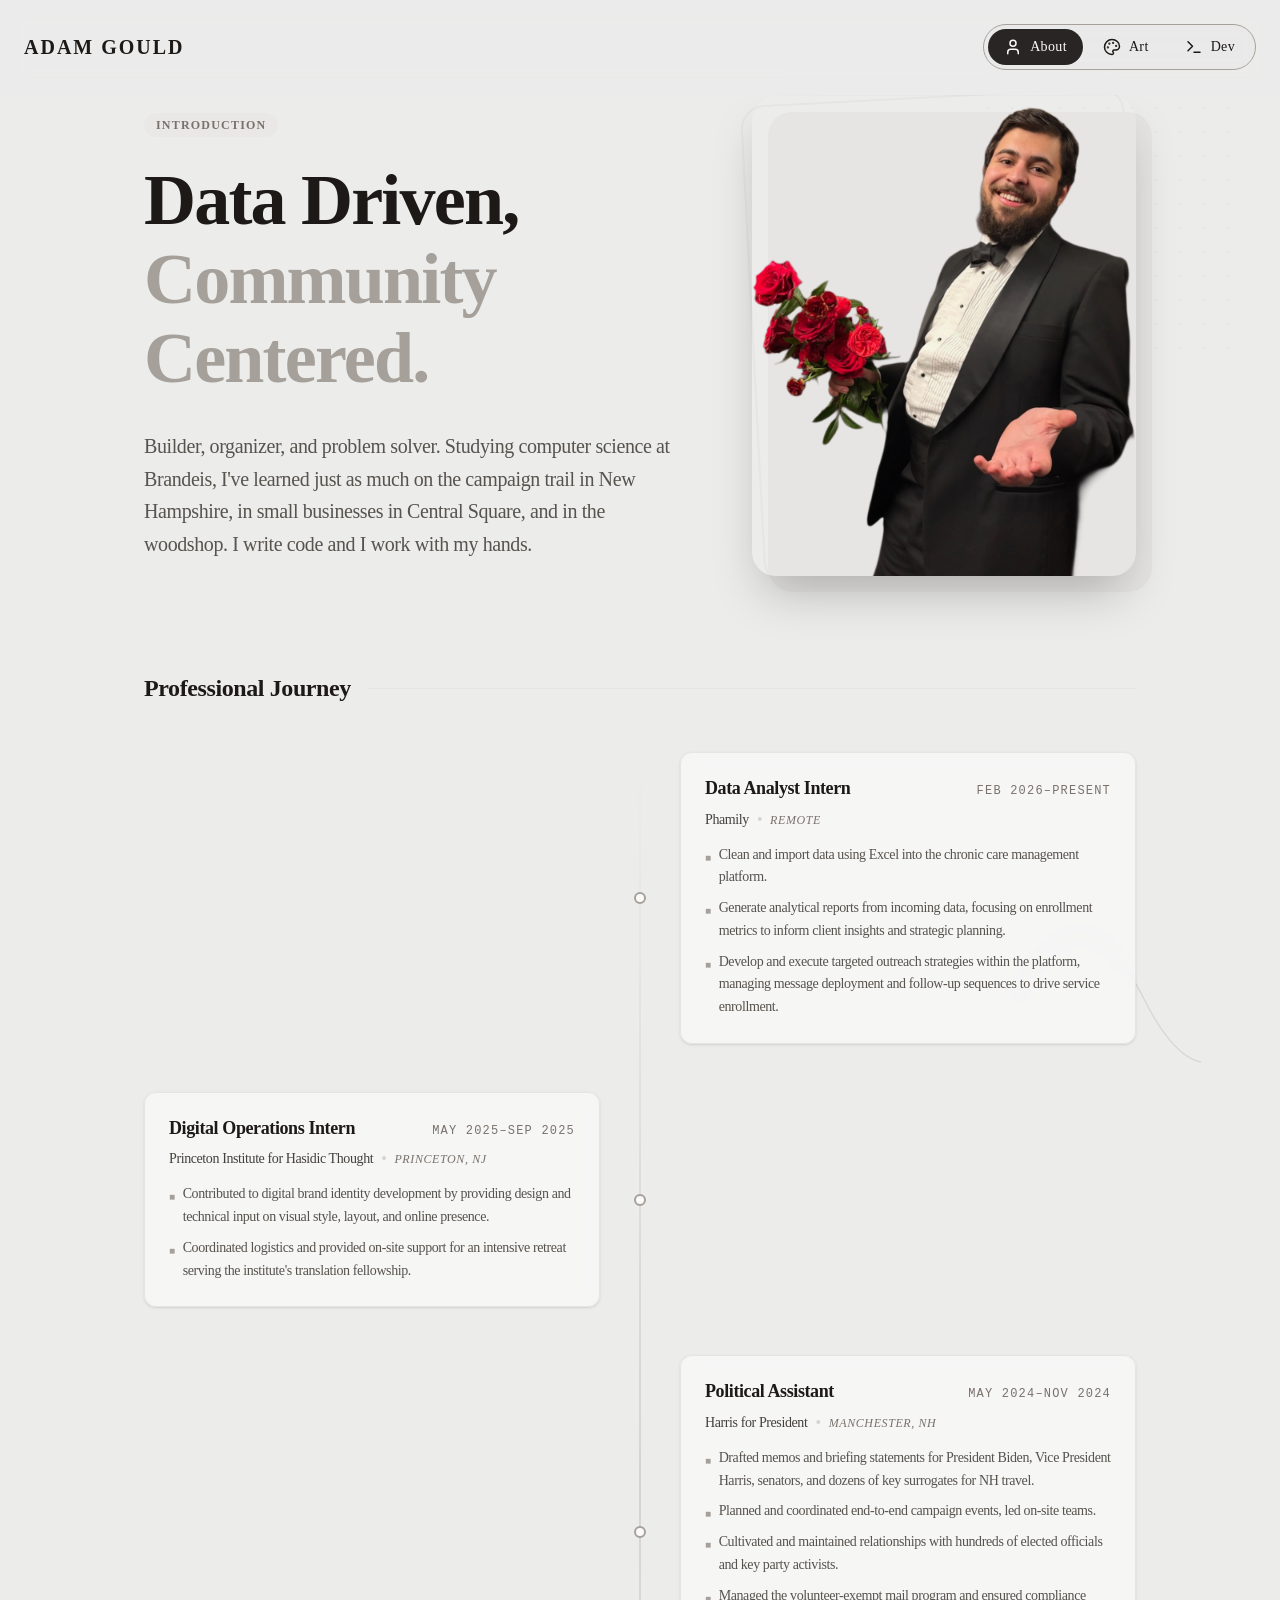
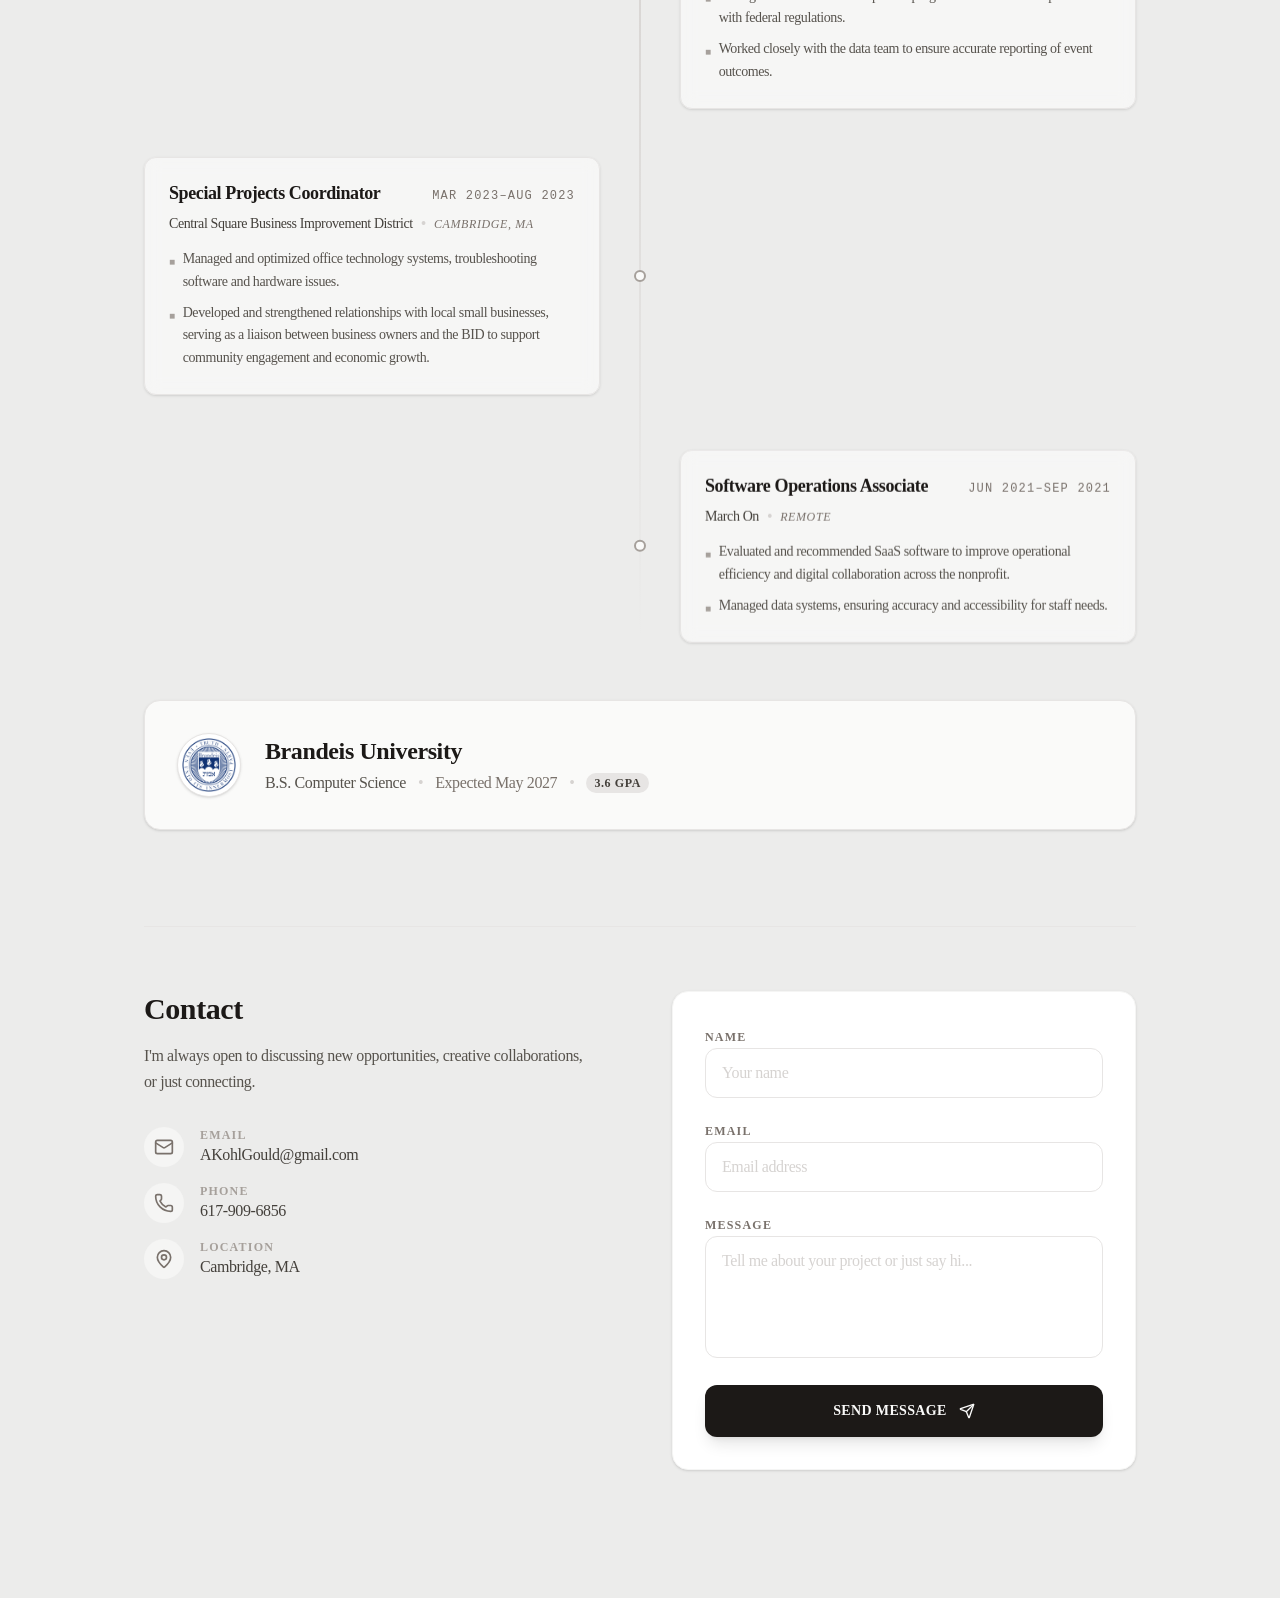
==== commit 9b9cf1c7: "Updates" ====
--- a/index.html
+++ b/index.html
@@ -1,12 +1,20 @@
 <!doctype html>
 <html lang="en">
   <head>
+    <!-- Google tag (gtag.js) -->
+    <script async src="https://www.googletagmanager.com/gtag/js?id=G-XZ0XJ7C8TP"></script>
+    <script>
+      window.dataLayer = window.dataLayer || [];
+      function gtag(){dataLayer.push(arguments);}
+      gtag('js', new Date());
+      gtag('config', 'G-XZ0XJ7C8TP');
+    </script>
     <meta charset="UTF-8" />
-    <link rel="icon" type="image/svg+xml" href="./vite.svg" />
+    <link rel="icon" type="image/svg+xml" href="./favicon.svg" />
     <meta name="viewport" content="width=device-width, initial-scale=1.0" />
-    <title>temp-project</title>
-    <script type="module" crossorigin src="./assets/index-BtD724BB.js"></script>
-    <link rel="stylesheet" crossorigin href="./assets/index-7jS0qS2A.css">
+    <title>Adam Gould</title>
+    <script type="module" crossorigin src="./assets/index-Bo2F0QKI.js"></script>
+    <link rel="stylesheet" crossorigin href="./assets/index-BEz9_rRB.css">
   </head>
   <body>
     <div id="root"></div>
--- a/assets/index-BEz9_rRB.css
+++ b/assets/index-BEz9_rRB.css
@@ -0,0 +1 @@
+@import"https://fonts.googleapis.com/css2?family=Cormorant+Garamond:ital,wght@0,300;0,400;0,600;1,400&family=Fira+Code:wght@300;400;600&display=swap";@layer properties{@supports ((-webkit-hyphens:none) and (not (margin-trim:inline))) or ((-moz-orient:inline) and (not (color:rgb(from red r g b)))){*,:before,:after,::backdrop{--tw-translate-x:0;--tw-translate-y:0;--tw-translate-z:0;--tw-space-y-reverse:0;--tw-border-style:solid;--tw-leading:initial;--tw-font-weight:initial;--tw-tracking:initial;--tw-shadow:0 0 #0000;--tw-shadow-color:initial;--tw-shadow-alpha:100%;--tw-inset-shadow:0 0 #0000;--tw-inset-shadow-color:initial;--tw-inset-shadow-alpha:100%;--tw-ring-color:initial;--tw-ring-shadow:0 0 #0000;--tw-inset-ring-color:initial;--tw-inset-ring-shadow:0 0 #0000;--tw-ring-inset:initial;--tw-ring-offset-width:0px;--tw-ring-offset-color:#fff;--tw-ring-offset-shadow:0 0 #0000;--tw-blur:initial;--tw-brightness:initial;--tw-contrast:initial;--tw-grayscale:initial;--tw-hue-rotate:initial;--tw-invert:initial;--tw-opacity:initial;--tw-saturate:initial;--tw-sepia:initial;--tw-drop-shadow:initial;--tw-drop-shadow-color:initial;--tw-drop-shadow-alpha:100%;--tw-drop-shadow-size:initial;--tw-backdrop-blur:initial;--tw-backdrop-brightness:initial;--tw-backdrop-contrast:initial;--tw-backdrop-grayscale:initial;--tw-backdrop-hue-rotate:initial;--tw-backdrop-invert:initial;--tw-backdrop-opacity:initial;--tw-backdrop-saturate:initial;--tw-backdrop-sepia:initial;--tw-duration:initial;--tw-scale-x:1;--tw-scale-y:1;--tw-scale-z:1;--tw-content:"";--tw-gradient-position:initial;--tw-gradient-from:#0000;--tw-gradient-via:#0000;--tw-gradient-to:#0000;--tw-gradient-stops:initial;--tw-gradient-via-stops:initial;--tw-gradient-from-position:0%;--tw-gradient-via-position:50%;--tw-gradient-to-position:100%}}}@layer theme{:root,:host{--font-sans:ui-sans-serif,system-ui,sans-serif,"Apple Color Emoji","Segoe UI Emoji","Segoe UI Symbol","Noto Color Emoji";--font-serif:ui-serif,Georgia,Cambria,"Times New Roman",Times,serif;--font-mono:ui-monospace,SFMono-Regular,Menlo,Monaco,Consolas,"Liberation Mono","Courier New",monospace;--color-red-50:oklch(97.1% .013 17.38);--color-red-100:oklch(93.6% .032 17.717);--color-red-700:oklch(50.5% .213 27.518);--color-green-50:oklch(98.2% .018 155.826);--color-green-100:oklch(96.2% .044 156.743);--color-green-700:oklch(52.7% .154 150.069);--color-blue-100:oklch(93.2% .032 255.585);--color-blue-300:oklch(80.9% .105 251.813);--color-blue-400:oklch(70.7% .165 254.624);--color-slate-100:oklch(96.8% .007 247.896);--color-slate-200:oklch(92.9% .013 255.508);--color-slate-400:oklch(70.4% .04 256.788);--color-slate-500:oklch(55.4% .046 257.417);--color-slate-600:oklch(44.6% .043 257.281);--color-slate-700:oklch(37.2% .044 257.287);--color-slate-800:oklch(27.9% .041 260.031);--color-slate-900:oklch(20.8% .042 265.755);--color-gray-900:oklch(21% .034 264.665);--color-stone-50:oklch(98.5% .001 106.423);--color-stone-100:oklch(97% .001 106.424);--color-stone-200:oklch(92.3% .003 48.717);--color-stone-300:oklch(86.9% .005 56.366);--color-stone-400:oklch(70.9% .01 56.259);--color-stone-500:oklch(55.3% .013 58.071);--color-stone-600:oklch(44.4% .011 73.639);--color-stone-700:oklch(37.4% .01 67.558);--color-stone-800:oklch(26.8% .007 34.298);--color-stone-900:oklch(21.6% .006 56.043);--color-black:#000;--color-white:#fff;--spacing:.25rem;--container-sm:24rem;--container-md:28rem;--container-xl:36rem;--container-5xl:64rem;--container-7xl:80rem;--text-xs:.75rem;--text-xs--line-height:calc(1/.75);--text-sm:.875rem;--text-sm--line-height:calc(1.25/.875);--text-lg:1.125rem;--text-lg--line-height:calc(1.75/1.125);--text-xl:1.25rem;--text-xl--line-height:calc(1.75/1.25);--text-2xl:1.5rem;--text-2xl--line-height:calc(2/1.5);--text-3xl:1.875rem;--text-3xl--line-height: 1.2 ;--text-5xl:3rem;--text-5xl--line-height:1;--text-7xl:4.5rem;--text-7xl--line-height:1;--font-weight-medium:500;--font-weight-bold:700;--tracking-tight:-.025em;--tracking-wide:.025em;--tracking-wider:.05em;--tracking-widest:.1em;--leading-tight:1.25;--leading-relaxed:1.625;--radius-lg:.5rem;--radius-xl:.75rem;--radius-2xl:1rem;--radius-3xl:1.5rem;--blur-sm:8px;--blur-md:12px;--blur-3xl:64px;--aspect-video:16/9;--default-transition-duration:.15s;--default-transition-timing-function:cubic-bezier(.4,0,.2,1);--default-font-family:var(--font-sans);--default-mono-font-family:var(--font-mono)}}@layer base{*,:after,:before,::backdrop{box-sizing:border-box;border:0 solid;margin:0;padding:0}::file-selector-button{box-sizing:border-box;border:0 solid;margin:0;padding:0}html,:host{-webkit-text-size-adjust:100%;-moz-tab-size:4;-o-tab-size:4;tab-size:4;line-height:1.5;font-family:var(--default-font-family,ui-sans-serif,system-ui,sans-serif,"Apple Color Emoji","Segoe UI Emoji","Segoe UI Symbol","Noto Color Emoji");font-feature-settings:var(--default-font-feature-settings,normal);font-variation-settings:var(--default-font-variation-settings,normal);-webkit-tap-highlight-color:transparent}hr{height:0;color:inherit;border-top-width:1px}abbr:where([title]){-webkit-text-decoration:underline dotted;text-decoration:underline dotted}h1,h2,h3,h4,h5,h6{font-size:inherit;font-weight:inherit}a{color:inherit;-webkit-text-decoration:inherit;text-decoration:inherit}b,strong{font-weight:bolder}code,kbd,samp,pre{font-family:var(--default-mono-font-family,ui-monospace,SFMono-Regular,Menlo,Monaco,Consolas,"Liberation Mono","Courier New",monospace);font-feature-settings:var(--default-mono-font-feature-settings,normal);font-variation-settings:var(--default-mono-font-variation-settings,normal);font-size:1em}small{font-size:80%}sub,sup{vertical-align:baseline;font-size:75%;line-height:0;position:relative}sub{bottom:-.25em}sup{top:-.5em}table{text-indent:0;border-color:inherit;border-collapse:collapse}:-moz-focusring{outline:auto}progress{vertical-align:baseline}summary{display:list-item}ol,ul,menu{list-style:none}img,svg,video,canvas,audio,iframe,embed,object{vertical-align:middle;display:block}img,video{max-width:100%;height:auto}button,input,select,optgroup,textarea{font:inherit;font-feature-settings:inherit;font-variation-settings:inherit;letter-spacing:inherit;color:inherit;opacity:1;background-color:#0000;border-radius:0}::file-selector-button{font:inherit;font-feature-settings:inherit;font-variation-settings:inherit;letter-spacing:inherit;color:inherit;opacity:1;background-color:#0000;border-radius:0}:where(select:is([multiple],[size])) optgroup{font-weight:bolder}:where(select:is([multiple],[size])) optgroup option{padding-inline-start:20px}::file-selector-button{margin-inline-end:4px}::-moz-placeholder{opacity:1}::placeholder{opacity:1}@supports (not (-webkit-appearance:-apple-pay-button)) or (contain-intrinsic-size:1px){::-moz-placeholder{color:currentColor}::placeholder{color:currentColor}@supports (color:color-mix(in lab,red,red)){::-moz-placeholder{color:color-mix(in oklab,currentcolor 50%,transparent)}::placeholder{color:color-mix(in oklab,currentcolor 50%,transparent)}}}textarea{resize:vertical}::-webkit-search-decoration{-webkit-appearance:none}::-webkit-date-and-time-value{min-height:1lh;text-align:inherit}::-webkit-datetime-edit{display:inline-flex}::-webkit-datetime-edit-fields-wrapper{padding:0}::-webkit-datetime-edit{padding-block:0}::-webkit-datetime-edit-year-field{padding-block:0}::-webkit-datetime-edit-month-field{padding-block:0}::-webkit-datetime-edit-day-field{padding-block:0}::-webkit-datetime-edit-hour-field{padding-block:0}::-webkit-datetime-edit-minute-field{padding-block:0}::-webkit-datetime-edit-second-field{padding-block:0}::-webkit-datetime-edit-millisecond-field{padding-block:0}::-webkit-datetime-edit-meridiem-field{padding-block:0}::-webkit-calendar-picker-indicator{line-height:1}:-moz-ui-invalid{box-shadow:none}button,input:where([type=button],[type=reset],[type=submit]){-webkit-appearance:button;-moz-appearance:button;appearance:button}::file-selector-button{-webkit-appearance:button;-moz-appearance:button;appearance:button}::-webkit-inner-spin-button{height:auto}::-webkit-outer-spin-button{height:auto}[hidden]:where(:not([hidden=until-found])){display:none!important}body{background-color:var(--color-white);color:var(--color-gray-900);-webkit-font-smoothing:antialiased;-moz-osx-font-smoothing:grayscale}}@layer components;@layer utilities{.pointer-events-none{pointer-events:none}.absolute{position:absolute}.fixed{position:fixed}.relative{position:relative}.inset-0{inset:calc(var(--spacing)*0)}.inset-x-0{inset-inline:calc(var(--spacing)*0)}.top-0{top:calc(var(--spacing)*0)}.top-1\/4{top:25%}.-right-10{right:calc(var(--spacing)*-10)}.right-0{right:calc(var(--spacing)*0)}.-bottom-20{bottom:calc(var(--spacing)*-20)}.bottom-4{bottom:calc(var(--spacing)*4)}.-left-20{left:calc(var(--spacing)*-20)}.left-0{left:calc(var(--spacing)*0)}.left-5{left:calc(var(--spacing)*5)}.-z-10{z-index:-10}.z-0{z-index:0}.z-10{z-index:10}.z-50{z-index:50}.z-\[-1\]{z-index:-1}.container{width:100%}@media(min-width:40rem){.container{max-width:40rem}}@media(min-width:48rem){.container{max-width:48rem}}@media(min-width:64rem){.container{max-width:64rem}}@media(min-width:80rem){.container{max-width:80rem}}@media(min-width:96rem){.container{max-width:96rem}}.mx-auto{margin-inline:auto}.mt-1\.5{margin-top:calc(var(--spacing)*1.5)}.mt-16{margin-top:calc(var(--spacing)*16)}.mt-24{margin-top:calc(var(--spacing)*24)}.mr-2{margin-right:calc(var(--spacing)*2)}.mb-1{margin-bottom:calc(var(--spacing)*1)}.mb-2{margin-bottom:calc(var(--spacing)*2)}.mb-3{margin-bottom:calc(var(--spacing)*3)}.mb-4{margin-bottom:calc(var(--spacing)*4)}.mb-6{margin-bottom:calc(var(--spacing)*6)}.mb-8{margin-bottom:calc(var(--spacing)*8)}.mb-12{margin-bottom:calc(var(--spacing)*12)}.mb-24{margin-bottom:calc(var(--spacing)*24)}.ml-auto{margin-left:auto}.flex{display:flex}.grid{display:grid}.hidden{display:none}.inline-block{display:inline-block}.aspect-\[4\/5\]{aspect-ratio:4/5}.aspect-video{aspect-ratio:var(--aspect-video)}.h-1\.5{height:calc(var(--spacing)*1.5)}.h-3{height:calc(var(--spacing)*3)}.h-10{height:calc(var(--spacing)*10)}.h-12{height:calc(var(--spacing)*12)}.h-16{height:calc(var(--spacing)*16)}.h-64{height:calc(var(--spacing)*64)}.h-96{height:calc(var(--spacing)*96)}.h-full{height:100%}.h-px{height:1px}.min-h-screen{min-height:100vh}.w-1\.5{width:calc(var(--spacing)*1.5)}.w-3{width:calc(var(--spacing)*3)}.w-4\/5{width:80%}.w-10{width:calc(var(--spacing)*10)}.w-16{width:calc(var(--spacing)*16)}.w-64{width:calc(var(--spacing)*64)}.w-96{width:calc(var(--spacing)*96)}.w-\[calc\(100\%-4rem\)\]{width:calc(100% - 4rem)}.w-full{width:100%}.max-w-5xl{max-width:var(--container-5xl)}.max-w-7xl{max-width:var(--container-7xl)}.max-w-md{max-width:var(--container-md)}.max-w-sm{max-width:var(--container-sm)}.max-w-xl{max-width:var(--container-xl)}.flex-1{flex:1}.shrink-0{flex-shrink:0}.-translate-x-1\/2{--tw-translate-x: -50% ;translate:var(--tw-translate-x)var(--tw-translate-y)}.translate-x-4{--tw-translate-x:calc(var(--spacing)*4);translate:var(--tw-translate-x)var(--tw-translate-y)}.translate-y-4{--tw-translate-y:calc(var(--spacing)*4);translate:var(--tw-translate-x)var(--tw-translate-y)}.-rotate-3{rotate:-3deg}.cursor-not-allowed{cursor:not-allowed}.cursor-pointer{cursor:pointer}.resize-none{resize:none}.grid-cols-1{grid-template-columns:repeat(1,minmax(0,1fr))}.flex-col{flex-direction:column}.flex-wrap{flex-wrap:wrap}.items-center{align-items:center}.justify-between{justify-content:space-between}.justify-center{justify-content:center}.gap-1{gap:calc(var(--spacing)*1)}.gap-2{gap:calc(var(--spacing)*2)}.gap-3{gap:calc(var(--spacing)*3)}.gap-4{gap:calc(var(--spacing)*4)}.gap-6{gap:calc(var(--spacing)*6)}.gap-8{gap:calc(var(--spacing)*8)}.gap-12{gap:calc(var(--spacing)*12)}.gap-16{gap:calc(var(--spacing)*16)}:where(.space-y-1>:not(:last-child)){--tw-space-y-reverse:0;margin-block-start:calc(calc(var(--spacing)*1)*var(--tw-space-y-reverse));margin-block-end:calc(calc(var(--spacing)*1)*calc(1 - var(--tw-space-y-reverse)))}:where(.space-y-2>:not(:last-child)){--tw-space-y-reverse:0;margin-block-start:calc(calc(var(--spacing)*2)*var(--tw-space-y-reverse));margin-block-end:calc(calc(var(--spacing)*2)*calc(1 - var(--tw-space-y-reverse)))}:where(.space-y-4>:not(:last-child)){--tw-space-y-reverse:0;margin-block-start:calc(calc(var(--spacing)*4)*var(--tw-space-y-reverse));margin-block-end:calc(calc(var(--spacing)*4)*calc(1 - var(--tw-space-y-reverse)))}:where(.space-y-5>:not(:last-child)){--tw-space-y-reverse:0;margin-block-start:calc(calc(var(--spacing)*5)*var(--tw-space-y-reverse));margin-block-end:calc(calc(var(--spacing)*5)*calc(1 - var(--tw-space-y-reverse)))}:where(.space-y-8>:not(:last-child)){--tw-space-y-reverse:0;margin-block-start:calc(calc(var(--spacing)*8)*var(--tw-space-y-reverse));margin-block-end:calc(calc(var(--spacing)*8)*calc(1 - var(--tw-space-y-reverse)))}:where(.space-y-12>:not(:last-child)){--tw-space-y-reverse:0;margin-block-start:calc(calc(var(--spacing)*12)*var(--tw-space-y-reverse));margin-block-end:calc(calc(var(--spacing)*12)*calc(1 - var(--tw-space-y-reverse)))}.gap-x-2{-moz-column-gap:calc(var(--spacing)*2);column-gap:calc(var(--spacing)*2)}.gap-x-3{-moz-column-gap:calc(var(--spacing)*3);column-gap:calc(var(--spacing)*3)}.gap-y-1{row-gap:calc(var(--spacing)*1)}.overflow-hidden{overflow:hidden}.rounded{border-radius:.25rem}.rounded-2xl{border-radius:var(--radius-2xl)}.rounded-3xl{border-radius:var(--radius-3xl)}.rounded-full{border-radius:3.40282e38px}.rounded-lg{border-radius:var(--radius-lg)}.rounded-xl{border-radius:var(--radius-xl)}.border{border-style:var(--tw-border-style);border-width:1px}.border-2{border-style:var(--tw-border-style);border-width:2px}.border-t{border-top-style:var(--tw-border-style);border-top-width:1px}.border-b{border-bottom-style:var(--tw-border-style);border-bottom-width:1px}.border-green-100{border-color:var(--color-green-100)}.border-red-100{border-color:var(--color-red-100)}.border-slate-500{border-color:var(--color-slate-500)}.border-slate-600{border-color:var(--color-slate-600)}.border-slate-700{border-color:var(--color-slate-700)}.border-slate-700\/50{border-color:#31415880}@supports (color:color-mix(in lab,red,red)){.border-slate-700\/50{border-color:color-mix(in oklab,var(--color-slate-700)50%,transparent)}}.border-stone-100{border-color:var(--color-stone-100)}.border-stone-200{border-color:var(--color-stone-200)}.border-stone-200\/50{border-color:#e7e5e480}@supports (color:color-mix(in lab,red,red)){.border-stone-200\/50{border-color:color-mix(in oklab,var(--color-stone-200)50%,transparent)}}.border-stone-300{border-color:var(--color-stone-300)}.border-stone-300\/50{border-color:#d6d3d180}@supports (color:color-mix(in lab,red,red)){.border-stone-300\/50{border-color:color-mix(in oklab,var(--color-stone-300)50%,transparent)}}.border-stone-400{border-color:var(--color-stone-400)}.border-transparent{border-color:#0000}.bg-\[\#ececeb\]\/80{background-color:#ececebcc}.bg-black{background-color:var(--color-black)}.bg-green-50{background-color:var(--color-green-50)}.bg-red-50{background-color:var(--color-red-50)}.bg-slate-100{background-color:var(--color-slate-100)}.bg-slate-800{background-color:var(--color-slate-800)}.bg-slate-800\/20{background-color:#1d293d33}@supports (color:color-mix(in lab,red,red)){.bg-slate-800\/20{background-color:color-mix(in oklab,var(--color-slate-800)20%,transparent)}}.bg-slate-900{background-color:var(--color-slate-900)}.bg-slate-900\/80{background-color:#0f172bcc}@supports (color:color-mix(in lab,red,red)){.bg-slate-900\/80{background-color:color-mix(in oklab,var(--color-slate-900)80%,transparent)}}.bg-stone-50{background-color:var(--color-stone-50)}.bg-stone-100{background-color:var(--color-stone-100)}.bg-stone-100\/80{background-color:#f5f5f4cc}@supports (color:color-mix(in lab,red,red)){.bg-stone-100\/80{background-color:color-mix(in oklab,var(--color-stone-100)80%,transparent)}}.bg-stone-200{background-color:var(--color-stone-200)}.bg-stone-200\/30{background-color:#e7e5e44d}@supports (color:color-mix(in lab,red,red)){.bg-stone-200\/30{background-color:color-mix(in oklab,var(--color-stone-200)30%,transparent)}}.bg-stone-200\/50{background-color:#e7e5e480}@supports (color:color-mix(in lab,red,red)){.bg-stone-200\/50{background-color:color-mix(in oklab,var(--color-stone-200)50%,transparent)}}.bg-stone-800{background-color:var(--color-stone-800)}.bg-stone-800\/30{background-color:#2925244d}@supports (color:color-mix(in lab,red,red)){.bg-stone-800\/30{background-color:color-mix(in oklab,var(--color-stone-800)30%,transparent)}}.bg-stone-900{background-color:var(--color-stone-900)}.bg-white{background-color:var(--color-white)}.bg-white\/20{background-color:#fff3}@supports (color:color-mix(in lab,red,red)){.bg-white\/20{background-color:color-mix(in oklab,var(--color-white)20%,transparent)}}.bg-white\/50{background-color:#ffffff80}@supports (color:color-mix(in lab,red,red)){.bg-white\/50{background-color:color-mix(in oklab,var(--color-white)50%,transparent)}}.object-contain{-o-object-fit:contain;object-fit:contain}.object-cover{-o-object-fit:cover;object-fit:cover}.p-1{padding:calc(var(--spacing)*1)}.p-2{padding:calc(var(--spacing)*2)}.p-4{padding:calc(var(--spacing)*4)}.p-6{padding:calc(var(--spacing)*6)}.p-8{padding:calc(var(--spacing)*8)}.px-2{padding-inline:calc(var(--spacing)*2)}.px-3{padding-inline:calc(var(--spacing)*3)}.px-4{padding-inline:calc(var(--spacing)*4)}.px-6{padding-inline:calc(var(--spacing)*6)}.py-0\.5{padding-block:calc(var(--spacing)*.5)}.py-1{padding-block:calc(var(--spacing)*1)}.py-2{padding-block:calc(var(--spacing)*2)}.py-3{padding-block:calc(var(--spacing)*3)}.py-4{padding-block:calc(var(--spacing)*4)}.py-20{padding-block:calc(var(--spacing)*20)}.pt-16{padding-top:calc(var(--spacing)*16)}.pt-24{padding-top:calc(var(--spacing)*24)}.pb-32{padding-bottom:calc(var(--spacing)*32)}.text-center{text-align:center}.text-left{text-align:left}.font-mono{font-family:var(--font-mono)}.font-serif{font-family:var(--font-serif)}.text-2xl{font-size:var(--text-2xl);line-height:var(--tw-leading,var(--text-2xl--line-height))}.text-3xl{font-size:var(--text-3xl);line-height:var(--tw-leading,var(--text-3xl--line-height))}.text-5xl{font-size:var(--text-5xl);line-height:var(--tw-leading,var(--text-5xl--line-height))}.text-lg{font-size:var(--text-lg);line-height:var(--tw-leading,var(--text-lg--line-height))}.text-sm{font-size:var(--text-sm);line-height:var(--tw-leading,var(--text-sm--line-height))}.text-xl{font-size:var(--text-xl);line-height:var(--tw-leading,var(--text-xl--line-height))}.text-xs{font-size:var(--text-xs);line-height:var(--tw-leading,var(--text-xs--line-height))}.text-\[10px\]{font-size:10px}.leading-\[1\.1\]{--tw-leading:1.1;line-height:1.1}.leading-relaxed{--tw-leading:var(--leading-relaxed);line-height:var(--leading-relaxed)}.leading-tight{--tw-leading:var(--leading-tight);line-height:var(--leading-tight)}.font-bold{--tw-font-weight:var(--font-weight-bold);font-weight:var(--font-weight-bold)}.font-medium{--tw-font-weight:var(--font-weight-medium);font-weight:var(--font-weight-medium)}.tracking-tight{--tw-tracking:var(--tracking-tight);letter-spacing:var(--tracking-tight)}.tracking-wide{--tw-tracking:var(--tracking-wide);letter-spacing:var(--tracking-wide)}.tracking-wider{--tw-tracking:var(--tracking-wider);letter-spacing:var(--tracking-wider)}.tracking-widest{--tw-tracking:var(--tracking-widest);letter-spacing:var(--tracking-widest)}.whitespace-nowrap{white-space:nowrap}.text-blue-100{color:var(--color-blue-100)}.text-blue-400{color:var(--color-blue-400)}.text-green-700{color:var(--color-green-700)}.text-red-700{color:var(--color-red-700)}.text-slate-100{color:var(--color-slate-100)}.text-slate-200{color:var(--color-slate-200)}.text-slate-400{color:var(--color-slate-400)}.text-slate-900{color:var(--color-slate-900)}.text-stone-50{color:var(--color-stone-50)}.text-stone-300{color:var(--color-stone-300)}.text-stone-400{color:var(--color-stone-400)}.text-stone-500{color:var(--color-stone-500)}.text-stone-600{color:var(--color-stone-600)}.text-stone-700{color:var(--color-stone-700)}.text-stone-800{color:var(--color-stone-800)}.text-stone-900{color:var(--color-stone-900)}.text-white{color:var(--color-white)}.uppercase{text-transform:uppercase}.italic{font-style:italic}.opacity-0{opacity:0}.opacity-10{opacity:.1}.opacity-80{opacity:.8}.opacity-100{opacity:1}.opacity-\[0\.03\]{opacity:.03}.shadow-2xl{--tw-shadow:0 25px 50px -12px var(--tw-shadow-color,#00000040);box-shadow:var(--tw-inset-shadow),var(--tw-inset-ring-shadow),var(--tw-ring-offset-shadow),var(--tw-ring-shadow),var(--tw-shadow)}.shadow-lg{--tw-shadow:0 10px 15px -3px var(--tw-shadow-color,#0000001a),0 4px 6px -4px var(--tw-shadow-color,#0000001a);box-shadow:var(--tw-inset-shadow),var(--tw-inset-ring-shadow),var(--tw-ring-offset-shadow),var(--tw-ring-shadow),var(--tw-shadow)}.shadow-sm{--tw-shadow:0 1px 3px 0 var(--tw-shadow-color,#0000001a),0 1px 2px -1px var(--tw-shadow-color,#0000001a);box-shadow:var(--tw-inset-shadow),var(--tw-inset-ring-shadow),var(--tw-ring-offset-shadow),var(--tw-ring-shadow),var(--tw-shadow)}.shadow-stone-200{--tw-shadow-color:oklch(92.3% .003 48.717)}@supports (color:color-mix(in lab,red,red)){.shadow-stone-200{--tw-shadow-color:color-mix(in oklab,var(--color-stone-200)var(--tw-shadow-alpha),transparent)}}.blur-3xl{--tw-blur:blur(var(--blur-3xl));filter:var(--tw-blur,)var(--tw-brightness,)var(--tw-contrast,)var(--tw-grayscale,)var(--tw-hue-rotate,)var(--tw-invert,)var(--tw-saturate,)var(--tw-sepia,)var(--tw-drop-shadow,)}.grayscale{--tw-grayscale:grayscale(100%);filter:var(--tw-blur,)var(--tw-brightness,)var(--tw-contrast,)var(--tw-grayscale,)var(--tw-hue-rotate,)var(--tw-invert,)var(--tw-saturate,)var(--tw-sepia,)var(--tw-drop-shadow,)}.backdrop-blur-md{--tw-backdrop-blur:blur(var(--blur-md));-webkit-backdrop-filter:var(--tw-backdrop-blur,)var(--tw-backdrop-brightness,)var(--tw-backdrop-contrast,)var(--tw-backdrop-grayscale,)var(--tw-backdrop-hue-rotate,)var(--tw-backdrop-invert,)var(--tw-backdrop-opacity,)var(--tw-backdrop-saturate,)var(--tw-backdrop-sepia,);backdrop-filter:var(--tw-backdrop-blur,)var(--tw-backdrop-brightness,)var(--tw-backdrop-contrast,)var(--tw-backdrop-grayscale,)var(--tw-backdrop-hue-rotate,)var(--tw-backdrop-invert,)var(--tw-backdrop-opacity,)var(--tw-backdrop-saturate,)var(--tw-backdrop-sepia,)}.backdrop-blur-sm{--tw-backdrop-blur:blur(var(--blur-sm));-webkit-backdrop-filter:var(--tw-backdrop-blur,)var(--tw-backdrop-brightness,)var(--tw-backdrop-contrast,)var(--tw-backdrop-grayscale,)var(--tw-backdrop-hue-rotate,)var(--tw-backdrop-invert,)var(--tw-backdrop-opacity,)var(--tw-backdrop-saturate,)var(--tw-backdrop-sepia,);backdrop-filter:var(--tw-backdrop-blur,)var(--tw-backdrop-brightness,)var(--tw-backdrop-contrast,)var(--tw-backdrop-grayscale,)var(--tw-backdrop-hue-rotate,)var(--tw-backdrop-invert,)var(--tw-backdrop-opacity,)var(--tw-backdrop-saturate,)var(--tw-backdrop-sepia,)}.transition{transition-property:color,background-color,border-color,outline-color,text-decoration-color,fill,stroke,--tw-gradient-from,--tw-gradient-via,--tw-gradient-to,opacity,box-shadow,transform,translate,scale,rotate,filter,backdrop-filter,display,content-visibility,overlay,pointer-events;transition-timing-function:var(--tw-ease,var(--default-transition-timing-function));transition-duration:var(--tw-duration,var(--default-transition-duration))}.transition-all{transition-property:all;transition-timing-function:var(--tw-ease,var(--default-transition-timing-function));transition-duration:var(--tw-duration,var(--default-transition-duration))}.transition-colors{transition-property:color,background-color,border-color,outline-color,text-decoration-color,fill,stroke,--tw-gradient-from,--tw-gradient-via,--tw-gradient-to;transition-timing-function:var(--tw-ease,var(--default-transition-timing-function));transition-duration:var(--tw-duration,var(--default-transition-duration))}.transition-opacity{transition-property:opacity;transition-timing-function:var(--tw-ease,var(--default-transition-timing-function));transition-duration:var(--tw-duration,var(--default-transition-duration))}.transition-shadow{transition-property:box-shadow;transition-timing-function:var(--tw-ease,var(--default-transition-timing-function));transition-duration:var(--tw-duration,var(--default-transition-duration))}.transition-transform{transition-property:transform,translate,scale,rotate;transition-timing-function:var(--tw-ease,var(--default-transition-timing-function));transition-duration:var(--tw-duration,var(--default-transition-duration))}.duration-300{--tw-duration:.3s;transition-duration:.3s}.duration-500{--tw-duration:.5s;transition-duration:.5s}.duration-700{--tw-duration:.7s;transition-duration:.7s}@media(hover:hover){.group-hover\:scale-105:is(:where(.group):hover *){--tw-scale-x:105%;--tw-scale-y:105%;--tw-scale-z:105%;scale:var(--tw-scale-x)var(--tw-scale-y)}.group-hover\:rotate-0:is(:where(.group):hover *){rotate:none}.group-hover\:bg-stone-400:is(:where(.group):hover *){background-color:var(--color-stone-400)}.group-hover\:text-blue-300:is(:where(.group):hover *){color:var(--color-blue-300)}.group-hover\:opacity-100:is(:where(.group):hover *){opacity:1}.group-hover\:shadow-\[0_0_15px_rgba\(59\,130\,246\,0\.3\)\]:is(:where(.group):hover *){--tw-shadow:0 0 15px var(--tw-shadow-color,#3b82f64d);box-shadow:var(--tw-inset-shadow),var(--tw-inset-ring-shadow),var(--tw-ring-offset-shadow),var(--tw-ring-shadow),var(--tw-shadow)}.group-hover\:grayscale-0:is(:where(.group):hover *){--tw-grayscale:grayscale(0%);filter:var(--tw-blur,)var(--tw-brightness,)var(--tw-contrast,)var(--tw-grayscale,)var(--tw-hue-rotate,)var(--tw-invert,)var(--tw-saturate,)var(--tw-sepia,)var(--tw-drop-shadow,)}}.placeholder\:text-stone-300::-moz-placeholder{color:var(--color-stone-300)}.placeholder\:text-stone-300::placeholder{color:var(--color-stone-300)}.before\:absolute:before{content:var(--tw-content);position:absolute}.before\:inset-0:before{content:var(--tw-content);inset:calc(var(--spacing)*0)}.before\:ml-5:before{content:var(--tw-content);margin-left:calc(var(--spacing)*5)}.before\:h-full:before{content:var(--tw-content);height:100%}.before\:w-0\.5:before{content:var(--tw-content);width:calc(var(--spacing)*.5)}.before\:-translate-x-px:before{content:var(--tw-content);--tw-translate-x:-1px;translate:var(--tw-translate-x)var(--tw-translate-y)}.before\:bg-gradient-to-b:before{content:var(--tw-content);--tw-gradient-position:to bottom in oklab;background-image:linear-gradient(var(--tw-gradient-stops))}.before\:from-transparent:before{content:var(--tw-content);--tw-gradient-from:transparent;--tw-gradient-stops:var(--tw-gradient-via-stops,var(--tw-gradient-position),var(--tw-gradient-from)var(--tw-gradient-from-position),var(--tw-gradient-to)var(--tw-gradient-to-position))}.before\:via-stone-300:before{content:var(--tw-content);--tw-gradient-via:var(--color-stone-300);--tw-gradient-via-stops:var(--tw-gradient-position),var(--tw-gradient-from)var(--tw-gradient-from-position),var(--tw-gradient-via)var(--tw-gradient-via-position),var(--tw-gradient-to)var(--tw-gradient-to-position);--tw-gradient-stops:var(--tw-gradient-via-stops)}.before\:to-transparent:before{content:var(--tw-content);--tw-gradient-to:transparent;--tw-gradient-stops:var(--tw-gradient-via-stops,var(--tw-gradient-position),var(--tw-gradient-from)var(--tw-gradient-from-position),var(--tw-gradient-to)var(--tw-gradient-to-position))}@media(hover:hover){.hover\:border-blue-400:hover{border-color:var(--color-blue-400)}.hover\:border-stone-300:hover{border-color:var(--color-stone-300)}.hover\:bg-slate-800\/50:hover{background-color:#1d293d80}@supports (color:color-mix(in lab,red,red)){.hover\:bg-slate-800\/50:hover{background-color:color-mix(in oklab,var(--color-slate-800)50%,transparent)}}.hover\:bg-stone-200\/50:hover{background-color:#e7e5e480}@supports (color:color-mix(in lab,red,red)){.hover\:bg-stone-200\/50:hover{background-color:color-mix(in oklab,var(--color-stone-200)50%,transparent)}}.hover\:bg-stone-300\/50:hover{background-color:#d6d3d180}@supports (color:color-mix(in lab,red,red)){.hover\:bg-stone-300\/50:hover{background-color:color-mix(in oklab,var(--color-stone-300)50%,transparent)}}.hover\:bg-stone-800:hover{background-color:var(--color-stone-800)}.hover\:bg-white\/80:hover{background-color:#fffc}@supports (color:color-mix(in lab,red,red)){.hover\:bg-white\/80:hover{background-color:color-mix(in oklab,var(--color-white)80%,transparent)}}.hover\:text-stone-900:hover{color:var(--color-stone-900)}.hover\:text-white:hover{color:var(--color-white)}.hover\:shadow-md:hover{--tw-shadow:0 4px 6px -1px var(--tw-shadow-color,#0000001a),0 2px 4px -2px var(--tw-shadow-color,#0000001a);box-shadow:var(--tw-inset-shadow),var(--tw-inset-ring-shadow),var(--tw-ring-offset-shadow),var(--tw-ring-shadow),var(--tw-shadow)}.hover\:shadow-xl:hover{--tw-shadow:0 20px 25px -5px var(--tw-shadow-color,#0000001a),0 8px 10px -6px var(--tw-shadow-color,#0000001a);box-shadow:var(--tw-inset-shadow),var(--tw-inset-ring-shadow),var(--tw-ring-offset-shadow),var(--tw-ring-shadow),var(--tw-shadow)}}.focus\:border-stone-400:focus{border-color:var(--color-stone-400)}.focus\:ring-2:focus{--tw-ring-shadow:var(--tw-ring-inset,)0 0 0 calc(2px + var(--tw-ring-offset-width))var(--tw-ring-color,currentcolor);box-shadow:var(--tw-inset-shadow),var(--tw-inset-ring-shadow),var(--tw-ring-offset-shadow),var(--tw-ring-shadow),var(--tw-shadow)}.focus\:ring-stone-400\/20:focus{--tw-ring-color:#a6a09b33}@supports (color:color-mix(in lab,red,red)){.focus\:ring-stone-400\/20:focus{--tw-ring-color:color-mix(in oklab,var(--color-stone-400)20%,transparent)}}.focus\:outline-none:focus{--tw-outline-style:none;outline-style:none}.active\:scale-\[0\.98\]:active{scale:.98}@media(min-width:40rem){.sm\:inline{display:inline}.sm\:flex-row{flex-direction:row}.sm\:items-baseline{align-items:baseline}}@media(min-width:48rem){.md\:left-1\/2{left:50%}.md\:mx-0{margin-inline:calc(var(--spacing)*0)}.md\:ml-0{margin-left:calc(var(--spacing)*0)}.md\:inline{display:inline}.md\:w-2\/5{width:40%}.md\:w-\[calc\(50\%-2\.5rem\)\]{width:calc(50% - 2.5rem)}.md\:grid-cols-2{grid-template-columns:repeat(2,minmax(0,1fr))}.md\:flex-row{flex-direction:row}.md\:justify-normal{justify-content:normal}.md\:justify-start{justify-content:flex-start}.md\:px-12{padding-inline:calc(var(--spacing)*12)}.md\:text-left{text-align:left}.md\:before\:mx-auto:before{content:var(--tw-content);margin-inline:auto}.md\:before\:translate-x-0:before{content:var(--tw-content);--tw-translate-x:calc(var(--spacing)*0);translate:var(--tw-translate-x)var(--tw-translate-y)}.md\:odd\:flex-row-reverse:nth-child(odd){flex-direction:row-reverse}}@media(min-width:64rem){.lg\:grid-cols-2{grid-template-columns:repeat(2,minmax(0,1fr))}.lg\:grid-cols-3{grid-template-columns:repeat(3,minmax(0,1fr))}.lg\:gap-20{gap:calc(var(--spacing)*20)}.lg\:text-7xl{font-size:var(--text-7xl);line-height:var(--tw-leading,var(--text-7xl--line-height))}}}@property --tw-translate-x{syntax:"*";inherits:false;initial-value:0}@property --tw-translate-y{syntax:"*";inherits:false;initial-value:0}@property --tw-translate-z{syntax:"*";inherits:false;initial-value:0}@property --tw-space-y-reverse{syntax:"*";inherits:false;initial-value:0}@property --tw-border-style{syntax:"*";inherits:false;initial-value:solid}@property --tw-leading{syntax:"*";inherits:false}@property --tw-font-weight{syntax:"*";inherits:false}@property --tw-tracking{syntax:"*";inherits:false}@property --tw-shadow{syntax:"*";inherits:false;initial-value:0 0 #0000}@property --tw-shadow-color{syntax:"*";inherits:false}@property --tw-shadow-alpha{syntax:"<percentage>";inherits:false;initial-value:100%}@property --tw-inset-shadow{syntax:"*";inherits:false;initial-value:0 0 #0000}@property --tw-inset-shadow-color{syntax:"*";inherits:false}@property --tw-inset-shadow-alpha{syntax:"<percentage>";inherits:false;initial-value:100%}@property --tw-ring-color{syntax:"*";inherits:false}@property --tw-ring-shadow{syntax:"*";inherits:false;initial-value:0 0 #0000}@property --tw-inset-ring-color{syntax:"*";inherits:false}@property --tw-inset-ring-shadow{syntax:"*";inherits:false;initial-value:0 0 #0000}@property --tw-ring-inset{syntax:"*";inherits:false}@property --tw-ring-offset-width{syntax:"<length>";inherits:false;initial-value:0}@property --tw-ring-offset-color{syntax:"*";inherits:false;initial-value:#fff}@property --tw-ring-offset-shadow{syntax:"*";inherits:false;initial-value:0 0 #0000}@property --tw-blur{syntax:"*";inherits:false}@property --tw-brightness{syntax:"*";inherits:false}@property --tw-contrast{syntax:"*";inherits:false}@property --tw-grayscale{syntax:"*";inherits:false}@property --tw-hue-rotate{syntax:"*";inherits:false}@property --tw-invert{syntax:"*";inherits:false}@property --tw-opacity{syntax:"*";inherits:false}@property --tw-saturate{syntax:"*";inherits:false}@property --tw-sepia{syntax:"*";inherits:false}@property --tw-drop-shadow{syntax:"*";inherits:false}@property --tw-drop-shadow-color{syntax:"*";inherits:false}@property --tw-drop-shadow-alpha{syntax:"<percentage>";inherits:false;initial-value:100%}@property --tw-drop-shadow-size{syntax:"*";inherits:false}@property --tw-backdrop-blur{syntax:"*";inherits:false}@property --tw-backdrop-brightness{syntax:"*";inherits:false}@property --tw-backdrop-contrast{syntax:"*";inherits:false}@property --tw-backdrop-grayscale{syntax:"*";inherits:false}@property --tw-backdrop-hue-rotate{syntax:"*";inherits:false}@property --tw-backdrop-invert{syntax:"*";inherits:false}@property --tw-backdrop-opacity{syntax:"*";inherits:false}@property --tw-backdrop-saturate{syntax:"*";inherits:false}@property --tw-backdrop-sepia{syntax:"*";inherits:false}@property --tw-duration{syntax:"*";inherits:false}@property --tw-scale-x{syntax:"*";inherits:false;initial-value:1}@property --tw-scale-y{syntax:"*";inherits:false;initial-value:1}@property --tw-scale-z{syntax:"*";inherits:false;initial-value:1}@property --tw-content{syntax:"*";inherits:false;initial-value:""}@property --tw-gradient-position{syntax:"*";inherits:false}@property --tw-gradient-from{syntax:"<color>";inherits:false;initial-value:#0000}@property --tw-gradient-via{syntax:"<color>";inherits:false;initial-value:#0000}@property --tw-gradient-to{syntax:"<color>";inherits:false;initial-value:#0000}@property --tw-gradient-stops{syntax:"*";inherits:false}@property --tw-gradient-via-stops{syntax:"*";inherits:false}@property --tw-gradient-from-position{syntax:"<length-percentage>";inherits:false;initial-value:0%}@property --tw-gradient-via-position{syntax:"<length-percentage>";inherits:false;initial-value:50%}@property --tw-gradient-to-position{syntax:"<length-percentage>";inherits:false;initial-value:100%}
